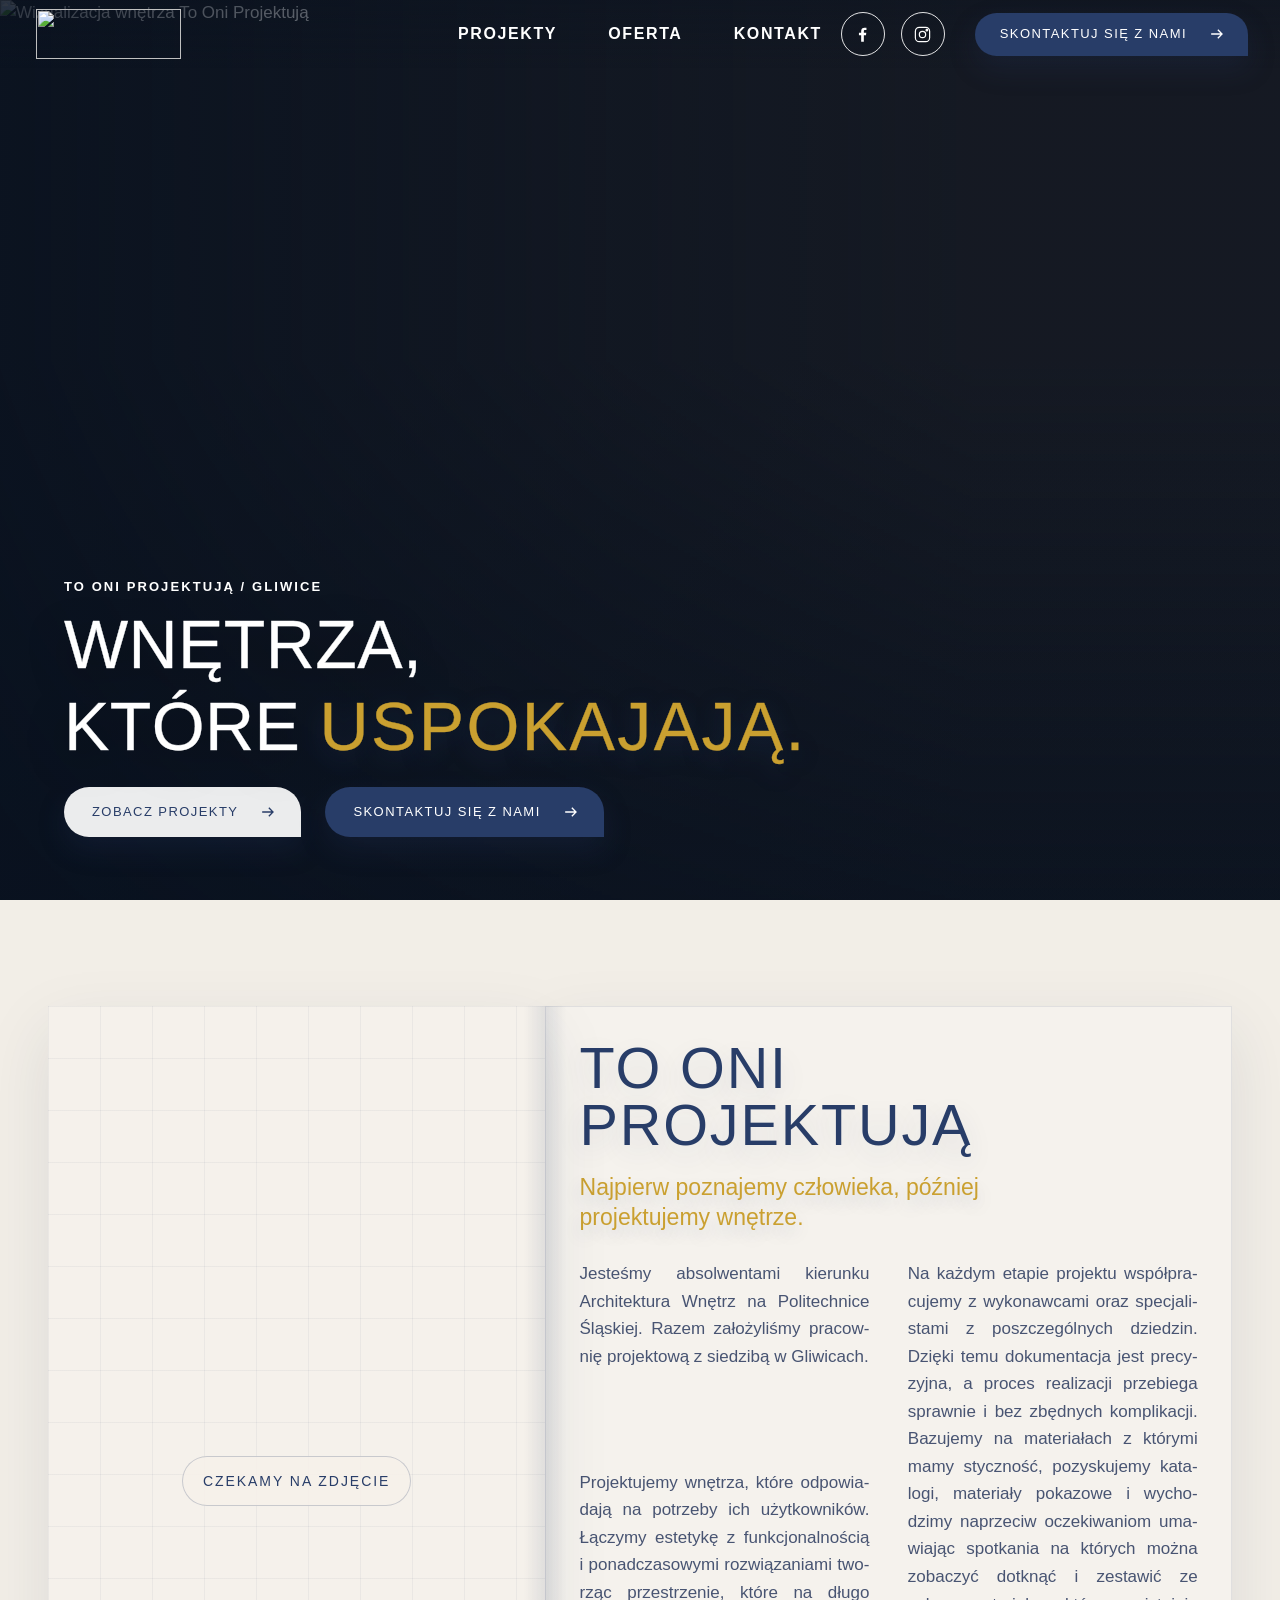
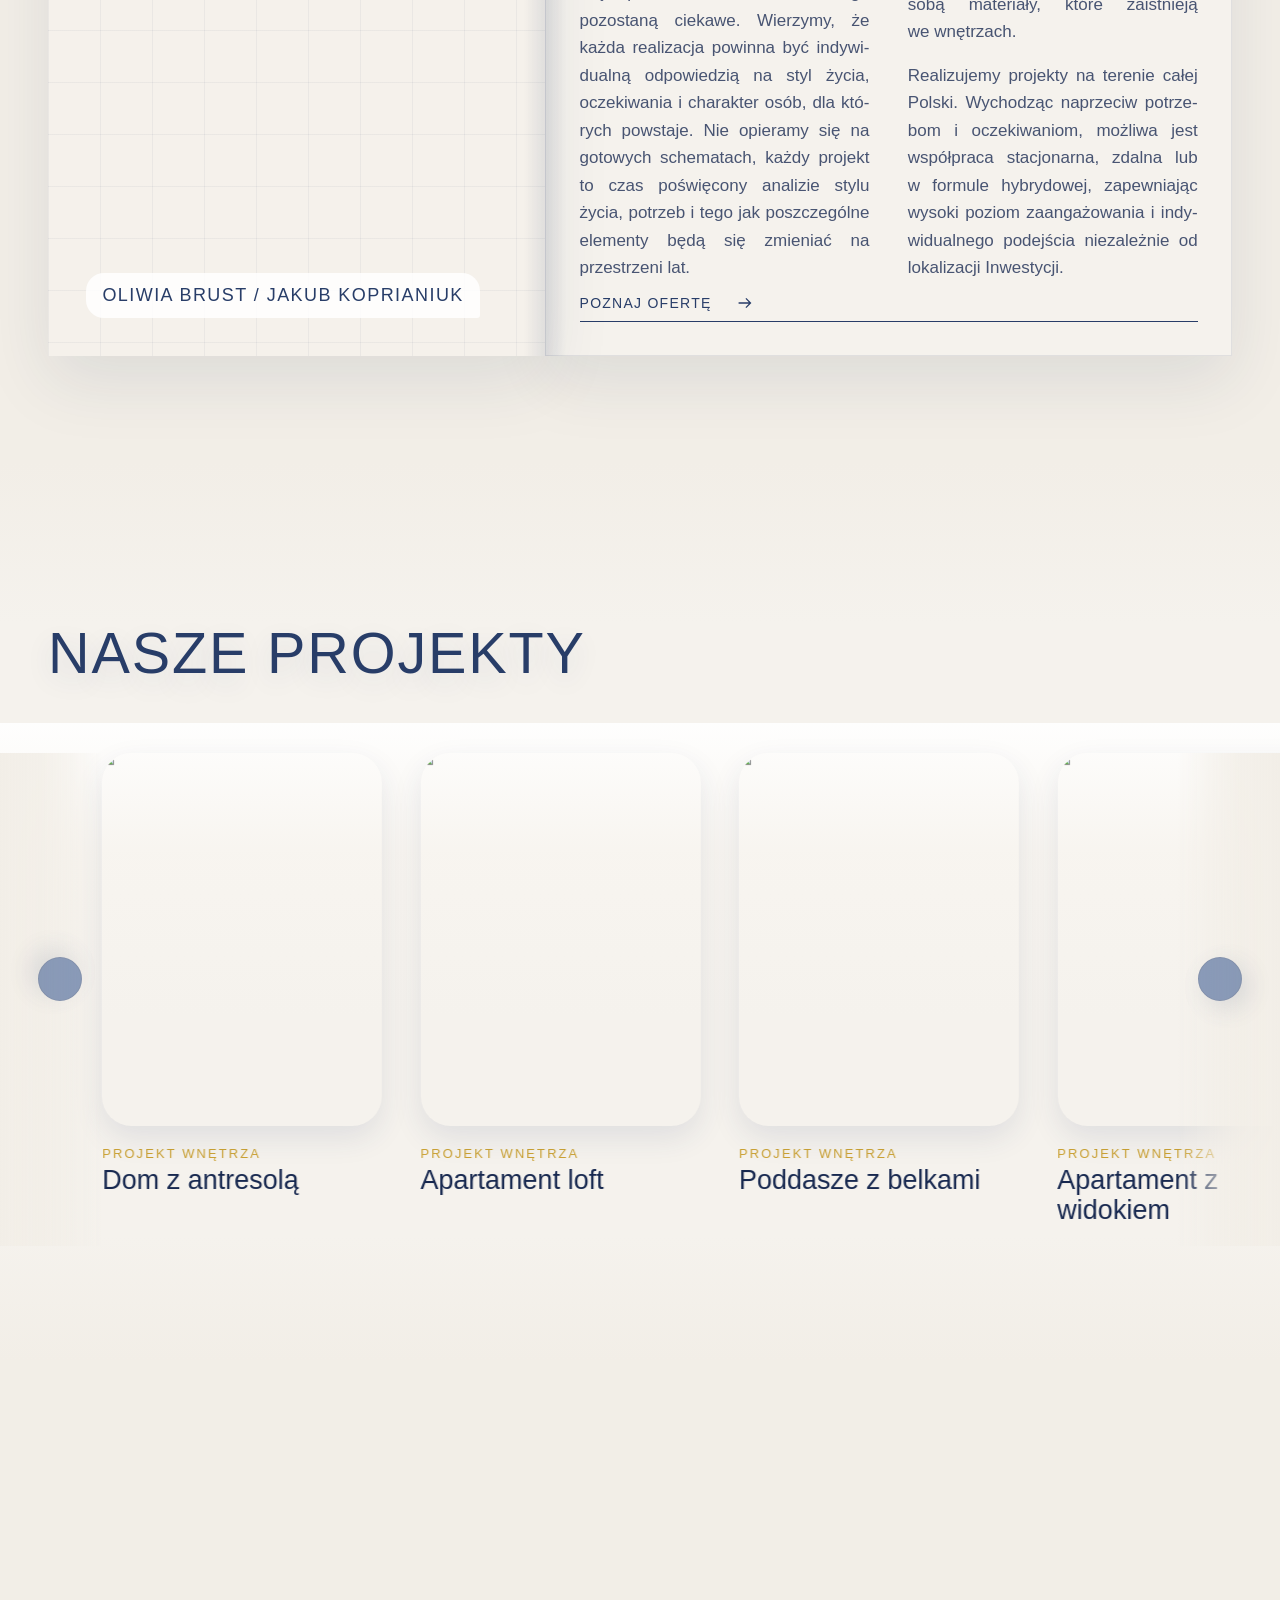
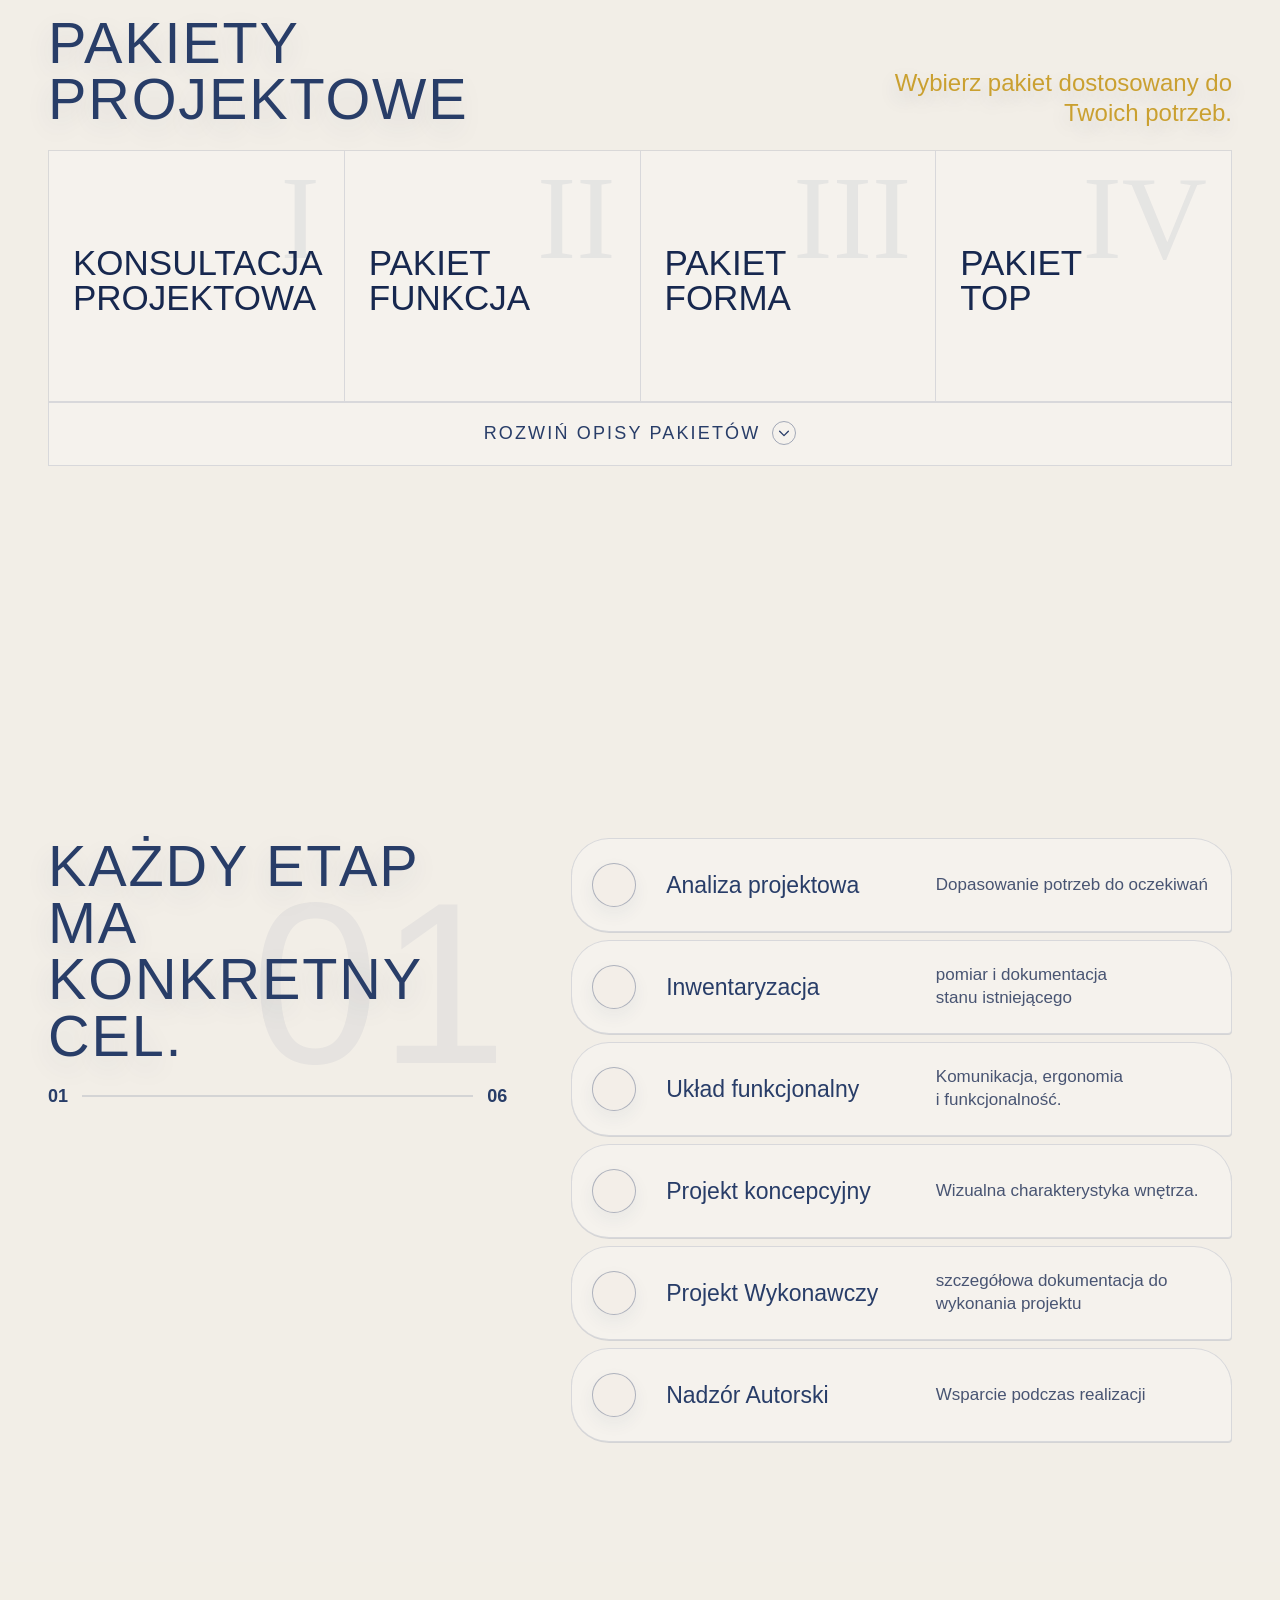
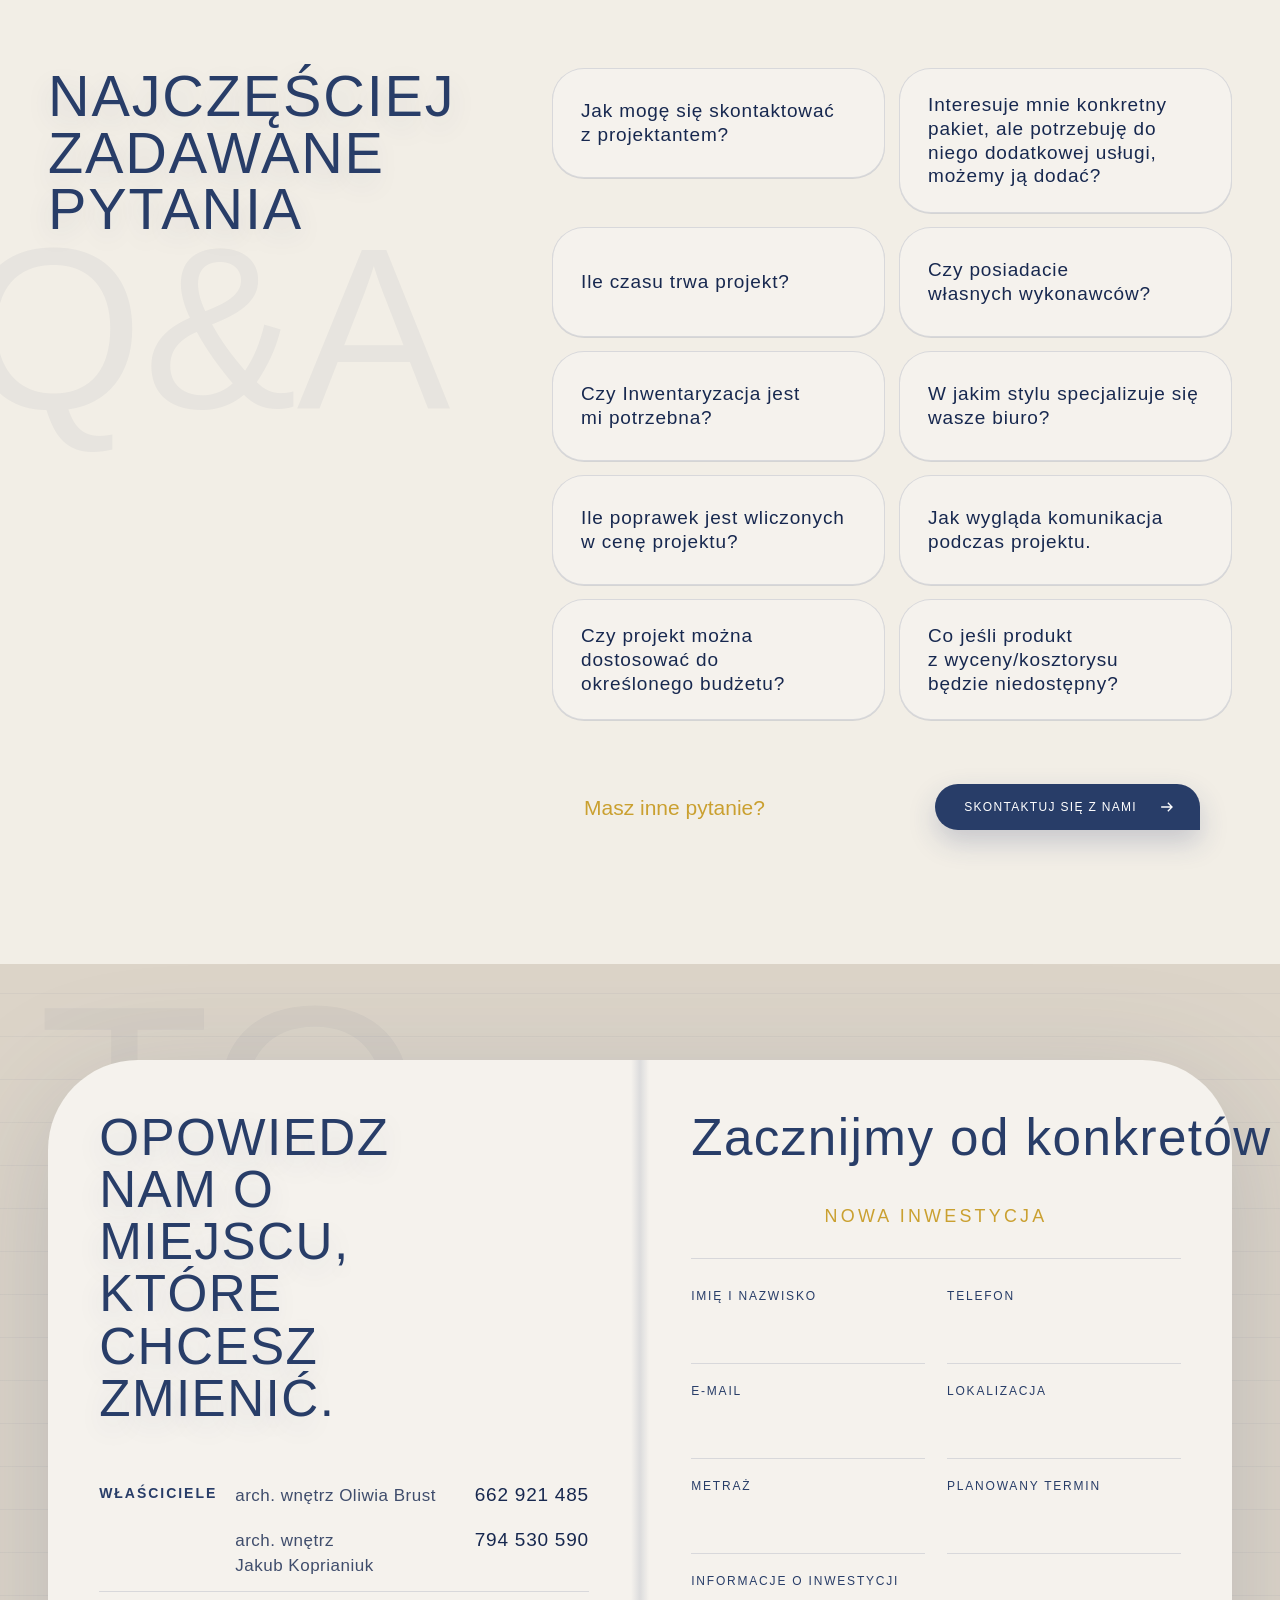
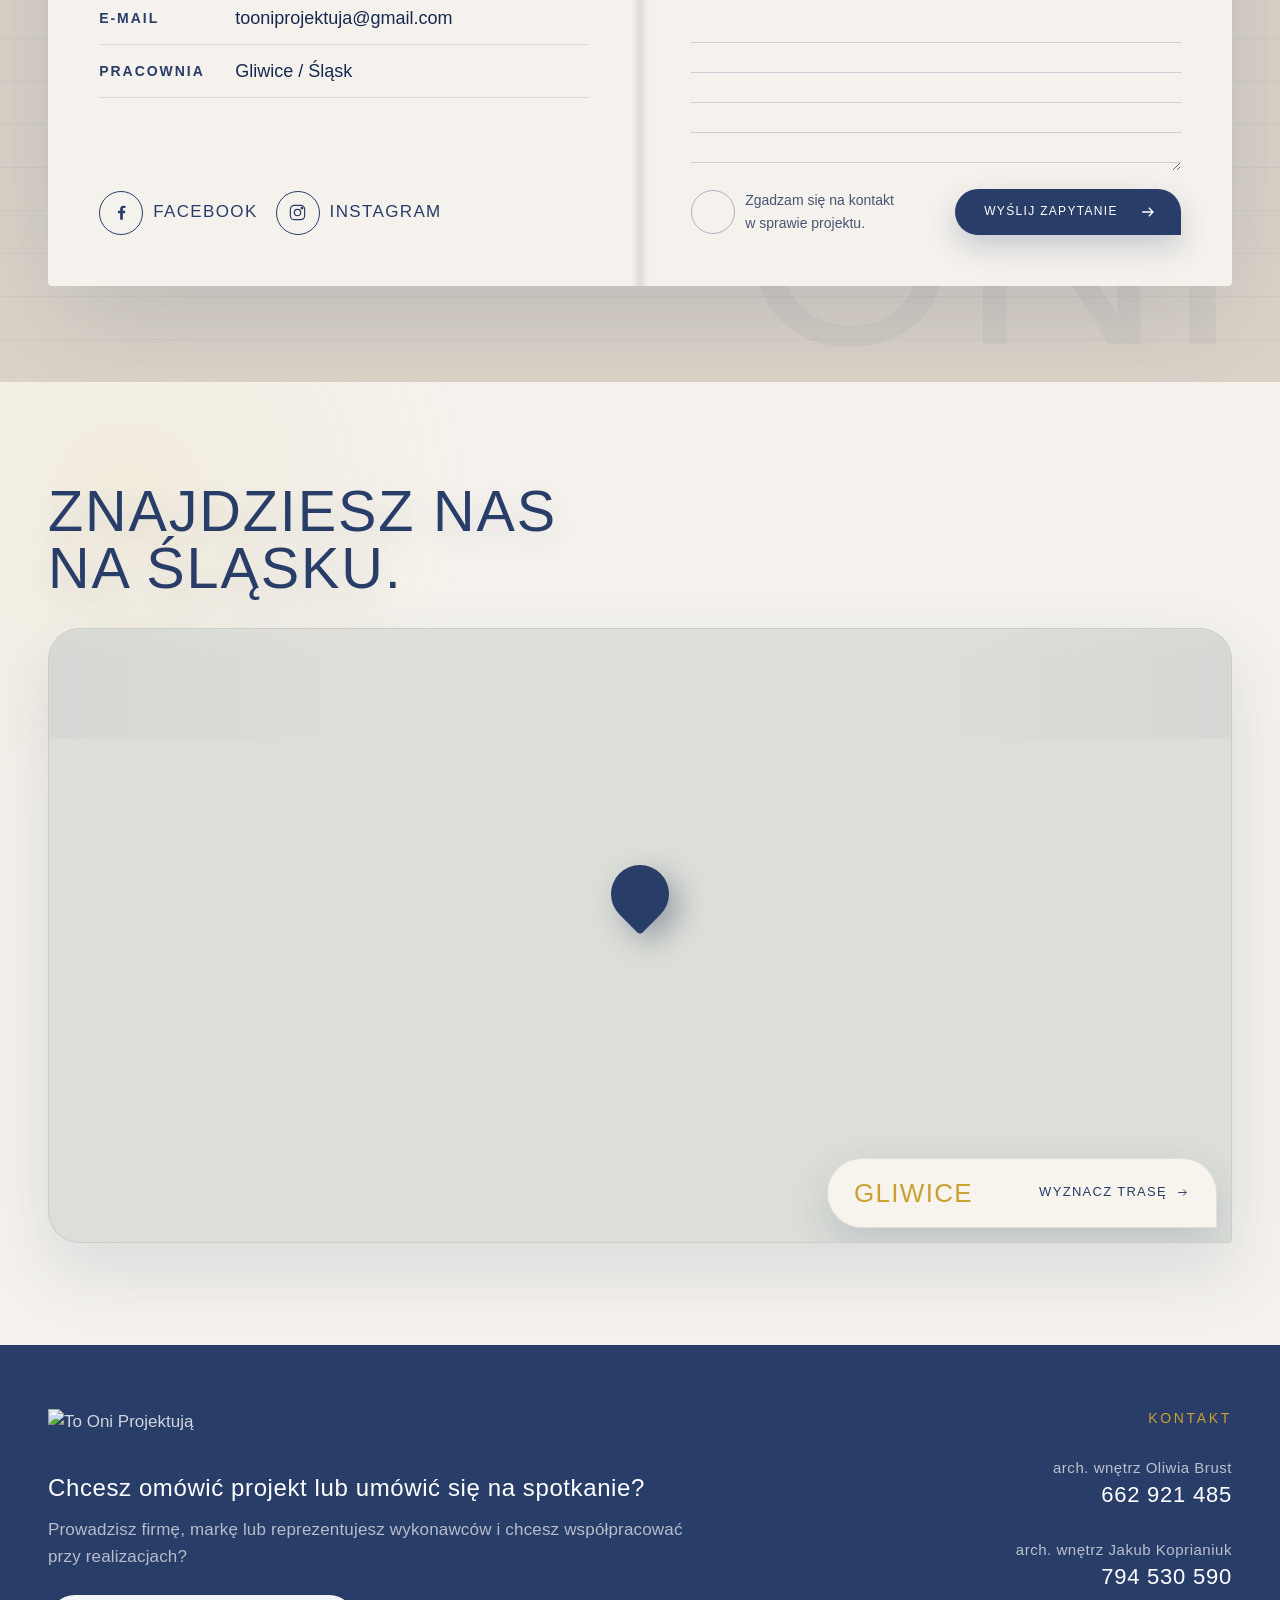
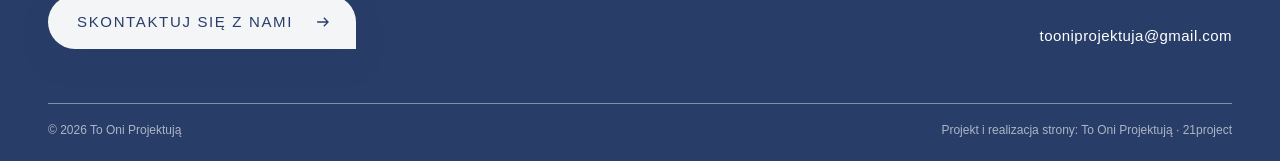
==== index.html @ 1c41fdf7 "Proces i FAQ: usunieta kompensacja scrolla - byla druga przyczyna dryfu Klient: dalej ten sam proble" ====
<!DOCTYPE html>

<html lang="pl">
<head>
<meta charset="utf-8"/>
<meta content="width=device-width, initial-scale=1.0, viewport-fit=cover" name="viewport"/>
<meta content="#F2EEE7" name="theme-color"/>
<meta content="To Oni Projektują - pracownia architektury wnętrz z Gliwic. Indywidualne projekty wnętrz na terenie całej Polski." name="description"/>
<link href="https://jakubskrzypiec.github.io/tooniprojektujaa/" rel="canonical"/>
<meta content="website" property="og:type"/>
<meta content="To Oni Projektują | Architektura wnętrz Gliwice" property="og:title"/>
<meta content="Najpierw poznajemy człowieka, później projektujemy wnętrze." property="og:description"/>
<meta content="https://jakubskrzypiec.github.io/tooniprojektujaa/hero-generated.jpg" property="og:image"/>
<meta content="pl_PL" property="og:locale"/>
<title>
   To Oni Projektują | Architektura wnętrz Gliwice
  </title>
<link href="logo-symbol.png" rel="icon" type="image/png"/>
<link as="font" crossorigin="" href="isocpeur.ttf" rel="preload" type="font/ttf"/>
<link as="font" crossorigin="" href="gill-sans-mt.ttf" rel="preload" type="font/ttf"/>
<link href="style.css?v=20260925e" rel="stylesheet"/>
<script type="application/ld+json">
   {"@context":"https://schema.org","@type":"InteriorDesigner","name":"To Oni Projektują","url":"https://jakubskrzypiec.github.io/tooniprojektujaa/","image":"https://jakubskrzypiec.github.io/tooniprojektujaa/hero-generated.jpg","telephone":"+48 794 530 590","email":"tooniprojektuja@gmail.com","address":{"@type":"PostalAddress","addressLocality":"Gliwice","addressCountry":"PL"},"areaServed":"Polska","sameAs":["https://www.instagram.com/to_oni_projektuja/","https://www.facebook.com/61583774015406/"]}
  </script>
</head>
<body class="home">
<svg aria-hidden="true" class="svg-defs">
<symbol id="icon-facebook" viewbox="0 0 24 24">
<path d="M13.7 21v-8h2.7l.4-3.1h-3.1V7.9c0-.9.3-1.5 1.6-1.5H17V3.6c-.3 0-1.3-.1-2.5-.1-2.5 0-4.2 1.5-4.2 4.3v2.1H7.5V13h2.8v8h3.4Z">
</path>
</symbol>
<symbol id="icon-instagram" viewbox="0 0 24 24">
<rect height="18" rx="5" width="18" x="3" y="3">
</rect>
<circle cx="12" cy="12" r="4">
</circle>
<circle cx="17.5" cy="6.5" r="1">
</circle>
</symbol>
<symbol id="icon-arrow" viewbox="0 0 24 24">
<path d="M5 12h13M13 7l5 5-5 5">
</path>
</symbol>
</svg>
<header class="header" data-header="">
<a aria-label="To Oni Projektują - strona główna" class="header-logo" href="index.html"><img alt="To Oni Projektują" class="header-logo__img header-logo__img--positive" src="top-logo-bandera.png"/><img alt="" aria-hidden="true" class="header-logo__img header-logo__img--negative" src="top-logo-bandera-negatyw.png"/></a>
<nav aria-label="Menu główne" class="nav">
<a href="projekty.html">
     Projekty
    </a>
<a href="oferta.html">
     Oferta
    </a>
<a href="kontakt.html">
     Kontakt
    </a>
</nav>
<div class="header-actions">
<a aria-label="Facebook To Oni Projektują" class="social social--header" href="https://www.facebook.com/61583774015406/" rel="noopener" target="_blank">
<svg>
<use href="#icon-facebook">
</use>
</svg>
</a>
<a aria-label="Instagram To Oni Projektują" class="social social--header" href="https://www.instagram.com/to_oni_projektuja/" rel="noopener" target="_blank">
<svg>
<use href="#icon-instagram">
</use>
</svg>
</a>
<a class="drop-button drop-button--small" href="kontakt.html#formularz">
     Skontaktuj się z nami
     <svg>
<use href="#icon-arrow">
</use>
</svg>
</a>
</div>
<button aria-expanded="false" aria-label="Otwórz menu" class="menu-toggle" type="button">
<span>
</span>
<span>
</span>
<span>
</span>
</button>
<div aria-hidden="true" class="mobile-menu">
<a href="projekty.html">
     Projekty
    </a>
<a href="oferta.html">
     Oferta
    </a>
<a href="kontakt.html">
     Kontakt
    </a>
<a class="drop-button" href="kontakt.html#formularz">
     Skontaktuj się z nami
     <svg>
<use href="#icon-arrow">
</use>
</svg>
</a>
<div class="mobile-socials">
<a aria-label="Facebook" class="social" href="https://www.facebook.com/61583774015406/" rel="noopener" target="_blank">
<svg>
<use href="#icon-facebook">
</use>
</svg>
</a>
<a aria-label="Instagram" class="social" href="https://www.instagram.com/to_oni_projektuja/" rel="noopener" target="_blank">
<svg>
<use href="#icon-instagram">
</use>
</svg>
</a>
</div>
</div>
</header>
<main>
<section class="hero" id="start">
<img alt="Wizualizacja wnętrza To Oni Projektują" class="hero__image" decoding="async" fetchpriority="high" src="hero-generated.jpg"/>
<div class="hero__shade">
</div>
<div class="hero__copy">
<p class="hero__brand">
      To Oni Projektują / Gliwice
     </p>
<h1><span class="hero-line">wnętrza,</span><span class="hero-line hero-line--last">które <em class="hero__gold" data-rotating-word="">działają.</em></span></h1>
<div class="hero__actions">
<a class="drop-button drop-button--light" href="projekty.html">
       Zobacz projekty
       <svg>
<use href="#icon-arrow">
</use>
</svg>
</a>
<a class="drop-button" href="kontakt.html#formularz">
       Skontaktuj się z nami
       <svg>
<use href="#icon-arrow">
</use>
</svg>
</a>
</div>
</div>
</section>
<section class="about section" id="onas">
<div class="shell about__grid">
<figure class="about__visual panel reveal">
<div aria-label="Miejsce na nowe zdjęcie pracowni" class="about__placeholder" role="img">
<span>
        Czekamy na zdjęcie
       </span>
</div>
<p class="about__names">Oliwia Brust / Jakub Koprianiuk</p>
</figure>
<div class="about__copy panel reveal">
<h2>To Oni Projektują</h2>
<p class="section-quote">Najpierw poznajemy człowieka, później projektujemy wnętrze.</p>
<div class="rich-copy"><div><p>Jesteśmy absolwentami kierunku Architektura Wnętrz na Politechnice Śląskiej. Razem założyliśmy pracownię projektową z siedzibą w Gliwicach.</p><p>Projektujemy wnętrza, które odpowiadają na potrzeby ich użytkowników. Łączymy estetykę z funkcjonalnością i ponadczasowymi rozwiązaniami tworząc przestrzenie, które na długo pozostaną ciekawe. Wierzymy, że każda realizacja powinna być indywidualną odpowiedzią na styl życia, oczekiwania i charakter osób, dla których powstaje. Nie opieramy się na gotowych schematach, każdy projekt to czas poświęcony analizie stylu życia, potrzeb i tego jak poszczególne elementy będą się zmieniać na przestrzeni lat.</p></div><div><p>Na każdym etapie projektu współpracujemy z wykonawcami oraz specjalistami z poszczególnych dziedzin. Dzięki temu dokumentacja jest precyzyjna, a proces realizacji przebiega sprawnie i bez zbędnych komplikacji. Bazujemy na materiałach z którymi mamy styczność, pozyskujemy katalogi, materiały pokazowe i wychodzimy naprzeciw oczekiwaniom umawiając spotkania na których można zobaczyć dotknąć i zestawić ze sobą materiały, które zaistnieją we wnętrzach.</p><p>Realizujemy projekty na terenie całej Polski. Wychodząc naprzeciw potrzebom i oczekiwaniom, możliwa jest współpraca stacjonarna, zdalna lub w formule hybrydowej, zapewniając wysoki poziom zaangażowania i indywidualnego podejścia niezależnie od lokalizacji Inwestycji.</p></div></div>
<a class="line-link" href="oferta.html">
       Poznaj ofertę
       <svg>
<use href="#icon-arrow">
</use>
</svg>
</a>
</div>
</div>
</section>
<section class="projects section" id="projekty">
<div class="shell projects__head reveal">
<div>
<h2>
       Nasze projekty
      </h2>
</div>
</div>
<div class="projects__stage">
<button aria-label="Poprzednie projekty" class="slider-arrow slider-arrow--prev" data-project-prev="" type="button">
<svg>
<use href="#icon-arrow">
</use>
</svg>
</button>
<div aria-label="Galeria projektów" class="projects__viewport" data-project-viewport="" tabindex="0">
<div class="projects__track" data-project-track="">
<article class="project-card" data-category="PROJEKT WNĘTRZA" data-description="Dwupoziomowa strefa dzienna łączy naturalne drewno, cegłę i czarne stalowe akcenty z jasną, spokojną bazą. Otwarta kuchnia i salon pod antresolą budują przestronne wnętrze, a widoczne belki oraz zieleń dodają mu ciepła i charakteru. Całość uzupełniają proste zabudowy i neutralne materiały w łazience oraz komunikacji." data-focus="50% 50%" data-gallery="01_Dom-z-antresola_00_GLOWNE.jpg,01_Dom-z-antresola_01.jpg,01_Dom-z-antresola_02.jpg,01_Dom-z-antresola_03.jpg,01_Dom-z-antresola_04.jpg,01_Dom-z-antresola_05.jpg,01_Dom-z-antresola_06.jpg,01_Dom-z-antresola_07.jpg,01_Dom-z-antresola_08.jpg,01_Dom-z-antresola_09.jpg" data-gallery-alts="salon i jadalnia pod antresolą|kuchnia z drewnianą zabudową|kuchnia z wyspą|strefa dzienna z antresolą|salon pod wysokim sufitem|schody na antresolę|łazienka z drewnianą zabudową|jasna łazienka z prysznicem|zabudowa gospodarcza|zabudowa w korytarzu" data-image="01_Dom-z-antresola_00_GLOWNE.jpg" data-project-card="" data-title="Dom z antresolą">
<button aria-label="Otwórz projekt Dom z antresolą" type="button">
<img alt="Dom z antresolą - salon i jadalnia pod antresolą" decoding="async" loading="lazy" src="01_Dom-z-antresola_00_GLOWNE.jpg"/>
<span aria-hidden="true" class="project-card__label-top">
          TOP
         </span>
<span class="project-card__top">
          TO ONI PROJEKTUJĄ
         </span>
</button>
<p>
         Projekt wnętrza
        </p>
<h3>
         Dom z antresolą
        </h3>
</article>
<article class="project-card" data-category="PROJEKT WNĘTRZA" data-description="Ciemny, loftowy apartament opiera się na graficie, czerni i surowych strukturach przełamanych głębokim bordo. Metalowe detale, kamienne powierzchnie i techniczne oświetlenie podkreślają industrialny charakter strefy dziennej. W prywatnych pomieszczeniach pojawiają się cieplejsze drewno i zieleń, dzięki czemu wnętrze pozostaje wyraziste, ale nie chłodne." data-focus="50% 50%" data-gallery="02_Apartament-loft-dark_00_GLOWNE.jpg,02_Apartament-loft-dark_01.jpg,02_Apartament-loft-dark_02.jpg,02_Apartament-loft-dark_03.jpg,02_Apartament-loft-dark_04.jpg,02_Apartament-loft-dark_05.jpg,02_Apartament-loft-dark_06.jpg,02_Apartament-loft-dark_07.jpg,02_Apartament-loft-dark_08.jpg,02_Apartament-loft-dark_09.jpg" data-gallery-alts="ciemna strefa dzienna z jadalnią|salon i jadalnia w loftowej stylistyce|jadalnia z bordową zabudową|widok na strefę dzienną z góry|gabinet z zieloną zabudową|sypialnia z miejscem do pracy|łazienka z kamiennym akcentem|ciemna garderoba|garderoba z lustrem|minimalistyczny przedpokój" data-image="02_Apartament-loft-dark_00_GLOWNE.jpg" data-project-card="" data-title="Apartament loft">
<button aria-label="Otwórz projekt Apartament loft" type="button">
<img alt="Apartament loft - ciemna strefa dzienna z jadalnią" decoding="async" loading="lazy" src="02_Apartament-loft-dark_00_GLOWNE.jpg"/>
<span aria-hidden="true" class="project-card__label-top">
          TOP
         </span>
<span class="project-card__top">
          TO ONI PROJEKTUJĄ
         </span>
</button>
<p>
         Projekt wnętrza
        </p>
<h3>
         Apartament loft
        </h3>
</article>
<article class="project-card" data-category="PROJEKT WNĘTRZA" data-description="Projekt wykorzystuje charakter poddasza i pozostawia drewniane belki jako najważniejszy element wnętrza. Jasne drewno, złamane biele i przygaszona zieleń są zestawione z cegłą oraz roślinnymi motywami, tworząc ciepłą i swobodną całość. Zaokrąglone zabudowy i miękkie formy mebli równoważą wyrazistą konstrukcję dachu." data-focus="50% 50%" data-gallery="03_Poddasze-z-belkami_00_GLOWNE.jpg,03_Poddasze-z-belkami_01.jpg,03_Poddasze-z-belkami_02.jpg,03_Poddasze-z-belkami_03.jpg,03_Poddasze-z-belkami_04.jpg,03_Poddasze-z-belkami_05.jpg,03_Poddasze-z-belkami_06.jpg,03_Poddasze-z-belkami_07.jpg,03_Poddasze-z-belkami_08.jpg" data-gallery-alts="salon pod drewnianymi belkami|salon z ceglaną ścianą|kuchnia i jadalnia na poddaszu|kuchnia z przeszkloną zabudową|sypialnia z roślinną tapetą|sypialnia z jasną zabudową|pokój pod skosem|przedpokój z zieloną wnęką|łazienka z zielonym akcentem" data-image="03_Poddasze-z-belkami_00_GLOWNE.jpg" data-project-card="" data-title="Poddasze z belkami">
<button aria-label="Otwórz projekt Poddasze z belkami" type="button">
<img alt="Poddasze z belkami - salon pod drewnianymi belkami" decoding="async" loading="lazy" src="03_Poddasze-z-belkami_00_GLOWNE.jpg"/>
<span aria-hidden="true" class="project-card__label-top">
          TOP
         </span>
<span class="project-card__top">
          TO ONI PROJEKTUJĄ
         </span>
</button>
<p>
         Projekt wnętrza
        </p>
<h3>
         Poddasze z belkami
        </h3>
</article>
<article class="project-card" data-category="PROJEKT WNĘTRZA" data-description="Jasny apartament został zaprojektowany tak, aby pierwszoplanową rolę odgrywały duże przeszklenia i widok na miasto. Kremowe tkaniny, delikatne drewno i spokojne beże tworzą elegancką bazę, którą przełamują ciemniejsze, kamienne akcenty. Wnętrze jest lekkie i uporządkowane, z subtelną nutą hotelowego charakteru." data-focus="50% 50%" data-gallery="04_Apartament-z-widokiem_00_GLOWNE.jpg,04_Apartament-z-widokiem_01.jpg,04_Apartament-z-widokiem_02.jpg,04_Apartament-z-widokiem_03.jpg,04_Apartament-z-widokiem_04.jpg,04_Apartament-z-widokiem_05.jpg,04_Apartament-z-widokiem_06.jpg,04_Apartament-z-widokiem_07.jpg" data-gallery-alts="jadalnia przy panoramicznym oknie|salon i jadalnia w jasnych barwach|salon z widokiem na miasto|sypialnia z przeszkloną garderobą|zabudowa przy panoramicznym oknie|jasna łazienka|korytarz apartamentu|pralnia w zabudowie" data-image="04_Apartament-z-widokiem_00_GLOWNE.jpg" data-project-card="" data-title="Apartament z widokiem">
<button aria-label="Otwórz projekt Apartament z widokiem" type="button">
<img alt="Apartament z widokiem - jadalnia przy panoramicznym oknie" decoding="async" loading="lazy" src="04_Apartament-z-widokiem_00_GLOWNE.jpg"/>
<span aria-hidden="true" class="project-card__label-top">
          TOP
         </span>
<span class="project-card__top">
          TO ONI PROJEKTUJĄ
         </span>
</button>
<p>
         Projekt wnętrza
        </p>
<h3>
         Apartament z widokiem
        </h3>
</article>
<article class="project-card" data-category="PROJEKT WNĘTRZA" data-description="Ciepłe drewno i spokojne beże zostały tutaj zestawione z bordowymi detalami oraz czarnymi, metalowymi podziałami. Otwarta strefa dzienna ma graficzny charakter, ale dzięki naturalnym materiałom i miękkim tkaninom pozostaje przytulna. Ten sam język kolorystyczny przechodzi do sypialni, komunikacji i łazienki, tworząc spójną całość." data-focus="50% 50%" data-gallery="05_Mieszkanie-bordo_00_GLOWNE.jpg,05_Mieszkanie-bordo_01.jpg,05_Mieszkanie-bordo_02.jpg,05_Mieszkanie-bordo_03.jpg,05_Mieszkanie-bordo_04.jpg,05_Mieszkanie-bordo_05.jpg,05_Mieszkanie-bordo_06.jpg,05_Mieszkanie-bordo_07.jpg,05_Mieszkanie-bordo_08.jpg,05_Mieszkanie-bordo_09.jpg" data-gallery-alts="salon i jadalnia z bordowymi akcentami|salon z metalowym przepierzeniem|jadalnia i kuchnia z drewnem|jadalnia przy oknie|kuchnia z bordową zabudową|sypialnia z bordowym zagłówkiem|drewniana zabudowa przy sypialni|przedpokój z zabudową|łazienka z bordowym grzejnikiem|łazienka z prysznicem" data-image="05_Mieszkanie-bordo_00_GLOWNE.jpg" data-project-card="" data-title="Mieszkanie bordo">
<button aria-label="Otwórz projekt Mieszkanie bordo" type="button">
<img alt="Mieszkanie bordo - salon i jadalnia z bordowymi akcentami" decoding="async" loading="lazy" src="05_Mieszkanie-bordo_00_GLOWNE.jpg"/>
<span aria-hidden="true" class="project-card__label-top">
          TOP
         </span>
<span class="project-card__top">
          TO ONI PROJEKTUJĄ
         </span>
</button>
<p>
         Projekt wnętrza
        </p>
<h3>
         Mieszkanie bordo
        </h3>
</article>
<article class="project-card" data-category="PROJEKT WNĘTRZA" data-description="Loft łączy odsłoniętą konstrukcję dachu, cegłę i surowe struktury z miękkimi, naturalnymi kolorami. Drewniane belki i podłogi ocieplają przestrzeń, a proste meble oraz rzeźbiarskie oświetlenie nadają jej współczesny charakter. Poszczególne pomieszczenia różnią się nastrojem, ale zachowują wspólną, lekko industrialną bazę." data-focus="50% 50%" data-gallery="06_Loft-ceglany_00_GLOWNE.jpg,06_Loft-ceglany_01.jpg,06_Loft-ceglany_02.jpg,06_Loft-ceglany_03.jpg,06_Loft-ceglany_04.jpg,06_Loft-ceglany_05.jpg,06_Loft-ceglany_06.jpg,06_Loft-ceglany_07.jpg,06_Loft-ceglany_08.jpg" data-gallery-alts="salon pod odsłoniętymi belkami|kuchnia otwarta na salon|jadalnia przy kamiennej ścianie|jadalnia z ceglaną ścianą|salon z miękką sofą|sypialnia z ceglaną ścianą|pokój z miejscem do pracy|jasna kuchnia z wyspą|łazienka pod skosem" data-image="06_Loft-ceglany_00_GLOWNE.jpg" data-project-card="" data-title="Loft ceglany">
<button aria-label="Otwórz projekt Loft ceglany" type="button">
<img alt="Loft ceglany - salon pod odsłoniętymi belkami" decoding="async" loading="lazy" src="06_Loft-ceglany_00_GLOWNE.jpg"/>
<span aria-hidden="true" class="project-card__label-top">
          TOP
         </span>
<span class="project-card__top">
          TO ONI PROJEKTUJĄ
         </span>
</button>
<p>
         Projekt wnętrza
        </p>
<h3>
         Loft ceglany
        </h3>
</article>
<article class="project-card" data-category="PROJEKT WNĘTRZA" data-description="Industrialna baza z betonu, grafitu i czarnych detali została ożywiona głęboką, oliwkową zielenią. Techniczne oświetlenie i metalowe podziały podkreślają zdecydowany charakter kuchni oraz salonu, a drewniana podłoga dodaje im cieplejszego tonu. W łazience ciemne powierzchnie i punktowe światło budują bardziej nastrojową, kompaktową przestrzeń." data-focus="50% 50%" data-gallery="07_Industrial-green_00_GLOWNE.jpg,07_Industrial-green_01.jpg,07_Industrial-green_02.jpg,07_Industrial-green_03.jpg,07_Industrial-green_04.jpg,07_Industrial-green_05.jpg,07_Industrial-green_06.jpg,07_Industrial-green_07.jpg" data-gallery-alts="salon z oliwkową sofą|salon z zieloną sofą|aneks kuchenny z zieloną zabudową|grafitowa kuchnia|kuchnia za czarnymi lamelami|ciemna łazienka z prysznicem|łazienka z grafitową zabudową|detal prysznica" data-image="07_Industrial-green_00_GLOWNE.jpg" data-project-card="" data-title="Industrial green">
<button aria-label="Otwórz projekt Industrial green" type="button">
<img alt="Industrial green - salon z oliwkową sofą" decoding="async" loading="lazy" src="07_Industrial-green_00_GLOWNE.jpg"/>
<span aria-hidden="true" class="project-card__label-top">
          TOP
         </span>
<span class="project-card__top">
          TO ONI PROJEKTUJĄ
         </span>
</button>
<p>
         Projekt wnętrza
        </p>
<h3>
         Industrial green
        </h3>
</article>
<article class="project-card" data-category="PROJEKT WNĘTRZA" data-description="Jasny apartament glamour bazuje na kremach, pudrowym różu i delikatnych złotych detalach. Duży roślinny motyw na ścianie staje się dekoracyjnym tłem dla miękkiej strefy wypoczynkowej, a zaokrąglone zabudowy łagodzą geometrię wnętrza. Całość jest lekka, elegancka i celowo pozbawiona ciężkich kontrastów." data-focus="50% 50%" data-gallery="08_Apartament-glamour_00_GLOWNE.jpg,08_Apartament-glamour_01.jpg,08_Apartament-glamour_02.jpg,08_Apartament-glamour_03.jpg,08_Apartament-glamour_04.jpg,08_Apartament-glamour_05.jpg,08_Apartament-glamour_06.jpg" data-gallery-alts="jasny salon z różowym fotelem|salon z roślinną tapetą|salon i kuchnia w jasnej kolorystyce|strefa dzienna od strony telewizora|zaokrąglona zabudowa|przejście przy jasnej kuchni|jasna zabudowa meblowa" data-image="08_Apartament-glamour_00_GLOWNE.jpg" data-project-card="" data-title="Apartament glamour">
<button aria-label="Otwórz projekt Apartament glamour" type="button">
<img alt="Apartament glamour - jasny salon z różowym fotelem" decoding="async" loading="lazy" src="08_Apartament-glamour_00_GLOWNE.jpg"/>
<span aria-hidden="true" class="project-card__label-top">
          TOP
         </span>
<span class="project-card__top">
          TO ONI PROJEKTUJĄ
         </span>
</button>
<p>
         Projekt wnętrza
        </p>
<h3>
         Apartament glamour
        </h3>
</article>
<article class="project-card" data-category="PROJEKT WNĘTRZA" data-description="Wnętrze opiera się na ciepłej, eleganckiej bazie z drewnianą podłogą układaną w jodełkę. Beże i złamane biele zestawiono z czarnymi liniami oświetlenia oraz pojedynczymi, głębszymi akcentami kolorystycznymi. Proste zabudowy, marmurowe powierzchnie i oszczędne detale tworzą spokojną, dopracowaną przestrzeń." data-focus="50% 50%" data-gallery="09_Mieszkanie-jodelka_00_GLOWNE.jpg,09_Mieszkanie-jodelka_01.jpg,09_Mieszkanie-jodelka_02.jpg,09_Mieszkanie-jodelka_03.jpg,09_Mieszkanie-jodelka_04.jpg" data-gallery-alts="jadalnia na podłodze w jodełkę|strefa dzienna z bordową zasłoną|sypialnia w ciepłych beżach|łazienka z marmurową okładziną|korytarz z podłogą w jodełkę" data-image="09_Mieszkanie-jodelka_00_GLOWNE.jpg" data-project-card="" data-title="Mieszkanie z jodełką">
<button aria-label="Otwórz projekt Mieszkanie z jodełką" type="button">
<img alt="Mieszkanie z jodełką - jadalnia na podłodze w jodełkę" decoding="async" loading="lazy" src="09_Mieszkanie-jodelka_00_GLOWNE.jpg"/>
<span aria-hidden="true" class="project-card__label-top">
          TOP
         </span>
<span class="project-card__top">
          TO ONI PROJEKTUJĄ
         </span>
</button>
<p>
         Projekt wnętrza
        </p>
<h3>
         Mieszkanie z jodełką
        </h3>
</article>

</div>
</div>
<button aria-label="Następne projekty" class="slider-arrow slider-arrow--next" data-project-next="" type="button">
<svg>
<use href="#icon-arrow">
</use>
</svg>
</button>
</div>
</section>
<section class="packages section" id="pakiety">
<div class="shell">
<header class="section-head reveal">
<div>
<h2>Pakiety<br/>projektowe</h2>
</div>
<p class="section-quote">Wybierz pakiet dostosowany do Twoich potrzeb.</p>
</header>
<div class="packages__grid" id="package-details">
<details class="package-card panel spotlight reveal">
<summary>
<span>I</span>
<h3>Konsultacja projektowa</h3>

</summary>
<div class="package-card__body"><p>Usługa konsultacji projektowej pomaga w wyborze lokalu bądź rozwiązań projektowych planowanych na Inwestycji. Są to spotkania, na których analizujemy wady, zalety i możliwości Inwestycji, tak aby przyszła realizacja jak najlepiej odzwierciedlała oczekiwania Inwestora.</p><h4>Otrzymujesz</h4><ul><li>Sugerowane rozwiązania projektowe</li><li>Odnośniki do omawianych materiałów i wyposażenia</li></ul><div class="package-card__foot"><a class="drop-button drop-button--small" href="oferta.html#porownanie">Zobacz szczegóły pakietu <svg aria-hidden="true"><use href="#icon-arrow"></use></svg></a></div></div>
</details>
<details class="package-card panel spotlight reveal">
<summary>
<span>II</span>
<h3>Pakiet Funkcja</h3>

</summary>
<div class="package-card__body"><p>Podstawa projektu wnętrz. Projekt skupia się bezpośrednio na prawidłowym funkcjonowaniu wnętrza i ergonomii, tak aby wnętrza były maksymalnie wygodne i praktyczne w użytkowaniu.</p><h4>Otrzymujesz</h4><ul><li>Rzut układu funkcjonalnego</li><li>Analizę funkcjonalną</li><li>Notatki ze spotkań</li></ul><div class="package-card__foot"><a class="drop-button drop-button--small" href="oferta.html#porownanie">Zobacz szczegóły pakietu <svg aria-hidden="true"><use href="#icon-arrow"></use></svg></a></div></div>
</details>
<details class="package-card panel spotlight reveal">
<summary>
<span>III</span>
<h3>Pakiet Forma</h3>

</summary>
<div class="package-card__body"><p>Rozszerzenie pakietu FUNKCJA. Zakres pakietu obejmuje przygotowanie spójnej aranżacji wnętrz, dobór konkretnych materiałów i wyposażenia. Rozwiązania projektowe omawiane są na podstawie modelu 3D, a później na wizualizacjach.</p><h4>Otrzymujesz</h4><ul><li>Zakres pakietu FUNKCJA</li><li>Realistyczne wizualizacje</li><li>Zestawienie materiałów</li><li>Notatki ze spotkań</li></ul><div class="package-card__foot"><a class="drop-button drop-button--small" href="oferta.html#porownanie">Zobacz szczegóły pakietu <svg aria-hidden="true"><use href="#icon-arrow"></use></svg></a></div></div>
</details>
<details class="package-card panel spotlight reveal">
<summary>
<span>IV</span>
<h3>Pakiet<br/>TOP</h3>

</summary>
<div class="package-card__body"><p>Rozszerzenie pakietu FUNKCJA i FORMA. Opracowanie dotyczy dokumentacji wykonawczej lokalu, gotowej do przekazania wykonawcom i rozpoczęcia prac remontowych. Wszystkie elementy koordynowane są z branżami wykończenia wnętrz.</p><h4>Otrzymujesz</h4><ul><li>Zakres pakietu FUNKCJA i FORMA</li><li>Dokumentację wykonawczą</li><li>Kosztorys projektowy z ofertami</li><li>Kontakty do Wykonawców</li></ul><div class="package-card__foot"><a class="drop-button drop-button--small" href="oferta.html#porownanie">Zobacz szczegóły pakietu <svg aria-hidden="true"><use href="#icon-arrow"></use></svg></a></div></div>
</details>
</div>
<button class="packages__toggle" data-packages-toggle aria-controls="package-details" aria-expanded="false" type="button"><span data-packages-toggle-label>Rozwiń opisy pakietów</span><span class="packages__toggle-icon" aria-hidden="true"><svg viewBox="0 0 16 16"><path d="m3 6 5 5 5-5"/></svg></span></button>
</div>
</section>
<section class="process section" id="proces">
<div class="shell process__grid">
<div class="process__intro reveal">
<h2>Każdy etap ma konkretny cel.</h2>

<div aria-hidden="true" class="process__range">
<span>
        01
       </span>
<i>
</i>
<span>
        06
       </span>
</div>
<div aria-hidden="true" class="process__ghost" data-process-ghost="">
       01
      </div>
</div>
<div class="process__list reveal">
<article class="process-item panel spotlight" data-process-item="">
<button aria-expanded="false" data-process-toggle="" type="button">
<span aria-hidden="true" class="process-drop">
</span>
<strong>Analiza projektowa</strong>
<small>Dopasowanie potrzeb do oczekiwań</small>
</button>
<div class="process-answer">
<div><p>Jest istotnym elementem sprawdzającym mocne i słabe strony rozwiązań i możliwości projektowo funkcjonalnych lokalu. Polecamy ją szczególnie osobom, które stoją przed wyborem lokalu lub projektu domu do zakupu.</p><p>W jej obrębie sprawdzamy uwarunkowania techniczne, normy budowlane jak i zasady ergonomii. Przy analizie niezwykle istotne jest poznanie docelowego użytkownika lokalu. Uwzględniamy w codziennym użytkowaniu przestrzeni cechy fizyczne użytkowników, styl życia, obecność zwierząt i przeznaczenie lokalu. Czy lokal będzie w przyszłości wynajmowany lub czy w przestrzeni może pojawić się dodatkowy użytkownik. Analiza zapewnia klarowny ogląd możliwości zastosowania poszczególnych rozwiązań projektowych.</p><b>Resultat: Pewny kierunek dalszej pracy lub wyboru Inwestycji.</b></div>
</div>
</article>
<article class="process-item panel spotlight" data-process-item="">
<button aria-expanded="false" data-process-toggle="" type="button">
<span aria-hidden="true" class="process-drop">
</span>
<strong>Inwentaryzacja</strong>
<small>pomiar i dokumentacja stanu istniejącego</small>
</button>
<div class="process-answer">
<div><p>Jest to podstawa dokumentacji projektowej. Polecamy ją szczególnie przy remontach obiektów z rynku wtórnego.</p><p>Zawiera dokładne pomiary wykonane przez Architekta wszystkich elementów istniejących w lokalu. Są to pomiary ścian, gabarytów pomieszczeń, wszelkich otworów okiennych, drzwiowych, przyłączy elektrycznych, przyłączy wodno kanalizacyjnych, wszelkich instalacji klimatyzacji oraz wentylacji.. Na podstawie przygotowanych pomiarów Inwestor otrzymuje przygotowaną dokumentację w postaci rysunków architektonicznych. Dodatkowo przygotowywana jest również dokumentacja fotograficzna lokalu, aby zapobiec wszelkim rozbieżnością w trakcie wykonywania projektu.</p><b>Rezultat: Klarowna i kompletna dokumentacja stanu istniejącego.</b></div>
</div>
</article>
<article class="process-item panel spotlight" data-process-item="">
<button aria-expanded="false" data-process-toggle="" type="button">
<span aria-hidden="true" class="process-drop">
</span>
<strong>Układ funkcjonalny</strong>
<small>Komunikacja, ergonomia i funkcjonalność.</small>
</button>
<div class="process-answer">
<div><p>Każdy projekt rozpoczyna opracowanie układu funkcjonalnego, który stanowi schematyczną reprezentację projektowanego wnętrza oraz podstawę do dalszych prac projektowych. Na tym etapie określany jest optymalny podział przestrzeni, rozmieszczenie poszczególnych stref funkcjonalnych oraz wstępna lokalizacja wyposażenia.</p><p>Proces ten koncentruje się przede wszystkim na zasadach ergonomii, funkcjonalności oraz komforcie przyszłego użytkownika. Dbamy o zachowanie odpowiedniej szerokości przejść, o komfort użytkowania wszystkich pomieszczeń i relacje pomiędzy strefami, tak, aby wnętrze było intuicyjne i wygodne.</p><b>Rezultat: Rzuty 2D, definiujące organizację przestrzeni oraz rozmieszczenie wyposażenia.</b></div>
</div>
</article>
<article class="process-item panel spotlight" data-process-item="">
<button aria-expanded="false" data-process-toggle="" type="button">
<span aria-hidden="true" class="process-drop">
</span>
<strong>Projekt koncepcyjny</strong>
<small>Wizualna charakterystyka wnętrza.</small>
</button>
<div class="process-answer">
<div><p>Etap koncepcyjny skupia się bezpośrednio na charakterze wnętrza i jego docelowym wyglądzie. Bazując na dostarczonych wytycznych, opracowujemy stronę wizualną i szczegółowe rozwiązania funkcjonalne. Projekt skupia się tu bezpośrednio na pracy nad bryłami 3D, wiernie odwzorowując efekty przyszłej realizacji.</p><p>Podczas procesu tworzenia koncepcji prowadzimy również stałe konsultacje z Inwestorami na temat doboru konkretnych materiałów, zapraszamy Inwestorów do salonów z wyposażeniem wnętrz, aby móc obejrzeć i dotknąć wybrane materiały. Pozwala to zestawić nasze oczekiwania z odczuciami i skonfrontować właściwości na miejscu przed podjęciem decyzji. W przypadku współpracy zdalnej odnajdujemy lokalne zaprzyjaźnione salony, które oferują fachowe wsparcie w zakresie doboru materiałów z Inwestorem, jeśli jest to niemożliwe, pozyskujemy próbki i przekazujemyInwestorowi, aby umożliwić porównania na miejscu Inwestycji.</p><p>Efektem finalnym etapu koncepcyjnego są wizualizacje 3D - fotorealistyczne wygenerowane obrazy wdzięcznie oddające prognozowane efekty końcowe.</p><b>Rezultat: Fotorealistyczne wizualizacje 3D przedstawiające docelowy wygląd wnętrza wraz z uzgodnioną koncepcją materiałową.</b></div>
</div>
</article>
<article class="process-item panel spotlight" data-process-item="">
<button aria-expanded="false" data-process-toggle="" type="button">
<span aria-hidden="true" class="process-drop">
</span>
<strong>Projekt Wykonawczy</strong>
<small>szczegółowa dokumentacja do wykonania projektu</small>
</button>
<div class="process-answer">
<div><p>Projekt wykonawczy stanowi ostatni etap opracowania projektu kompleksowego oraz podstawę do realizacji Inwestycji. Jest to szczegółowa dokumentacja techniczna, zawierająca wszystkie niezbędne informacje dotyczące sposobu wykonania oraz standardu wykończenia wnętrza. Jej celem jest przekazanie wykonawcom jednoznacznych wytycznych, umożliwiających sprawną i zgodną z projektem realizację prac.</p><p>W skład dokumentacji wykonawczej wchodzą m.in. rzuty lokalu, schematy instalacji elektrycznych i wodno-kanalizacyjnych, rzuty sufitów, oznaczenia materiałów wykończeniowych oraz układów powierzchni (posadzki, płytki, tapety itp.), schematy wyburzeń, domurowań, a także rysunki mebli wykonywanych na wymiar.</p><p>Wszystkie rozwiązania projektowe są na bieżąco konsultowane z wykonawcami i branżystami, co pozwala zminimalizować ryzyko błędów podczas realizacji. Kompletna dokumentacja usprawnia przebieg remontu, przyspiesza prace wykończeniowe i minimalizuje konieczność podejmowania dodatkowych decyzji na budowie.</p><p>Na etapie realizacji zapewniamy również stałe wsparcie zarówno Inwestorowi, jak i wykonawcom. Pozostajemy do dyspozycji w zakresie konsultowania rozwiązań projektowych. Dzięki czemu cały proces przebiega sprawniej, a końcowy efekt jest zgodny z założeniami projektowymi.</p><p>Projekt wykonawczy zamyka kosztorys projektowy, który jest zbiorem wycen i ofert produktów zastosowanych w projekcie. Zawiera on wszelkie niezbędne informacje takie jak model produktu, jego kolor oraz rodzaj materiału, ilość, ceny jednostkowe i całościowe, a także linki do produktów wraz z poglądową fotografią. Po zakończonym projekcie przekazujemy również plik zbiorczy zawierający wszelkie niezbędne oferty i wyceny wykonawców, salonów, sklepów, ułatwiając zakup produktów.</p><b>Rezultat: Kompletny projekt wykonawczy stanowiący podstawę do realizacji inwestycji oraz koordynacji prac wykonawczych oraz opracowane zamówienia na produkty potrzebne do wykończenia wnętrza.</b></div>
</div>
</article>
<article class="process-item panel spotlight" data-process-item="">
<button aria-expanded="false" data-process-toggle="" type="button">
<span aria-hidden="true" class="process-drop">
</span>
<strong>Nadzór Autorski</strong>
<small>Wsparcie podczas realizacji</small>
</button>
<div class="process-answer">
<div><p>Nadzór nad realizacją inwestycji stanowi rozszerzenie Projektu Wykonawczego i jest usługą dedykowaną Inwestorom, którzy oczekują większego wsparcia na etapie prac wykończeniowych. Obejmuje cykliczne wizyty Architekta na budowie, podczas których weryfikowana jest jakość wykonanych robót oraz zgodność realizowanych prac z dokumentacją projektową.</p><p>Liczba wizyt ustalana jest indywidualnie, w zależności od zakresu inwestycji, stopnia jej skomplikowania oraz zastosowanych rozwiązań projektowych. Celem nadzoru jest bieżąca kontrola poprawności wykonywanych prac, identyfikacja ewentualnych niezgodności oraz udzielanie wykonawcom niezbędnych wyjaśnień dotyczących dokumentacji.</p><p>Obecność Architekta na etapie realizacji usprawnia komunikację, ogranicza ryzyko błędów wykonawczych oraz pozwala szybciej reagować na pojawiające się pytania i sytuacje wymagające decyzji projektowych. Dzięki temu Inwestor zyskuje większy komfort, poczucie bezpieczeństwa oraz pewność, że projekt jest realizowany zgodnie z przyjętymi założeniami.</p><b>Rezultat: Prawidłowo zrealizowana inwestycja zgodnie z dokumentacją projektową</b></div>
</div>
</article>
</div>
</div>
</section>
<section class="faq section" id="faq">
<div class="shell faq__grid">
<div class="faq__title reveal">
<h2>Najczęściej<br/>zadawane pytania</h2>

<span aria-hidden="true">
       Q&amp;A
      </span>
</div>
<div class="faq__list">










<details class="panel spotlight reveal"><summary>Jak mogę się skontaktować z projektantem?</summary><div><p>Poprzez formularz na stronie, telefonicznie lub mailowo. Zawsze zachęcamy również do umówienia się z nami na przedprojektowe spotkanie online na którym możemy porozmawiać o Twoich planach dotyczących Inwestycji, a także pokazać w jaki sposób pracujemy.</p><a class="line-link" href="#kontakt">Umów się na spotkanie <svg><use href="#icon-arrow"></use></svg></a></div></details><details class="panel spotlight reveal"><summary>Interesuje mnie konkretny pakiet, ale potrzebuję do niego dodatkowej usługi, możemy ją dodać?</summary><div><p>Oczywiście, oferty przygotowujemy indywidualnie pod każdą Inwestycję.</p></div></details><details class="panel spotlight reveal"><summary>Ile czasu trwa projekt?</summary><div><p>Jest to zależne od zakresu projektowego a także od wielkości lokalu. Przyjmując lokal mieszkalny około 70 mkw jest to:</p><p>Układ funkcjonalny 7-10 dni roboczych<br/>Projekt koncepcyjny 20-30 dni roboczych<br/>Projekt wykonawczy 30-40 dni roboczych</p><p>Wszystko zależy od, skomplikowania projektu, dlatego zachęcamy do omówienia tematu na spotkaniu online.</p><a class="line-link" href="#kontakt">Umów się na spotkanie <svg><use href="#icon-arrow"></use></svg></a></div></details><details class="panel spotlight reveal"><summary>Czy posiadacie własnych wykonawców?</summary><div><p>Tak, posiadamy firmy i fachowców zajmujących się zarówno kompleksowym wykończeniem wnętrz jak i poszczególnych etapów.</p></div></details><details class="panel spotlight reveal"><summary>Czy Inwentaryzacja jest mi potrzebna?</summary><div><p>Jest konieczna jeśli obiekt nie posiada swojej dokumentacji, szczególnie jeśli jest to budynek z rynku wtórnego, gdzie nierówności ścian i posadzek powinny być sprawdzone i zasygnalizowane na wczesnych etapach.</p><p>Z naszego doświadczenia zawsze zalecamy Inwentaryzację, ponieważ daje nam ona pewność wymiarów, i tego na jakie rozwiązania możemy sobie pozwolić i jaka ilość materiałów będzie do tego potrzebna.</p></div></details><details class="panel spotlight reveal"><summary>W jakim stylu specjalizuje się wasze biuro?</summary><div><p>Nie przypisujemy się do konkretnych stylów. Projektujemy pod oczekiwania i wytyczne Inwestorów, starając się oddać ich charakter we wnętrzu. Cenimy sobie indywidualne podejście do każdego klienta, co pozwala nam na ciągłą eksplorację idei i nieograniczanie się do trendów, aby wnętrze pozostało ciekawe na długi czas.</p></div></details><details class="panel spotlight reveal"><summary>Ile poprawek jest wliczonych w cenę projektu?</summary><div><p>W cenie Układu Funkcjonalnego jak i Projektu Koncepcyjnego uwzględnione zostały po 2 poprawki na etap. Oznacza to możliwość wykorzystania dwóch korekt przy rzucie funkcjonalnym, a także modelu 3D. Przewidujemy również możliwość niewielkich zmian kolorystyki w przypadku wizualizacji 3D.</p></div></details><details class="panel spotlight reveal"><summary>Jak wygląda komunikacja podczas projektu.</summary><div><p>Przy opracowaniu każdego etapu ustalane są spotkania online w godzinach dostępności Inwestorów. W przypadku dodatkowych pytań zawsze staramy się być pod telefonem, aby rozwiać wszelkie wątpliwości.</p><p>Po spotkaniu, w ciągu 2 dni roboczych przesyłamy notatkę mailową ze wszystkimi ustaleniami, w ten sposób, mamy możliwość wyłapania nieścisłości z rozmów.</p><p>Dodatkowo w czasie trwania projektu co tydzień przesyłamy aktualizację mailową z postępów prac nad projektem.</p></div></details><details class="panel spotlight reveal"><summary>Czy projekt można dostosować do określonego budżetu?</summary><div><p>Tak. Jest to informacja niezbędna do podjęcia współpracy. Wszystkie informacje i wytyczne do projektu wnętrz mają szansę zostać zawarte w Ankiecie Inwestora, która przekazywana jest w momencie podpisania umowy z Inwestorem.</p></div></details><details class="panel spotlight reveal"><summary>Co jeśli produkt z wyceny/kosztorysu będzie niedostępny?</summary><div><p>Kosztorys mieści oferty produktów dostępnych stacjonarnie i online. Rozumiemy, że do momentu realizacji oferty mogą się zmienić, jeśli się tak stanie, zawsze staramy się znaleźć produkt zamienny lub o zbliżonych parametrach.</p><p>Dodatkowo każda wycena od wykonawcy posiada swoją datę ważności. Jeśli Inwestor podejmie decyzję o realizacji obiektów z wyceny w tym czasie, oferta pozostaje w mocy i zostaje zrealizowana zgodnie z zamówieniem w podanych cenach.</p></div></details><div class="faq__cta reveal">
<p>
        Masz inne pytanie?
       </p>
<a class="drop-button" href="#kontakt">
        Skontaktuj się z nami
        <svg>
<use href="#icon-arrow">
</use>
</svg>
</a>
</div>
</div>
</div>
</section>
<section class="contact section" id="kontakt">
<div aria-hidden="true" class="contact__word">
<span>
      TO
     </span>
<span>
      ONI
     </span>
</div>
<div class="shell contact__notebook">
<div class="contact__page contact__page--left reveal">
<h2>
       Opowiedz nam
       <br/>
       o miejscu, które
       <br/>
       chcesz zmienić.
      </h2>
<div class="contact__data">
<div class="contact__phones">
<span>
         Właściciele
        </span>
<div class="contact__people">
<a href="tel:+48662921485">
<em>
          arch. wnętrz Oliwia Brust
         </em>
<strong>
          662 921 485
         </strong>
</a>
<a href="tel:+48794530590">
<em>
          arch. wnętrz Jakub Koprianiuk
         </em>
<strong>
          794 530 590
         </strong>
</a>
</div>
</div>
<a href="mailto:tooniprojektuja@gmail.com">
<span>
         E-mail
        </span>
<strong>
         tooniprojektuja@gmail.com
        </strong>
</a>
<div>
<span>
         Pracownia
        </span>
<strong>
         Gliwice / Śląsk
        </strong>
</div>
</div>
<div class="contact__socials">
<a href="https://www.facebook.com/61583774015406/" rel="noopener" target="_blank">
<span class="social">
<svg>
<use href="#icon-facebook">
</use>
</svg>
</span>
<strong>
         Facebook
        </strong>
</a>
<a href="https://www.instagram.com/to_oni_projektuja/" rel="noopener" target="_blank">
<span class="social">
<svg>
<use href="#icon-instagram">
</use>
</svg>
</span>
<strong>
         Instagram
        </strong>
</a>
</div>
</div>
<div class="contact__page contact__page--right reveal">
<div class="contact__form-head">
<h3>
        Zacznijmy od konkretów
       </h3>
<p class="section-label">
        Nowa inwestycja
       </p>
</div>
<form action="https://formsubmit.co/tooniprojektuja@gmail.com" class="contact-form" method="POST">
<input name="_subject" type="hidden" value="Nowe zapytanie - To Oni Projektują"/>
<input name="_next" type="hidden" value="https://jakubskrzypiec.github.io/projektant-poprawki/?wyslano=1#kontakt"/>
<input name="_template" type="hidden" value="table"/>
<input name="_autoresponse" type="hidden" value="Dziękujemy za kontakt z To Oni Projektują. Otrzymaliśmy Twoją wiadomość i odezwiemy się w sprawie projektu."/>
<input name="_captcha" type="hidden" value="false"/>
<input autocomplete="off" class="honey" name="_honey" tabindex="-1" type="text"/>
<div class="form-row">
<label>
<span>
          Imię i nazwisko
         </span>
<input autocomplete="name" name="Imię i nazwisko" required="" type="text"/>
</label>
<label>
<span>
          Telefon
         </span>
<input autocomplete="tel" name="Telefon" type="tel"/>
</label>
</div>
<div class="form-row">
<label>
<span>
          E-mail
         </span>
<input autocomplete="email" name="email" required="" type="email"/>
</label>
<label>
<span>
          Lokalizacja
         </span>
<input name="Lokalizacja" type="text"/>
</label>
</div>
<div class="form-row">
<label>
<span>
          Metraż
         </span>
<input name="Metraż" type="text"/>
</label>
<label>
<span>
          Planowany termin
         </span>
<input name="Termin" type="text"/>
</label>
</div>
<label>
<span>
         Informacje o Inwestycji
        </span>
<textarea name="Wiadomość" required="" rows="5"></textarea>
</label>
<div class="contact-form__bottom">
<label class="consent">
<input required="" type="checkbox"/>
<i>
</i>
<span>
          Zgadzam się na kontakt<br/>w sprawie projektu.
         </span>
</label>
<button class="drop-button" type="submit">
         Wyślij zapytanie
         <svg>
<use href="#icon-arrow">
</use>
</svg>
</button>
</div>
<p class="success" data-success="">
        Wiadomość została wysłana. Dziękujemy.
       </p>
</form>
</div>
</div>
</section>
<section class="map-section" id="lokalizacja">
<div class="shell map-section__head">
<div>
<h2>
       Znajdziesz nas
       <br/>
       na Śląsku.
      </h2>
</div>
</div>
<div class="shell map-shell">
<div class="map">
<iframe loading="lazy" referrerpolicy="no-referrer-when-downgrade" src="https://maps.google.com/maps?ll=50.294492,18.671380&amp;z=13&amp;t=m&amp;hl=pl&amp;output=embed" title="Mapa - To Oni Projektują, Gliwice">
</iframe>
<span aria-hidden="true" class="map__pin"></span>
<div class="map__address-card">
<strong>
        Gliwice
       </strong>
<a class="map__route" href="https://www.google.com/maps/dir/?api=1&amp;destination=Gliwice%2C+Polska" rel="noopener" target="_blank">
        Wyznacz trasę
        <svg>
<use href="#icon-arrow">
</use>
</svg>
</a>
</div>
</div>
</div>
</section>
</main>
<footer class="footer">
<div class="shell footer__grid">
<div class="footer__brand">
<img alt="To Oni Projektują" class="footer__logo" src="top-logo-bandera-negatyw.png"/>
<div class="footer__cta">
<p class="footer__cta-lead">
      Chcesz omówić projekt lub umówić się na spotkanie?
     </p>
<p>
      Prowadzisz firmę, markę lub reprezentujesz wykonawców i chcesz współpracować przy realizacjach?
     </p>
<a class="drop-button drop-button--light" href="mailto:tooniprojektuja@gmail.com">
      Skontaktuj się z nami
      <svg>
<use href="#icon-arrow">
</use>
</svg>
</a>
</div>
</div>
<div class="footer__contact">
<span>
      Kontakt
     </span>
<div class="footer__person">
<em>
       arch. wnętrz Oliwia Brust
      </em>
<a href="tel:+48662921485">
       662 921 485
      </a>
</div>
<div class="footer__person">
<em>
       arch. wnętrz Jakub Koprianiuk
      </em>
<a href="tel:+48794530590">
       794 530 590
      </a>
</div>
<a class="footer__mail" href="mailto:tooniprojektuja@gmail.com">
      tooniprojektuja@gmail.com
     </a>
<div class="footer__socials">
<a aria-label="Facebook" class="social" href="https://www.facebook.com/61583774015406/" rel="noopener" target="_blank">
<svg>
<use href="#icon-facebook">
</use>
</svg>
</a>
<a aria-label="Instagram" class="social" href="https://www.instagram.com/to_oni_projektuja/" rel="noopener" target="_blank">
<svg>
<use href="#icon-instagram">
</use>
</svg>
</a>
</div>
</div>
</div>
<div class="shell footer__bottom">
<span>
     © 2026 To Oni Projektują
    </span>
<span>
     Projekt i realizacja strony: To Oni Projektują · 21project
    </span>
</div>
</footer>
<div aria-hidden="true" aria-labelledby="modal-title" aria-modal="true" class="modal" data-modal="" role="dialog">
<button aria-label="Zamknij" class="modal__close" type="button">
    ×
   </button>
<div class="modal__inner">
<div class="modal__gallery">
<div class="modal__main">
<img alt="" class="modal__image" data-modal-image="" loading="lazy"/>
<button class="modal__image-nav modal__image-nav--prev" data-image-prev type="button" aria-label="Poprzednie zdjęcie"><svg aria-hidden="true" viewBox="0 0 24 24"><use href="#icon-arrow"></use></svg></button>
<button class="modal__image-nav modal__image-nav--next" data-image-next type="button" aria-label="Następne zdjęcie"><svg aria-hidden="true" viewBox="0 0 24 24"><use href="#icon-arrow"></use></svg></button>
</div>
<div aria-label="Pozostałe zdjęcia realizacji" class="modal__thumbs" data-modal-thumbs="">
</div>
</div>
<div class="modal__copy">
<span data-modal-category="">
</span>
<h2 data-modal-title="" id="modal-title">
</h2>
<p class="modal__description" data-modal-description="">
</p>
</div>
</div>
</div>
<script src="dzielenie-pl.js?v=20260925e"></script>
<script src="script.js?v=20260925e">
</script>
</body>
</html>
---- style.css ----
@font-face {
  font-family: "ISOCPEUR";
  src: url("isocpeur.ttf") format("truetype");
  font-weight: 400;
  font-style: normal;
  font-display: block;
}

@font-face {
  font-family: "Gill Sans MT";
  src: url("gill-sans-mt.ttf") format("truetype");
  font-weight: 400;
  font-style: normal;
  font-display: swap;
}

:root {
  --text: rgba(23, 40, 79, .78);
  --line: rgba(40, 61, 104, .14);
  --shadow: 0 22px 70px rgba(33, 48, 76, .12);
  --shell: min(1280px, calc(100vw - 96px));
  --body: "Gill Sans MT", "Gill Sans", Arial, sans-serif;
}

* {
  box-sizing: border-box;
}

html {
  scroll-behavior: smooth;
  scroll-padding-top: var(--header-h);
}

body {
  margin: 0;
  min-width: 320px;
  color: var(--text);
  font-size: 17px;
  line-height: 1.58;
  overflow-x: hidden;
}

img {
  display: block;
  max-width: 100%;
}

a {
  color: inherit;
  text-decoration: none;
}

button, input, textarea {
  font: inherit;
}

button {
  color: inherit;
}

button, summary {
  -webkit-tap-highlight-color: transparent;
}

svg {
  display: block;
}

.svg-defs {
  position: absolute;
  width: 0;
  height: 0;
  overflow: hidden;
}

.shell {
  width: var(--shell);
  margin-inline: auto;
}

.section {
  padding: clamp(84px, 8vw, 132px) 0;
  position: relative;
}

h1, h2, h3, h4, p {
  margin-top: 0;
}

h1, h2, h3, .section-label, .section-quote, .nav, .drop-button, .line-link {
  font-family: var(--display);
  font-weight: 400;
}

h1, h2, h3, h4 {
  font-family: var(--display) !important;
  font-synthesis: none;
}

h2 {
  margin-bottom: 24px;
  color: var(--navy);
  font-size: clamp(58px, 6.4vw, 106px);
  line-height: .88;
  letter-spacing: .018em;
  text-shadow: 0 10px 28px rgba(40, 61, 104, .12);
  text-transform: uppercase;
}

h3 {
  color: var(--navy-dark);
}

.section-label {
  margin-bottom: 14px;
  color: var(--navy);
  font-size: 15px;
  letter-spacing: .2em;
  text-transform: uppercase;
}

.section-quote {
  color: var(--gold);
  font-size: clamp(22px, 2vw, 32px);
  line-height: 1.25;
  text-shadow: 0 8px 20px rgba(40, 61, 104, .2);
}

.rich-copy p {
  margin-bottom: 18px;
}

.reveal {
  opacity: 0;
  transform: translateY(28px);
  transition: opacity .8s ease, transform .8s cubic-bezier(.2,.75,.25,1);
}

.reveal.is-visible {
  opacity: 1;
  transform: none;
}

.panel {
  box-shadow: 0 1px 0 var(--line);
}

.spotlight::before {
  content: "";
  position: absolute;
  z-index: -1;
  inset: 0;
  opacity: 0;
  pointer-events: none;
  background: radial-gradient(circle 210px at var(--mx) var(--my), rgba(202, 160, 48, .20), transparent 68%),
    linear-gradient(180deg, rgba(40, 61, 104, .18), transparent 48%);
  transition: opacity .45s ease;
}

.drop-button {
  min-height: 54px;
  display: inline-flex;
  align-items: center;
  justify-content: center;
  gap: 20px;
  padding: 14px 22px 14px 28px;
  border: 1px solid var(--navy);
  border-radius: 999px 999px 5px 999px;
  background: var(--navy);
  color: #fff;
  font-size: 15px;
  letter-spacing: .11em;
  text-transform: uppercase;
  box-shadow: 0 12px 28px rgba(40, 61, 104, .22);
  cursor: pointer;
}

.drop-button svg {
  width: 20px;
  height: 20px;
  fill: none;
  stroke: currentColor;
  stroke-width: 1.6;
}

.drop-button:hover {
  transform: translateY(-3px);
  background: var(--gold);
  color: var(--navy-dark);
  box-shadow: 0 16px 34px rgba(40, 61, 104, .28);
}

.drop-button--small {
  min-height: 46px;
  padding-block: 10px;
  font-size: 13px;
}

.line-link {
  display: inline-flex;
  align-items: center;
  gap: 22px;
  padding-bottom: 7px;
  border-bottom: 1px solid currentColor;
  color: var(--navy);
  font-size: 17px;
  letter-spacing: .09em;
  text-transform: uppercase;
}

.line-link svg {
  width: 22px;
  height: 22px;
  fill: none;
  stroke: currentColor;
  stroke-width: 1.4;
  transition: transform .3s ease;
}

.line-link:hover svg {
  transform: translateX(6px);
}

.header {
  position: fixed;
  z-index: 100;
  top: 0;
  left: 0;
  width: 100%;
  height: var(--header-h);
  display: grid;
  grid-template-columns: 130px 1fr auto;
  align-items: center;
  padding: 0 38px;
  color: #fff;
  transition: height .35s ease, color .35s ease, background .35s ease, box-shadow .35s ease;
}

.header.is-scrolled,
body:not(.home) .header {
  height: 68px;
  color: var(--navy);
  box-shadow: 0 8px 28px rgba(40, 61, 104, .1);
  backdrop-filter: blur(16px);
}

.logo {
  display: grid;
  place-items: center;
  align-self: center;
  filter: drop-shadow(0 6px 14px rgba(0,0,0,.12));
  transition: width .35s ease, height .35s ease;
}

.logo img {
  width: 100%;
  height: 100%;
}

.nav {
  display: flex;
  align-items: center;
  justify-content: center;
  gap: clamp(34px, 4vw, 72px);
}

.nav a {
  position: relative;
  text-transform: uppercase;
}

.nav a::after {
  content: "";
  position: absolute;
  left: 0;
  right: 100%;
  bottom: -9px;
  height: 2px;
  background: var(--gold);
  transition: right .3s ease;
}

.nav a:hover::after,
.nav a.is-active::after {
  right: 0;
}

.header-actions {
  display: flex;
  align-items: center;
  gap: 10px;
}

.social {
  width: 44px;
  aspect-ratio: 1;
  display: grid;
  place-items: center;
  border: 1px solid currentColor;
  border-radius: 50%;
  color: var(--navy);
  transition: color .3s ease, background .3s ease, transform .3s ease;
}

.social svg {
  width: 19px;
  height: 19px;
  fill: none;
  stroke: currentColor;
  stroke-width: 1.5;
}

.social svg use[href="#icon-facebook"] {
  fill: currentColor;
  stroke: none;
}

.social--header {
  color: currentColor;
}

.menu-toggle, .mobile-menu {
  display: none;
}

.hero {
  position: relative;
  display: flex;
  overflow: hidden;
  background: #171b24;
  color: #fff;
}

.hero__image, .hero__shade {
  position: absolute;
  inset: 0;
  width: 100%;
  height: 100%;
}

.hero__image {
  object-fit: cover;
  animation: hero-in 1.8s ease both;
}

@keyframes hero-in {
  from {
    transform: scale(1.055);
  }
  to {
    transform: scale(1);
  }
}

.hero__copy {
  position: relative;
  z-index: 2;
  max-width: 100%;
}

.hero__brand {
  text-transform: uppercase;
}

.hero h1 {
  color: #fff;
  text-transform: uppercase;
}

.hero h1 span {
  display: inline-block;
  min-width: 0;
}

.hero h1 span.is-changing {
  animation: word-change .6s ease;
}

@keyframes word-change {
  50% {
    opacity: 0;
    transform: translateY(12px);
  }
}

.hero__actions {
  display: flex;
  flex-wrap: wrap;
}

.about__grid {
  display: grid;
}

.projects {
  overflow: hidden;
}

.projects__head {
  display: flex;
  align-items: end;
  gap: 40px;
}

.projects__head h2 {
  margin: 0;
  letter-spacing: .14em;
}

.projects__stage::before,
.projects__stage::after {
  content: "";
  position: absolute;
  pointer-events: none;
}

.projects__viewport {
  overflow: hidden;
  outline: none;
}

.projects__track {
  display: flex;
  width: max-content;
  padding: 0 9vw 20px;
  will-change: transform;
}

.project-card {
  flex: 0 0 auto;
}

.project-card > button {
  cursor: zoom-in;
}

.project-card img {
  width: 100%;
  height: 100%;
  border-radius: 49px 3px 49px 3px;
  object-fit: cover;
  transition: transform .7s cubic-bezier(.2,.75,.25,1), filter .45s ease;
}

.project-card__top,
.project-card__meta {
  position: absolute;
  z-index: 2;
  color: #fff;
  opacity: 0;
  transition: opacity .35s ease, transform .35s ease;
}

.project-card__meta {
  display: grid;
  text-align: left;
}

.project-card:hover img {
  transform: scale(1.045);
}

.project-card:hover button::after,
.project-card:hover .project-card__top,
.project-card:hover .project-card__meta {
  opacity: 1;
}

.project-card > p {
  margin: 20px 0 4px;
  color: var(--navy);
  font-size: 13px;
  letter-spacing: .16em;
  text-transform: uppercase;
}

.project-card h3 {
  margin: 0;
  line-height: 1.1;
}

.slider-arrow {
  position: absolute;
  z-index: 6;
  top: 44%;
  aspect-ratio: 1;
  display: grid;
  place-items: center;
  box-shadow: 0 12px 30px rgba(40, 61, 104, .25);
  cursor: pointer;
}

.slider-arrow svg {
  fill: none;
  stroke-width: 1.5;
}

.section-head {
  display: grid;
  grid-template-columns: 1fr .7fr;
  align-items: end;
  gap: 60px;
  margin-bottom: 56px;
}

.section-head h2 {
  margin: 0;
}

.section-head .section-quote {
  padding-bottom: 12px;
}

.packages__grid {
  display: grid;
  grid-template-columns: repeat(4, 1fr);
  border-top: 1px solid var(--line);
  border-left: 1px solid var(--line);
}

.package-card {
  border-right: 1px solid var(--line);
  border-bottom: 1px solid var(--line);
}

.package-card summary {
  min-height: 540px;
  padding: 38px 30px 30px;
  display: flex;
  flex-direction: column;
  list-style: none;
  cursor: pointer;
}

.package-card summary::-webkit-details-marker {
  display: none;
}

.package-card summary > span {
  display: block;
  height: 116px;
  line-height: .78;
}

.package-card summary small {
  margin-bottom: 14px;
  font-family: var(--display);
  letter-spacing: .16em;
  text-transform: uppercase;
}

.package-card h3 {
  margin: 0 0 18px;
  line-height: 1;
  text-transform: uppercase;
}

.package-card summary p {
  margin-bottom: 28px;
}

.package-card summary b {
  margin-top: auto;
  display: flex;
  align-items: center;
  justify-content: space-between;
  padding-top: 22px;
  border-top: 1px solid var(--line);
  color: var(--navy);
  font-family: var(--display);
  font-weight: 400;
  letter-spacing: .12em;
  text-transform: uppercase;
}

.package-card summary b i {
  font-size: 24px;
  font-style: normal;
  transition: transform .35s ease;
}

.package-card[open] summary b i {
  transform: rotate(45deg);
}

.package-card__body {
  padding: 0 30px 34px;
  animation: details-in .45s ease;
}

.package-card__body h4 {
  font-family: var(--display);
  letter-spacing: .1em;
  text-transform: uppercase;
}

.package-card__body ul {
  margin: 0;
  padding: 0;
  list-style: none;
}

.package-card__body li {
  position: relative;
  padding: 5px 0 5px 30px;
}

.package-card__body li::before {
  content: "—";
  position: absolute;
  left: 3px;
  color: var(--gold);
}

@keyframes details-in {
  from {
    opacity: 0;
    transform: translateY(-10px);
  }
}

.packages__cta {
  margin-top: 28px;
  padding: 30px 34px;
  align-items: center;
  justify-content: space-between;
  gap: 36px;
  border: 1px solid var(--line);
  border-radius: 46px 46px 4px 46px;
}

.packages__cta p {
  margin: 0;
}

.packages__cta strong {
  color: var(--navy);
}

.process__grid {
  display: grid;
  grid-template-columns: .78fr 1.22fr;
  gap: clamp(60px, 8vw, 130px);
}

.process__brand {
  display: flex;
  align-items: baseline;
  gap: 16px;
  color: var(--navy);
  font-family: var(--display);
  text-transform: uppercase;
}

.process__brand span {
  letter-spacing: .14em;
}

.process__brand small {
  color: var(--gold);
  font-size: 12px;
  letter-spacing: .18em;
}

.process__intro h2 {
  position: relative;
  z-index: 1;
  font-size: clamp(60px, 5.6vw, 95px);
}

.process__intro > p:not(.process__brand) {
  position: relative;
  z-index: 1;
  max-width: 520px;
}

.process__range {
  position: relative;
  z-index: 1;
  display: grid;
  grid-template-columns: auto 1fr auto;
  align-items: center;
  gap: 14px;
  color: var(--navy);
  font-family: var(--display);
}

.process__ghost {
  position: absolute;
  z-index: 0;
  right: 0;
  top: 85px;
  color: rgba(40,61,104,.055);
  font-family: var(--display);
  font-size: 300px;
  line-height: .8;
  transition: transform .45s ease, opacity .45s ease;
}

.process__list {
  display: grid;
  gap: 10px;
}

.process-item {
  border: 1px solid var(--line);
  border-radius: 38px 38px 4px 38px;
}

.process-item > button {
  width: 100%;
  display: grid;
  padding: 18px 26px;
  border: 0;
  background: transparent;
  text-align: left;
  cursor: pointer;
}

.process-item strong {
  color: var(--navy);
  font-family: var(--display);
  font-size: 27px;
  font-weight: 400;
}

.process-item small {
  font-size: 15px;
}

.morph-arrow {
  width: 44px;
  aspect-ratio: 1;
  display: grid;
  place-items: center;
}

.morph-arrow svg {
  width: 21px;
  height: 21px;
  fill: none;
  stroke: currentColor;
  stroke-width: 1.5;
}

.process-item:hover .morph-arrow,
.process-item.is-open .morph-arrow {
  border-radius: 999px 999px 4px 999px;
  background: var(--navy);
  color: #fff;
  transform: none;
}

.process-item:hover .morph-arrow svg,
.process-item.is-open .morph-arrow svg {
  opacity: 1;
  transform: rotate(90deg);
}

.process-answer {
  display: grid;
  grid-template-rows: 0fr;
  transition: grid-template-rows .55s cubic-bezier(.2,.75,.25,1);
}

.process-answer > div {
  overflow: hidden;
}

.process-answer p,
.process-answer b {
  margin-right: 34px;
}

.process-answer p {
  padding-top: 2px;
}

.process-answer b {
  display: block;
  padding-bottom: 28px;
  color: var(--navy);
  font-weight: 400;
}

.process-item.is-open .process-answer {
  grid-template-rows: 1fr;
}

.faq {
  background-color: rgba(235,228,218,.9);
}

.faq__grid {
  display: grid;
  align-items: start;
}

.faq__title {
  position: sticky;
  top: 130px;
}

.faq__title h2 {
  position: relative;
  z-index: 1;
}

.faq__title > span {
  position: absolute;
  font-family: var(--display);
  line-height: 1;
}

.faq__list {
  display: grid;
}

.faq__list details {
  border: 1px solid var(--line);
}

.faq__list summary {
  display: flex;
  align-items: center;
  justify-content: space-between;
  color: var(--navy-dark);
  list-style: none;
  cursor: pointer;
}

.faq__list summary::-webkit-details-marker {
  display: none;
}

.faq__list summary span {
  color: var(--navy);
  font-size: 30px;
  transition: transform .35s ease;
}

.faq__list details[open] summary span {
  transform: rotate(45deg);
}

.faq__list details > div {
  animation: details-in .4s ease;
}

.faq__list details .line-link {
  margin-top: 10px;
}

.faq__cta {
  display: flex;
  justify-content: space-between;
  align-items: center;
  gap: 30px;
}

.faq__cta p {
  margin: 0;
  color: var(--navy);
  font-family: var(--display);
  font-size: 28px;
}

.contact {
  background-color: #dcd4c8;
  background-image: repeating-linear-gradient(0deg, transparent 0 42px, rgba(40,61,104,.09) 43px);
  overflow: hidden;
}

.contact__word {
  position: absolute;
  color: rgba(40,61,104,.045);
  line-height: .8;
  text-align: center;
  white-space: nowrap;
}

.contact__notebook {
  position: relative;
  display: grid;
  filter: drop-shadow(0 30px 60px rgba(40,61,104,.18));
}

.contact__notebook::after {
  content: "";
  position: absolute;
  z-index: 3;
  width: 18px;
  transform: translateX(-50%);
  background: linear-gradient(90deg, transparent, rgba(40,61,104,.12), transparent);
  pointer-events: none;
}

.contact__page--left {
  position: relative;
  border-radius: 90px 0 0 4px;
  background-color: var(--cream);
  background-image: repeating-linear-gradient(0deg, transparent 0 42px, rgba(40,61,104,.09) 43px);
}

.contact__lead {
  color: var(--navy-dark);
}

.contact__data {
  display: grid;
}

.contact__data > * {
  min-width: 0;
  display: grid;
  align-items: center;
  gap: 18px;
  border-bottom: 1px solid var(--line);
}

.contact__data span {
  color: var(--navy);
  font-family: var(--display);
  letter-spacing: .14em;
  text-transform: uppercase;
}

.contact__data strong {
  min-width: 0;
  color: var(--navy-dark);
  font-weight: 400;
  overflow-wrap: anywhere;
}

.contact__socials {
  display: flex;
  flex-wrap: wrap;
  gap: 18px;
}

.contact__socials a {
  display: flex;
  align-items: center;
  gap: 10px;
  color: var(--navy);
}

.contact__socials strong {
  font-family: var(--display);
  font-weight: 400;
  letter-spacing: .08em;
  text-transform: uppercase;
}

.contact__page--right {
  border-radius: 0 90px 4px 0;
}

.contact__form-head {
  border-bottom: 1px solid var(--line);
}

.contact__form-head p {
  color: var(--gold);
}

.form-row {
  display: grid;
  grid-template-columns: 1fr 1fr;
  gap: 26px;
}

.contact-form > label,
.form-row label {
  display: grid;
}

.contact-form label > span {
  color: var(--navy);
  font-family: var(--display);
  letter-spacing: .15em;
  text-transform: uppercase;
}

.contact-form input:not([type="checkbox"]),
.contact-form textarea {
  width: 100%;
  border: 0;
  border-bottom: 1px solid var(--line);
  border-radius: 0;
  outline: none;
  background: transparent;
  color: var(--navy-dark);
  transition: border-color .3s ease, box-shadow .3s ease;
}

.contact-form textarea {
  resize: vertical;
}

.contact-form input:focus,
.contact-form textarea:focus {
  border-color: var(--gold);
  box-shadow: none;
}

.contact-form__bottom {
  display: flex;
  gap: 24px;
}

.consent {
  display: flex !important;
  margin: 0 !important;
  cursor: pointer;
}

.consent input {
  position: absolute;
  opacity: 0;
  pointer-events: none;
}

.consent i {
  aspect-ratio: 1;
  display: grid;
  place-items: center;
  border: 1px solid rgba(40,61,104,.35);
  transition: background .3s ease, border-color .3s ease;
}

.consent i::after {
  color: #fff;
}

.consent input:checked + i {
  border-color: var(--navy);
  background: var(--navy);
}

.consent > span {
  margin: 0 !important;
  color: var(--text) !important;
  font-family: var(--body) !important;
  font-size: 13px !important;
  letter-spacing: 0 !important;
  text-transform: none !important;
}

.honey {
  position: absolute !important;
  left: -9999px !important;
}

.success {
  display: none;
  margin: 20px 0 0;
  color: var(--navy);
}

.success.is-visible {
  display: block;
}

.footer {
  padding: 72px 0 26px;
  color: rgba(255,255,255,.72);
}

.footer__grid {
  display: grid;
  grid-template-columns: 1fr .9fr 1.2fr;
  gap: 70px;
  align-items: start;
}

.footer__brand img {
  width: 290px;
}

.footer__brand p {
  margin-top: 24px;
}

.footer__contact {
  display: grid;
  gap: 8px;
}

.footer__contact > span {
  color: var(--gold);
  font-family: var(--display);
  letter-spacing: .16em;
  text-transform: uppercase;
}

.footer__contact a {
  color: #fff;
  font-size: 19px;
  overflow-wrap: anywhere;
}

.footer__cta > p {
  color: #fff;
  font-family: var(--display);
  line-height: 1.2;
}

.footer__cta > div {
  display: flex;
  margin-top: 22px;
}

.footer__bottom {
  margin-top: 60px;
  padding-top: 22px;
  display: flex;
  justify-content: space-between;
  border-top: 1px solid rgba(255,255,255,.14);
  font-size: 13px;
}

.modal {
  position: fixed;
  z-index: 300;
  inset: 0;
  display: grid;
  place-items: center;
  background: rgba(12, 21, 40, .93);
  opacity: 0;
  visibility: hidden;
  transition: opacity .3s ease, visibility .3s ease;
}

.modal.is-open {
  opacity: 1;
  visibility: visible;
}

.modal__close {
  position: absolute;
  border: 0;
  color: #fff;
  cursor: pointer;
}

@media (min-width: 1181px) and (min-height: 760px) {
  .section {
    min-height: 100svh;
    padding: calc(var(--header-h) + 18px) 0 30px;
    display: flex;
    flex-direction: column;
    justify-content: center;
  }

  .about__grid {
    grid-template-columns: minmax(330px, .72fr) minmax(660px, 1.28fr);
    gap: clamp(32px, 3.6vw, 58px);
  }

  .about__visual {
    min-height: 0;
    height: clamp(520px, 68vh, 650px);
  }

  .about__copy {
    padding: 30px 38px;
  }

  .about__copy h2 {
    margin-bottom: 16px;
    font-size: clamp(58px, 4vw, 76px);
  }

  .about__copy .section-quote {
    margin-bottom: 18px;
    font-size: clamp(20px, 1.55vw, 25px);
  }

  .about__copy .rich-copy {
    columns: 2;
    column-gap: 30px;
    font-size: 14px;
    line-height: 1.42;
  }

  .about__copy .rich-copy p {
    margin-bottom: 12px;
    break-inside: avoid;
  }

  .about__copy .line-link {
    margin-top: 8px;
    font-size: 14px;
  }

  .projects__head {
    margin-bottom: 28px;
  }

  .projects__head h2 {
    font-size: clamp(60px, 4.4vw, 82px);
  }

  .project-card {
    width: clamp(280px, 21vw, 365px);
  }

  .project-card > button {
    height: clamp(390px, 51vh, 505px);
  }

  .project-card > p {
    margin-top: 12px;
  }

  .project-card h3 {
    font-size: 25px;
  }

  .section-head {
    grid-template-columns: 1fr .55fr;
    margin-bottom: 22px;
  }

  .section-head h2 {
    font-size: clamp(58px, 4.5vw, 82px);
  }

  .section-head .section-quote {
    max-width: 360px;
    padding-bottom: 4px;
    font-size: 24px;
  }

  .package-card summary {
    min-height: clamp(330px, 40vh, 390px);
    padding: 22px 24px 20px;
  }

  .package-card summary > span {
    height: 72px;
    font-size: 88px;
  }

  .package-card summary small {
    margin-bottom: 8px;
    font-size: 12px;
  }

  .package-card h3 {
    margin-bottom: 12px;
    font-size: 24px;
  }

  .package-card summary p {
    margin-bottom: 16px;
    font-size: 15px;
    line-height: 1.36;
  }

  .package-card summary b {
    padding-top: 14px;
    font-size: 12px;
  }

  .packages__cta {
    margin-top: 16px;
    padding: 16px 24px;
    font-size: 14px;
  }

  .packages__cta .drop-button {
    min-height: 46px;
    padding-block: 10px;
    font-size: 12px;
  }

  .process__grid {
    grid-template-columns: .82fr 1.18fr;
    gap: clamp(42px, 5vw, 76px);
    align-items: center;
  }

  .process__intro {
    position: relative;
    top: auto;
    min-height: 0;
  }

  .process__intro h2 {
    margin-bottom: 18px;
    font-size: clamp(58px, 4.4vw, 76px);
  }

  .process__intro > p:not(.process__brand) {
    margin-bottom: 18px;
    font-size: 15px;
  }

  .process__ghost {
    top: 54px;
    font-size: 230px;
  }

  .process__list {
    gap: 8px;
  }

  .process-item > button {
    min-height: 72px;
    grid-template-columns: 46px minmax(170px, .82fr) 1fr;
    gap: 18px;
    padding: 11px 20px;
  }

  .process-item strong {
    font-size: 23px;
  }

  .process-item small {
    font-size: 13px;
    line-height: 1.35;
  }

  .morph-arrow {
    width: 40px;
  }

  .faq__grid {
    grid-template-columns: .62fr 1.38fr;
    gap: clamp(48px, 5vw, 82px);
    align-items: center;
  }

  .faq__title {
    position: relative;
    top: auto;
  }

  .faq__title h2 {
    font-size: clamp(60px, 4.4vw, 76px);
  }

  .faq__title > span {
    top: 52px;
    font-size: 170px;
  }

  .faq__list {
    grid-template-columns: repeat(2, minmax(0, 1fr));
    gap: 8px;
  }

  .faq__list details {
    min-width: 0;
  }

  .faq__list summary {
    min-height: 68px;
    padding: 12px 18px;
    font-size: 17px;
    line-height: 1.18;
  }

  .faq__list summary span {
    font-size: 24px;
  }

  .faq__list details > div {
    padding: 0 20px 20px;
    font-size: 14px;
    line-height: 1.4;
  }

  .faq__cta {
    grid-column: 1 / -1;
    margin-top: 4px;
    padding: 12px 20px;
  }

  .faq__cta p {
    font-size: 21px;
  }

  .faq__cta .drop-button {
    min-height: 46px;
    padding-block: 10px;
    font-size: 12px;
  }

  .contact__notebook {
    align-items: stretch;
  }

  .contact__page {
    min-height: 0;
    height: min(720px, calc(100svh - var(--header-h) - 48px));
    padding: 28px 46px;
  }

  .contact__page--left h2 {
    margin-bottom: 16px;
    font-size: clamp(48px, 3.5vw, 64px);
  }

  .contact__lead {
    margin-bottom: 0;
    font-size: 18px;
    line-height: 1.25;
  }

  .contact__data {
    margin-top: 17px;
  }

  .contact__data > * {
    padding: 7px 0;
  }

  .contact__data span {
    font-size: 12px;
  }

  .contact__data strong {
    font-size: 16px;
  }

  .contact__socials {
    margin-top: 18px;
  }

  .contact__socials .social {
    width: 38px;
  }

  .contact__form-head {
    gap: 18px;
    padding-bottom: 15px;
  }

  .contact__form-head h3 {
    font-size: 32px;
  }

  .contact-form {
    padding-top: 16px;
  }

  .form-row {
    gap: 22px;
  }

  .contact-form > label,
  .form-row label {
    margin-bottom: 11px;
  }

  .contact-form label > span {
    margin-bottom: 2px;
    font-size: 11px;
  }

  .contact-form input:not([type="checkbox"]),
  .contact-form textarea {
    padding: 6px 2px;
  }

  .contact-form textarea {
    min-height: 82px;
  }

  .contact-form__bottom {
    margin-top: 4px;
  }

  .contact-form__bottom .drop-button {
    min-height: 46px;
    padding-block: 10px;
    font-size: 12px;
  }
}

@media (max-width: 1180px) {
  :root {
    --shell: min(100% - 56px, 980px);
  }

  .header {
    grid-template-columns: 120px 1fr auto;
    padding-inline: 28px;
  }

  .nav {
    gap: 28px;
  }

  .header-actions .drop-button {
    display: none;
  }

  .about__visual {
    min-height: 680px;
    height: 680px;
  }

  .packages__grid {
    grid-template-columns: 1fr 1fr;
  }

  .process__grid {
    grid-template-columns: .7fr 1.3fr;
    gap: 48px;
  }

  .contact__notebook::after {
    left: 47.2%;
  }
}

@media (max-width: 820px) {
  :root {
    --shell: calc(100vw - 32px);
  }

  body {
    font-size: 16px;
    background-size: 44px 44px;
  }

  .section {
    padding: 88px 0;
  }

  .header {
    height: 72px;
    grid-template-columns: 1fr auto;
    padding: 0 16px;
    color: var(--navy);
    background: rgba(235,228,218,.94);
    backdrop-filter: blur(14px);
  }

  .header.is-scrolled {
    height: 68px;
  }

  .logo, .header.is-scrolled .logo {
    margin-top: 0;
  }

  .nav, .header-actions {
    display: none;
  }

  .menu-toggle {
    width: 46px;
    height: 46px;
    display: grid;
    place-content: center;
    gap: 5px;
    border: 1px solid rgba(40,61,104,.3);
    border-radius: 50%;
    background: transparent;
  }

  .menu-toggle span {
    width: 20px;
    height: 1px;
    display: block;
    background: var(--navy);
    transition: transform .3s ease, opacity .3s ease;
  }

  .menu-toggle.is-open span:nth-child(1) {
    transform: translateY(6px) rotate(45deg);
  }

  .menu-toggle.is-open span:nth-child(2) {
    opacity: 0;
  }

  .menu-toggle.is-open span:nth-child(3) {
    transform: translateY(-6px) rotate(-45deg);
  }

  .mobile-menu {
    position: fixed;
    z-index: -1;
    top: 0;
    left: 0;
    width: 100%;
    min-height: 100svh;
    display: flex;
    flex-direction: column;
    justify-content: center;
    align-items: stretch;
    gap: 16px;
    padding: 100px 28px 40px;
    background: var(--cream);
    opacity: 0;
    visibility: hidden;
    transform: translateY(-20px);
    transition: opacity .35s ease, visibility .35s ease, transform .35s ease;
  }

  .mobile-menu.is-open {
    opacity: 1;
    visibility: visible;
    transform: none;
  }

  .mobile-menu > a:not(.drop-button) {
    padding: 12px 0;
    color: var(--navy);
    font-family: var(--display);
    font-size: 40px;
    text-transform: uppercase;
    border-bottom: 1px solid var(--line);
  }

  .mobile-menu .drop-button {
    margin-top: 18px;
  }

  .mobile-socials {
    display: flex;
    justify-content: center;
    gap: 12px;
    margin-top: 18px;
  }

  .hero {
    min-height: 100svh;
  }

  .hero__image {
    object-position: 62% center;
  }

  .hero__shade {
    background: linear-gradient(0deg, rgba(8,17,31,.8), rgba(8,17,31,.2) 80%);
  }

  .hero__copy {
    min-width: 0;
    max-width: calc(100vw - 36px);
  }

  .hero h1 {
    margin-bottom: 32px;
  }

  .hero h1 span {
    min-width: 0;
  }

  .hero__actions {
    flex-direction: column;
  }

  .about__grid,
  .section-head,
  .process__grid,
  .faq__grid,
  .contact__notebook,
  .footer__grid {
    grid-template-columns: 1fr;
  }

  .about__copy h2 {
    overflow-wrap: anywhere;
  }

  .projects__head {
    align-items: start;
    flex-direction: column;
    margin-bottom: 36px;
  }

  .projects__head h2 {
    font-size: 54px;
    letter-spacing: .07em;
  }

  .projects__viewport {
    overflow-x: auto;
    scrollbar-width: none;
    scroll-snap-type: x mandatory;
  }

  .projects__viewport::-webkit-scrollbar {
    display: none;
  }

  .projects__track {
    padding: 0 16px 16px;
    transform: none !important;
  }

  .project-card {
    scroll-snap-align: center;
  }

  .project-card > button {
    height: 560px;
    border-radius: 48px 4px 48px 4px;
  }

  .project-card img, .project-card button::after {
    border-radius: 41px 2px 41px 2px;
  }

  .project-card button::after,
  .project-card__top,
  .project-card__meta {
    opacity: 1;
  }

  .project-card__top {
    transform: translate(-50%,0);
  }

  .project-card__meta {
    transform: none;
  }

  .slider-arrow {
    display: none;
  }

  .section-head {
    gap: 22px;
  }

  .section-head > *,
  .process__grid > *,
  .faq__grid > *,
  .contact__notebook > * {
    min-width: 0;
  }

  .section-head h2 {
    font-size: 48px;
    overflow-wrap: anywhere;
  }

  .packages__grid {
    grid-template-columns: 1fr;
  }

  .package-card summary {
    min-height: 470px;
    padding: 30px 24px;
  }

  .package-card summary > span {
    font-size: 110px;
  }

  .package-card__body {
    padding-inline: 24px;
  }

  .packages__cta {
    align-items: stretch;
    flex-direction: column;
    padding: 25px;
    border-radius: 36px 36px 4px 36px;
  }

  .process__intro, .faq__title {
    position: relative;
    top: auto;
    min-height: 0;
    margin-bottom: 38px;
  }

  .process__intro h2 {
    font-size: 52px;
    overflow-wrap: anywhere;
  }

  .process__ghost {
    top: 45px;
    font-size: 190px;
  }

  .process-item > button {
    grid-template-columns: 44px 1fr;
    gap: 15px;
    padding: 18px;
  }

  .process-item > button small {
    grid-column: 2;
  }

  .process-item strong {
    font-size: 24px;
  }

  .process-answer p,
  .process-answer b {
    margin-left: 77px;
    margin-right: 20px;
  }

  .faq__title h2 {
    overflow-wrap: anywhere;
  }

  .faq__list,
  .faq__list details,
  .faq__cta,
  .process__list,
  .process-item {
    min-width: 0;
    width: 100%;
  }

  .faq__list summary {
    min-width: 0;
    overflow-wrap: anywhere;
  }

  .faq__cta {
    align-items: stretch;
    flex-direction: column;
  }

  .contact__notebook {
    filter: drop-shadow(0 20px 35px rgba(40,61,104,.15));
  }

  .contact__page--left {
    border-radius: 56px 56px 0 4px;
  }

  .contact__page--right {
    border-radius: 0 4px 56px 56px;
  }

  .contact__data > * {
    grid-template-columns: 96px 1fr;
    gap: 10px;
  }

  .contact__data span {
    font-size: 12px;
  }

  .form-row {
    grid-template-columns: 1fr;
    gap: 0;
  }

  .contact__form-head p {
    grid-column: 1 / -1;
  }

  .contact-form__bottom .drop-button {
    width: 100%;
  }

  .map {
    height: 430px;
  }

  .footer__grid {
    gap: 42px;
  }

  .footer__brand img {
    width: 250px;
  }

  .footer__bottom {
    align-items: flex-start;
    flex-direction: column;
    gap: 8px;
  }

  .modal__inner {
    overflow: auto;
  }
}

@media (max-width: 420px) {
  .drop-button {
    padding-inline: 20px;
    letter-spacing: .08em;
  }

  .about__visual {
    min-height: 500px;
  }

  .project-card > button {
    height: 500px;
  }

  .contact__data > * {
    grid-template-columns: 1fr;
    gap: 2px;
  }
}

@media (prefers-reduced-motion: reduce) {
  html {
    scroll-behavior: auto;
  }

  *, *::before, *::after {
    animation-duration: .01ms !important;
    animation-iteration-count: 1 !important;
    transition-duration: .01ms !important;
  }

  .reveal {
    opacity: 1;
    transform: none;
  }
}

body {
  font-family: var(--body);
  font-kerning: normal;
  text-rendering: optimizeLegibility;
}

h1,
h2,
h3,
h4,
.section-quote,
.process-item strong,
.faq__list summary,
.faq__cta p,
.contact__lead,
.contact__form-head h3 {
  font-family: var(--display) !important;
  font-weight: 400;
  font-synthesis: none;
}

.section-label,
.hero__brand,
.nav,
.drop-button,
.line-link,
.process__brand,
.process__range,
.project-card>p,
.package-card summary small,
.package-card summary b,
.package-card__body h4,
.contact__data span,
.contact__socials strong,
.contact-form label>span,
.footer__contact>span {
  font-family: var(--body) !important;
  font-weight: 400;
}

:focus:not(:focus-visible) {
  outline: none;
}

:focus-visible {
  outline: 2px solid var(--gold);
  outline-offset: 4px;
}

.hero :focus-visible,
.header:not(.is-scrolled) :focus-visible {
  outline-color: #fff;
}

.logo,
.header.is-scrolled .logo {
  margin: 0;
}

.header:not(.is-scrolled) .social--header {
  border-color: rgba(255, 255, 255, .88);
  color: #fff;
}

.header.is-scrolled .social--header:hover {
  border-color: var(--navy);
  background: transparent;
  color: var(--navy);
}

.hero {
  min-height: 100svh;
  align-items: flex-end;
  padding: calc(var(--header-h) + 34px) max(28px, 5vw) max(50px, 7vh);
}

.hero__shade {
  background: linear-gradient(90deg, rgba(8, 17, 31, .78) 0%, rgba(8, 17, 31, .33) 48%, rgba(8, 17, 31, .12) 76%),
    linear-gradient(0deg, rgba(8, 17, 31, .62), transparent 60%);
}

.hero__brand {
  margin-bottom: 15px;
  font-size: 12px;
  letter-spacing: .22em;
}

.hero h1 {
  margin-bottom: 26px;
}

.hero h1 span {
  line-height: inherit;
}

.hero__actions {
  gap: 14px;
}

.hero__actions .drop-button {
  min-height: 50px;
  padding: 12px 22px 12px 27px;
  font-size: 13px;
}

.about.section {
  min-height: 0;
  display: block;
}

.about__copy {
  border: 1px solid rgba(40, 61, 104, .1);
  background: rgba(235, 228, 218, .72);
}

.about__copy h2 {
  margin-bottom: 20px;
  font-size: clamp(60px, 5vw, 84px);
  line-height: .9;
}

.about__copy .section-quote {
  max-width: 720px;
  margin-bottom: 28px;
  font-size: clamp(22px, 1.8vw, 29px);
  line-height: 1.28;
}

.about__copy .rich-copy {
  columns: 2;
  column-gap: 38px;
  font-size: 15.5px;
  line-height: 1.58;
}

.about__copy .rich-copy p {
  margin-bottom: 16px;
  break-inside: avoid;
}

.about__copy .line-link {
  margin-top: 10px;
}

.process-item > button {
  transition: background .3s ease;
}

.process-item > button:focus-visible {
  outline-offset: -4px;
}

.morph-arrow {
  position: relative;
  isolation: isolate;
  overflow: visible;
  border: 0;
  border-radius: 50%;
  background: transparent !important;
  box-shadow: none;
  color: var(--navy);
  transform: none !important;
  transition: color .25s ease;
}

.morph-arrow::before {
  content: "";
  position: absolute;
  z-index: -1;
  inset: 0;
  border: 1px solid rgba(40, 61, 104, .3);
  border-radius: 50%;
  background: rgba(235, 228, 218, .7);
  box-shadow: 0 8px 18px rgba(40, 61, 104, .08);
  transition: transform .42s cubic-bezier(.2, .75, .25, 1),
    border-radius .28s ease,
    background .25s ease,
    border-color .25s ease;
}

.morph-arrow svg {
  position: relative;
  z-index: 1;
  opacity: 0;
  transform: translateX(-5px) scale(.7) rotate(-35deg);
  transition: opacity .2s ease, transform .4s cubic-bezier(.2, .75, .25, 1);
}

.process-item:hover .morph-arrow,
.process-item:focus-within .morph-arrow,
.process-item.is-open .morph-arrow {
  border-radius: 50%;
  color: #fff;
}

.process-item:hover .morph-arrow::before,
.process-item:focus-within .morph-arrow::before {
  border-color: var(--navy);
  border-radius: 50% 50% 8% 50%;
  background: var(--navy);
  transform: rotate(-45deg);
}

.process-item:hover .morph-arrow svg,
.process-item:focus-within .morph-arrow svg {
  opacity: 1;
  transform: translateX(0) scale(1) rotate(0);
}

.process-item.is-open .morph-arrow::before {
  border-color: var(--navy);
  border-radius: 50% 50% 8% 50%;
  background: var(--navy);
  transform: rotate(45deg);
}

.process-item.is-open .morph-arrow svg {
  opacity: 1;
  transform: translateX(0) scale(1) rotate(90deg);
}

.process-answer p {
  line-height: 1.64;
}

.faq.section {
  min-height: 0;
  display: block;
}

.faq__cta {
  margin-top: 22px;
  padding: 28px 32px;
}

.contact.section {
  min-height: 0;
  display: block;
}

.contact__page {
  height: auto;
}

.contact__page--left h2 {
  line-height: .91;
}

.contact__lead {
  max-width: 520px;
  line-height: 1.42;
}

.contact__data > * {
  padding: 12px 0;
}

.contact__data strong {
  font-size: 18px;
}

.contact__form-head {
  padding-bottom: 28px;
}

.contact-form label > span {
  margin-bottom: 8px;
  font-size: 12px;
}

.contact-form input:not([type="checkbox"]),
.contact-form textarea {
  padding: 11px 2px;
}

.contact-form__bottom {
  margin-top: 10px;
}

@media (max-width: 1180px) {
  .about__copy {
    padding: 38px;
  }

  .about__copy .rich-copy {
    columns: 1;
  }
}

@media (max-width: 820px) {
  .header,
  .header.is-scrolled,
  body:not(.home) .header {
    padding-inline: 16px;
  }

  .logo,
  .header.is-scrolled .logo {
    padding: 6px;
  }

  .hero {
    padding: 110px 20px 46px;
  }

  .hero__actions {
    align-items: stretch;
  }

  .about.section,
  .faq.section,
  .contact.section {
    padding: 96px 0;
  }

  .about__grid,
  .faq__grid,
  .contact__notebook {
    grid-template-columns: 1fr;
  }

  .about__visual {
    height: 460px;
  }

  .about__copy {
    padding: 34px 24px;
  }

  .about__copy h2 {
    font-size: 46px;
  }

  .about__copy .rich-copy {
    columns: 1;
  }

  .faq__title {
    margin-bottom: 46px;
  }

  .faq__list details > div {
    padding: 0 24px 28px 22px;
    font-size: 15.5px;
  }

  .contact__page {
    height: auto;
  }

  .contact__page--left h2 {
    font-size: clamp(45px, 13vw, 58px);
    line-height: .92;
  }
}

@media (max-width: 420px) {
  .hero h1 {
    font-size: 40px;
  }

  .about__visual {
    height: 420px;
  }
}

:root {
  --header-h: 68px;
}

h1,
h2,
h3,
.section-quote,
.hero h1,
.process-item strong,
.faq__list summary,
.contact__lead,
.contact__form-head h3 {
  font-family: var(--display) !important;
}

h4,
.section-label,
.hero__brand,
.nav,
.drop-button,
.line-link,
.package-card summary small,
.package-card__body h4,
.contact-form label > span {
  font-family: var(--body) !important;
}

.header,
.header.is-scrolled,
body:not(.home) .header {
  height: var(--header-h);
  grid-template-columns: 68px 1fr auto;
  padding-inline: clamp(20px, 2.5vw, 40px);
}

.header:not(.is-scrolled) {
  background: linear-gradient(180deg, rgba(10, 18, 31, .32), rgba(10, 18, 31, 0));
}

.logo,
.header.is-scrolled .logo {
  width: 50px;
  height: 50px;
  padding: 0;
  overflow: visible;
  border: 0;
  border-radius: 0;
  background: transparent;
  filter: none;
}

.logo img {
  transition: filter .3s ease;
}

.header.is-scrolled .logo img,
body:not(.home) .logo img {
  filter: drop-shadow(0 5px 12px rgba(40, 61, 104, .14));
}

.header-actions .drop-button--small {
  min-height: 43px;
  padding: 9px 20px 9px 24px;
}

.drop-button {
  border-color: transparent;
}

.drop-button--light {
  border-color: transparent;
}

.drop-button:hover {
  border-color: transparent;
}

.hero h1 {
  font-weight: 400;
  -webkit-text-stroke: .42px currentColor;
  text-shadow: 0 12px 38px rgba(0, 0, 0, .38);
}

.hero h1 span {
  -webkit-text-stroke: .42px var(--gold);
}

.about.section {
  padding: clamp(106px, 8vw, 140px) 0;
}

.about__grid {
  grid-template-columns: 1fr 1fr;
  gap: 0;
  align-items: stretch;
}

.about__visual {
  min-height: 660px;
  height: auto;
  margin: 0;
  border-radius: 72px 0 0 8px;
  background: rgba(246, 241, 234, .72);
  box-shadow: 0 24px 64px rgba(33, 48, 76, .1);
}

.about__placeholder {
  width: 100%;
  height: 100%;
  min-height: 660px;
  display: grid;
  place-items: center;
  padding: 38px;
  background: linear-gradient(rgba(40, 61, 104, .055) 1px, transparent 1px),
    linear-gradient(90deg, rgba(40, 61, 104, .055) 1px, transparent 1px),
    rgba(246, 241, 234, .72);
  background-size: 52px 52px;
}

.about__placeholder span {
  padding: 13px 20px;
  border: 1px solid rgba(40, 61, 104, .22);
  border-radius: 999px;
  color: var(--navy);
  background: rgba(246, 241, 234, .88);
  font-family: var(--body);
  font-size: 14px;
  letter-spacing: .14em;
  text-transform: uppercase;
}

.about__copy {
  display: flex;
  flex-direction: column;
  justify-content: center;
  padding: clamp(40px, 4vw, 60px);
  border-radius: 0 72px 8px 0;
  box-shadow: 0 24px 64px rgba(33, 48, 76, .1);
}

.about__copy h2 {
  letter-spacing: .055em;
}

.projects__head {
  justify-content: flex-start;
}

.project-card > button {
  transition: border-radius .38s ease, box-shadow .38s ease;
}

.project-card img,
.project-card button::after {
  inset: 0;
  border-radius: 18px;
  transition: transform .7s cubic-bezier(.2, .75, .25, 1), filter .45s ease, border-radius .38s ease;
}

.project-card:hover > button,
.project-card:hover img,
.project-card:hover button::after {
  border-radius: 28px;
}

.modal__inner {
  display: grid;
  border-radius: 22px;
  background: var(--paper);
  box-shadow: 0 30px 90px rgba(0, 0, 0, .34);
}

.modal__gallery {
  display: grid;
  background: #121c31;
}

.modal__inner .modal__image {
  min-height: 0;
}

.modal__thumbs {
  display: flex;
  overflow-x: auto;
}

.modal__thumb {
  flex: 0 0 auto;
  overflow: hidden;
  cursor: pointer;
  transition: opacity .25s ease, border-color .25s ease, transform .25s ease;
}

.modal__thumb:hover,
.modal__thumb.is-active {
  border-color: var(--gold);
  opacity: 1;
}

.modal__inner .modal__thumb img {
  background: transparent;
}

.modal__copy {
  display: flex;
  flex-direction: column;
}

.modal__copy span {
  color: var(--gold);
  font-family: var(--body);
  font-size: 13px;
  letter-spacing: .16em;
  text-transform: uppercase;
}

.modal__copy p {
  margin: 0;
  color: var(--text);
  line-height: 1.65;
}

.modal__close {
  z-index: 4;
  width: 48px;
  height: 48px;
  display: grid;
  place-items: center;
  border-radius: 50%;
  background: rgba(18, 28, 49, .88);
  font-size: 34px;
  line-height: 1;
}

.faq.section {
  padding: clamp(106px, 8vw, 138px) 0;
}

.faq__list {
  grid-template-columns: repeat(2, minmax(0, 1fr));
  align-items: start;
}

.faq__list summary {
  gap: 18px;
  font-size: 19px;
  line-height: 1.25;
}

.faq__list details > div {
  font-size: 15px;
  line-height: 1.62;
}

.faq__cta {
  grid-column: 1 / -1;
}

.contact.section {
  padding: clamp(96px, 7vw, 122px) 0;
}

.contact__page {
  min-height: 760px;
  padding: clamp(42px, 4vw, 56px);
}

.contact__page--left h2 {
  margin-bottom: 22px;
  font-size: clamp(49px, 4vw, 62px);
}

.contact__lead {
  font-size: 19px;
}

.contact__data {
  margin-top: 28px;
}

.contact__socials {
  margin-top: 28px;
}

.contact__socials .social {
  transition: color .3s ease, background .3s ease, transform .3s ease, box-shadow .3s ease;
}

.contact__socials a:hover .social {
  color: #fff;
  background: var(--navy);
  transform: translateY(-3px);
}

.contact-form {
  padding-top: 28px;
}

.contact-form > label,
.form-row label {
  margin-bottom: 18px;
}

.consent i::after {
  content: "";
  border-right: 2px solid #fff;
  border-bottom: 2px solid #fff;
  opacity: 0;
  transform: translateY(-1px) rotate(45deg) scale(.6);
  transform-origin: center;
  transition: opacity .25s ease, transform .25s ease;
}

.consent input:checked + i::after {
  opacity: 1;
  transform: translateY(-1px) rotate(45deg) scale(1);
}

@media (max-width: 1180px) {
  .about__grid {
    grid-template-columns: 1fr 1fr;
    gap: 0;
  }

  .about__visual,
  .about__placeholder {
    min-height: 700px;
  }

  .faq__list summary {
    font-size: 18px;
  }

  .contact__page {
    min-height: 740px;
    padding: 40px 34px;
  }
}

@media (max-width: 820px) {
  :root {
    --header-h: 64px;
  }

  .header,
  .header.is-scrolled,
  body:not(.home) .header {
    height: var(--header-h);
    grid-template-columns: 1fr auto;
    background: rgba(235, 228, 218, .96);
  }

  .header:not(.is-scrolled) {
    color: #fff;
    background: linear-gradient(180deg, rgba(10, 18, 31, .38), rgba(10, 18, 31, 0));
    backdrop-filter: none;
  }

  .header:not(.is-scrolled) .menu-toggle {
    border-color: rgba(255, 255, 255, .75);
    color: #fff;
  }

  .header:not(.is-scrolled) .menu-toggle span {
    background: #fff;
  }

  .header.menu-open {
    color: var(--navy);
    background: rgba(235, 228, 218, .98);
    backdrop-filter: blur(14px);
  }

  .header.menu-open .logo img {
    filter: drop-shadow(0 5px 12px rgba(40, 61, 104, .14));
  }

  .menu-toggle.is-open {
    border-color: rgba(40, 61, 104, .3) !important;
  }

  .menu-toggle.is-open span {
    background: var(--navy) !important;
  }

  .about__grid {
    grid-template-columns: 1fr;
  }

  .about__visual {
    min-height: 420px;
    border-radius: 48px 48px 0 0;
  }

  .about__placeholder {
    min-height: 420px;
  }

  .about__copy {
    border-radius: 0 0 48px 8px;
  }

  .project-card > button,
  .project-card img,
  .project-card button::after {
    border-radius: 18px;
  }

  .project-card:hover > button,
  .project-card:hover img,
  .project-card:hover button::after {
    border-radius: 24px;
  }

  .faq__grid {
    grid-template-columns: 1fr;
  }

  .faq__list {
    grid-template-columns: 1fr;
  }

  .faq__list summary {
    font-size: 20px;
  }

  .faq__cta {
    grid-column: auto;
  }

  .contact__page {
    min-height: 0;
    padding: 38px 24px;
  }

  .contact-form textarea {
    min-height: 120px;
  }

  .modal__inner {
    overflow-y: auto;
    border-radius: 16px;
  }

  .modal__copy h2 {
    margin-bottom: 16px;
  }

  .modal__close {
    top: 14px;
    right: 14px;
  }
}

@media (max-width: 420px) {
  .about__visual,
  .about__placeholder {
    min-height: 380px;
    height: 380px;
  }
}

.logo img,
.header.is-scrolled .logo img,
body:not(.home) .logo img,
.header.menu-open .logo img {
  filter: drop-shadow(0 5px 12px rgba(40, 61, 104, .2));
}

.slider-arrow,
.slider-arrow:hover,
.slider-arrow:active {
  border: 0 !important;
}

.project-card > button {
  font-size: 0;
}

.modal__inner .modal__image {
  object-position: 50% 50%;
}

.modal__thumbs {
  gap: 10px;
}

.modal__thumb {
  position: relative;
  display: grid;
  place-items: center;
  padding: 0;
  border: 0;
  border-radius: 12px;
  background: rgba(246, 241, 234, .1);
  opacity: 1;
}

.modal__thumb:hover,
.modal__thumb.is-active {
  border: 0;
  transform: translateY(-2px);
}

.modal__inner .modal__thumb img {
  position: absolute;
  inset: 0;
  width: 100%;
  height: 100%;
  border-radius: 12px;
  object-fit: cover;
  opacity: .45;
}

.modal__thumb::after {
  content: "";
  position: absolute;
  inset: 0;
  border-radius: inherit;
  background: rgba(18, 28, 49, .42);
}

.modal__thumb--empty {
  background: linear-gradient(rgba(255, 255, 255, .055) 1px, transparent 1px),
    linear-gradient(90deg, rgba(255, 255, 255, .055) 1px, transparent 1px),
    rgba(255, 255, 255, .07);
  background-size: 18px 18px;
}

.modal__thumb span {
  position: relative;
  z-index: 2;
  max-width: 92px;
  color: #fff;
  font-family: var(--body);
  font-size: 10px;
  line-height: 1.25;
  letter-spacing: .04em;
  text-align: center;
  text-transform: uppercase;
}

.modal__copy {
  position: relative;
  z-index: 2;
  border-left: 1px solid rgba(40, 61, 104, .1);
  color: var(--text);
}

.modal__copy > span {
  display: block;
  margin-bottom: 10px;
}

.modal__copy h2 {
  margin: 0 0 28px;
  color: var(--navy);
}

.modal__copy-placeholder {
  border: 1px solid rgba(40, 61, 104, .15);
  background: rgba(235, 228, 218, .62);
}

.modal__copy-placeholder strong {
  display: block;
  margin-bottom: 10px;
  color: var(--navy-dark);
  font-family: var(--body);
  font-size: 17px;
  font-weight: 400;
}

.modal__copy-placeholder p {
  margin: 0;
  color: var(--text);
  font-size: 15px;
  line-height: 1.55;
}

.faq__grid {
  grid-template-columns: minmax(440px, .72fr) minmax(0, 1.28fr);
  gap: clamp(54px, 5vw, 78px);
}

.faq__list {
  gap: 14px;
}

.faq__list details {
  border-radius: 32px;
  will-change: height;
}

.faq__list summary {
  min-height: 108px;
  padding: 24px 28px;
}

.faq__list details > div {
  padding: 0 28px 30px;
}

.contact__socials a:hover .social {
  box-shadow: 0 11px 24px rgba(40, 61, 104, .2);
}

@media (max-width: 1180px) {
  .faq__grid {
    grid-template-columns: 1fr;
    gap: 32px;
  }

  .faq__title {
    position: relative;
    top: auto;
    margin-bottom: 12px;
  }

  .faq__title h2 {
    max-width: 520px;
    font-size: 58px;
  }

  .faq__title > span {
    top: 65px;
    left: auto;
    right: 0;
  }
}

@media (max-width: 820px) {
  .modal__thumbs {
    min-height: 86px;
  }

  .modal__thumb span {
    max-width: 72px;
    font-size: 8px;
  }

  .modal__copy {
    border-top: 1px solid rgba(40, 61, 104, .1);
    border-left: 0;
  }

  .faq__title h2 {
    font-size: 48px;
  }

  .faq__list summary {
    min-height: 102px;
    padding: 22px 24px;
  }
}

.modal {
  padding: 20px;
}

.modal__inner {
  width: min(1260px, 94vw);
  height: min(760px, 86vh);
  max-height: 86vh;
  grid-template-columns: minmax(0, 1fr) minmax(300px, 340px);
  overflow: hidden;
}

.modal__gallery {
  min-width: 0;
  min-height: 0;
  height: 100%;
  grid-template-rows: minmax(0, 1fr) 104px;
  padding: 14px !important;
  overflow: hidden;
}

.modal__main {
  min-width: 0;
  min-height: 0;
  overflow: hidden;
  border-radius: 12px;
  background: #121c31;
}

.modal__inner .modal__image {
  width: 100%;
  height: 100%;
  display: block;
  border-radius: 0;
  object-fit: contain;
  background: #121c31;
}

.modal__thumbs {
  min-height: 0;
  height: 90px;
  padding-top: 12px;
}

.modal__thumb {
  width: 78px;
  height: 78px;
}

.modal__copy {
  min-width: 0;
  min-height: 0;
  justify-content: center;
  padding: 34px !important;
  overflow-y: auto;
  overflow-x: hidden;
}

.modal__copy h2 {
  width: 100%;
  max-width: 100%;
  margin-bottom: 20px;
  font-size: clamp(30px, 2.4vw, 42px);
  line-height: 1.08;
  letter-spacing: .035em;
  overflow-wrap: anywhere;
  word-break: normal;
  hyphens: auto;
}

.modal__copy-placeholder {
  width: 100%;
  max-width: 100%;
  padding: 20px;
  border-radius: 20px;
}

.modal__close {
  top: 14px;
  right: 18px;
}

@media (max-width: 820px) {
  .hero h1 {
    line-height: 1.20;
  }

  .modal {
    padding: 8px;
  }

  .modal__inner {
    width: 100%;
    height: 92vh;
    max-height: 92vh;
    grid-template-columns: 1fr;
    grid-template-rows: minmax(0, 1fr) auto;
  }

  .modal__gallery {
    min-height: 0;
    grid-template-rows: minmax(0, 1fr) 88px;
    padding: 10px !important;
  }

  .modal__thumbs {
    height: 76px;
    padding-top: 10px;
  }

  .modal__thumb {
    width: 66px;
    height: 66px;
  }

  .modal__copy {
    max-height: 34vh;
    justify-content: flex-start;
    padding: 22px !important;
  }

  .modal__copy h2 {
    font-size: clamp(28px, 8vw, 38px);
  }
}

:root {
  --cream: #F2EEE7;
  --cream-deep: #EBE4DA;
  --paper: #F5F2ED;
  --navy: #283D68;
  --navy-dark: #17284F;
  --gold: #CAA030;
  --soft-blue: #7C9BDB;
  --display: "ISOCPEUR", "Arial Narrow", sans-serif;
}

body {
  background-color: var(--cream);
  background-image: linear-gradient(rgba(40, 61, 104, .055) 1px, transparent 1px),
    linear-gradient(90deg, rgba(40, 61, 104, .055) 1px, transparent 1px);
  background-size: 72px 72px;
}

.panel {
  background: rgba(245, 242, 237, .96);
}

/* header / logo / navigation */
.logo {
  margin-left: -8px;
  width: 70px;
  height: 70px;
}

.logo img {
  object-fit: contain;
  filter: brightness(0) invert(1) drop-shadow(0 5px 12px rgba(0,0,0,.22));
}

.header.is-scrolled .logo img,
.header.menu-open .logo img {
  filter: drop-shadow(0 5px 12px rgba(40,61,104,.18));
}

.header.is-scrolled .logo {
  width: 62px;
  height: 62px;
}

.nav a {
  font-family: var(--body) !important;
  font-size: 14px;
  font-weight: 700;
  letter-spacing: .12em;
}

/* all buttons: grow instead of lifting, transparent becomes navy */
.drop-button {
  transition: transform .28s cubic-bezier(.2,.75,.25,1), background .28s ease, color .28s ease, box-shadow .28s ease;
  transform-origin: center;
}

.drop-button:hover,
.drop-button:focus-visible {
  transform: scale(1.055) !important;
  background: var(--navy) !important;
  color: #fff !important;
  box-shadow: 0 16px 34px rgba(40,61,104,.26);
}

.drop-button--light {
  background: rgba(255,255,255,.92);
  color: var(--navy);
}

.drop-button--light:hover,
.drop-button--light:focus-visible {
  background: var(--navy) !important;
  color: #fff !important;
}

.social:hover {
  transform: scale(1.08);
  background: transparent;
  color: var(--navy);
  border-color: var(--navy);
}

.header:not(.is-scrolled) .social--header:hover {
  color: #fff;
  border-color: #fff;
  background: rgba(255,255,255,.10);
}

/* hero: client visualisation + new font scale */
.hero__image {
  object-position: center 48%;
}

.hero__copy {
  width: min(820px, 76vw);
}

.hero h1 {
  font-size: clamp(58px, 4.85vw, 84px);
  line-height: 1.12;
  letter-spacing: .005em;
}

.hero h1 span {
  color: var(--gold);
  text-shadow: 0 7px 22px rgba(40,61,104,.36);
}

.hero__brand {
  font-family: var(--body) !important;
  font-weight: 700;
}

/* O NAS — keep the existing structure, only colors/legibility requested */
.about.section {
  background: transparent;
}

.about__grid {
  position: relative;
}

.about__grid::after {
  content: "";
  position: absolute;
  z-index: 2;
  top: 0;
  bottom: 0;
  left: 50%;
  width: 42px;
  transform: translateX(-50%);
  pointer-events: none;
  background: linear-gradient(90deg, transparent, rgba(40,61,104,.10), transparent);
}

.about__visual,
.about__copy {
  background-color: var(--paper) !important;
}

.about__copy {
  background-image: linear-gradient(90deg, transparent 74%, rgba(124,155,219,.17));
}

.about__copy .rich-copy p {
  text-align: justify;
  text-wrap: pretty;
  hyphens: auto;
}

.about__copy h2 {
  color: var(--navy);
}

.about__copy .section-quote {
  text-shadow: 0 8px 18px rgba(40,61,104,.18);
}

/* PROJECTS — instagram 3:4 tiles, white inner frame, hover overlay */
.projects {
  position: relative;
  background: linear-gradient(180deg, var(--cream) 0%, var(--paper) 18%, var(--paper) 86%, var(--cream) 100%);
}

.projects::before {
  content: "";
  position: absolute;
  top: 0;
  right: 0;
  width: 22%;
  height: 3px;
  background: var(--navy);
  opacity: .9;
}

.projects__head {
  margin-bottom: 42px;
}

.projects__track {
  padding-inline: 8vw;
}

.project-card:hover button::after {
  opacity: 1;
}

.project-card > p {
  margin-top: 15px;
  font-family: var(--body) !important;
}

.project-card h3 {
  font-size: 27px;
}

.slider-arrow {
  width: 44px;
  color: var(--gold);
  border: 1px solid rgba(40,61,104,.38) !important;
  border-radius: 50% !important;
  background: var(--navy);
  transition: transform .3s ease, filter .3s ease, background .3s ease;
}

.slider-arrow:hover {
  border-radius: 50% !important;
  background: var(--navy);
  color: var(--gold);
  filter: saturate(1.28);
}

.slider-arrow--prev:hover {
  transform: rotate(180deg) scale(1.12);
}

.slider-arrow--next:hover {
  transform: scale(1.12);
}

.slider-arrow:hover svg {
  transform: rotate(45deg);
}

/* PACKAGES — client requested naming, light fields, right-aligned quote */
.section-head .section-quote {
  max-width: 430px;
  justify-self: end;
  text-align: right;
}

.packages__grid {
  border-color: rgba(40,61,104,.12);
}

.package-card {
  background: var(--paper) !important;
  transition: background .32s ease, box-shadow .32s ease;
}

.package-card.spotlight::before {
  display: none;
}

.package-card:hover,
.package-card[open] {
  background: linear-gradient(180deg, rgba(124,155,219,.18), rgba(245,242,237,0) 42%),
    var(--paper) !important;
}

.package-card summary > span {
  font-family: Georgia, "Times New Roman", serif !important;
  font-size: 118px;
  text-align: right;
  color: rgba(40,61,104,.075);
}

.package-card summary small {
  color: var(--gold);
  font-size: 14px;
  font-weight: 700;
}

.package-card h3 {
  font-size: 35px;
}

.package-card summary b {
  font-size: 16px;
}

.package-card__body h4 {
  margin: 0 0 14px;
  color: var(--gold);
  font-size: 14px;
}

.package-card__body ul {
  margin-bottom: 22px;
}

.package-card__body > p:last-child {
  margin: 0;
  padding-top: 18px;
  border-top: 1px solid var(--line);
  text-align: justify;
  text-wrap: pretty;
  hyphens: auto;
}

.packages__cta {
  background: var(--paper);
}

/* PROCESS — same layout, corrected alignment/labels/boxes */
.process__brand {
  margin-bottom: 18px;
}

.process__brand span {
  font-size: 18px;
  font-weight: 700;
}

.process__range span {
  font-size: 18px;
  font-weight: 700;
}

.process-item {
  background: var(--paper) !important;
}

.process-item.spotlight::before {
  display: none;
}

.process-item:hover {
  background: linear-gradient(180deg, rgba(124,155,219,.15), var(--paper) 58%) !important;
}

.process-answer p {
  text-align: justify;
  text-wrap: pretty;
  hyphens: auto;
}

.process-answer b {
  text-wrap: pretty;
}

/* FAQ — one at a time (JS), no little pluses, new hierarchy */
.faq {
  background: rgba(242,238,231,.92);
}

.faq__title h2 {
  max-width: 520px;
  font-size: clamp(54px, 4.1vw, 74px);
  line-height: .93;
}

.faq__title .section-label {
  margin-top: 22px;
  color: var(--gold);
  font-size: 16px;
}

.faq__title > span {
  top: 145px;
  left: -84px;
  font-size: clamp(220px, 18vw, 330px);
  color: rgba(40,61,104,.05);
  z-index: 0;
}

.faq__list details {
  background: var(--paper) !important;
}

.faq__list details.spotlight::before {
  display: none;
}

.faq__list details:hover,
.faq__list details[open] {
  background: linear-gradient(180deg, rgba(124,155,219,.16), var(--paper) 62%) !important;
}

.faq__list summary {
  position: relative;
}

.faq__list summary::after {
  content: "";
  width: 8px;
  height: 8px;
  border-right: 1px solid var(--navy);
  border-bottom: 1px solid var(--navy);
  transform: rotate(45deg);
  transition: transform .25s ease;
}

.faq__list details[open] summary::after {
  transform: rotate(225deg);
}

.faq__list details > div p {
  text-align: justify;
  text-wrap: pretty;
  hyphens: auto;
}

/* CONTACT — equal notebook halves, new TO/ONI background, correct phones */
.contact__word {
  inset: 0;
  display: block;
  font-family: var(--display);
  font-size: 22vw;
  pointer-events: none;
}

.contact__word span {
  position: absolute;
}

.contact__word span:first-child {
  top: 28px;
  left: 3vw;
}

.contact__word span:last-child {
  right: 3vw;
  bottom: 22px;
}

.contact__notebook {
  grid-template-columns: 1fr 1fr !important;
}

.contact__notebook::after {
  top: 0 !important;
  bottom: 0 !important;
  left: 50% !important;
}

.contact__page {
  min-width: 0;
}

.contact__page--left {
  background: var(--paper);
}

.contact__lead {
  text-wrap: pretty;
}

.contact__data > * {
  grid-template-columns: 118px 1fr;
}

.contact__data span {
  font-size: 14px;
  font-weight: 700;
}

.contact__phones strong {
  line-height: 1.65;
}

.contact__phones strong a {
  color: inherit;
}

.contact__form-head {
  grid-template-columns: minmax(0,1fr) auto !important;
  align-items: end;
  gap: 24px;
}

.contact__form-head h3 {
  grid-column: 1;
  grid-row: 1;
}

.contact__form-head p {
  grid-column: 2 !important;
  grid-row: 1;
}

.contact-form textarea {
  min-height: 150px;
  line-height: 30px;
  background-image: repeating-linear-gradient(to bottom, transparent 0 29px, rgba(40,61,104,.20) 29px 30px);
  background-attachment: local;
}

.contact-form__bottom {
  flex-direction: row !important;
  justify-content: space-between;
}

.consent i {
  border-radius: 50%;
}

.contact__socials .social {
  width: 44px;
}

/* MAP / FOOTER — visible Gliwice marker/separation + brand navy */
.map {
  border-top: 28px solid var(--paper);
}

.map__badge {
  position: absolute;
  display: grid;
  grid-template-columns: 28px auto;
  align-items: center;
  gap: 0 12px;
  padding: 14px 18px;
  border: 1px solid rgba(40,61,104,.18);
  border-radius: 22px 22px 4px 22px;
  background: rgba(245,242,237,.95);
  color: var(--navy);
  backdrop-filter: blur(8px);
}

.map__pin {
  grid-row: 1 / 3;
  width: 22px;
  height: 22px;
  border-radius: 50% 50% 50% 4px;
  background: var(--navy);
  transform: rotate(-45deg);
}

.map__badge strong {
  font-family: var(--body);
  font-size: 16px;
}

.map__badge small {
  font-size: 12px;
  opacity: .72;
}

.footer {
  background: var(--navy);
}

.footer__brand img {
  filter: brightness(0) invert(1);
  opacity: .96;
}

.footer__contact > span {
  margin-bottom: 4px;
}

.footer__cta > p {
  max-width: 430px;
  text-wrap: pretty;
}

/* prevent isolated one-letter Polish words where supported */
.rich-copy p,
.package-card__body p,
.process-answer p,
.faq__list details > div p,
.contact__lead,
.footer p {
  text-wrap: pretty;
}

@media (max-width: 1180px) {
  .project-card {
    width: clamp(250px, 27vw, 320px);
  }

  .contact__form-head h3 {
    white-space: normal;
  }
}

@media (max-width: 820px) {
  .logo, .header.is-scrolled .logo {
    width: 50px;
    height: 50px;
    margin-left: 0;
  }

  .logo img {
    filter: drop-shadow(0 4px 10px rgba(40,61,104,.2));
  }

  .hero__copy {
    width: min(100%, 660px);
  }

  .about__grid::after {
    display: none;
  }

  .slider-arrow {
    width: 40px;
  }

  .section-head .section-quote {
    justify-self: start;
    text-align: left;
  }

  .faq__title > span {
    top: 100px;
    left: auto;
    right: -24px;
    font-size: 170px;
  }

  .contact__notebook {
    grid-template-columns: 1fr !important;
  }

  .contact__notebook::after {
    display: none;
  }

  .contact__form-head {
    grid-template-columns: 1fr !important;
  }

  .contact__form-head h3,
  .contact__form-head p {
    grid-column: 1 !important;
    grid-row: auto;
    white-space: normal;
  }

  .contact-form__bottom {
    flex-direction: column !important;
    align-items: stretch !important;
  }

  .contact__word span:first-child {
    top: 18px;
    left: 4vw;
  }

  .contact__word span:last-child {
    right: 4vw;
    bottom: 18px;
  }

  .map {
    border-top-width: 18px;
  }

  .map__badge {
    top: 34px;
    left: 18px;
  }
}

/* contact heading final placement - no overlap */
.contact__form-head {
  position: relative;
  display: block !important;
  min-height: 126px;
  padding-right: 170px;
}

.contact__form-head h3 {
  margin: 0;
  max-width: 440px;
  white-space: normal;
  font-size: clamp(38px, 3vw, 52px);
  line-height: 1.02;
}

.contact__form-head p {
  position: absolute;
  right: 0;
  bottom: 10px;
  margin: 0 !important;
  white-space: nowrap;
}

.footer__cta > p {
  font-size: 24px;
}

@media (max-width: 820px) {
  .contact__form-head {
    min-height: 0;
    padding-right: 0;
  }

  .contact__form-head p {
    position: static;
    margin-top: 14px !important;
  }
}

html {
  overflow-x: clip;
}

@media (max-width: 820px) {
  .hero h1 {
    font-size: clamp(44px, 11.2vw, 56px);
    word-break: normal;
    overflow-wrap: normal;
    hyphens: none;
  }
}

/* Keep the existing header grid perfectly aligned after removing the logo. */
.header-logo-spacer {
  width: 68px;
  height: 1px;
  display: block;
  pointer-events: none;
}

/* Stronger, visible side fade + a subtle light field that lifts the carousel. */
.projects__stage {
  position: relative;
  padding: 12px 0 10px;
}

.projects__stage::before,
.projects__stage::after {
  z-index: 5;
  opacity: 1;
}

.projects__stage::before {
  left: 0;
}

.projects__stage::after {
  right: 0;
}

/* Instagram-like top marker: three real dots + label, shown with the hover overlay. */
.project-card__top::before {
  flex: 0 0 4px;
  margin-right: 14px;
}

/* Carousel navigation — same circle -> teardrop language as the process section. No white arrow. On hover the arrow turns 45deg and saturation increases. */
.slider-arrow,
.slider-arrow:hover,
.slider-arrow:focus-visible,
.slider-arrow:active {
  overflow: visible;
  filter: none;
}

.slider-arrow svg {
  position: relative;
  z-index: 1;
  width: 18px;
  height: 18px;
  color: var(--navy);
  stroke: currentColor;
  transition: transform .42s cubic-bezier(.2,.75,.25,1), color .28s ease;
}

.slider-arrow--prev {
  left: 3vw;
  transform: none;
}

.slider-arrow--next {
  right: 3vw;
  transform: none;
}

.slider-arrow--prev svg {
  transform: rotate(180deg);
}

.slider-arrow--next svg {
  transform: rotate(0deg);
}

.slider-arrow:hover::before,
.slider-arrow:focus-visible::before {
  border-color: var(--navy);
  box-shadow: 0 12px 26px rgba(40, 61, 104, .24);
}

.slider-arrow--next:hover svg,
.slider-arrow--next:focus-visible svg {
  color: var(--gold);
  transform: rotate(45deg);
}

.slider-arrow--prev:hover svg,
.slider-arrow--prev:focus-visible svg {
  color: var(--gold);
  transform: rotate(135deg);
}

@media (max-width: 820px) {
  .header-logo-spacer {
    width: 1px;
  }
}

/* A real visual cut-off ABOVE the gallery. This is separate from the side fades. */
.projects__stage {
  padding-top: 0;
  background: transparent;
}

.projects__viewport {
  position: relative;
  padding-top: 30px;
  border-top: 1px solid rgba(40, 61, 104, .08);
  background: linear-gradient(
      180deg,
      rgba(255,255,255,.92) 0%,
      rgba(248,245,240,.88) 25%,
      rgba(245,242,237,.62) 56%,
      rgba(242,238,231,0) 100%
    );
  box-shadow: inset 0 20px 28px -30px rgba(40, 61, 104, .24);
}

/* The client asked for the side fades to be present, but clearly smaller. */
.projects__stage::before,
.projects__stage::after {
  top: 30px;
  bottom: 10px;
  width: clamp(42px, 5vw, 86px);
}

.projects__stage::before {
  background: linear-gradient(
    90deg,
    rgba(242,238,231,.96) 0%,
    rgba(242,238,231,.72) 42%,
    rgba(242,238,231,0) 100%
  );
}

.projects__stage::after {
  background: linear-gradient(
    270deg,
    rgba(242,238,231,.96) 0%,
    rgba(242,238,231,.72) 42%,
    rgba(242,238,231,0) 100%
  );
}

/* Instagram-like story line ABOVE the existing brand label: dots / TOP / dots, then "TO ONI PROJEKTUJĄ" below. */
.project-card__top {
  gap: 0;
  white-space: nowrap;
  overflow: visible;
}

.project-card__top::before {
  height: auto;
  border-radius: 0;
}

/* Navigation keeps the circle -> droplet animation, but starts with more colour and intentionally contains NO arrow/icon. */
@media (max-width: 820px) {
  .projects__viewport {
    padding-top: 18px;
  }

  .projects__stage::before,
  .projects__stage::after {
    top: 18px;
    width: 18px;
  }
}

/* Slightly larger project visuals without changing the section structure. */
/* Make every visual fully cover its frame — no light strip can show at the bottom. */
.project-card > button {
  isolation: isolate;
}

.project-card:hover > button > img {
  transform: translateZ(0) scale(1.055);
}

/* Cleaner Instagram-inspired marker: story dots / TOP above the studio label. */
.project-card__top {
  justify-content: center;
  align-items: center;
}

.project-card__top::before {
  background: transparent;
  box-shadow: none;
  line-height: 1;
}

/* Teardrops are deliberately more coloured even before hover. */
.slider-arrow::before {
  border-color: rgba(40, 61, 104, .82);
  opacity: 1;
}

.slider-arrow:hover::before,
.slider-arrow:focus-visible::before {
  opacity: 1;
}

@media (max-width: 820px) {
  .projects__track {
    gap: 16px;
  }

  .project-card {
    width: min(80vw, 320px);
  }

  .project-card__top {
    top: 43px;
    min-width: 142px;
  }
}

/* FAQ: remove symbols inside each question bubble */
.faq__list summary {
  padding-right: 24px !important;
}

.faq__list summary::after,
.faq__list details[open] summary::after {
  content: none !important;
  display: none !important;
}

/* Contact: smaller and better aligned consent circle */
.contact-form__bottom {
  align-items: center !important;
}

.consent {
  align-items: center !important;
  gap: 10px !important;
}

.consent i::after {
  border-right-width: 2px !important;
  border-bottom-width: 2px !important;
}

/* Map: stronger presentation with note card and soft top fade */
.map::before {
  height: 110px;
}

.map__badge {
  z-index: 3;
  top: 22px;
  left: 22px;
  box-shadow: 0 16px 34px rgba(40, 61, 104, .14);
}

.map__card {
  position: absolute;
  right: 28px;
  bottom: 28px;
  z-index: 3;
  width: min(360px, calc(100% - 56px));
  padding: 24px 24px 22px;
  border-radius: 28px;
  background: rgba(255,255,255,.9);
  border: 1px solid rgba(40,61,104,.08);
  box-shadow: 0 18px 42px rgba(40,61,104,.16);
  backdrop-filter: blur(8px);
}

.map__eyebrow {
  display: inline-flex;
  align-items: center;
  gap: 8px;
  margin-bottom: 12px;
  color: var(--gold);
  font-family: var(--display);
  font-size: 12px;
  letter-spacing: .18em;
  text-transform: uppercase;
}

.map__eyebrow::before {
  content: "";
  width: 10px;
  height: 10px;
  border-radius: 50%;
  background: var(--navy);
  box-shadow: 0 0 0 6px rgba(40,61,104,.12);
}

.map__card h3 {
  margin: 0 0 12px;
  color: var(--navy);
  font-family: var(--display);
  font-size: clamp(30px, 3vw, 38px);
  line-height: 1.05;
  text-transform: uppercase;
}

.map__card p {
  margin: 0;
  color: var(--text);
  font-size: 14px;
  line-height: 1.6;
}

/* Footer: same motion language as header, no color-swap hover */
.footer__cta > div {
  gap: 14px;
  align-items: center;
}

.footer__cta .drop-button {
  background: rgba(255,255,255,.95) !important;
  color: var(--navy) !important;
  border-color: transparent !important;
}

.footer__cta .drop-button:hover,
.footer__cta .drop-button:focus-visible {
  transform: scale(1.055) !important;
  background: rgba(255,255,255,.95) !important;
  color: var(--navy) !important;
  box-shadow: 0 16px 30px rgba(0,0,0,.16);
}

.footer .social {
  color: #fff !important;
  border-color: rgba(255,255,255,.72) !important;
  background: transparent !important;
}

.footer .social:hover,
.footer .social:focus-visible {
  transform: scale(1.08) !important;
  color: #fff !important;
  border-color: #fff !important;
  background: rgba(255,255,255,.08) !important;
}

@media (max-width: 900px) {
  .map__card {
    right: 16px;
    left: 16px;
    bottom: 16px;
    width: auto;
    padding: 18px 18px 17px;
    border-radius: 22px;
  }

  .map__card h3 {
    font-size: 26px;
  }
}

.map-section {
  position: relative;
  padding: clamp(74px, 7vw, 108px) 0 clamp(86px, 8vw, 124px);
  background: radial-gradient(circle at 10% 12%, rgba(202,160,48,.08), transparent 24%),
    var(--paper);
  overflow: hidden;
}

.map-section::after {
  content: "GLIWICE";
  position: absolute;
  right: -2vw;
  top: 22px;
  z-index: 0;
  color: rgba(40,61,104,.035);
  font-family: var(--display);
  font-size: clamp(120px, 16vw, 260px);
  letter-spacing: .08em;
  pointer-events: none;
}

.map-section__head {
  position: relative;
  z-index: 1;
  display: grid;
  grid-template-columns: minmax(0, 1fr) minmax(300px, 440px);
  gap: clamp(44px, 7vw, 110px);
  align-items: end;
  margin-bottom: 32px;
}

.map-section__head h2 {
  margin: 12px 0 0;
  max-width: 760px;
  color: var(--navy);
  font-size: clamp(56px, 6.2vw, 94px);
  line-height: .98;
  letter-spacing: .02em;
  text-transform: uppercase;
}

.map-section__head > p {
  margin: 0 0 8px;
  color: var(--text);
  font-size: 16px;
  line-height: 1.65;
}

.map-shell {
  position: relative;
  z-index: 1;
}

.map {
  position: relative;
  height: clamp(430px, 48vw, 620px);
  overflow: hidden;
  border: 1px solid rgba(40,61,104,.10);
  border-radius: 42px 6px 42px 6px;
  background: #dcded8;
  box-shadow: 0 28px 68px rgba(40,61,104,.13);
}

.map::before {
  content: "";
  position: absolute;
  inset: 0;
  z-index: 1;
  pointer-events: none;
  background: linear-gradient(180deg, rgba(235,228,218,.18), rgba(235,228,218,0) 28%),
    linear-gradient(90deg, rgba(40,61,104,.04), transparent 25%, transparent 75%, rgba(40,61,104,.04));
}

.map iframe {
  width: 100%;
  height: 100%;
  border: 0;
  filter: saturate(.58) contrast(.96) brightness(1.02);
  transform: scale(1.015);
}

.map__address-card {
  position: absolute;
  left: 26px;
  bottom: 26px;
  z-index: 3;
  width: min(330px, calc(100% - 52px));
  padding: 22px 24px 23px;
  display: grid;
  gap: 7px;
  border: 1px solid rgba(40,61,104,.10);
  border-radius: 24px 4px 24px 4px;
  background: rgba(247,243,237,.94);
  box-shadow: 0 16px 42px rgba(40,61,104,.16);
  backdrop-filter: blur(10px);
}

.map__address-card .map__eyebrow {
  margin: 0 0 5px;
  color: var(--gold);
  font-size: 11px;
  letter-spacing: .18em;
  text-transform: uppercase;
}

.map__address-card strong {
  color: var(--navy);
  font-family: var(--display);
  font-size: 34px;
  font-weight: 400;
  letter-spacing: .05em;
  text-transform: uppercase;
}

.map__address-placeholder {
  color: var(--navy-dark);
  font-size: 14px;
}

.map__address-card small {
  margin-top: 4px;
  color: rgba(23,40,79,.58);
  font-size: 12px;
}

.map__pin-float {
  position: absolute;
  right: clamp(10px, 2vw, 18px);
  top: clamp(-18px, -1vw, -10px);
  z-index: 5;
  width: 92px;
  height: 122px;
  pointer-events: none;
  transform: rotate(17deg);
  transform-origin: 66% 16%;
  filter: drop-shadow(0 18px 26px rgba(23,40,79,.20));
}

.map__pin-float::before {
  content: "";
  position: absolute;
  left: 36px;
  top: 56px;
  width: 6px;
  height: 76px;
  border-radius: 999px;
  background: linear-gradient(180deg, #f4f4f4 0%, #cfd5df 36%, #8d98ad 100%);
  box-shadow: inset -1px 0 1px rgba(255,255,255,.55), inset 1px 0 1px rgba(40,61,104,.18);
  transform: rotate(8deg);
  transform-origin: top center;
}

.map__pin-float::after {
  content: "";
  position: absolute;
  left: 22px;
  top: 18px;
  width: 54px;
  height: 54px;
  border-radius: 50%;
  background: radial-gradient(circle at 34% 34%, #5875b7 0%, #35538f 38%, #243f75 72%, #1a2e57 100%);
  box-shadow: inset -7px -10px 14px rgba(18,30,55,.28),
    inset 6px 6px 12px rgba(255,255,255,.12),
    0 6px 16px rgba(23,40,79,.20);
}

.map__pin-float span {
  position: absolute;
  inset: 0;
}

.map__pin-float span::before {
  content: "";
  position: absolute;
  left: 18px;
  top: 0;
  width: 58px;
  height: 24px;
  border-radius: 999px;
  background: linear-gradient(180deg, #4968a9 0%, #29467f 80%, #1d3563 100%);
  box-shadow: inset 0 1px 2px rgba(255,255,255,.18), 0 2px 6px rgba(23,40,79,.18);
}

.map__pin-float span::after {
  content: "";
  position: absolute;
  left: 39px;
  top: 35px;
  width: 18px;
  height: 18px;
  border-radius: 50%;
  background: radial-gradient(circle at 35% 35%, #f1d16a 0%, #d0a444 52%, #9e7526 100%);
  box-shadow: 0 0 0 7px rgba(247,243,237,.72), 0 4px 9px rgba(23,40,79,.12);
}

@media (max-width: 900px) {
  .map-section__head {
    grid-template-columns: 1fr;
    gap: 22px;
  }

  .map-section__head > p {
    max-width: 620px;
  }

  .map {
    height: 500px;
    border-radius: 28px 5px 28px 5px;
  }

  .map__pin-float {
    width: 74px;
    height: 98px;
    right: 4px;
    top: -12px;
  }

  .map__pin-float::before {
    left: 29px;
    top: 45px;
    width: 5px;
    height: 60px;
  }

  .map__pin-float::after {
    left: 18px;
    top: 15px;
    width: 44px;
    height: 44px;
  }

  .map__pin-float span::before {
    left: 14px;
    top: 0;
    width: 48px;
    height: 20px;
  }

  .map__pin-float span::after {
    left: 31px;
    top: 28px;
    width: 14px;
    height: 14px;
    box-shadow: 0 0 0 6px rgba(247,243,237,.72), 0 4px 9px rgba(23,40,79,.12);
  }
}

@media (max-width: 560px) {
  .map-section {
    padding: 64px 0 78px;
  }

  .map-section__head h2 {
    font-size: 52px;
  }

  .map {
    height: 460px;
  }

  .map__address-card {
    left: 14px;
    right: 14px;
    bottom: 14px;
    width: auto;
  }

  .map__pin-float {
    display: none;
  }
}

/* Display typography */
.hero h1,
.hero__brand,
.nav,
.section-label,
.drop-button,
.line-link {
  font-family: "ISOCPEUR", "Arial Narrow", sans-serif;
  font-synthesis: none;
}

/* FAQ cards used a translate animation on the whole panel. On some Windows/Chromium setups that can leave the thin custom font on a rasterized layer and make it look pixelated. Keep the fade, remove the text-rasterizing transform only inside FAQ. */
.faq__list details.reveal,
.faq__list details.reveal.is-visible {
  transform: none !important;
  will-change: auto !important;
}

.faq__list details.reveal {
  transition: opacity .55s ease, background .28s ease, border-color .28s ease !important;
}

.faq__list summary {
  backface-visibility: visible;
  transform: none !important;
}

/* 1) Cursor spotlight — restore real cursor-following glow above panel backgrounds. */
.spotlight {
  --mx: 50%;
  --my: 50%;
  position: relative !important;
  isolation: isolate !important;
  overflow: hidden !important;
}

.spotlight::before,
.package-card.spotlight::before,
.process-item.spotlight::before,
.faq__list details.spotlight::before {
  content: "" !important;
  display: block !important;
  position: absolute !important;
  inset: 0 !important;
  z-index: 0 !important;
  pointer-events: none !important;
  opacity: 0 !important;
  visibility: visible !important;
  background: radial-gradient(circle 240px at var(--mx) var(--my), rgba(202,160,48,.28) 0%, rgba(202,160,48,.15) 25%, rgba(124,155,219,.07) 48%, transparent 72%),
    linear-gradient(180deg, rgba(124,155,219,.12), transparent 54%) !important;
  transition: opacity .22s ease !important;
}

.spotlight:hover::before,
.spotlight:focus-within::before,
.spotlight[open]::before,
.spotlight.is-open::before {
  opacity: 1 !important;
}

.package-card:hover,
.package-card[open],
.process-item:hover,
.process-item.is-open,
.faq__list details:hover,
.faq__list details[open] {
  background: var(--paper) !important;
}

/* 2) Project hover — no inset frame; clean editorial overlay. */
.project-card__top {
  text-align: left;
}

.project-card__meta {
  padding-top: 12px;
}

.project-card__meta::before {
  content: "";
  position: absolute;
  top: 0;
  left: 0;
  width: 38px;
  height: 1px;
  background: rgba(255,255,255,.78);
}

.project-card:hover .project-card__top {
  transform: none !important;
}

.project-card:hover .project-card__meta {
  transform: none !important;
}

/* 3) Packages CTA was removed from markup; guard against stale cached markup too. */
.packages__cta {
  display: none !important;
}

/* 4) Process — intro starts level with first stage; no arrows. */
.process__grid {
  align-items: start !important;
}

.process__intro {
  position: relative !important;
  top: auto !important;
  align-self: start !important;
  min-height: 0 !important;
  padding-top: 0 !important;
}

.process__brand {
  margin-top: 0 !important;
}

.process__list {
  align-self: start;
}

.process-item > button {
  align-items: center !important;
  min-height: 92px;
}

.process-item strong,
.process-item small {
  align-self: center;
}

.process-answer p,
.process-answer b {
  margin-left: 28px !important;
}

/* Process 01—06 line fills according to clicked stage. */
.process__range {
  --process-progress: 0%;
}

.process__range i {
  position: relative;
  height: 2px !important;
  overflow: hidden;
  background: rgba(40,61,104,.14) !important;
}

.process__range i::after {
  content: "";
  position: absolute;
  inset: 0 auto 0 0;
  width: var(--process-progress);
  background: linear-gradient(90deg, var(--gold), var(--navy));
  transition: width .55s cubic-bezier(.2,.75,.25,1);
}

/* 5) FAQ questions use Gill Sans MT for smoother rendering. */
.faq__list summary {
  font-family: var(--body) !important;
  font-synthesis: none !important;
  font-weight: 400 !important;
  letter-spacing: .045em !important;
  -webkit-font-smoothing: antialiased;
  -moz-osx-font-smoothing: grayscale;
  text-rendering: optimizeLegibility;
}

/* 6) Contact — descriptive copy in Gill, label wording handled in HTML. */
.contact__lead {
  font-family: var(--body) !important;
  font-weight: 400 !important;
  letter-spacing: 0 !important;
}

/* Consent circle same size as social icons. */
.consent i {
  width: 44px !important;
  height: 44px !important;
  flex: 0 0 44px !important;
  border-width: 1px !important;
}

.consent i::after {
  width: 8px !important;
  height: 14px !important;
}

@media (max-width: 900px) {
  .process-answer p,
  .process-answer b {
    margin-left: 20px !important;
    margin-right: 20px !important;
  }
}

/* 1) PROJECTS — a little larger/taller, still the same carousel layout. */
.project-card > button > img {
  z-index: 0 !important;
}

/* Editorial darkening on hover. */
/* Thin Instagram-like frame, visible only when the visual is active. */
/* TOP stays at the top, studio name runs cleanly down the right edge. */
.project-card__top {
  z-index: 3 !important;
  border: 0 !important;
  border-radius: 0 !important;
  background: transparent !important;
  backdrop-filter: none !important;
  -webkit-backdrop-filter: none !important;
  font-family: var(--body) !important;
  text-transform: uppercase;
  transition: opacity .25s ease, transform .35s cubic-bezier(.2,.75,.25,1) !important;
}

.project-card__top::before {
  position: absolute !important;
  top: 0 !important;
  right: 28px !important;
  left: auto !important;
  width: max-content !important;
  margin: 0 !important;
  transform: none !important;
  writing-mode: horizontal-tb !important;
  color: rgba(255,255,255,.98) !important;
  font-family: var(--body) !important;
  font-size: 9px !important;
  font-weight: 500 !important;
  letter-spacing: .17em !important;
  text-shadow: 0 2px 10px rgba(10,20,38,.38);
}

/* Metraż — bottom-left, clean and large. */
.project-card__meta::before {
  display: none !important;
}

.project-card:hover .project-card__top,
.project-card:focus-within .project-card__top,
.project-card:hover .project-card__meta,
.project-card:focus-within .project-card__meta {
  opacity: 1 !important;
  transform: none !important;
}

/* 2) PROCESS — restore the circles/drops, but intentionally NO arrow icon. */
.process-item > button {
  grid-template-columns: 52px minmax(235px, .9fr) 1fr !important;
  gap: 22px !important;
}

.process-drop {
  position: relative;
  width: 44px;
  height: 44px;
  display: block;
  border: 1px solid rgba(40,61,104,.34);
  border-radius: 50%;
  background: rgba(242,238,231,.78);
  box-shadow: 0 7px 18px rgba(40,61,104,.06);
  transform: rotate(0deg);
  transition: border-radius .3s ease,
    transform .42s cubic-bezier(.2,.75,.25,1),
    background .25s ease,
    border-color .25s ease,
    box-shadow .25s ease;
}

.process-item:hover .process-drop,
.process-item:focus-within .process-drop {
  border-color: rgba(40,61,104,.78);
  border-radius: 50% 50% 8% 50%;
  background: rgba(40,61,104,.16);
  transform: rotate(-45deg);
}

.process-item.is-open .process-drop {
  border-color: var(--navy);
  border-radius: 50% 50% 8% 50%;
  background: var(--navy);
  box-shadow: 0 10px 22px rgba(40,61,104,.22);
  transform: rotate(45deg);
}

/* Old arrow helper remains disabled — the drop itself is the indicator. */
.process-item .morph-arrow {
  display: none !important;
}

/* 3) FAQ — dedicated glow layer so no older ::before rule can suppress it. */
.faq__list details.spotlight {
  --mx: 50%;
  --my: 50%;
  position: relative !important;
  isolation: isolate !important;
  overflow: hidden;
}

.faq__list details.spotlight::after {
  content: "" !important;
  position: absolute !important;
  inset: 0 !important;
  z-index: 0 !important;
  pointer-events: none !important;
  opacity: 0;
  visibility: visible !important;
  border-radius: inherit;
  background: radial-gradient(circle 270px at var(--mx) var(--my),
      rgba(202,160,48,.38) 0%,
      rgba(202,160,48,.22) 22%,
      rgba(124,155,219,.10) 45%,
      transparent 72%),
    linear-gradient(180deg, rgba(124,155,219,.11) 0%, transparent 55%);
  transition: opacity .16s ease;
}

.faq__list details.spotlight:hover::after,
.faq__list details.spotlight:focus-within::after,
.faq__list details.spotlight[open]::after {
  opacity: 1 !important;
}

.faq__list details.spotlight > * {
  position: relative;
  z-index: 1;
}

@media (max-width: 900px) {
  .project-card__top,
  .project-card__meta {
    opacity: 1 !important;
    transform: none !important;
  }

  .project-card > button::before,
  .project-card button::after {
    opacity: 1 !important;
  }

  .process-item > button {
    grid-template-columns: 46px 1fr !important;
    gap: 14px !important;
  }

  .process-item > button small {
    grid-column: 2 !important;
  }

  .process-drop {
    width: 40px;
    height: 40px;
  }
}

/* Large TOP sits above the frame instead of inside its top border. */
.project-card__label-top {
  position: absolute;
  display: inline-flex;
  align-items: center;
  text-transform: uppercase;
  white-space: nowrap;
  transition: opacity .25s ease, transform .35s cubic-bezier(.2,.75,.25,1);
  pointer-events: none;
}

/* Studio name: vertical, visually centred along the right side INSIDE the frame. */
.project-card__top {
  width: auto !important;
  height: auto !important;
  min-width: 0 !important;
  padding: 0 !important;
  margin: 0 !important;
  font-weight: 600 !important;
  line-height: 1 !important;
  color: rgba(255,255,255,.97) !important;
  text-shadow: 0 2px 10px rgba(10,20,38,.48) !important;
}

.project-card__top::before {
  content: none !important;
  display: none !important;
}

/* Metraż sits clearly above the frame's bottom line. */
/* Reveal all three editorial labels together. */
@media (max-width: 900px) {
  .project-card__label-top,
  .project-card__top,
  .project-card__meta {
    opacity: 1 !important;
  }
}

/* PROJECTS: return to the annotated idea: 3:4 image, darkening ~35%, white inset frame on hover. */
/* Inner white frame; TOP stays above its upper edge. */
/* Vertical TO ONI PROJEKTUJĄ — centred on the right side, inside frame. */
.project-card__top {
  top: 50% !important;
  right: 20px !important;
  left: auto !important;
  writing-mode: vertical-rl !important;
  text-orientation: mixed !important;
  transform: translateY(-50%) !important;
  font-size: 11px !important;
  letter-spacing: .16em !important;
  opacity: 0 !important;
}

/* Metraż moved clearly away from the bottom border. */
.project-card:hover .project-card__label-top,
.project-card:focus-within .project-card__label-top {
  opacity: 1 !important;
}

.project-card:hover .project-card__top,
.project-card:focus-within .project-card__top {
  opacity: 1 !important;
  transform: translateY(-50%) !important;
}

.project-card:hover .project-card__meta,
.project-card:focus-within .project-card__meta {
  opacity: 1 !important;
}

/* Disable older "open/focus = permanent glow" states. Glow is shown ONLY while the mouse pointer is physically on a panel. */
.spotlight::before,
.faq__list details.spotlight::after {
  opacity: 0 !important;
}

.package-card.spotlight::before,
.process-item.spotlight::before,
.about__visual.spotlight::before,
.about__copy.spotlight::before,
.packages__cta.spotlight::before {
  display: block !important;
  visibility: visible !important;
}

.spotlight:hover::before,
.spotlight:focus-within::before,
.spotlight[open]::before,
.spotlight.is-open::before,
.faq__list details.spotlight:hover::after,
.faq__list details.spotlight:focus-within::after,
.faq__list details.spotlight[open]::after {
  opacity: 0 !important;
}

.spotlight.is-pointer-glow::before {
  opacity: 1 !important;
}

.faq__list details.spotlight.is-pointer-glow::after {
  opacity: 1 !important;
}

/* No double animation from legacy CSS when JS is animating DETAILS. */
.package-card__body,
.faq__list details > div {
  animation: none !important;
}

/* Keep content above glow layer. */
.spotlight > * {
  position: relative;
  z-index: 1;
}

/* Touch devices: show card editorial markings without relying on hover. */
@media (max-width: 900px) {
  .project-card > button::before,
  .project-card__label-top,
  .project-card__top,
  .project-card__meta {
    opacity: 1 !important;
  }

  .project-card__top {
    transform: translateY(-50%) !important;
  }
}

.projects__track {
  gap: clamp(36px, 3vw, 48px) !important;
}

.project-card {
  width: clamp(280px, 20.5vw, 350px) !important;
}

.project-card > button {
  border-radius: 26px !important;
  box-shadow: 0 12px 30px rgba(40, 61, 104, .10) !important;
}

.project-card > button > img {
  transition: transform .62s cubic-bezier(.2,.75,.25,1), filter .28s ease !important;
}

/* The requested neutral black darkening: about 35%. */
.project-card button::after {
  content: "" !important;
  position: absolute !important;
  inset: 0 !important;
  z-index: 1 !important;
  pointer-events: none !important;
  border: 0 !important;
  border-radius: inherit !important;
  background: rgba(0, 0, 0, .35) !important;
  opacity: 0 !important;
  transition: opacity .26s ease !important;
}

/* Frame is closer to the tile edge, like the reference screenshot. */
.project-card > button::before {
  content: "" !important;
  position: absolute !important;
  inset: 28px 28px 22px !important;
  z-index: 2 !important;
  pointer-events: none !important;
  border: 1.5px solid rgba(255,255,255,.96) !important;
  border-radius: 18px !important;
  opacity: 0 !important;
  transform: scale(.992) !important;
  transition: opacity .26s ease, transform .34s cubic-bezier(.2,.75,.25,1) !important;
}

.project-card:hover button::after,
.project-card:focus-within button::after,
.project-card:hover > button::before,
.project-card:focus-within > button::before {
  opacity: 1 !important;
}

.project-card:hover > button::before,
.project-card:focus-within > button::before {
  transform: scale(1) !important;
}

/* Dots — TOP — dots, centred above the inset frame. */
.project-card__label-top {
  top: 10px !important;
  left: 50% !important;
  z-index: 4 !important;
  gap: 12px !important;
  padding: 0 !important;
  color: rgba(255,255,255,.98) !important;
  font-family: var(--body) !important;
  font-size: 13px !important;
  font-weight: 500 !important;
  line-height: 1 !important;
  letter-spacing: .18em !important;
  text-shadow: 0 1px 9px rgba(0,0,0,.34) !important;
  opacity: 0 !important;
  transform: translate(-50%, -2px) !important;
}

.project-card__label-top::before,
.project-card__label-top::after {
  content: "•••" !important;
  font-size: 8px !important;
  font-weight: 400 !important;
  letter-spacing: .62em !important;
  opacity: .92 !important;
}

/* The vertical studio name was making the card busier than the reference. */
.project-card__top {
  display: none !important;
}

.project-card__meta {
  left: 30px !important;
  bottom: 30px !important;
  z-index: 4 !important;
  padding: 0 !important;
  opacity: 0 !important;
  transform: translateY(4px) !important;
  transition: opacity .25s ease, transform .32s cubic-bezier(.2,.75,.25,1) !important;
}

.project-card__meta strong {
  display: block !important;
  color: #fff !important;
  font-family: var(--body) !important;
  font-size: 25px !important;
  font-weight: 400 !important;
  line-height: 1 !important;
  letter-spacing: .045em !important;
  text-shadow: 0 2px 10px rgba(0,0,0,.44) !important;
}

.project-card:hover .project-card__label-top,
.project-card:focus-within .project-card__label-top,
.project-card:hover .project-card__meta,
.project-card:focus-within .project-card__meta {
  opacity: 1 !important;
}

.project-card:hover .project-card__label-top,
.project-card:focus-within .project-card__label-top {
  transform: translate(-50%, 0) !important;
}

.project-card:hover .project-card__meta,
.project-card:focus-within .project-card__meta {
  transform: none !important;
}

/* Carousel controls: ~30% smaller; no white arrow/icon, just the animated circle/drop. */
.slider-arrow,
.slider-arrow:hover,
.slider-arrow:focus-visible,
.slider-arrow:active {
  aspect-ratio: 1 !important;
  border: 0 !important;
  border-radius: 50% !important;
  background: transparent !important;
  box-shadow: none !important;
  color: transparent !important;
  transition: transform .34s cubic-bezier(.2,.75,.25,1) !important;
}

.slider-arrow svg {
  display: none !important;
}

.slider-arrow::before {
  content: "" !important;
  position: absolute !important;
  inset: 0 !important;
  z-index: -1 !important;
  border: 1px solid rgba(40,61,104,.46) !important;
  border-radius: 50% !important;
  background: #3d5b91 !important;
  filter: saturate(1.02) !important;
  transition: transform .36s cubic-bezier(.2,.75,.25,1), filter .28s ease, background .28s ease, border-radius .28s ease !important;
}

.slider-arrow:hover,
.slider-arrow:focus-visible {
  transform: scale(1.18) !important;
}

.slider-arrow:hover::before,
.slider-arrow:focus-visible::before {
  border-radius: 50% 50% 10% 50% !important;
  background: #294577 !important;
  filter: saturate(1.42) !important;
}

.slider-arrow--next:hover::before,
.slider-arrow--next:focus-visible::before {
  transform: rotate(-45deg) !important;
}

.slider-arrow--prev:hover::before,
.slider-arrow--prev:focus-visible::before {
  transform: rotate(135deg) !important;
}

@media (max-width: 900px) {
  .projects__track {
    gap: 20px !important;
  }

  .project-card {
    width: min(78vw, 330px) !important;
  }

  /* Touch screens cannot hover, so keep the editorial treatment visible. */
  .project-card button::after {
    opacity: 1 !important;
    background: rgba(0,0,0,.24) !important;
  }

  .project-card > button::before,
  .project-card__label-top,
  .project-card__meta {
    opacity: 1 !important;
  }

  .project-card > button::before {
    transform: scale(1) !important;
  }

  .project-card__label-top {
    transform: translate(-50%,0) !important;
  }

  .project-card__meta {
    transform: none !important;
  }
}

/* Small UI copy / small headings = Gill Sans MT, per client typography rules. */
.hero__brand,
.nav,
.nav a,
.section-label,
.drop-button,
.line-link,
.mobile-menu > a:not(.drop-button) {
  font-family: var(--body) !important;
  font-synthesis: none !important;
}

/* Keep the scrolled header on the final page beige (#F2EEE7). */
.header.is-scrolled,
body:not(.home) .header {
  background: rgba(242, 238, 231, .95) !important;
}

/* Both notebook/contact halves use the same light beige (#F5F2ED). */
.contact__page--right {
  background: var(--paper) !important;
}

.project-card > button {
  background: transparent !important;
}

.project-card > button > img {
  vertical-align: top !important;
}

.slider-arrow,
.slider-arrow:hover,
.slider-arrow:focus-visible,
.slider-arrow:active {
  width: 46px !important;
}

.slider-arrow::before {
  box-shadow: 0 9px 22px rgba(40,61,104,.22) !important;
}

@media (max-width: 900px) {
  .slider-arrow,
  .slider-arrow:hover,
  .slider-arrow:focus-visible,
  .slider-arrow:active {
    width: 42px !important;
  }
}

.project-card > button {
  grid-template: 1fr / 1fr !important;
  align-items: stretch !important;
  justify-items: stretch !important;
}

.project-card > button > img {
  grid-area: 1 / 1 !important;
}

.project-card > button > .project-card__label-top,
.project-card > button > .project-card__top,
.project-card > button > .project-card__meta {
  grid-area: 1 / 1 !important;
}

.project-card > button {
  position: relative !important;
  display: block !important;
  width: 100% !important;
  height: auto !important;
  aspect-ratio: 3 / 4 !important;
  overflow: hidden !important;
  padding: 0 !important;
  border: 0 !important;
  line-height: 0 !important;
}

.project-card > button > img {
  position: absolute !important;
  top: -3px !important;
  right: -3px !important;
  bottom: -3px !important;
  left: -3px !important;
  inset: -3px !important;
  width: calc(100% + 6px) !important;
  height: calc(100% + 6px) !important;
  min-width: calc(100% + 6px) !important;
  min-height: calc(100% + 6px) !important;
  max-width: none !important;
  max-height: none !important;
  display: block !important;
  object-fit: cover !important;
  object-position: center center !important;
  border-radius: 0 !important;
  transform: translateZ(0) scale(1.006) !important;
  transform-origin: center center !important;
  backface-visibility: hidden !important;
  -webkit-backface-visibility: hidden !important;
}

.project-card:hover > button > img,
.project-card:focus-within > button > img {
  transform: translateZ(0) scale(1.035) !important;
}

/* Keep overlays above the absolutely positioned image. */
.project-card > button::before,
.project-card > button::after,
.project-card__label-top,
.project-card__meta {
  position: absolute !important;
}

/* =========================================================
   FINAL CLIENT APPROVAL — HERO + SUBPAGE TYPOGRAPHY
   Source: client annotations / "NOWE" direction.
   ========================================================= */

/* Header navigation: Gill Sans MT, larger and bold. */
.nav a {
  font-family: var(--body) !important;
  font-size: 16px !important;
  font-weight: 700 !important;
  letter-spacing: .10em !important;
  text-transform: uppercase !important;
}

/* Small hero label: Gill Sans MT, bold. */
.hero__brand {
  font-family: var(--body) !important;
  font-size: 13px !important;
  font-weight: 700 !important;
  letter-spacing: .16em !important;
  line-height: 1.2 !important;
  text-transform: uppercase !important;
}

/* Main hero: ISOCPEUR, tighter tracking, about +10pt vs the old version. */
.hero__copy {
  width: min(1040px, 88vw) !important;
}

.hero h1 {
  font-family: var(--display) !important;
  font-size: clamp(68px, 5.25vw, 96px) !important;
  font-weight: 400 !important;
  line-height: 1.02 !important;
  letter-spacing: .006em !important;
  text-transform: uppercase !important;
  font-synthesis: none !important;
  -webkit-text-stroke: .36px currentColor !important;
}

.hero h1 .hero__gold {
  display: inline !important;
  color: var(--gold) !important;
  font: inherit !important;
  font-style: normal !important;
  letter-spacing: .035em !important;
  -webkit-text-stroke: .36px var(--gold) !important;
  text-shadow: 0 7px 22px rgba(40,61,104,.36) !important;
}

/* Buttons: grow in place; transparent/light buttons turn navy on hover. */
.drop-button,
.drop-button:hover,
.drop-button:focus-visible {
  transform-origin: center !important;
}

.drop-button:hover,
.drop-button:focus-visible {
  transform: scale(1.055) !important;
}

.drop-button--light:hover,
.drop-button--light:focus-visible {
  background: var(--navy) !important;
  color: #fff !important;
}

/* The three requested subpages use the same approved display hierarchy. */
body.subpage .page-hero {
  position: relative;
  padding: calc(var(--header-h) + 82px) 0 82px;
  background: var(--cream);
  border-bottom: 1px solid rgba(40,61,104,.10);
  overflow: hidden;
}

body.subpage .page-hero::after {
  content: "";
  position: absolute;
  inset: 0;
  pointer-events: none;
  background: radial-gradient(circle at 78% 38%, rgba(124,155,219,.12), transparent 32%);
}

body.subpage .page-hero .shell {
  position: relative;
  z-index: 1;
}

body.subpage .page-hero .section-label {
  font-family: var(--body) !important;
  font-size: 15px !important;
  font-weight: 700 !important;
  letter-spacing: .16em !important;
  color: var(--navy) !important;
}

body.subpage .page-hero h1 {
  margin: 0 0 24px;
  color: var(--navy);
  font-family: var(--display) !important;
  font-size: clamp(76px, 6.2vw, 116px) !important;
  font-weight: 400 !important;
  line-height: .92 !important;
  letter-spacing: .006em !important;
  text-transform: uppercase !important;
  font-synthesis: none !important;
  text-shadow: 0 10px 28px rgba(40,61,104,.10);
}

body.subpage .page-hero .shell > p:last-child {
  max-width: 720px;
  margin-bottom: 0;
  color: var(--text);
  font-family: var(--body) !important;
  font-size: 19px;
  line-height: 1.5;
  letter-spacing: 0;
}

@media (max-width: 900px) {
  .nav a {
    font-size: 15px !important;
  }

  .hero h1 {
    font-size: clamp(58px, 8.2vw, 76px) !important;
  }

  body.subpage .page-hero h1 {
    font-size: clamp(64px, 10vw, 92px) !important;
  }
}

@media (max-width: 600px) {
  .hero__copy {
    width: calc(100vw - 42px) !important;
  }

  .hero h1 {
    font-size: clamp(48px, 13vw, 62px) !important;
    line-height: 1.02 !important;
  }

  .hero h1 .hero__gold {
    letter-spacing: .022em !important;
  }

  body.subpage .page-hero {
    padding: calc(var(--header-h) + 58px) 0 58px;
  }

  body.subpage .page-hero h1 {
    font-size: clamp(56px, 16vw, 76px) !important;
  }
}


/* =========================================================
   FINAL HEADER NAV CENTERING
   Keep PROJEKTY / OFERTA / KONTAKT exactly centered in the
   viewport, independent of the left logo slot and right CTAs.
   ========================================================= */
@media (min-width: 901px) {
  .header {
    position: fixed;
  }

  .header > .nav {
    position: absolute !important;
    left: 50% !important;
    top: 50% !important;
    width: max-content !important;
    transform: translate(-50%, -50%) !important;
    justify-content: center !important;
    margin: 0 !important;
  }
}


/* =========================================================
   FINAL HEADER ACTIONS POSITION
   Keep socials + CTA pinned to the right column even though
   the centered nav is absolutely positioned.
   ========================================================= */
@media (min-width: 901px) {
  .header > .header-actions {
    grid-column: 3 !important;
    justify-self: end !important;
    margin-left: auto !important;
  }
}


/* FINAL MINOR FIXES — projects divider off + rotating hero word */
.projects::before {
  content: none !important;
  display: none !important;
}

.projects__viewport {
  border-top: 0 !important;
  box-shadow: none !important;
}

.hero h1 .hero__gold {
  display: inline-block !important;
  min-width: 0 !important;
}

.hero h1 .hero__gold.is-changing {
  animation: hero-word-change .6s ease !important;
}

@keyframes hero-word-change {
  50% {
    opacity: 0;
    transform: translateY(12px);
  }
}


/* =========================================================
   FINAL CROSS-BROWSER SCALE FIX — Firefox / desktop zoom-safe
   Keeps the visual design, but removes viewport-width sizing
   traps and browser text autoscaling differences.
   ========================================================= */

html {
  width: 100%;
  max-width: 100%;
  font-size: 16px;
  -webkit-text-size-adjust: 100%;
  -moz-text-size-adjust: 100%;
  text-size-adjust: 100%;
}

body {
  width: 100%;
  max-width: 100%;
  min-width: 320px;
  overflow-x: clip;
}

/* 100vw includes the Firefox scrollbar. Use the containing block instead. */
:root {
  --shell: min(1280px, calc(100% - 96px));
}

.shell {
  width: var(--shell) !important;
  max-width: 1280px;
}

.header {
  left: 0 !important;
  right: 0 !important;
  width: auto !important;
  max-width: 100% !important;
}

/* Stable viewport-height fallback across Firefox versions. */
.hero {
  min-height: 100vh !important;
  min-height: 100svh !important;
  min-height: 100dvh !important;
}

.hero__copy {
  max-width: min(1040px, 100%) !important;
}

/* Prevent browser-specific intrinsic image sizing from enlarging sections. */
img,
video,
svg {
  max-width: 100%;
}

/* Short desktop windows (common with Firefox toolbars / Windows scaling):
   keep the hero proportional instead of looking browser-zoomed. */
@media (min-width: 901px) and (max-height: 820px) {
  .hero {
    padding-top: calc(var(--header-h) + 22px) !important;
    padding-bottom: 34px !important;
  }

  .hero h1 {
    font-size: clamp(58px, 4.65vw, 82px) !important;
    line-height: 1.01 !important;
    margin-bottom: 20px !important;
  }

  .hero__brand {
    margin-bottom: 11px !important;
  }

  .hero__actions .drop-button {
    min-height: 46px !important;
  }
}

@media (max-width: 820px) {
  :root {
    --shell: calc(100% - 32px);
  }
}

@media (max-width: 600px) {
  .hero__copy {
    width: calc(100% - 10px) !important;
  }
}

/* Firefox-specific normalization: no layout compensation / accidental scaling. */
@supports (-moz-appearance: none) {
  html,
  body {
    min-height: 100%;
  }

  .hero,
  .section,
  .page-hero,
  .header {
    zoom: 1;
  }

  .hero h1,
  body.subpage .page-hero h1,
  .nav a,
  .drop-button {
    font-size-adjust: none;
  }
}


/* =========================================================
   KOREKTA KLIENTA — sierpień 2026
   Zakres wyłącznie z listy uwag przesłanej przez pracownię.
   ========================================================= */

/* 1) KURSOR — podświetlenie tylko złote, bez niebieskiej obwiedni,
      lżejsze i mniejsze niż dotychczas. */
.spotlight::before,
.package-card.spotlight::before,
.process-item.spotlight::before,
.faq__list details.spotlight::before {
  background: radial-gradient(circle 180px at var(--mx) var(--my),
      rgba(202, 160, 48, .19) 0%,
      rgba(202, 160, 48, .10) 38%,
      rgba(202, 160, 48, 0) 72%) !important;
}

.faq__list details.spotlight::after {
  background: radial-gradient(circle 190px at var(--mx) var(--my),
      rgba(202, 160, 48, .22) 0%,
      rgba(202, 160, 48, .11) 38%,
      rgba(202, 160, 48, 0) 72%) !important;
}

/* 2) PASEK GÓRNY — więcej powietrza między ikonami i przed przyciskiem. */
.header-actions {
  gap: 16px;
}

.header-actions .drop-button--small {
  margin-left: 14px;
}

/* 3) HERO — rozsunięte przyciski pod nagłówkiem. */
.hero__actions {
  gap: 24px;
}

/* 4) O NAS — panel jak w sekcji kontakt: bez gradientu od boku
      (podświetlenie kursorem zdjęte w HTML wraz z klasą .spotlight). */
.about__copy {
  background-image: none;
}

/* 5) GALERIA — zaciemnienie wyłącznie wewnątrz obramowania,
      opisy odsunięte od krawędzi kafla. */
.project-card button::after {
  inset: 28px 28px 22px !important;
  border-radius: 18px !important;
}

.project-card__meta {
  left: 52px !important;
  bottom: 46px !important;
}

.project-card__label-top {
  top: 44px !important;
}

/* 6) STRZAŁKI KARUZELI — mniejsze i bardziej przezroczyste w spoczynku,
      bez efektu obrotu: rosną i wypuszczają dziubek w stronę przewijania. */
.slider-arrow,
.slider-arrow:hover,
.slider-arrow:focus-visible,
.slider-arrow:active {
  width: 33px !important;
}

.slider-arrow::before {
  opacity: .4 !important;
  transition: transform .34s cubic-bezier(.2, .75, .25, 1),
    opacity .28s ease,
    border-radius .28s ease,
    background .28s ease !important;
}

.slider-arrow--next::before,
.slider-arrow--next:hover::before,
.slider-arrow--next:focus-visible::before {
  transform: rotate(-45deg) !important;
}

.slider-arrow--prev::before,
.slider-arrow--prev:hover::before,
.slider-arrow--prev:focus-visible::before {
  transform: rotate(135deg) !important;
}

.slider-arrow:hover,
.slider-arrow:focus-visible {
  transform: scale(1.26) !important;
}

.slider-arrow:hover::before,
.slider-arrow:focus-visible::before {
  opacity: 1 !important;
}

/* 7) ETAPY PROJEKTOWE — większe szare podpisy, „proces inwestycyjny”
      cienką linią (bez bolda). */
.process-item small {
  font-size: 17px;
}

.process__brand span {
  font-weight: 400;
}

/* 8) ETAPY + Q&A — główny napis zostaje u góry podczas przewijania listy. */
@media (min-width: 1181px) {
  .faq__grid {
    align-items: start !important;
  }

  .faq__title,
  .process__intro {
    position: sticky !important;
    top: calc(var(--header-h) + 32px) !important;
    align-self: start !important;
  }
}

/* 9) NAGŁÓWKI SEKCJI — wstawki tytułujące na żółto. */
.section-label {
  color: var(--gold);
}

/* 10) KONTAKT — właściciele z pełnymi nazwiskami, numery rozgraniczone. */
.contact__people {
  display: grid;
  gap: 14px;
}

.contact__people a {
  display: flex;
  align-items: baseline;
  justify-content: space-between;
  gap: 24px;
  color: var(--navy-dark);
}

.contact__people em {
  color: rgba(23, 40, 79, .74);
  font-family: var(--body);
  font-size: 14px;
  font-style: normal;
  letter-spacing: .03em;
}

.contact__people strong {
  flex: none;
  font-size: 19px;
  font-weight: 400;
  letter-spacing: .04em;
  white-space: nowrap;
}

.contact__phones {
  align-items: start !important;
}

.contact__phones > span {
  padding-top: 3px;
}

/* 11) FORMULARZ — linijki pola treści zgrane z wierszami tekstu. */
.contact-form textarea {
  background-position: 0 14px;
}

/* 12) IKONY — ten sam efekt w całym serwisie (bez granatowego wypełnienia). */
.contact__socials a:hover .social,
.contact__socials a:focus-visible .social {
  color: var(--navy) !important;
  background: transparent !important;
  border-color: var(--navy) !important;
  box-shadow: none !important;
  transform: scale(1.08) !important;
}

/* 13) MAPA — bez napisu w tle, wszystkie narożniki zaoblone,
       pinezka ze strzałki serwisu, wstawka jako łezka w jednym rzędzie. */
.map-section::after {
  content: none;
}

.map {
  border-radius: 32px;
}

.map__pin {
  position: absolute;
  left: 50%;
  top: 50%;
  z-index: 4;
  width: 58px;
  height: 58px;
  margin: -70px 0 0 -29px;
  display: grid;
  place-items: center;
  border-radius: 50% 50% 50% 4px;
  background: var(--navy);
  box-shadow: 0 14px 28px rgba(23, 40, 79, .34);
  transform: rotate(-45deg);
  pointer-events: none;
}

.map__pin svg {
  width: 23px;
  height: 23px;
  fill: none;
  stroke: #fff;
  stroke-width: 1.6;
  stroke-linecap: round;
  stroke-linejoin: round;
  transform: rotate(45deg);
}

.map__address-card {
  left: 14px;
  bottom: 14px;
  width: auto;
  min-width: min(390px, calc(100% - 28px));
  min-height: 70px;
  padding: 16px 26px;
  display: flex;
  align-items: center;
  gap: 18px;
  border-radius: 999px 999px 4px 999px;
  background: rgba(247, 243, 237, .98);
}

.map__address-card .map__eyebrow {
  margin: 0;
  flex: none;
}

.map__address-card strong {
  flex: none;
  font-size: 26px;
  line-height: 1;
}

.map__route {
  margin-left: auto;
  display: inline-flex;
  align-items: center;
  gap: 8px;
  color: var(--navy);
  font-family: var(--body);
  font-size: 13px;
  letter-spacing: .1em;
  text-transform: uppercase;
  white-space: nowrap;
}

.map__route svg {
  width: 15px;
  height: 15px;
  fill: none;
  stroke: currentColor;
  stroke-width: 1.5;
  transition: transform .3s ease;
}

.map__route:hover {
  color: var(--gold);
}

.map__route:hover svg {
  transform: translateX(4px);
}

@media (max-width: 560px) {
  .map__address-card {
    flex-wrap: wrap;
    gap: 10px 14px;
    border-radius: 28px 28px 4px 28px;
  }

  .map__route {
    margin-left: 0;
  }
}

/* 14) STOPKA — nowe teksty, kontakt z nazwiskami, socialki pod kontaktem. */
.footer__brand p {
  margin: 24px 0 0;
}

.footer__brand p + p {
  margin-top: 22px;
}

.footer__person {
  display: grid;
  gap: 2px;
}

.footer__person em {
  color: rgba(255, 255, 255, .66);
  font-family: var(--body);
  font-size: 13px;
  font-style: normal;
  letter-spacing: .06em;
}

.footer__mail {
  margin-top: 6px;
}

.footer__socials {
  margin-top: 18px;
  display: flex;
  gap: 14px;
}

.footer__cta > p {
  max-width: 460px;
  font-size: 19px;
  line-height: 1.28;
  text-wrap: balance;
}

.footer__cta > p + p {
  margin-top: 16px;
  color: rgba(255, 255, 255, .78);
  font-size: 17px;
}

.footer__cta .drop-button {
  margin-top: 24px;
}

/* =========================================================
   FINALNY AUDYT PO LIŚCIE KLIENTA — 24.08.2026
   Domknięcie punktów, które po poprzedniej wersji pozostawały częściowe.
   ========================================================= */

/* Proces: tytułująca wstawka jak pozostałe section-label — cienka i żółta. */
.process__brand,
.process__brand span {
  color: var(--gold) !important;
  font-weight: 400 !important;
}

/* Etapy + Q&A: sticky działa na całym układzie dwukolumnowym, nie tylko >1180px. */
@media (min-width: 821px) {
  .faq__grid,
  .process__grid {
    align-items: start !important;
  }

  .faq__title,
  .process__intro {
    position: sticky !important;
    top: calc(var(--header-h) + 28px) !important;
    align-self: start !important;
  }

  /* Kratka nie przeskakuje optycznie przy otwieraniu etapów / zmianie scroll anchoringu. */
  body {
    background-attachment: fixed;
  }
}

/* Kotwiczenie scrolla wylaczone globalnie — historia i pelne
   wyjasnienie w drugiej notatce nizej (szukaj "KOTWICZENIE SCROLLA —
   DRUGA RUNDA, 25.09"), bo pierwsza proba (wylaczenie tylko na .process)
   NIE WYSTARCZYLA: przegladarka potrafi wybrac kotwice gdziekolwiek
   indziej na stronie, poza sekcja ktorej dotyczy zmiana. */
html {
  overflow-anchor: none;
}

/* Dłuższe teksty: ładniejsze łamanie także zanim wykona się JS typography fix. */
.rich-copy p,
.section-quote,
.package-card summary p,
.package-card__body p,
.package-card__body li,
.process-item small,
.process-answer p,
.process-answer b,
.faq__list summary,
.faq__list details > div p,
.faq__cta p,
.contact__lead,
.footer p {
  text-wrap: pretty;
}

/* Mapa: Google Maps wycentrowane współrzędnymi, bez natywnego panelu miejsca.
   Własna pinezka jest widoczna tylko do pierwszej interakcji z mapą. */
.map {
  border: 1px solid rgba(40, 61, 104, .10) !important;
  border-radius: 32px !important;
  overflow: hidden !important;
}

.map iframe {
  display: block;
  width: 100%;
  height: 100%;
  border: 0 !important;
  border-radius: inherit;
  transform: none !important;
}

.map__pin {
  opacity: 1;
  visibility: visible;
  transition: opacity .22s ease, visibility .22s ease;
}

.map.is-interacted .map__pin {
  opacity: 0;
  visibility: hidden;
}

/* Wstawka lokalizacji: stabilny jeden rząd na desktopie, łezka + trasa w tym samym panelu. */
@media (min-width: 561px) {
  .map__address-card {
    flex-wrap: nowrap !important;
  }
}

/* Stopka: prawa część ma faktycznie mniejszą typografię i dostaje więcej szerokości.
   Socialki pozostają pod kontaktem, zgodnie z sugestią klienta. */
@media (min-width: 1181px) {
  .footer__grid {
    grid-template-columns: .82fr .82fr 1.62fr;
    gap: clamp(34px, 3.7vw, 58px);
  }

  .footer__cta > p {
    max-width: none;
    font-size: 14px;
    line-height: 1.35;
    text-wrap: pretty;
  }

  .footer__cta > p + p {
    font-size: 13px;
  }
}

@media (min-width: 1320px) {
  .footer__cta > p {
    white-space: nowrap;
  }
}

/* QUICK FIX 2026-08-24 — project hover must never stay on the previously clicked card. */
@media (hover: hover) and (pointer: fine) {
  .project-card:focus-within:not(:hover) > button::before,
  .project-card:focus-within:not(:hover) > button::after,
  .project-card:focus-within:not(:hover) .project-card__label-top,
  .project-card:focus-within:not(:hover) .project-card__meta {
    opacity: 0 !important;
  }

  .project-card:focus-within:not(:hover) > button::before {
    transform: scale(.992) !important;
  }

  .project-card:focus-within:not(:hover) .project-card__label-top {
    transform: translate(-50%, -2px) !important;
  }

  .project-card:focus-within:not(:hover) .project-card__meta {
    transform: translateY(4px) !important;
  }

  .project-card:focus-within:not(:hover) > button > img {
    transform: translateZ(0) scale(1.006) !important;
  }
}

/* =========================================================
   KOREKTA KLIENTA — 25.08.2026
   Wyłącznie: hero / etykiety sekcji / karuzela / oferta /
   Q&A / formularz / stopka / ujednolicenie nagłówków.
   ========================================================= */

/* HERO — pierwszy i drugi wiersz lekko wyżej, większy oddech tylko
   między „wnętrza,” i „które”, żeby znaki ę / ó nie zderzały się optycznie. */
.hero h1 .hero-line {
  display: block !important;
}

.hero h1 .hero-line:nth-child(1),
.hero h1 .hero-line:nth-child(2) {
  position: relative;
  top: -9px;
}

.hero h1 .hero-line--last {
  margin-top: .105em;
}

/* Nagłówki głównych sekcji na stronie głównej — jedna skala,
   jeden line-height i jeden tracking. Hero pozostaje niezależne. */
.home .about__copy h2,
.home .projects__head h2,
.home .packages .section-head h2,
.home .process__intro h2,
.home .faq__title h2,
.home .contact__page--left h2,
.home .map-section__head h2 {
  font-size: clamp(54px, 4.5vw, 76px) !important;
  line-height: .98 !important;
  letter-spacing: .032em !important;
}

/* Po usunięciu żółtych etykiet nie zostawiamy sztucznego pustego miejsca. */
.home .about__copy h2,
.home .projects__head h2,
.home .packages .section-head h2 {
  margin-top: 0 !important;
}

/* KARUZELA — większy, bardziej czytelny fade po bokach + większe kontrolki. */
.projects__stage::before,
.projects__stage::after {
  width: clamp(78px, 8vw, 144px) !important;
}

.projects__stage::before {
  background: linear-gradient(
    90deg,
    rgba(242,238,231,.99) 0%,
    rgba(242,238,231,.88) 40%,
    rgba(242,238,231,.50) 68%,
    rgba(242,238,231,0) 100%
  ) !important;
}

.projects__stage::after {
  background: linear-gradient(
    270deg,
    rgba(242,238,231,.99) 0%,
    rgba(242,238,231,.88) 40%,
    rgba(242,238,231,.50) 68%,
    rgba(242,238,231,0) 100%
  ) !important;
}

.slider-arrow,
.slider-arrow:hover,
.slider-arrow:focus-visible,
.slider-arrow:active {
  width: 44px !important;
}

.slider-arrow::before {
  opacity: .58 !important;
  border-width: 1.25px !important;
  box-shadow: 0 10px 26px rgba(40,61,104,.24) !important;
}

.slider-arrow:hover::before,
.slider-arrow:focus-visible::before {
  opacity: 1 !important;
}

/* OFERTA — tekst po prawej kończy się dokładnie na wysokości dolnej
   krawędzi nagłówka „Pakiety projektowe”. */
.home .packages .section-head {
  align-items: end !important;
}

.home .packages .section-head .section-quote {
  align-self: end !important;
  margin: 0 !important;
  padding: 0 !important;
}

/* Q&A — końcowe pytanie w kolorze firmowego złota. */
.faq__cta p {
  color: var(--gold) !important;
}

/* KONTAKT — lewa strona: po usunięciu leadu socialki schodzą na dół,
   na tę samą optyczną wysokość co zgoda w formularzu po prawej. */
.contact__page--left {
  display: flex !important;
  flex-direction: column !important;
}

.contact__page--left .contact__data {
  margin-top: 20px !important;
}

.contact__page--left .contact__socials {
  margin-top: auto !important;
  padding-top: 28px;
}

/* KONTAKT — nagłówek prawej strony i „Nowa inwestycja” centralnie,
   jeden pod drugim. */
.contact__form-head {
  display: flex !important;
  flex-direction: column !important;
  align-items: center !important;
  justify-content: flex-start !important;
  min-height: 126px !important;
  padding-right: 0 !important;
  text-align: center !important;
}

.contact__form-head h3 {
  width: 100%;
  max-width: none !important;
  margin: 0 !important;
  text-align: center !important;
}

.contact__form-head p {
  position: static !important;
  width: 100%;
  margin: 14px 0 0 !important;
  text-align: center !important;
  white-space: normal !important;
}

/* STOPKA — logo + kontakt po lewej, CTA po prawej. */
.footer__grid {
  grid-template-columns: minmax(0, .92fr) minmax(0, 1.08fr) !important;
  gap: clamp(72px, 8vw, 150px) !important;
  align-items: start !important;
}

.footer__brand {
  min-width: 0;
}

.footer__brand img {
  width: min(290px, 100%) !important;
}

.footer__brand .footer__contact {
  margin-top: 32px;
}

/* Socialki w stopce są zbędne na desktopie — zostają na mobile,
   gdzie nie ma górnego paska z ikonami. */
.footer__socials {
  display: none !important;
}

.footer__cta {
  justify-self: stretch;
  min-width: 0;
}

.footer__cta > p {
  max-width: 620px !important;
  font-size: 19px !important;
  line-height: 1.42 !important;
  white-space: normal !important;
}

.footer__cta > p + p {
  margin-top: 18px !important;
  font-size: 17px !important;
  line-height: 1.48 !important;
}

.footer__cta .drop-button {
  margin-top: 28px !important;
}

@media (max-width: 900px) {
  .hero h1 .hero-line:nth-child(1),
  .hero h1 .hero-line:nth-child(2) {
    top: -5px;
  }

  .hero h1 .hero-line--last {
    margin-top: .115em;
  }

  .projects__stage::before,
  .projects__stage::after {
    width: 34px !important;
  }

  .slider-arrow,
  .slider-arrow:hover,
  .slider-arrow:focus-visible,
  .slider-arrow:active {
    width: 40px !important;
  }
}

@media (max-width: 820px) {
  .home .about__copy h2,
  .home .projects__head h2,
  .home .packages .section-head h2,
  .home .process__intro h2,
  .home .faq__title h2,
  .home .contact__page--left h2,
  .home .map-section__head h2 {
    font-size: clamp(42px, 11vw, 56px) !important;
    line-height: 1 !important;
    letter-spacing: .028em !important;
  }

  .contact__page--left .contact__socials {
    margin-top: 26px !important;
    padding-top: 0;
  }

  .contact__form-head {
    min-height: 0 !important;
  }

  .footer__grid {
    grid-template-columns: 1fr !important;
    gap: 46px !important;
  }

  .footer__brand .footer__contact {
    margin-top: 28px;
  }

  .footer__socials {
    display: flex !important;
  }

  .footer__cta > p {
    font-size: 18px !important;
  }

  .footer__cta > p + p {
    font-size: 16px !important;
  }
}

/* =========================================================
   KOREKTA KLIENTA — 25.08.2026 / R2
   Logo w headerze, kolor hero, ramka galerii od klienta,
   nowe teksty z pliku „Strona TOP - teksty.docx”.
   ========================================================= */

/* Logo klienta w lewym górnym rogu. Nawigacja pozostaje niezależnie
   wycentrowana w viewportcie. */
.header,
.header.is-scrolled,
body:not(.home) .header {
  grid-template-columns: 154px 1fr auto !important;
}

.header-logo {
  grid-column: 1;
  justify-self: start;
  align-self: center;
  width: 142px;
  height: 50px;
  display: flex;
  align-items: center;
  justify-content: flex-start;
  padding: 5px 9px;
  border-radius: 8px 20px 8px 20px;
  background: rgba(245, 242, 237, .90);
  box-shadow: 0 8px 26px rgba(10, 18, 31, .10);
  backdrop-filter: blur(8px);
  -webkit-backdrop-filter: blur(8px);
  transition: width .28s ease, background .28s ease, box-shadow .28s ease, transform .28s ease;
}

.header-logo:hover,
.header-logo:focus-visible {
  transform: scale(1.035);
}

.header-logo img {
  width: 100%;
  height: 100%;
  max-width: none;
  object-fit: contain;
  object-position: left center;
}

.header.is-scrolled .header-logo,
body:not(.home) .header-logo {
  width: 136px;
  height: 48px;
  padding: 3px 6px;
  background: transparent;
  box-shadow: none;
  backdrop-filter: none;
  -webkit-backdrop-filter: none;
}

/* HERO — białe są tylko zwykłe słowa, kolor firmowy zostaje wyłącznie
   na rotowanym ostatnim słowie. */
.hero h1 .hero-line {
  color: #fff !important;
  -webkit-text-stroke: .36px #fff !important;
  text-shadow: 0 12px 38px rgba(0, 0, 0, .38) !important;
}

.hero h1 .hero__gold,
.hero h1 .hero-line .hero__gold {
  color: var(--gold) !important;
  -webkit-text-stroke: .36px var(--gold) !important;
  text-shadow: 0 7px 22px rgba(40,61,104,.36) !important;
}

/* O nas — podpis właścicieli pochodzi z nowej wersji tekstów. */
.about__names {
  margin: -4px 0 26px;
  color: var(--gold);
  font-family: var(--body);
  font-size: 13px;
  font-weight: 700;
  letter-spacing: .14em;
  line-height: 1.4;
  text-transform: uppercase;
}

/* GALERIA — zachowujemy dotychczasowy hover/zoom i zaciemnienie,
   ale animowana ramka jest teraz dokładnie na bazie pliku klienta. */
.project-card > button {
  border-radius: 30px !important;
}

.project-card > button::before {
  content: "" !important;
  position: absolute !important;
  inset: 0 !important;
  z-index: 3 !important;
  pointer-events: none !important;
  border: 0 !important;
  border-radius: inherit !important;
  background: url("gallery-frame-overlay.png") center / 100% 100% no-repeat !important;
  opacity: 0 !important;
  transform: scale(.985) !important;
  transform-origin: center !important;
  transition: opacity .26s ease, transform .42s cubic-bezier(.2,.75,.25,1) !important;
}

.project-card button::after {
  inset: 18px !important;
  z-index: 2 !important;
  border-radius: 24px !important;
  background: rgba(0, 0, 0, .35) !important;
}

.project-card:hover > button::before,
.project-card:focus-within > button::before {
  opacity: 1 !important;
  transform: scale(1) !important;
}

/* TOP i kropki są już częścią dostarczonej ramki, więc usuwamy
   poprzedni generowany napis, żeby nic się nie dublowało. */
.project-card__label-top {
  display: none !important;
}

.project-card__meta {
  left: 38px !important;
  bottom: 40px !important;
  z-index: 4 !important;
}

/* Dłuższa, nowa zawartość pakietów — czytelny odstęp przed drugim zestawem. */
.package-card__body h4:not(:first-child) {
  margin-top: 28px;
}

.package-card__body > p + h4 {
  margin-top: 24px;
}

@media (max-width: 900px) {
  .project-card > button::before {
    opacity: 1 !important;
    transform: scale(1) !important;
  }

  .project-card button::after {
    inset: 15px !important;
    border-radius: 20px !important;
  }

  .project-card__meta {
    left: 32px !important;
    bottom: 34px !important;
  }
}

@media (max-width: 820px) {
  .header,
  .header.is-scrolled,
  body:not(.home) .header {
    grid-template-columns: 1fr auto !important;
  }

  .header-logo,
  .header.is-scrolled .header-logo,
  body:not(.home) .header-logo {
    width: 124px;
    height: 44px;
    padding: 3px 5px;
    background: rgba(245, 242, 237, .92);
    box-shadow: 0 7px 20px rgba(10, 18, 31, .09);
    backdrop-filter: blur(7px);
    -webkit-backdrop-filter: blur(7px);
  }

  .header.menu-open .header-logo {
    background: transparent;
    box-shadow: none;
  }

  .about__names {
    margin-bottom: 20px;
    font-size: 12px;
  }
}


/* =========================================================
   OSTATNIE FIXY — 25.08.2026 / R3
   Tylko: logo na topie, responsywna ramka realizacji, układ stopki.
   ========================================================= */

/* Logo na stronie głównej przy pełnym scrollu do góry ma być bez kafla/tła.
   Zachowujemy dotychczasowe zachowanie całego nagłówka i subpage'y. */
.home .header:not(.is-scrolled):not(.menu-open) .header-logo {
  background: transparent !important;
  box-shadow: none !important;
  backdrop-filter: none !important;
  -webkit-backdrop-filter: none !important;
}

/* REALIZACJE — usunięta czerwona rasterowa obwódka.
   Ramka jest teraz rysowana wektorowo przez CSS, więc pozostaje ostra
   przy zmianie szerokości ekranu i przy skalowaniu przeglądarki. */
.project-card > button::before {
  content: "" !important;
  position: absolute !important;
  inset: 18px !important;
  z-index: 3 !important;
  box-sizing: border-box !important;
  pointer-events: none !important;
  border: 2px solid rgba(240, 236, 234, .96) !important;
  border-radius: 24px !important;
  background: none !important;
  opacity: 0 !important;
  transform: scale(.985) !important;
  transform-origin: center !important;
  transition: opacity .26s ease, transform .42s cubic-bezier(.2,.75,.25,1) !important;
}

.project-card button::after {
  inset: 18px !important;
  border-radius: 24px !important;
}

.project-card__label-top {
  display: flex !important;
  align-items: center !important;
  justify-content: center !important;
  top: 27px !important;
  left: 50% !important;
  z-index: 4 !important;
  gap: 10px !important;
  width: max-content !important;
  padding: 0 !important;
  color: rgba(240, 236, 234, .98) !important;
  font-family: var(--body) !important;
  font-size: 13px !important;
  font-weight: 500 !important;
  line-height: 1 !important;
  letter-spacing: .18em !important;
  text-shadow: 0 1px 9px rgba(0,0,0,.34) !important;
  opacity: 0 !important;
  transform: translate(-50%, -2px) !important;
  transition: opacity .25s ease, transform .32s cubic-bezier(.2,.75,.25,1) !important;
}

.project-card__label-top::before,
.project-card__label-top::after {
  content: "•  ●  •" !important;
  display: inline-block !important;
  color: currentColor !important;
  font-family: Arial, sans-serif !important;
  font-size: 9px !important;
  font-weight: 400 !important;
  line-height: 1 !important;
  letter-spacing: .12em !important;
  opacity: .94 !important;
}

.project-card:hover > button::before,
.project-card:focus-within > button::before,
.project-card:hover .project-card__label-top,
.project-card:focus-within .project-card__label-top {
  opacity: 1 !important;
}

.project-card:hover > button::before,
.project-card:focus-within > button::before {
  transform: scale(1) !important;
}

.project-card:hover .project-card__label-top,
.project-card:focus-within .project-card__label-top {
  transform: translate(-50%, 0) !important;
}

/* Wewnętrzny opis pozostaje w tej samej relacji do nowej ramki. */
.project-card__meta {
  left: 38px !important;
  bottom: 40px !important;
}

@media (max-width: 900px) {
  .project-card > button::before {
    inset: 15px !important;
    border-radius: 21px !important;
    opacity: 1 !important;
    transform: scale(1) !important;
  }

  .project-card button::after {
    inset: 15px !important;
    border-radius: 21px !important;
  }

  .project-card__label-top {
    top: 24px !important;
    opacity: 1 !important;
    transform: translate(-50%, 0) !important;
  }

  .project-card__meta {
    left: 32px !important;
    bottom: 34px !important;
  }
}

/* STOPKA — lewa kolumna: logo + obecne CTA, prawa kolumna: kontakt. */
.footer__grid {
  grid-template-columns: minmax(0, 1.08fr) minmax(0, .92fr) !important;
  gap: clamp(72px, 8vw, 150px) !important;
  align-items: start !important;
}

.footer__brand .footer__cta {
  margin-top: 34px;
}

.footer__grid > .footer__contact {
  justify-self: end;
  width: min(420px, 100%);
  min-width: 0;
}

@media (max-width: 900px) {
  .footer__grid {
    grid-template-columns: 1fr !important;
    gap: 46px !important;
  }

  .footer__brand .footer__cta {
    margin-top: 30px;
  }

  .footer__grid > .footer__contact {
    justify-self: stretch;
    width: 100%;
  }
}

/* =========================================================
   FINALNE FIXY — 25.08.2026 / R4
   Wyłącznie: górny niebieski hover pakietów + estetyka stopki.
   ========================================================= */

/* OFERTA — przy najechaniu zachowujemy interaktywny spotlight,
   ale ograniczamy go wyłącznie do górnej części kafla i robimy
   go w chłodnym, firmowym niebieskim zamiast wcześniejszego złota. */
.package-card.spotlight::before {
  inset: 0 0 auto 0 !important;
  width: 100% !important;
  height: 44% !important;
  background:
    radial-gradient(
      ellipse 330px 190px at var(--mx) 18%,
      rgba(94, 128, 198, .28) 0%,
      rgba(104, 139, 210, .19) 34%,
      rgba(124, 155, 219, .10) 56%,
      rgba(124, 155, 219, 0) 78%
    ),
    linear-gradient(
      180deg,
      rgba(88, 121, 190, .10) 0%,
      rgba(112, 145, 210, .055) 54%,
      rgba(245, 242, 237, 0) 100%
    ) !important;
  -webkit-mask-image: linear-gradient(180deg, #000 0%, #000 58%, rgba(0,0,0,.72) 76%, transparent 100%);
  mask-image: linear-gradient(180deg, #000 0%, #000 58%, rgba(0,0,0,.72) 76%, transparent 100%);
  border-radius: inherit inherit 0 0 !important;
}

/* Otwarty pakiet sam z siebie nie dostaje stałego podświetlenia —
   efekt pojawia się tylko pod kursorem, tak jak w starej wersji. */
.package-card:hover,
.package-card[open] {
  background: var(--paper) !important;
}

/* STOPKA — ten sam układ treści, tylko lepsza hierarchia i proporcje. */
.footer {
  padding-top: 62px !important;
}

.footer__grid {
  grid-template-columns: minmax(0, 1.14fr) minmax(330px, .86fr) !important;
  gap: clamp(82px, 9vw, 158px) !important;
  align-items: start !important;
}

.footer__brand img {
  width: min(252px, 100%) !important;
}

.footer__brand .footer__cta {
  position: relative;
  margin-top: 38px !important;
  padding-top: 22px;
  max-width: 650px;
}

.footer__brand .footer__cta::before {
  content: "";
  position: absolute;
  top: 0;
  left: 0;
  width: 54px;
  height: 1px;
  background: rgba(202, 160, 48, .92);
}

.footer__cta > p {
  max-width: 610px !important;
  margin: 0 !important;
  color: #fff !important;
  font-size: 21px !important;
  line-height: 1.38 !important;
  letter-spacing: .012em;
}

.footer__cta > p + p {
  max-width: 560px !important;
  margin-top: 14px !important;
  color: rgba(255, 255, 255, .70) !important;
  font-size: 14px !important;
  line-height: 1.65 !important;
}

.footer__cta .drop-button {
  margin-top: 24px !important;
}

.footer__grid > .footer__contact {
  justify-self: stretch !important;
  width: 100% !important;
  margin-top: 92px;
  padding: 2px 0 2px clamp(34px, 3vw, 52px);
  border-left: 1px solid rgba(255,255,255,.16);
}

.footer__contact > span {
  display: block;
  margin-bottom: 16px !important;
  font-size: 15px;
}

.footer__person {
  gap: 4px !important;
  padding: 11px 0 13px;
  border-bottom: 1px solid rgba(255,255,255,.10);
}

.footer__person em {
  color: rgba(255,255,255,.58) !important;
  font-size: 12px !important;
}

.footer__contact .footer__person a {
  font-size: 20px !important;
  line-height: 1.2;
}

.footer__mail {
  display: inline-block;
  margin-top: 16px !important;
  font-size: 16px !important;
}

.footer__bottom {
  margin-top: 48px !important;
  padding-top: 20px !important;
}

@media (max-width: 900px) {
  .footer {
    padding-top: 50px !important;
  }

  .footer__grid {
    grid-template-columns: 1fr !important;
    gap: 42px !important;
  }

  .footer__brand img {
    width: min(230px, 82vw) !important;
  }

  .footer__brand .footer__cta {
    margin-top: 30px !important;
    padding-top: 18px;
  }

  .footer__cta > p {
    font-size: 18px !important;
  }

  .footer__cta > p + p {
    font-size: 14px !important;
  }

  .footer__grid > .footer__contact {
    margin-top: 0;
    padding: 26px 0 0;
    border-left: 0;
    border-top: 1px solid rgba(255,255,255,.16);
  }

  .footer__bottom {
    margin-top: 40px !important;
  }
}

/* =========================================================
   FINALNE FIXY — 25.08.2026 / R5
   1. Żółty glow nadal śledzi kursor.
   2. Delikatny niebieski gradient pojawia się statycznie tylko
      w górnej części kafla po najechaniu.
   3. Stopka: bardziej architektoniczny, uporządkowany układ.
   ========================================================= */

/* PAKIETY — przywrócenie żółtego glow pod kursorem. */
.package-card.spotlight::before {
  inset: 0 !important;
  width: auto !important;
  height: auto !important;
  border-radius: inherit !important;
  -webkit-mask-image: none !important;
  mask-image: none !important;
  background: radial-gradient(
    circle 245px at var(--mx) var(--my),
    rgba(202,160,48,.30) 0%,
    rgba(202,160,48,.19) 24%,
    rgba(202,160,48,.08) 46%,
    transparent 72%
  ) !important;
}

/* Niebieski akcent nie podąża za kursorem — jest stały na górze kafla. */
.package-card,
.package-card[open] {
  background: var(--paper) !important;
}

.package-card:hover {
  background:
    linear-gradient(
      180deg,
      rgba(112,145,210,.17) 0%,
      rgba(124,155,219,.11) 18%,
      rgba(124,155,219,.045) 31%,
      rgba(245,242,237,0) 44%
    ),
    var(--paper) !important;
}

/* STOPKA — spokojniejsza kompozycja: duże CTA po lewej,
   kontakt jako lekki "panel" po prawej. */
.footer {
  position: relative;
  overflow: hidden;
  padding: 70px 0 26px !important;
}

.footer::before {
  content: "TO ONI";
  position: absolute;
  right: -22px;
  top: -38px;
  color: rgba(255,255,255,.025);
  font-family: var(--display);
  font-size: clamp(150px, 15vw, 270px);
  line-height: 1;
  letter-spacing: .06em;
  white-space: nowrap;
  pointer-events: none;
}

.footer__grid,
.footer__bottom {
  position: relative;
  z-index: 1;
}

.footer__grid {
  grid-template-columns: minmax(0, 1.18fr) minmax(360px, .82fr) !important;
  gap: clamp(70px, 8vw, 142px) !important;
  align-items: stretch !important;
}

.footer__brand {
  display: flex;
  flex-direction: column;
  min-width: 0;
}

.footer__brand img {
  width: min(255px, 100%) !important;
  margin-bottom: 0 !important;
}

.footer__brand .footer__cta {
  margin-top: 42px !important;
  padding-top: 0 !important;
  max-width: 690px;
}

.footer__brand .footer__cta::before {
  display: none !important;
}

.footer__cta > p.footer__cta-lead,
.footer__cta > p:first-child {
  max-width: 660px !important;
  margin: 0 !important;
  color: #fff !important;
  font-family: var(--display) !important;
  font-size: clamp(28px, 2.35vw, 40px) !important;
  line-height: 1.06 !important;
  letter-spacing: .025em !important;
  text-wrap: balance;
}

.footer__cta > p + p {
  max-width: 590px !important;
  margin: 19px 0 0 !important;
  color: rgba(255,255,255,.64) !important;
  font-family: var(--body) !important;
  font-size: 14px !important;
  line-height: 1.65 !important;
  letter-spacing: .01em !important;
}

.footer__cta .drop-button {
  margin-top: 28px !important;
}

.footer__grid > .footer__contact {
  align-self: end;
  justify-self: stretch !important;
  width: 100% !important;
  margin: 0 !important;
  padding: 30px 32px 29px !important;
  border: 1px solid rgba(255,255,255,.14) !important;
  border-radius: 30px 30px 7px 30px;
  background: rgba(255,255,255,.035);
  box-shadow: 0 20px 55px rgba(10,20,38,.10);
  backdrop-filter: blur(4px);
  -webkit-backdrop-filter: blur(4px);
}

.footer__contact > span {
  display: block;
  margin: 0 0 19px !important;
  color: var(--gold) !important;
  font-size: 13px !important;
  letter-spacing: .18em !important;
}

.footer__person {
  display: grid;
  grid-template-columns: minmax(0, 1fr) auto;
  align-items: end;
  gap: 8px 20px !important;
  padding: 15px 0 !important;
  border-bottom: 1px solid rgba(255,255,255,.10) !important;
}

.footer__person:first-of-type {
  border-top: 1px solid rgba(255,255,255,.10);
}

.footer__person em {
  color: rgba(255,255,255,.58) !important;
  font-size: 12px !important;
  line-height: 1.35;
}

.footer__contact .footer__person a {
  color: #fff !important;
  font-size: 18px !important;
  line-height: 1 !important;
  white-space: nowrap;
}

.footer__mail {
  display: inline-block;
  margin-top: 20px !important;
  padding-bottom: 4px;
  border-bottom: 1px solid rgba(202,160,48,.55);
  color: #fff !important;
  font-size: 15px !important;
  line-height: 1.35;
}

.footer__bottom {
  margin-top: 58px !important;
  padding-top: 20px !important;
  border-top-color: rgba(255,255,255,.12) !important;
  color: rgba(255,255,255,.52);
}

@media (max-width: 900px) {
  .package-card:hover {
    background: var(--paper) !important;
  }

  .footer {
    padding-top: 52px !important;
  }

  .footer::before {
    top: 10px;
    right: -12px;
    font-size: 34vw;
  }

  .footer__grid {
    grid-template-columns: 1fr !important;
    gap: 42px !important;
  }

  .footer__brand img {
    width: min(230px, 78vw) !important;
  }

  .footer__brand .footer__cta {
    margin-top: 32px !important;
  }

  .footer__cta > p.footer__cta-lead,
  .footer__cta > p:first-child {
    font-size: clamp(27px, 8vw, 38px) !important;
  }

  .footer__grid > .footer__contact {
    padding: 26px 24px !important;
    border-radius: 24px 24px 6px 24px;
  }

  .footer__person {
    grid-template-columns: 1fr !important;
    align-items: start;
    gap: 7px !important;
  }

  .footer__contact .footer__person a {
    font-size: 19px !important;
  }

  .footer__bottom {
    margin-top: 42px !important;
  }
}

/* =========================================================
   KOREKTA R6 — stopka + animacje bez odczuwalnego opóźnienia
   Tylko te elementy. Pozostałe sekcje bez zmian.
   ========================================================= */

/* Reveal startuje od razu po wejściu sekcji w viewport i trwa krócej. */
.reveal {
  transition-delay: 0s !important;
  transition-duration: .48s !important;
}

/* Interakcje mają reagować natychmiast — bez "dojeżdżania" po wejściu kursorem. */
.spotlight::before,
.package-card.spotlight::before,
.process-item.spotlight::before,
.faq__list details.spotlight::before {
  transition-delay: 0s !important;
  transition-duration: .08s !important;
}

.package-card,
.package-card::after,
.project-card,
.project-card::before,
.project-card::after,
.slider-arrow,
.drop-button,
.social,
.line-link,
.faq__list details,
.process-item {
  transition-delay: 0s !important;
}

/* STOPKA R6 — czysta, architektoniczna, bez karty i bez napisu w tle. */
.footer {
  padding: 72px 0 24px !important;
  background:
    linear-gradient(180deg, rgba(255,255,255,.018), rgba(255,255,255,0) 38%),
    var(--navy) !important;
}

.footer::before {
  display: none !important;
}

.footer__grid {
  grid-template-columns: minmax(0, 1.08fr) minmax(330px, .92fr) !important;
  gap: clamp(70px, 8vw, 132px) !important;
  align-items: start !important;
}

.footer__brand {
  position: relative;
  min-width: 0;
  padding-right: clamp(20px, 3vw, 48px);
}

.footer__brand img {
  width: min(255px, 100%) !important;
  margin: 0 !important;
}

.footer__brand .footer__cta {
  margin-top: 38px !important;
  max-width: 680px;
}

.footer__cta > p.footer__cta-lead,
.footer__cta > p:first-child {
  max-width: 620px !important;
  margin: 0 !important;
  color: #fff !important;
  font-family: var(--display) !important;
  font-size: clamp(29px, 2.25vw, 39px) !important;
  line-height: 1.08 !important;
  letter-spacing: .025em !important;
  text-wrap: balance;
}

.footer__cta > p + p {
  max-width: 560px !important;
  margin: 18px 0 0 !important;
  color: rgba(255,255,255,.62) !important;
  font-family: var(--body) !important;
  font-size: 14px !important;
  line-height: 1.65 !important;
  letter-spacing: .01em !important;
}

.footer__cta .drop-button {
  margin-top: 27px !important;
}

.footer__grid > .footer__contact {
  position: relative;
  align-self: stretch;
  justify-self: stretch !important;
  width: 100% !important;
  margin: 0 !important;
  padding: 6px 0 4px clamp(34px, 4vw, 62px) !important;
  border: 0 !important;
  border-left: 1px solid rgba(255,255,255,.16) !important;
  border-radius: 0 !important;
  background: transparent !important;
  box-shadow: none !important;
  backdrop-filter: none !important;
  -webkit-backdrop-filter: none !important;
}

.footer__contact > span {
  display: block;
  margin: 0 0 22px !important;
  color: var(--gold) !important;
  font-family: var(--display) !important;
  font-size: 14px !important;
  line-height: 1 !important;
  letter-spacing: .19em !important;
  text-transform: uppercase;
}

.footer__person {
  display: block !important;
  padding: 0 0 20px !important;
  margin: 0 0 20px !important;
  border: 0 !important;
  border-bottom: 1px solid rgba(255,255,255,.10) !important;
}

.footer__person:first-of-type {
  border-top: 0 !important;
}

.footer__person em {
  display: block;
  margin-bottom: 7px;
  color: rgba(255,255,255,.53) !important;
  font-family: var(--body) !important;
  font-size: 12px !important;
  line-height: 1.35 !important;
  font-style: normal;
}

.footer__contact .footer__person a {
  display: inline-block;
  color: #fff !important;
  font-family: var(--display) !important;
  font-size: 22px !important;
  line-height: 1.05 !important;
  letter-spacing: .035em;
  white-space: nowrap;
}

.footer__mail {
  display: inline-block;
  margin-top: 2px !important;
  padding: 0 0 5px !important;
  border-bottom: 1px solid rgba(202,160,48,.55) !important;
  color: rgba(255,255,255,.92) !important;
  font-size: 15px !important;
  line-height: 1.35 !important;
}

.footer__bottom {
  margin-top: 56px !important;
  padding-top: 19px !important;
  border-top: 1px solid rgba(255,255,255,.12) !important;
  color: rgba(255,255,255,.48) !important;
  font-size: 12px !important;
}

@media (max-width: 900px) {
  .footer {
    padding: 52px 0 22px !important;
  }

  .footer__grid {
    grid-template-columns: 1fr !important;
    gap: 42px !important;
  }

  .footer__brand {
    padding-right: 0 !important;
  }

  .footer__brand img {
    width: min(230px, 78vw) !important;
  }

  .footer__brand .footer__cta {
    margin-top: 30px !important;
  }

  .footer__cta > p.footer__cta-lead,
  .footer__cta > p:first-child {
    font-size: clamp(27px, 8vw, 37px) !important;
  }

  .footer__grid > .footer__contact {
    padding: 30px 0 0 !important;
    border-left: 0 !important;
    border-top: 1px solid rgba(255,255,255,.14) !important;
  }

  .footer__contact .footer__person a {
    font-size: 21px !important;
  }

  .footer__bottom {
    margin-top: 40px !important;
  }
}

/* =========================================================
   KOREKTA R7 — stopka inspirowana układem referencyjnym
   Desktop: po lewej logo + CTA, po prawej kontakt.
   Mobile: układ pionowy, socialki zachowane.
   Tylko stopka — reszta strony bez zmian.
   ========================================================= */

.footer {
  padding: 64px 0 22px !important;
  background: var(--navy) !important;
  color: rgba(255,255,255,.78) !important;
}

.footer::before {
  display: none !important;
}

.footer__grid {
  display: grid !important;
  grid-template-columns: minmax(0, 1.35fr) minmax(320px, .65fr) !important;
  gap: clamp(70px, 9vw, 150px) !important;
  align-items: start !important;
}

/* LEWA STRONA — logo + pozostała treść */
.footer__brand {
  min-width: 0;
  padding: 0 !important;
}

.footer__brand img {
  display: block;
  width: min(285px, 100%) !important;
  margin: 0 !important;
}

.footer__brand .footer__cta {
  max-width: 660px;
  margin-top: 38px !important;
  padding: 0 !important;
}

.footer__cta > p.footer__cta-lead,
.footer__cta > p:first-child {
  max-width: 620px !important;
  margin: 0 !important;
  color: #fff !important;
  font-family: var(--display) !important;
  font-size: clamp(24px, 1.85vw, 32px) !important;
  line-height: 1.14 !important;
  letter-spacing: .025em !important;
  text-wrap: balance;
}

.footer__cta > p + p {
  max-width: 585px !important;
  margin: 16px 0 0 !important;
  color: rgba(255,255,255,.66) !important;
  font-family: var(--body) !important;
  font-size: 14px !important;
  line-height: 1.58 !important;
  letter-spacing: .01em !important;
}

.footer__cta .drop-button {
  margin-top: 25px !important;
}

/* PRAWA STRONA — sam kontakt, czytelnie i bez ozdobnej karty */
.footer__grid > .footer__contact {
  justify-self: end !important;
  align-self: start !important;
  width: min(100%, 390px) !important;
  margin: 2px 0 0 !important;
  padding: 0 !important;
  border: 0 !important;
  background: transparent !important;
  box-shadow: none !important;
  text-align: right !important;
}

.footer__contact > span {
  display: block;
  margin: 0 0 24px !important;
  color: var(--gold) !important;
  font-family: var(--display) !important;
  font-size: 14px !important;
  line-height: 1 !important;
  letter-spacing: .19em !important;
  text-transform: uppercase;
}

.footer__person {
  display: block !important;
  margin: 0 0 20px !important;
  padding: 0 !important;
  border: 0 !important;
}

.footer__person:first-of-type {
  border: 0 !important;
}

.footer__person em {
  display: block;
  margin: 0 0 5px !important;
  color: rgba(255,255,255,.58) !important;
  font-family: var(--body) !important;
  font-size: 12px !important;
  line-height: 1.35 !important;
  font-style: normal !important;
  letter-spacing: .035em !important;
}

.footer__contact .footer__person a {
  display: inline-block;
  color: #fff !important;
  font-family: var(--display) !important;
  font-size: 22px !important;
  line-height: 1.08 !important;
  letter-spacing: .035em !important;
  white-space: nowrap;
}

.footer__mail {
  display: inline-block;
  margin-top: 4px !important;
  padding: 0 !important;
  border: 0 !important;
  color: #fff !important;
  font-family: var(--body) !important;
  font-size: 15px !important;
  line-height: 1.4 !important;
  text-decoration: none !important;
}

.footer__mail:hover,
.footer__contact .footer__person a:hover {
  color: var(--gold) !important;
}

/* Na desktopie socialki nadal są zbędne — są w górnym pasku. */
.footer__socials {
  display: none !important;
}

/* Dolna kreska i podpisy jak w referencji — prosto i czysto. */
.footer__bottom {
  margin-top: 54px !important;
  padding-top: 18px !important;
  border-top: 1px solid rgba(255,255,255,.42) !important;
  color: rgba(255,255,255,.62) !important;
  font-size: 12px !important;
  line-height: 1.4 !important;
}

@media (max-width: 900px) {
  .footer {
    padding: 48px 0 20px !important;
  }

  .footer__grid {
    grid-template-columns: 1fr !important;
    gap: 40px !important;
  }

  .footer__brand img {
    width: min(235px, 76vw) !important;
  }

  .footer__brand .footer__cta {
    margin-top: 28px !important;
  }

  .footer__cta > p.footer__cta-lead,
  .footer__cta > p:first-child {
    font-size: clamp(24px, 7.3vw, 33px) !important;
  }

  .footer__grid > .footer__contact {
    justify-self: start !important;
    width: 100% !important;
    margin: 0 !important;
    padding-top: 28px !important;
    border-top: 1px solid rgba(255,255,255,.20) !important;
    text-align: left !important;
  }

  .footer__contact > span {
    margin-bottom: 21px !important;
  }

  .footer__contact .footer__person a {
    font-size: 21px !important;
  }

  .footer__socials {
    display: flex !important;
    justify-content: flex-start;
    margin-top: 22px !important;
  }

  .footer__bottom {
    margin-top: 38px !important;
    gap: 9px;
  }
}

/* =========================================================
   KOREKTA R8 — ostatnie dwa fixy
   Tylko: delikatnie większe logo w lewym górnym rogu
   oraz większy tekst pomocniczy w stopce.
   ========================================================= */

@media (min-width: 901px) {
  .header,
  .header.is-scrolled,
  body:not(.home) .header {
    grid-template-columns: 168px 1fr auto !important;
  }

  .header-logo,
  .header.is-scrolled .header-logo,
  body:not(.home) .header-logo {
    width: 154px !important;
    height: 54px !important;
    padding: 2px 4px !important;
  }

  .header-logo img,
  .header.is-scrolled .header-logo img,
  body:not(.home) .header-logo img {
    width: 100% !important;
    height: 100% !important;
    object-fit: contain !important;
    object-position: left center !important;
  }
}

.footer__cta > p + p {
  font-size: 17px !important;
  line-height: 1.55 !important;
  max-width: 640px !important;
}

@media (max-width: 900px) {
  .footer__cta > p + p {
    font-size: 16px !important;
    line-height: 1.55 !important;
  }
}

/* R9 — selection: dekoracyjne/nagłówkowe elementy bez zaznaczania,
   zaznaczalne pozostają tylko dłuższe treści użytkowe. */
body {
  -webkit-user-select: none;
  user-select: none;
}

.rich-copy p,
.package-card__body p,
.package-card__body li,
.process-answer p,
.process-answer b,
.faq__list details > div p,
.contact-form input,
.contact-form textarea {
  -webkit-user-select: text;
  user-select: text;
}


/* =========================================================
   FIXY 27.08.2026 — tylko wg listy klienta
   ========================================================= */

/* HERO — bez słowa „Projektujemy”. */
.hero h1 .hero-line:nth-child(1),
.hero h1 .hero-line:nth-child(2) {
  top: 0 !important;
}

.hero h1 .hero-line--last {
  margin-top: .08em !important;
}

/* PROCES — usunięcie żółtej etykiety. */
.process__brand {
  display: none !important;
}

.home .process__intro h2,
body.subpage .process__intro h2 {
  margin-top: 0 !important;
}

/* KONTAKT — bez żółtego napisu „Kontakt” oraz nieco mniejszy nagłówek po lewej. */
.page-hero--contact .section-label,
.contact__page--left > .section-label {
  display: none !important;
}

.home .contact__page--left h2,
.contact__page--left h2 {
  font-size: clamp(44px, 4.2vw, 64px) !important;
  line-height: 1.02 !important;
  letter-spacing: .028em !important;
  max-width: 10.5ch;
}

/* „Zacznijmy od konkretów” — jedna linia i granatowy kolor. */
.contact__form-head h3 {
  color: var(--navy) !important;
  white-space: nowrap !important;
  font-size: clamp(32px, 3.8vw, 54px) !important;
  line-height: 1.05 !important;
}

/* Dane kontaktowe — większe nazwy właścicieli. */
.contact__people em {
  font-size: 17px !important;
  line-height: 1.45 !important;
  color: rgba(23, 40, 79, .82) !important;
}

/* Mapa — karta w prawym dolnym rogu, bez napisu „Lokalizacja”, Gliwice na złoto. */
.map__address-card {
  left: auto !important;
  right: 14px !important;
  bottom: 14px !important;
}

.map__address-card .map__eyebrow {
  display: none !important;
}

.map__address-card strong {
  color: var(--gold) !important;
}

/* Pinezka — bez strzałki, zostaje sama łezka. */
.map__pin svg {
  display: none !important;
}

/* Stopka — większe „arch. wnętrz ...”. */
.footer__person em {
  font-size: 15px !important;
  line-height: 1.4 !important;
  color: rgba(255,255,255,.68) !important;
}

@media (max-width: 820px) {
  .contact__form-head h3 {
    font-size: clamp(28px, 7vw, 40px) !important;
  }

  .home .contact__page--left h2,
  .contact__page--left h2 {
    font-size: clamp(38px, 10vw, 52px) !important;
    max-width: 11ch;
  }

  .contact__people em {
    font-size: 16px !important;
  }

  .footer__person em {
    font-size: 14px !important;
  }
}


/* =========================================================
   FIXY 27.08.2026 / R2 — tylko 2 dodatkowe poprawki
   ========================================================= */

/* HERO — większy odstęp między „wnętrza,” a „które ...”. */
.hero h1 .hero-line--last {
  margin-top: .18em !important;
}

/* HOME / KONTAKT — nagłówek bardziej poziomo, bez ruszania układu danych niżej. */
.home .contact__page--left h2 {
  max-width: 14.2ch !important;
  min-height: 5.2em;
}

.home .contact__page--left h2 br {
  display: none;
}

@media (max-width: 820px) {
  .home .contact__page--left h2 {
    max-width: 13.5ch !important;
    min-height: 4.7em;
  }
}


/* =========================================================
   FIXY 27.08.2026 / R3 — wszystkie nagłówki w jednej skali
   ========================================================= */

/* Ujednolicenie głównych nagłówków sekcji i podstron.
   Hero zostaje osobno. */
.home .about__copy h2,
.home .projects__head h2,
.home .packages .section-head h2,
.home .process__intro h2,
.home .faq__title h2,
.home .contact__page--left h2,
.home .map-section__head h2,
body.subpage .page-hero h1,
body.subpage .contact__page--left h2,
.business-cta h2 {
  font-size: clamp(54px, 4.5vw, 76px) !important;
  line-height: .98 !important;
  letter-spacing: .032em !important;
}

@media (max-width: 820px) {
  .home .about__copy h2,
  .home .projects__head h2,
  .home .packages .section-head h2,
  .home .process__intro h2,
  .home .faq__title h2,
  .home .contact__page--left h2,
  .home .map-section__head h2,
  body.subpage .page-hero h1,
  body.subpage .contact__page--left h2,
  .business-cta h2 {
    font-size: clamp(42px, 11vw, 56px) !important;
    line-height: 1 !important;
    letter-spacing: .028em !important;
  }
}


/* =========================================================
   MOBILE AUDIT — 27.08.2026
   Wyłącznie responsywność: brak wychodzenia tekstu poza ramki.
   ========================================================= */
@media (max-width: 820px) {
  html,
  body {
    width: 100%;
    max-width: 100%;
    overflow-x: clip;
  }

  .shell {
    width: calc(100% - 32px) !important;
    max-width: calc(100% - 32px) !important;
  }

  .hero__copy,
  .section-head,
  .process__grid,
  .faq__grid,
  .contact__notebook,
  .footer__grid,
  .contact__page,
  .contact__page > *,
  .package-card,
  .process-item,
  .faq__list,
  .faq__list details {
    min-width: 0 !important;
    max-width: 100%;
  }

  /* Hero: tekst mieści się także na węższych telefonach. */
  .hero__copy {
    width: calc(100% - 32px) !important;
    max-width: calc(100% - 32px) !important;
  }

  .hero h1 {
    max-width: 100% !important;
    font-size: clamp(36px, 11.5vw, 52px) !important;
    line-height: 1.02 !important;
    letter-spacing: 0 !important;
  }

  .hero h1 .hero-line {
    max-width: 100%;
  }

  .hero h1 .hero-line--last {
    margin-top: .24em !important;
  }

  /* Wszystkie główne nagłówki nadal mają jedną skalę, ale bezpieczną dla mobile. */
  .home .about__copy h2,
  .home .projects__head h2,
  .home .packages .section-head h2,
  .home .process__intro h2,
  .home .faq__title h2,
  .home .contact__page--left h2,
  .home .map-section__head h2,
  body.subpage .page-hero h1,
  body.subpage .contact__page--left h2,
  .business-cta h2 {
    max-width: 100% !important;
    font-size: clamp(36px, 10.2vw, 48px) !important;
    line-height: 1.02 !important;
    letter-spacing: .02em !important;
    overflow-wrap: break-word;
    word-break: normal;
  }

  .mobile-menu > a:not(.drop-button) {
    max-width: 100%;
    font-size: clamp(30px, 9vw, 40px) !important;
    overflow-wrap: break-word;
  }

  .drop-button,
  .line-link {
    max-width: 100%;
  }

  /* Kontakt: na telefonie dane układają się pionowo zamiast wychodzić poza kartę. */
  .contact__page {
    min-height: 0 !important;
    height: auto !important;
    padding: 36px 22px !important;
  }

  .contact__notebook::after {
    display: none !important;
  }

  .contact__data > * {
    grid-template-columns: 1fr !important;
    gap: 5px !important;
  }

  .contact__people {
    width: 100%;
    min-width: 0 !important;
  }

  .contact__people a {
    width: 100%;
    min-width: 0 !important;
    display: grid !important;
    grid-template-columns: minmax(0, 1fr) auto;
    align-items: baseline;
    gap: 10px;
  }

  .contact__people em {
    min-width: 0;
    overflow-wrap: break-word;
  }

  .contact__people strong {
    min-width: 0;
    white-space: nowrap !important;
  }

  .contact__data strong,
  .footer__mail {
    max-width: 100%;
    overflow-wrap: anywhere;
  }

  .contact__form-head h3 {
    width: 100%;
    max-width: 100% !important;
    font-size: clamp(21px, 6.2vw, 30px) !important;
    letter-spacing: .01em !important;
    white-space: nowrap !important;
  }

  .form-row,
  .contact-form label,
  .contact-form input,
  .contact-form textarea {
    min-width: 0 !important;
    max-width: 100%;
  }

  /* Stopka i mapa: długie teksty nie rozszerzają viewportu. */
  .footer__brand,
  .footer__contact,
  .footer__person,
  .footer__person em,
  .footer__person a {
    min-width: 0 !important;
    max-width: 100%;
  }

  .map__address-card {
    max-width: calc(100% - 28px) !important;
  }
}

@media (max-width: 560px) {
  .contact__people a {
    grid-template-columns: 1fr !important;
    gap: 2px;
  }

  .contact__people strong {
    justify-self: start;
  }

  .contact__socials {
    gap: 12px;
  }

  .map__address-card {
    left: 14px !important;
    right: 14px !important;
    width: auto !important;
    min-width: 0 !important;
    padding: 14px 16px !important;
  }

  .map__address-card strong {
    font-size: 22px !important;
  }

  .map__route {
    font-size: 11px !important;
    letter-spacing: .07em !important;
  }
}

@media (max-width: 360px) {
  :root {
    --shell: calc(100% - 24px);
  }

  .shell,
  .hero__copy {
    width: calc(100% - 24px) !important;
    max-width: calc(100% - 24px) !important;
  }

  .section {
    padding-block: 70px;
  }

  .hero h1 {
    font-size: clamp(34px, 10.8vw, 40px) !important;
  }

  .home .about__copy h2,
  .home .projects__head h2,
  .home .packages .section-head h2,
  .home .process__intro h2,
  .home .faq__title h2,
  .home .contact__page--left h2,
  .home .map-section__head h2,
  body.subpage .page-hero h1,
  body.subpage .contact__page--left h2,
  .business-cta h2 {
    font-size: 34px !important;
  }

  .contact__page {
    padding-inline: 18px !important;
  }

  .contact__form-head h3 {
    font-size: 20px !important;
  }

  .footer__contact .footer__person a {
    white-space: normal !important;
  }
}


@media (max-width: 820px) {
  .home .contact__page--left h2 {
    min-height: 0 !important;
  }
}

/* =========================================================
   FIX 27.08.2026 / R4 — kontakt: oba nagłówki identyczny rozmiar
   ========================================================= */
.home .contact__page--left h2,
.home .contact__form-head h3,
body.subpage .contact__page--left h2,
body.subpage .contact__form-head h3 {
  font-size: clamp(50px, 4vw, 56px) !important;
  line-height: 1.02 !important;
  letter-spacing: .028em !important;
}

.home .contact__form-head h3,
body.subpage .contact__form-head h3 {
  white-space: nowrap !important;
}

@media (max-width: 820px) {
  .home .contact__page--left h2,
  .home .contact__form-head h3,
  body.subpage .contact__page--left h2,
  body.subpage .contact__form-head h3 {
    font-size: clamp(30px, 8.5vw, 40px) !important;
    line-height: 1.02 !important;
    letter-spacing: .02em !important;
  }
}

@media (max-width: 360px) {
  .home .contact__page--left h2,
  .home .contact__form-head h3,
  body.subpage .contact__page--left h2,
  body.subpage .contact__form-head h3 {
    font-size: 27px !important;
  }
}


/* =========================================================
   FIX 27.08.2026 / R5 — kontakt: wyśrodkowanie „Zacznijmy od konkretów”
   ========================================================= */
.home .contact__form-head,
body.subpage .contact__form-head {
  align-items: center !important;
  justify-content: flex-start !important;
  text-align: center !important;
}

.home .contact__form-head h3,
body.subpage .contact__form-head h3 {
  width: fit-content !important;
  max-width: 100% !important;
  margin: 0 auto !important;
  text-align: center !important;
}

.home .contact__form-head p,
body.subpage .contact__form-head p {
  width: fit-content !important;
  max-width: 100% !important;
  margin: 14px auto 0 !important;
  text-align: center !important;
}


/* === REALIZACJE 2026-08-28: modal only === */
.modal {
  padding: 24px !important;
  background: rgba(12, 21, 40, .82) !important;
}

.modal__inner {
  width: min(92vw, 1400px) !important;
  height: min(86vh, 860px) !important;
  max-height: 90vh !important;
  display: grid !important;
  grid-template-columns: minmax(0, 1.7fr) minmax(330px, 1fr) !important;
  grid-template-rows: minmax(0, 1fr) auto !important;
  overflow: hidden !important;
  border-radius: 24px !important;
  background: #FFFFFF !important;
  box-shadow: 0 34px 90px rgba(6, 15, 31, .32) !important;
}

.modal__gallery {
  display: contents !important;
  background: transparent !important;
}

.modal__main {
  grid-column: 1 !important;
  grid-row: 1 !important;
  min-width: 0 !important;
  min-height: 0 !important;
  margin: 24px 16px 12px 24px !important;
  overflow: hidden !important;
  border-radius: 16px !important;
  background: #FFFFFF !important;
}

.modal__inner .modal__image {
  width: 100% !important;
  height: 100% !important;
  min-height: 0 !important;
  display: block !important;
  border-radius: 16px !important;
  object-fit: contain !important;
  object-position: 50% 50%;
  background: #FFFFFF !important;
}

.modal__thumbs {
  grid-column: 1 !important;
  grid-row: 2 !important;
  min-width: 0 !important;
  min-height: 0 !important;
  height: auto !important;
  display: flex !important;
  gap: 10px !important;
  margin: 0 16px 24px 24px !important;
  padding: 0 0 2px !important;
  overflow-x: auto !important;
  overflow-y: hidden !important;
  scrollbar-width: thin;
}

.modal__thumb {
  position: relative !important;
  flex: 0 0 92px !important;
  width: 92px !important;
  height: 72px !important;
  display: block !important;
  padding: 0 !important;
  overflow: hidden !important;
  border: 2px solid transparent !important;
  border-radius: 14px !important;
  background: #F5F2ED !important;
  opacity: .58 !important;
  transform: none !important;
  cursor: pointer !important;
  transition: opacity .22s ease, border-color .22s ease, transform .22s ease !important;
}

.modal__thumb::after,
.modal__thumb span,
.modal__thumb--empty {
  display: none !important;
}

.modal__thumb:hover {
  opacity: .82 !important;
  transform: translateY(-1px) !important;
}

.modal__thumb.is-active {
  border-color: var(--navy) !important;
  opacity: 1 !important;
  transform: none !important;
}

.modal__inner .modal__thumb img {
  position: static !important;
  width: 100% !important;
  height: 100% !important;
  display: block !important;
  border-radius: 11px !important;
  object-fit: cover !important;
  opacity: 1 !important;
  background: transparent !important;
}

.modal__copy {
  grid-column: 2 !important;
  grid-row: 1 / 3 !important;
  min-width: 0 !important;
  min-height: 0 !important;
  display: flex !important;
  flex-direction: column !important;
  justify-content: center !important;
  padding: 64px 54px 54px 38px !important;
  overflow: hidden !important;
  border: 0 !important;
  border-left: 1px solid rgba(40, 61, 104, .10) !important;
  background: #FFFFFF !important;
  color: var(--navy-dark) !important;
}

.modal__copy > span {
  display: block !important;
  margin: 0 0 14px !important;
  color: var(--navy) !important;
  font-family: var(--body) !important;
  font-size: 12px !important;
  letter-spacing: .16em !important;
  text-transform: uppercase !important;
}

.modal__copy h2 {
  width: 100% !important;
  max-width: 100% !important;
  margin: 0 0 24px !important;
  color: var(--navy-dark) !important;
  font-size: clamp(34px, 3vw, 56px) !important;
  line-height: 1.02 !important;
  letter-spacing: .025em !important;
  overflow-wrap: normal !important;
  hyphens: none !important;
}

.modal__description,
.modal__copy .modal__description {
  margin: 0 !important;
  max-width: 42ch !important;
  color: var(--text) !important;
  font-family: var(--body) !important;
  font-size: clamp(15px, 1.15vw, 18px) !important;
  line-height: 1.65 !important;
}

.modal__copy-placeholder {
  border: 0 !important;
  background: transparent !important;
  padding: 0 !important;
}

.modal__close {
  top: max(30px, calc((100vh - min(86vh, 860px)) / 2 + 12px)) !important;
  right: max(30px, calc((100vw - min(92vw, 1400px)) / 2 + 12px)) !important;
  z-index: 6 !important;
  width: 46px !important;
  height: 46px !important;
  display: grid !important;
  place-items: center !important;
  border: 1px solid rgba(40,61,104,.16) !important;
  border-radius: 50% !important;
  background: rgba(255,255,255,.94) !important;
  box-shadow: 0 8px 20px rgba(12,21,40,.12) !important;
  color: var(--navy-dark) !important;
  font-size: 31px !important;
  line-height: 1 !important;
}

@media (max-width: 900px) {
  .modal {
    padding: 3vh 3vw !important;
    align-items: center !important;
  }

  .modal__inner {
    width: 94vw !important;
    height: auto !important;
    max-height: 92vh !important;
    display: grid !important;
    grid-template-columns: 1fr !important;
    grid-template-rows: auto auto auto !important;
    overflow-x: hidden !important;
    overflow-y: auto !important;
    border-radius: 20px !important;
  }

  .modal__gallery {
    display: contents !important;
  }

  .modal__main {
    grid-column: 1 !important;
    grid-row: 1 !important;
    width: auto !important;
    min-height: 0 !important;
    height: min(52vh, 520px) !important;
    margin: 16px 16px 0 !important;
    border-radius: 14px !important;
  }

  .modal__inner .modal__image {
    border-radius: 14px !important;
  }

  .modal__copy {
    grid-column: 1 !important;
    grid-row: 2 !important;
    max-height: none !important;
    justify-content: flex-start !important;
    padding: 28px 20px 22px !important;
    overflow: visible !important;
    border: 0 !important;
    background: #FFFFFF !important;
  }

  .modal__copy h2 {
    margin-bottom: 18px !important;
    font-size: clamp(29px, 9vw, 42px) !important;
  }

  .modal__description,
  .modal__copy .modal__description {
    max-width: none !important;
    font-size: 15px !important;
  }

  .modal__thumbs {
    grid-column: 1 !important;
    grid-row: 3 !important;
    margin: 0 16px 18px !important;
    padding: 0 0 4px !important;
  }

  .modal__thumb {
    flex-basis: 82px !important;
    width: 82px !important;
    height: 64px !important;
    border-radius: 12px !important;
  }

  .modal__inner .modal__thumb img {
    border-radius: 9px !important;
  }

  .modal__close {
    top: calc(4vh + 8px) !important;
    right: calc(3vw + 8px) !important;
    width: 42px !important;
    height: 42px !important;
    font-size: 28px !important;
  }
}

/* ===== ZAZNACZANIE TEKSTU — TO ONI PROJEKTUJĄ ===== */

/* Zaznaczenie tekstu w zlocie marki (--gold) z granatowym tekstem —
   kolor wskazany przez pracownie na zrzucie z 24.09. */
::selection {
  background: #CAA030;
  color: #17284F;
  text-shadow: none;
}

::-moz-selection {
  background: #CAA030;
  color: #17284F;
  text-shadow: none;
}

/* Elementy nagłówkowe, dekoracyjne i interaktywne nie tworzą „ścian zaznaczenia” */
h1,
h2,
h3,
h4,
.section-label,
.section-quote,
.hero__brand,
.process__ghost,
.contact__word,
.project-card > p,
.project-card__top,
.project-card__meta,
.projects-page-card__eyebrow,
.projects-page-card__title,
.projects-page-card__number,
.projects-page-card__hint,
.nav a,
.mobile-menu a,
.drop-button,
.line-link,
.social,
.back-top,
.brand-band__word,
button,
summary {
  -webkit-user-select: none;
  user-select: none;
}

/* Obrazy i ikony również nie łapią przypadkowego zaznaczenia */
img,
svg {
  -webkit-user-select: none;
  user-select: none;
  -webkit-user-drag: none;
}

/* =========================================================
   FEEDBACK 31.08.2026 — subtelniejsze złote podświetlenie
   Powrót do spokojniejszego efektu z wcześniejszej wersji.
   ========================================================= */
.home .spotlight::before,
.home .package-card.spotlight::before,
.home .process-item.spotlight::before,
.home .faq__list details.spotlight::before {
  background: radial-gradient(circle 150px at var(--mx) var(--my),
    rgba(202,160,48,.075) 0%,
    rgba(202,160,48,.035) 42%,
    rgba(202,160,48,0) 74%) !important;
  transition-duration: .12s !important;
}

.home .faq__list details.spotlight::after {
  background: radial-gradient(circle 160px at var(--mx) var(--my),
    rgba(202,160,48,.085) 0%,
    rgba(202,160,48,.038) 42%,
    rgba(202,160,48,0) 74%) !important;
  transition-duration: .12s !important;
}


/* =========================================================
   KONSULTACJA PROJEKTOWA — wspólny segment (oferta + kontakt)
   ========================================================= */
.offer-consult {
  padding-top: clamp(78px, 7vw, 112px);
  padding-bottom: clamp(78px, 7vw, 112px);
  border-bottom: 1px solid var(--line);
  background: var(--paper);
}

.offer-consult__head {
  display: grid;
  grid-template-columns: minmax(0, .9fr) minmax(420px, 1.1fr);
  column-gap: clamp(50px, 8vw, 130px);
  row-gap: 20px;
  align-items: start;
  margin-bottom: clamp(42px, 5vw, 64px);
}

.offer-consult__head .section-label {
  margin: 0 0 14px;
}

.offer-consult__head h2 {
  margin: 0;
  font-size: clamp(48px, 4.7vw, 76px) !important;
  line-height: .98 !important;
}

.offer-consult__intro {
  max-width: 600px;
  padding-top: 31px;
}

.offer-consult__intro p {
  margin: 0 0 28px;
  color: rgba(23, 40, 79, .72);
  font-size: 17px;
  line-height: 1.72;
}

.offer-consult__intro .line-link {
  font-size: 14px;
  letter-spacing: .12em;
}

.offer-consult__intro .line-link svg {
  width: 18px;
  height: 18px;
}

.offer-consult__journey {
  position: relative;
  border-top: 1px solid var(--navy);
}

.offer-consult__journey-row {
  position: relative;
  display: grid;
  grid-template-columns: 54px minmax(260px, .72fr) minmax(0, 1.28fr);
  gap: clamp(20px, 3vw, 46px);
  align-items: center;
  min-height: 132px;
  padding: 30px 0;
  border-bottom: 1px solid var(--line);
  transition: padding-left .32s ease;
}

.offer-consult__journey-row::after {
  content: "";
  position: absolute;
  right: 0;
  top: 50%;
  width: 8px;
  height: 8px;
  border: 1px solid rgba(202,160,48,.75);
  border-radius: 50%;
  transform: translateY(-50%);
  transition: background-color .28s ease, transform .28s ease, border-radius .28s ease;
}

.offer-consult__journey-row:hover {
  padding-left: 10px;
}

.offer-consult__journey-row:hover::after {
  background: var(--gold);
  border-radius: 50% 50% 4% 50%;
  transform: translateY(-50%) rotate(-45deg) scale(1.12);
}

.offer-consult__journey-num {
  align-self: start;
  justify-self: start;
  padding-top: 7px;
  color: var(--gold);
  font-family: var(--display);
  font-size: 15px;
  letter-spacing: .18em;
}

.offer-consult__journey-row h3 {
  margin: 0;
  color: var(--navy-dark);
  font-family: var(--display);
  font-size: clamp(28px, 2.3vw, 38px);
  font-weight: 400;
  line-height: 1.05;
  letter-spacing: .03em;
  text-transform: uppercase;
}

.offer-consult__journey-row p {
  max-width: 680px;
  margin: 0;
  padding-right: 36px;
  color: rgba(23, 40, 79, .68);
  font-size: 15px;
  line-height: 1.7;
}

/* ---------- 03. Tabela porównawcza pakietów ---------- */

@media (max-width: 1000px) {
.offer-consult__grid {
    grid-template-columns: 1fr;
    gap: 40px;
  }
}

@media (max-width: 700px) {
.offer-consult__cols {
    grid-template-columns: 1fr;
    gap: 30px;
  }
}

@media (max-width: 560px) {
.offer-overview__head > p:last-child,
  .offer-overview__row p,
  .offer-consult__intro p,
  .offer-pack__lead,
  .offer-pack__body p,
  .offer-flow__head p,
  .offer-flow__answer-inner p,
  .offer-matrix__note,
  .offer-cta__copy p {
    font-size: 15px;
  }
}

@media (max-width: 900px) {
.offer-consult__journey-row {
    grid-template-columns: 46px minmax(0, 1fr);
    gap: 8px 22px;
    align-items: start;
  }
.offer-consult__journey-row h3,
  .offer-consult__journey-row p {
    grid-column: 2;
  }
.offer-consult__journey-row p {
    padding-right: 28px;
  }
}

@media (max-width: 620px) {
.offer-consult__journey-row {
    grid-template-columns: 34px minmax(0, 1fr);
    gap: 8px 14px;
    min-height: 0;
    padding: 24px 0;
  }
.offer-consult__journey-row:hover {
    padding-left: 0;
  }
.offer-consult__journey-num {
    font-size: 12px;
  }
.offer-consult__journey-row h3 {
    font-size: clamp(24px, 8vw, 31px);
  }
.offer-consult__journey-row p {
    padding-right: 20px;
    font-size: 14px;
  }
.offer-consult__journey-row::after {
    width: 6px;
    height: 6px;
  }
}


/* =========================================================
   KOREKTA KLIENTA — 04.09.2026
   Nowe logotypy (NEGATYW na ciemnym tle), pakiety na LP,
   ujednolicone podpisy realizacji, mapa, stopka, galeria.
   ========================================================= */

/* ---------- 1. LOGO: pozytyw / negatyw ---------- */
.header-logo {
  display: grid !important;
}

.header-logo__img {
  grid-area: 1 / 1;
  width: 100%;
  height: 100%;
  max-width: none;
  object-fit: contain;
  object-position: left center;
  transition: opacity .28s ease;
}

.header-logo__img--negative {
  opacity: 0;
}

/* Strona główna, zanim pojawi się jasny pasek nagłówka — logo w NEGATYWIE
   leży bezpośrednio na zdjęciu, więc znika też jasna plakietka pod nim. */
body.home .header:not(.is-scrolled):not(.menu-open) .header-logo {
  background: transparent;
  box-shadow: none;
  backdrop-filter: none;
  -webkit-backdrop-filter: none;
}

body.home .header:not(.is-scrolled):not(.menu-open) .header-logo__img--positive {
  opacity: 0;
}

body.home .header:not(.is-scrolled):not(.menu-open) .header-logo__img--negative {
  opacity: 1;
}

@media (max-width: 820px) {
  /* Na telefonie plakietka pod logo zostaje jasna, więc wraca pozytyw. */
  body.home .header:not(.is-scrolled):not(.menu-open) .header-logo {
    background: rgba(245, 242, 237, .92);
    box-shadow: 0 7px 20px rgba(10, 18, 31, .09);
    backdrop-filter: blur(7px);
    -webkit-backdrop-filter: blur(7px);
  }

  body.home .header:not(.is-scrolled):not(.menu-open) .header-logo__img--positive {
    opacity: 1;
  }

  body.home .header:not(.is-scrolled):not(.menu-open) .header-logo__img--negative {
    opacity: 0;
  }
}

/* Stopka jest granatowa — logo w NEGATYWIE, bez przebarwiania filtrem. */
.footer__brand .footer__logo {
  width: 268px;
  filter: none;
  opacity: 1;
}

/* ---------- 2. PODPISY REALIZACJI — jeden zapis w karuzeli i na podstronie ---------- */
.project-card > p,
.projects-page-card__eyebrow {
  margin: 20px 0 4px;
  color: var(--gold);
  font-family: var(--display) !important;
  font-size: 13px;
  font-weight: 400;
  letter-spacing: .16em;
  line-height: 1.2;
  text-transform: uppercase;
}

.projects-page-card__eyebrow {
  margin: 0 0 5px;
}

/* ---------- 3. PAKIETY NA STRONIE GŁÓWNEJ ---------- */
/* Opisy startują na tej samej wysokości niezależnie od długości nazwy. */
.packages .package-card h3 {
  display: flex;
  align-items: flex-end;
  min-height: 2.2em;
  margin-bottom: 4px;
}

/* „Rozwiń opis" na żółto, plusik zostaje granatowy. */
.package-card summary b {
  color: var(--gold);
}

.package-card summary b i {
  color: var(--navy);
}

/* Stopka rozwiniętego kafla. */
.package-card__foot {
  margin-top: 26px;
  padding-top: 20px;
  border-top: 1px solid var(--line);
  display: flex;
}

.package-card__foot .drop-button {
  min-height: 42px;
  padding: 9px 18px 9px 22px;
  font-size: 12px;
}

/* ---------- 4. KONTAKT — „Nowa inwestycja" w ISOCPEUR ---------- */
.contact__form-head p.section-label {
  font-family: var(--display) !important;
  font-weight: 400;
  letter-spacing: .18em;
}

/* ---------- 5. MAPA — dziubek jak w przycisku „Wyznacz trasę" ---------- */
.map {
  border-radius: 32px 32px 4px 32px !important;
}

@media (max-width: 900px) {
  .map {
    border-radius: 26px 26px 4px 26px !important;
  }
}

/* ---------- 6. STOPKA — opisy po prawej w ISOCPEUR ---------- */
.footer__person em,
.footer__mail,
.footer__contact > span {
  font-family: var(--display) !important;
}

.footer__person em {
  font-size: 14px;
  letter-spacing: .1em;
}

.footer__mail {
  letter-spacing: .03em;
}

/* ---------- 7. GALERIA (modal) ---------- */
/* Strona pod galerią stoi w miejscu. */
html.is-modal-open {
  overflow: hidden;
}

body.is-modal-open {
  position: fixed;
  left: 0;
  right: 0;
  width: 100%;
  overflow: hidden;
}

/* Opisy wyrównane do góry, bez etykiety kategorii, opis granatowy bez bolda. */
.modal__copy {
  justify-content: flex-start !important;
}

.modal__copy > span[data-modal-category] {
  display: none !important;
}

.modal__description {
  color: var(--navy-dark) !important;
  font-weight: 400 !important;
}

/* Pasek miniatur przewijany kółkiem myszy. */
.modal__thumbs {
  overflow-x: auto;
  overflow-y: hidden;
  overscroll-behavior-x: contain;
  scrollbar-width: thin;
}

/* ---------- 8. DROBIAZGI ---------- */
.visually-hidden {
  position: absolute !important;
  width: 1px;
  height: 1px;
  margin: -1px;
  padding: 0;
  overflow: hidden;
  clip-path: inset(50%);
  white-space: nowrap;
  border: 0;
}


/* =========================================================
   KOREKTA KLIENTA — 04.09.2026 / typografia akapitów
   Jedna wielkość i jeden kolor „małego" Gilla w akapitach,
   kolory wyłącznie z palety marki (granat / złoto / kremy).
   ========================================================= */

/* Akapity treściowe — jedna skala 17px/1.62 na wszystkich stronach. */
.about__copy .rich-copy p,
.faq__list details > div p,
.projects-page-cta__inner p:not(.section-label),
.contact-socials-card__intro p:not(.section-label),
.offer-consult__journey-row p,
.map-section__head > p {
  font-size: 17px !important;
  line-height: 1.62 !important;
}

/* Kopia w kaflach pozostaje o stopień mniejsza, ale w jednym rozmiarze. */
.package-card summary p,
.offer-matrix__note,
.modal__copy-placeholder p {
  font-size: 16px !important;
  line-height: 1.6 !important;
}

/* Drugorzędne akapity trzymają ten sam ton granatu, bez obcych szarości. */
.offer-matrix__note,
.offer-consult__journey-row p,
.contact-socials-card__intro p:not(.section-label) {
  color: rgba(23, 40, 79, .7) !important;
}

/* Podpisy pod ikonami zgody — czytelniejsze i w palecie. */
.consent > span {
  font-size: 14px !important;
}


/* =========================================================
   KOREKTA KLIENTA — 06.09.2026 / pakiety na landing page
   ========================================================= */

/* Wszystkie opisy w kaflach zaczynają się na tej samej wysokości. */
.home .packages .package-card h3 {
  min-height: 2.2em !important;
  margin-bottom: 8px !important;
}

.home .packages .package-card summary p {
  margin-top: 0 !important;
}

/* Mniejsza interlinia przy ewentualnych listach z myślnikami oraz
   ciaśniejsze odstępy między podnagłówkami w rozwinięciu. */
.home .packages .package-card__body li {
  padding-top: 2px !important;
  padding-bottom: 2px !important;
  line-height: 1.42 !important;
}

.home .packages .package-card__body h4:not(:first-child),
.home .packages .package-card__body > p + h4 {
  margin-top: 18px !important;
}

.home .packages .package-card__body h4 {
  margin-bottom: 8px !important;
}


/* =========================================================
   KOREKTA KLIENTA — 06.09.2026 / finalne wyrównanie pakietów
   ========================================================= */

/* Wszystkie nazwy pakietów zaczynają się dokładnie na tej samej wysokości.
   Dwuwierszowa „Konsultacja projektowa” nie jest już podciągnięta do góry. */
.home .packages .package-card h3 {
  align-items: flex-start !important;
}

/* Desktop: przyciski „Zobacz szczegóły pakietu” są przypięte do jednej osi
   niezależnie od długości opisu w poszczególnych pakietach. */
@media (min-width: 901px) {
  .home .packages .packages__grid {
    align-items: stretch !important;
  }

}

/* =========================================================
   FIX 06.09.2026 — pakiety: równe nagłówki i CTA bez nakładania
   ========================================================= */
@media (min-width: 901px) {
  /* Cofnięcie wcześniejszego absolutnego pozycjonowania przycisków. */
  .home .packages .package-card[open] {
    position: relative !important;
    display: grid !important;
    grid-template-rows: auto 1fr !important;
    height: auto !important;
    min-height: 0 !important;
    padding-bottom: 0 !important;
    box-sizing: border-box !important;
  }

  /* Summary nie może się kurczyć po otwarciu karty. */
  .home .packages .package-card > summary {
    min-height: 540px !important;
    height: auto !important;
    flex-shrink: 0 !important;
  }

  /* Treść rozwinięcia wypełnia pozostałą wysokość całego rzędu.
     `height: 100%` jest tu konieczne — samo rozciąganie grida nie działa,
     bo rozwinięcie <details> nie dostaje wysokości wiersza 1fr. */
  .home .packages .package-card[open] > .package-card__body {
    position: static !important;
    display: flex !important;
    flex-direction: column !important;
    height: 100% !important;
    min-height: 0 !important;
    padding: 0 30px 34px !important;
    box-sizing: border-box !important;
  }

  /* CTA ląduje na dole najdłuższej karty, ale pozostaje w normalnym flow. */
  .home .packages .package-card[open] .package-card__foot {
    position: static !important;
    left: auto !important;
    right: auto !important;
    bottom: auto !important;
    width: auto !important;
    margin-top: auto !important;
    padding-top: 20px !important;
  }

  /* Jedna linia startowa nazw pakietów. */
  .home .packages .package-card h3 {
    min-height: 2.2em !important;
    display: flex !important;
    align-items: flex-start !important;
    margin-top: 0 !important;
    margin-bottom: 8px !important;
  }
}

/* Poprawki klienta: czytelność „O nas”, pakiety, formularz i galeria. */
.contact-form[hidden] { display: none !important; }
.consultation-date {
  min-width: 0;
  margin: 10px 0 24px;
  padding: 18px 20px;
  border: 1px solid var(--line);
  border-radius: 24px 24px 4px 24px;
}
.consultation-date legend { color: var(--navy); font: 20px var(--display); }
.consultation-date p { margin: 0 0 16px; font-size: 15px; line-height: 1.5; }
.consultation-date .form-row { margin: 0; }
#termin-konsultacji { scroll-margin-top: calc(var(--header-h) + 22px); }
@media (min-width: 821px) {
  .about__grid { grid-template-columns: minmax(0, 42%) minmax(0, 58%); }
  .about__copy { padding: clamp(28px, 2.6vw, 42px); }
  .about__copy .rich-copy {
    display: grid !important;
    grid-template-columns: repeat(2, minmax(0, 1fr)) !important;
    gap: clamp(18px, 2.2vw, 36px) !important;
  }
}
.about__copy .rich-copy p {
  text-align: left !important;
  hyphens: none !important;
  overflow-wrap: normal !important;
}
.about__names {
  font-family: var(--display) !important;
  font-weight: 400 !important;
  font-size: 18px !important;
  letter-spacing: .08em !important;
}
.about__visual { position: relative; }
.about__visual .about__names {
  position: absolute;
  z-index: 2;
  left: clamp(20px, 3vw, 44px);
  bottom: clamp(20px, 3vw, 44px);
  margin: 0;
  padding: 10px 16px;
  max-width: calc(100% - 40px);
  border-radius: 18px 18px 3px 18px;
  background: rgba(255,255,255,.84);
  color: var(--navy);
}
.home .packages .package-card h3 { max-width: 11ch; }
.home .packages .package-card__body ul {
  margin: 0 0 12px;
  padding-left: 20px;
}
.home .packages .package-card__body li {
  margin: 0 0 2px;
}
.contact__form-head p.section-label {
  font-size: clamp(17px, 1.4vw, 22px) !important;
}
.contact__form-head.is-sent h3 { font-size: clamp(34px, 3vw, 48px) !important; }
.modal { padding: max(18px, 4vh) max(18px, 4vw) !important; }
.modal__inner {
  width: min(88vw, 1240px) !important;
  height: min(80vh, 760px) !important;
  max-width: calc(100vw - 36px) !important;
  max-height: calc(100dvh - 48px) !important;
  grid-template-columns: minmax(0, 2.25fr) minmax(245px, .75fr) !important;
}
.modal__main { position: relative !important; }
.modal__copy { padding: 56px 26px 32px !important; overflow-y: auto !important; }
.modal__copy h2 { font-size: clamp(26px, 2.15vw, 40px) !important; }
.modal__close {
  top: max(20px, calc((100dvh - min(80vh, 760px)) / 2 + 8px)) !important;
  right: max(20px, calc((100vw - min(88vw, 1240px)) / 2 + 8px)) !important;
}
.modal__image-nav {
  position: absolute;
  z-index: 2;
  top: 50%;
  width: 40px;
  height: 40px;
  border: 1px solid rgba(40,61,104,.2);
  border-radius: 50%;
  background: rgba(255,255,255,.92);
  color: var(--navy);
  font: 28px/1 var(--body);
  transform: translateY(-50%);
  cursor: pointer;
}
.modal__image-nav--prev { left: 10px; }
.modal__image-nav--next { right: 10px; }
@media (max-width: 900px) {
  .modal__inner {
    width: min(94vw, 720px) !important;
    height: auto !important;
    max-height: calc(100dvh - 32px) !important;
    grid-template-columns: 1fr !important;
  }
  .modal__copy { padding: 22px 20px !important; }
  .modal__main { height: min(42vh, 460px) !important; }
  .modal__close { top: calc(4vh + 8px) !important; right: calc(3vw + 8px) !important; }
}

/* Korekty rozmieszczenia w zeszycie i galerii. */
@media (min-width: 821px) {
  .about__grid::after { left: 42%; }
}
.home .packages .package-card summary { min-height: 250px !important; }
.home .packages .package-card > summary { min-height: 250px !important; }
.home .packages .package-card summary b { display: none; }
.packages__toggle {
  display: flex;
  align-items: center;
  justify-content: center;
  gap: 12px;
  width: 100%;
  min-height: 64px;
  border: 1px solid var(--line);
  border-top: 0;
  background: var(--paper);
  color: var(--navy);
  font: 18px var(--display);
  letter-spacing: .12em;
  text-transform: uppercase;
  cursor: pointer;
}
.packages__toggle span { font-size: 28px; line-height: 1; transition: transform .25s ease; }
.packages__toggle[aria-expanded="true"] span { transform: rotate(180deg); }
.packages__toggle:hover, .packages__toggle:focus-visible { background: var(--cream); }
.modal__inner { grid-template-columns: minmax(0, 4fr) minmax(205px, 1fr) !important; }
.modal__copy { padding: 56px 20px 28px !important; }
.modal__copy h2 { font-size: clamp(22px, 1.85vw, 34px) !important; overflow-wrap: anywhere !important; }
.modal__image { cursor: ew-resize; }
@media (max-width: 900px) {
  .modal__inner { grid-template-columns: 1fr !important; }
  .modal__copy { padding: 22px 20px !important; }
}

/* Kalendarz kontaktu jest osobnym segmentem pod formularzem. */
.consultation-section {
  min-height: 0;
  padding: clamp(56px, 7vw, 96px) 0;
  background: var(--cream);
}
.consultation-section .consultation-date {
  max-width: 760px;
  margin: 0 auto;
  padding: clamp(24px, 4vw, 48px);
  border: 1px solid var(--line);
  border-radius: 28px;
  background: var(--paper);
}
.consultation-section .consultation-date legend { padding: 0 12px; font-size: clamp(24px, 3vw, 36px); }
.consultation-section .consultation-date label > span {
  margin-bottom: 8px;
  color: var(--navy);
  font: 12px var(--display);
  letter-spacing: .15em;
  text-transform: uppercase;
}
.consultation-section .consultation-date input {
  width: 100%;
  padding: 11px 2px;
  border: 0;
  border-bottom: 1px solid var(--line);
  background: transparent;
  color: var(--navy-dark);
  font: inherit;
}
.consultation-section .consultation-date input:focus { outline: none; border-color: var(--gold); }
.consultation-section__link { display: inline-block; margin-top: 24px; }

/* Wspólne rozwinięcie kart bez skoku układu; strzałka w stabilnym okręgu. */
.packages__toggle { gap: 12px; }
.packages__toggle [data-packages-toggle-label] { font-size: inherit; line-height: inherit; transform: none !important; }
.packages__toggle-icon {
  width: 24px;
  height: 24px;
  flex: 0 0 24px;
  border: 1px solid rgba(40,61,104,.4);
  border-radius: 50%;
  display: grid;
  place-items: center;
  transition: background .25s ease, color .25s ease;
}
.packages__toggle-icon::after {
  content: "";
  width: 6px;
  height: 6px;
  border-right: 1.5px solid currentColor;
  border-bottom: 1.5px solid currentColor;
  transform: translateY(-2px) rotate(45deg);
  transition: transform .25s ease;
}
.packages__toggle[aria-expanded="true"] .packages__toggle-icon { background: var(--navy); color: #fff; }
.packages__toggle[aria-expanded="true"] .packages__toggle-icon::after { transform: translateY(2px) rotate(225deg); }
.home .packages .package-card > summary { cursor: pointer; }

/* Galeria: zdjęcie zajmuje poprzednią proporcję; białe strzałki jak w karuzeli. */
.modal__inner { grid-template-columns: minmax(0, 2.25fr) minmax(245px, .75fr) !important; }
.modal__copy { padding: 56px 26px 32px !important; }
.modal__copy h2 { font-size: clamp(26px, 2.15vw, 40px) !important; overflow-wrap: normal !important; }
.modal__image-nav {
  display: grid;
  place-items: center;
  width: 44px;
  height: 44px;
  border: 1px solid rgba(40,61,104,.25);
  border-radius: 50% 50% 4px 50%;
  background: #fff;
  color: var(--navy);
  box-shadow: 0 8px 24px rgba(20,35,60,.15);
  font-size: 0;
  transition: background .2s ease, transform .2s ease;
}
.modal__image-nav:hover { background: var(--cream); transform: translateY(-50%) scale(1.06); }
.modal__image-nav svg { width: 20px; height: 20px; fill: none; stroke: currentColor; stroke-width: 1.5; }
.modal__image-nav--prev svg { transform: rotate(180deg); }
@media (max-width: 900px) {
  .modal__inner { grid-template-columns: 1fr !important; }
  .modal__copy { padding: 22px 20px !important; }
}

/* Miejsce na terminarz Calendly w osobnym segmencie kontaktu. */
.consultation-section__calendar { max-width: 860px; margin: 0 auto; }
.consultation-section__calendar h2 { margin: 0 0 20px; font: clamp(28px, 3vw, 42px) var(--display); color: var(--navy); }
.consultation-section__calendar .consultation-section__widget { min-width: 320px; height: 720px; }
.consultation-section__pending { padding: 28px; border: 1px solid var(--line); border-radius: 28px 28px 4px 28px; background: var(--paper); }
.consultation-section__pending p { margin: 0 0 20px; }

/* W czasie rozwijania nagłówek karty zachowuje tę samą wysokość. */
.packages__grid { scroll-margin-top: calc(var(--header-h) + 20px); }
@media (min-width: 901px) {
  .home .packages .package-card[open] > summary { min-height: 250px !important; }
  .home .packages .package-card[open] { grid-template-rows: 250px minmax(0, 1fr) !important; }
}
.packages__toggle:disabled { opacity: 1; cursor: wait; }
.packages__toggle-icon { transform: none !important; }
.packages__toggle-icon::after { content: none !important; }
.packages__toggle-icon svg {
  display: block;
  width: 14px;
  height: 14px;
  fill: none;
  stroke: currentColor;
  stroke-width: 1.5;
  stroke-linecap: round;
  stroke-linejoin: round;
  transition: transform .25s ease;
}
.packages__toggle[aria-expanded="true"] .packages__toggle-icon svg { transform: rotate(180deg); }

/* Pole wiadomości ma własne linie; nie dokładaj obramowania pod ostatnią. */
.contact-form textarea { border-bottom: 0 !important; }

/* =========================================================
   STABILNOSC UKLADU — strona ma nie skakac
   ========================================================= */

/* Skrypt ustawia ten atrybut tylko na czas wlasnej korekty pozycji.
   Plynne przewijanie kotwic z menu dziala dalej normalnie. */
html[data-scroll-natychmiast],
html[data-scroll-natychmiast] body {
  scroll-behavior: auto !important;
}

/* Hero: zlote slowo podmienia sie co 3 s na dluzsze lub krotsze
   ("dzialaja." / "uspokajaja." / "zostaja." / "pasuja."). Bez
   zarezerwowanej szerokosci linia potrafila sie przelamac i cala
   sekcja podskakiwala przy kazdej podmianie. Rezerwujemy miejsce
   na najdluzszy wariant. */
.hero h1 .hero__gold {
  min-width: 6.4em !important;
  text-align: left;
}

@media (max-width: 640px) {
  .hero h1 .hero__gold {
    min-width: 0 !important;
  }
}

/* =========================================================
   UWAGI KLIENTA 22.09
   ========================================================= */

/* 1. O NAS — justowanie, rowne kolumny, bez zaokraglenia narozy.
   Klient: "Justowanie tekstu. Kolumny maja byc rowne. Mialo nie byc
   zaokraglenia naroznika." */

/* Duze zaokraglenie 72 px na zewnetrznych narozach kartki znika. */
.about__visual,
.about__copy {
  border-radius: 0 !important;
}

/* Justowanie z dzieleniem wyrazow — bez dzielenia justowanie robi
   w waskich kolumnach biale dziury miedzy slowami. */
.about__copy .rich-copy p {
  text-align: justify !important;
  text-align-last: left;
  hyphens: auto !important;
  -webkit-hyphens: auto !important;
  overflow-wrap: break-word !important;
}

/* Rowne kolumny — dolne krawedzie na jednej linii.

   Probowalem wczesniej ukladu wielokolumnowego z dzieleniem akapitow
   miedzy kolumny. Dawal rowna wysokosc bloku, ale zostawial na dole
   lewej kolumny pojedyncza, wiszaca linie nowego akapitu — wygladalo to
   gorzej niz sam problem. Teraz zostawiamy akapity w calosci: kazdy
   z dwoch <div> jest osobna kolumna, grid rozciaga obie do wysokosci
   wyzszej (align-items: stretch), a justify-content: space-between
   rozklada nadmiar miejsca w odstep miedzy akapitami. Dzieki temu obie
   kolumny koncza sie dokladnie na tej samej wysokosci, bez dzielenia
   akapitow i bez sierot. Dziala tak samo po podmianie tekstow. */
@media (min-width: 821px) {
  .about__copy .rich-copy {
    display: grid !important;
    grid-template-columns: repeat(2, minmax(0, 1fr)) !important;
    column-gap: clamp(28px, 3vw, 46px) !important;
    align-items: stretch !important;
  }

  .about__copy .rich-copy > div {
    display: flex;
    flex-direction: column;
    justify-content: space-between;
    row-gap: 16px;
  }

  .about__copy .rich-copy p {
    margin: 0 !important;
    break-inside: avoid;
  }
}

/* Na waskich ekranach justowanie w jednej kolumnie wyglada zle — wracamy do lewej. */
@media (max-width: 820px) {
  .about__copy .rich-copy p {
    text-align: left !important;
  }
}

/* 14. KONTAKT — kafle konsultacji 01/02/03 to nie sa linki.
   Klient: "to sa pola nieklikalne takze niech sie nie rusza i bez tych
   strzalek/kropek". Wiersz mial zlota kropke po prawej, ktora na hover
   zamieniala sie w krople, i przesuwal sie o 10 px w prawo — czyli
   zachowywal sie jak element klikalny, ktorym nie jest. */
.offer-consult__journey-row::after {
  content: none !important;
}

.offer-consult__journey-row,
.offer-consult__journey-row:hover {
  padding-left: 0 !important;
  transition: none !important;
}

/* Kursor tez nie ma sugerowac klikalnosci. */
.offer-consult__journey-row {
  cursor: default;
}

/* Komunikat bledu wysylki formularza (gdy wysylka w tle sie nie powiedzie). */
.form-error {
  margin: 16px 0 0;
  padding: 14px 18px;
  border: 1px solid rgba(202, 160, 48, .55);
  border-radius: 18px 18px 4px 18px;
  background: rgba(202, 160, 48, .1);
  color: var(--navy-dark);
  font-size: 15px;
  line-height: 1.5;
}

/* =========================================================
   TERMINARZ KONSULTACJI — oprawa w stylu strony
   =========================================================
   Sam kalendarz to iframe z calendly.com, wiec jego wnetrza nie da sie
   stylowac naszym CSS-em (kolory w srodku wymagaja platnego planu
   Calendly). Robimy wszystko po naszej stronie: ramka, zaokraglenie,
   tlo i wysrodkowanie, zeby widget przestal wygladac jak wklejony
   prostokat.
   ========================================================= */

.consultation-section__calendar {
  /* Naglowek byl wyrownany do lewej, a Calendly centruje swoja tresc
     w srodku ramki — przez to napis i kalendarz wygladaly na przesuniete
     wzgledem siebie. Teraz oba sa na jednej osi. */
  text-align: center;
}

.consultation-section__calendar h2 {
  text-align: center;
}

.consultation-section__widget {
  /* Ramka w tej samej konwencji co kafel "Dodatkowe uslugi" i placeholder
     terminarza: kremowy papier, linia marki, ksztalt kropli.

     Tlo celowo NIE jest biale. Calendly rysuje wewnatrz wlasna biala karte
     na przezroczystym tle, wiec biala ramka dawala "pudelko w pudelku".
     Na kremowym karta Calendly czyta sie jak element strony.

     overflow przycina kwadratowe rogi iframe'a do ksztaltu ramki. */
  border-radius: 32px 32px 4px 32px;
  overflow: hidden;
  border: 1px solid var(--line);
  background: var(--paper);
  box-shadow: 0 22px 60px rgba(33, 48, 76, .1);
}

.consultation-section__widget iframe {
  display: block;
  border: 0;
}

/* Placeholder (gdy terminarz sie nie wczyta) tez na srodku. */
.consultation-section__pending {
  text-align: center;
}

.consultation-section__pending .line-link {
  justify-content: center;
}

/* Wysokosc ramki terminarza. Widok "Select a Date & Time" jest wyzszy niz
   720 px, przez co w srodku pojawial sie wlasny pasek przewijania.
   Wartosci dobrane do realnej wysokosci widoku Calendly — do potwierdzenia
   na zywej stronie, bo lokalnie ich zasoby sa blokowane. */
.consultation-section__calendar .consultation-section__widget {
  min-width: 320px;
  height: 1040px;
}

@media (min-width: 821px) {
  .consultation-section__calendar .consultation-section__widget {
    height: 920px;
  }
}

/* =========================================================
   KOTWICZENIE SCROLLA — DRUGA RUNDA, 25.09
   =========================================================

   Historia w skrocie:
   1. Pierwotnie .process mialo overflow-anchor: auto (natywne
      kotwiczenie), bo bez niego klikniety etap uciekal spod kursora
      nawet o 344 px, gdy nad nim zwijal sie poprzedni.
   2. Gdy w JS pojawil sie wlasny mechanizm trzymajWMiejscu (robiacy
      to samo recznie), oba dzialaly NARAZ i SUMOWALY korekty. Pierwsza
      naprawa: .process { overflow-anchor: none } — zmierzone wtedy:
      seria 8 klikniec w rozne kafle co 180 ms, dryf spadl z -1450 px
      do 0 px. Wygladalo na naprawione.
   3. Klient zglosil ze DALEJ tak jest, tym razem precyzujac scenariusz:
      klikanie PO KOLEI z gory na dol (nie losowo), az "scrolluje strone
      do gory a nie pokazuje tego kafla". To ujawnilo DWA osobne bledy,
      ktorych poprzedni pomiar (losowa kolejnosc) nie zlapal:

      a) overflow-anchor: none na .process nie wystarczylo — natywne
         kotwiczenie przegladarki (wciaz wlaczone na html/body) potrafilo
         wybrac kotwice GDZIEKOLWIEK NA STRONIE, poza sama sekcja .process,
         i mimo to reagowac na zmiany wysokosci wewnatrz niej. Zmierzone:
         z overflow-anchor: none TYLKO na .process, scroll dalej dryfowal
         przy sekwencyjnym klikaniu. Dopiero wylaczenie na <html> (powyzej
         w tym pliku) dalo dryf 0 px w kazdym tescie.

      b) Fundamentalna wada koncepcyjna trzymajWMiejscu w tym ukladzie:
         funkcja "podaza" za KLIKNIETYM elementem, przesuwajac scroll tak,
         zeby zostal w tym samym miejscu na ekranie. Ale scroll to zmiana
         GLOBALNA — przesuwa WSZYSTKO, wlacznie z INNYMI, niekliknietymi
         kaflami/pytaniami, ktore same w sobie nigdzie sie nie ruszyly.
         Gdy wszystkie sa widoczne na raz (proces: 6 kafli, FAQ: 10 pytan
         na ekranie), i user klika PO KOLEI, kazde domkniecie sasiada NAD
         kliknietym elementem przesuwa kompensacje w TA SAMA strone —
         kumuluje sie zamiast sie znosic (w przeciwienstwie do losowej
         kolejnosci, gdzie czesciowo znosilo sie przez przypadek).

   Rozwiazanie: trzymajWMiejscu usuniete z handlerow procesu i FAQ
   (zostaje tylko tam, gdzie steruje JEDNYM przyciskiem widocznym na raz —
   "Rozwin opisy pakietow"). Bez kompensacji scroll sie NIE rusza wcale;
   klikniety element moze przesunac sie na ekranie o wysokosc sasiada,
   ktory sie domyka (zwykle 100-350 px) — to normalne, przewidywalne
   zachowanie kazdego akordeonu, i duzo mniejszy ruch niz kilkuset-
   -pikselowy dryf calej strony.
   ========================================================= */
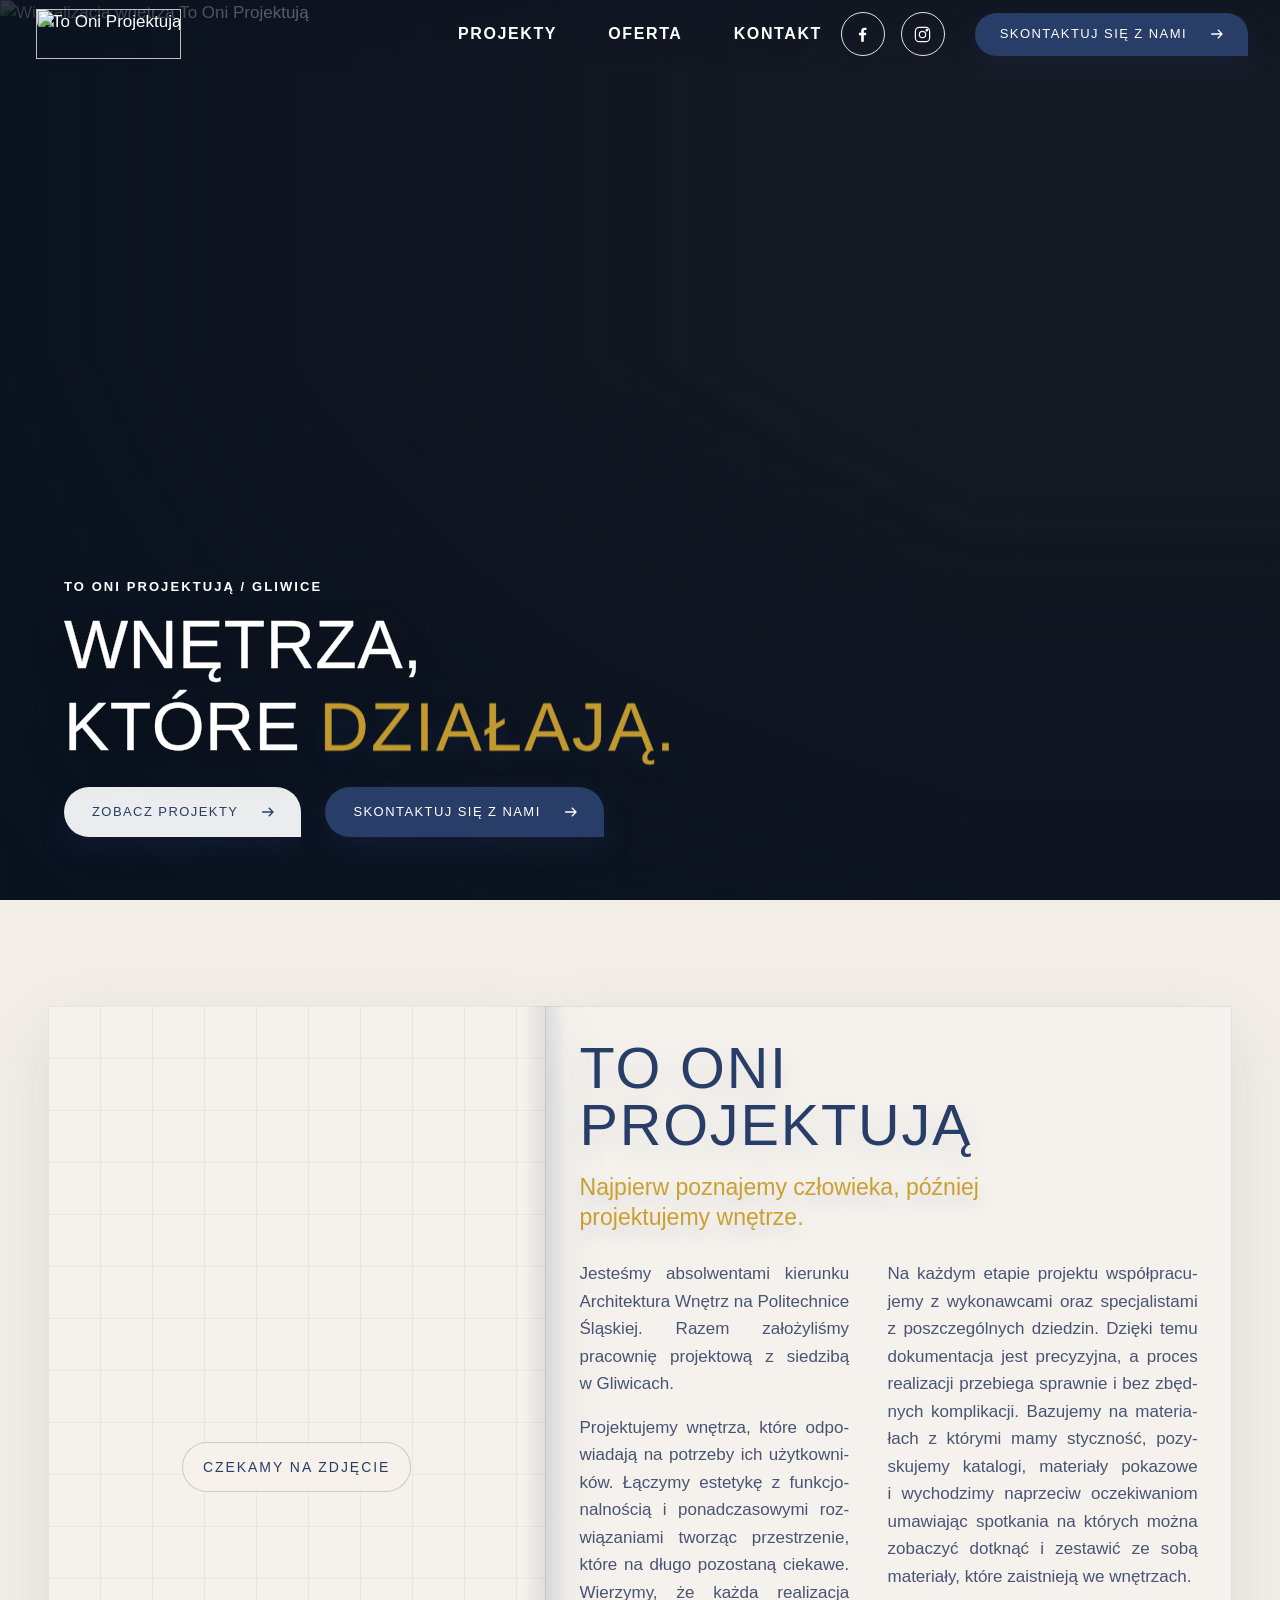
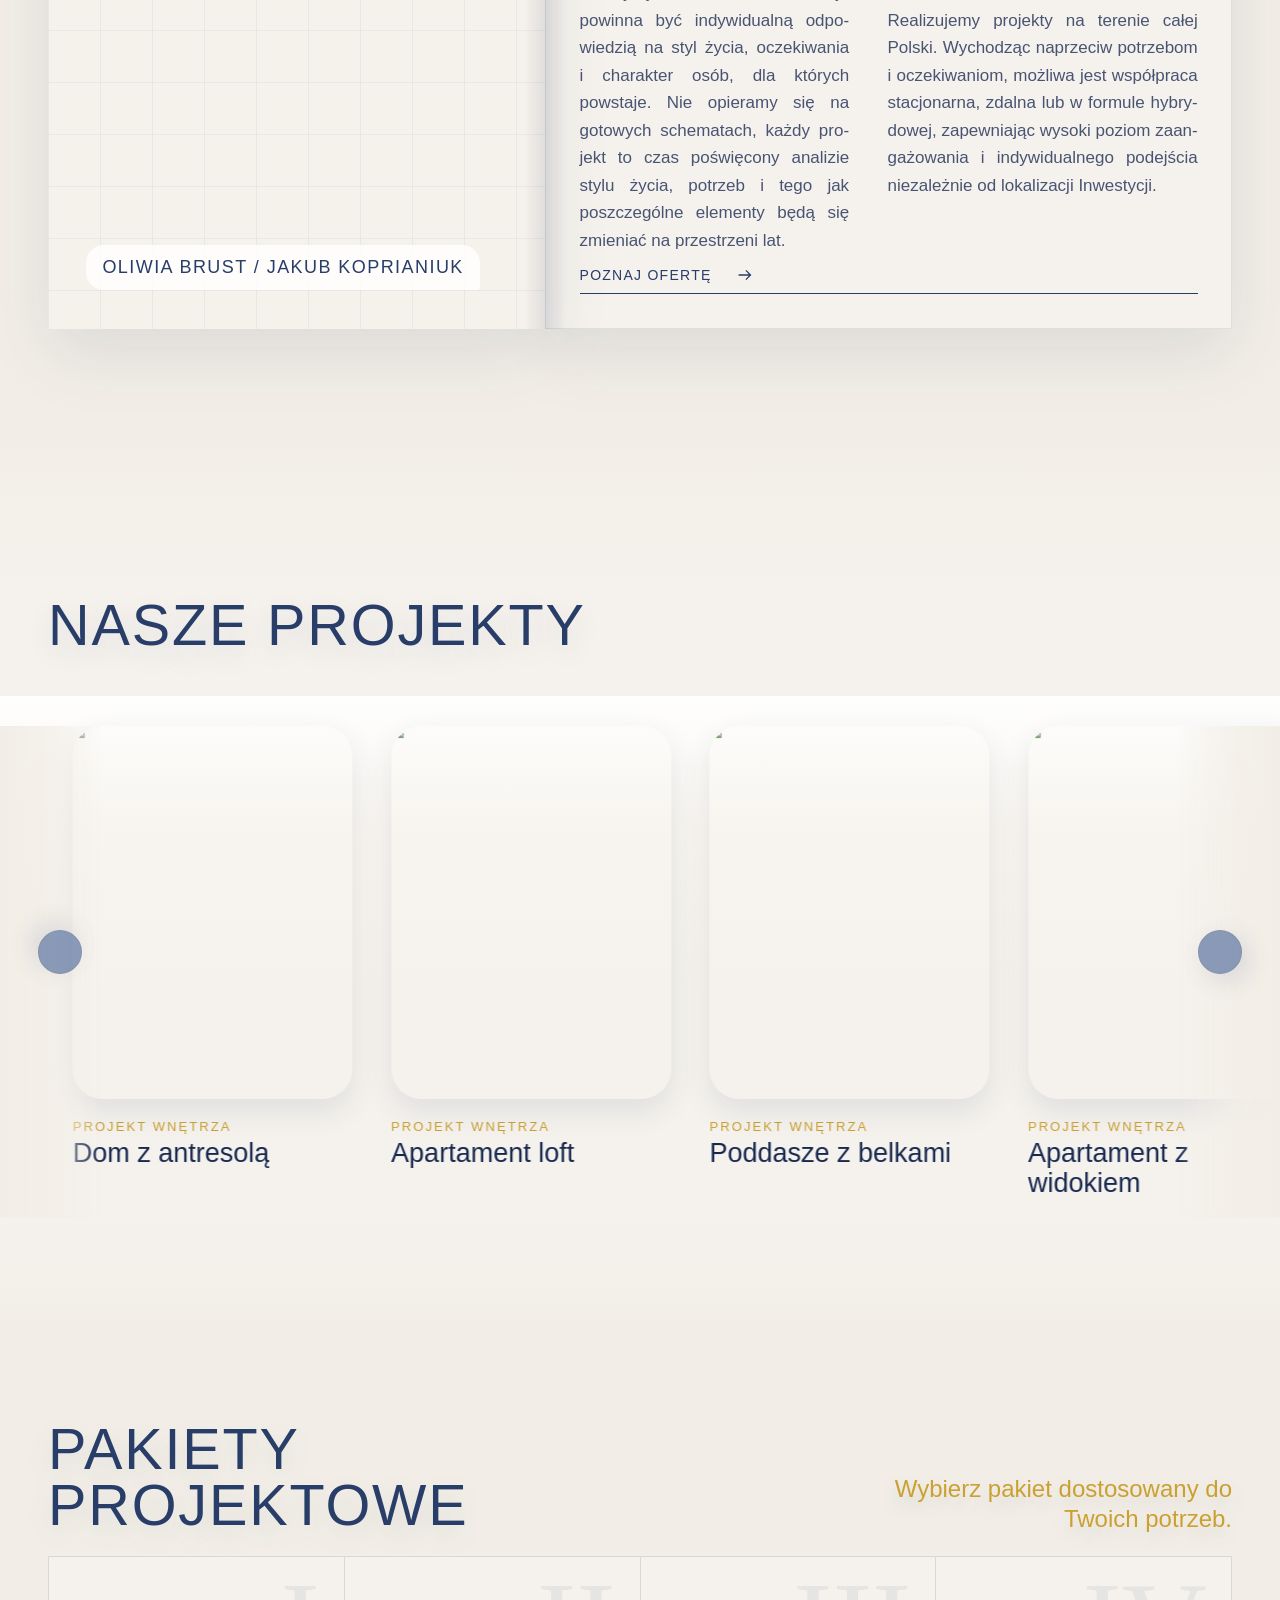
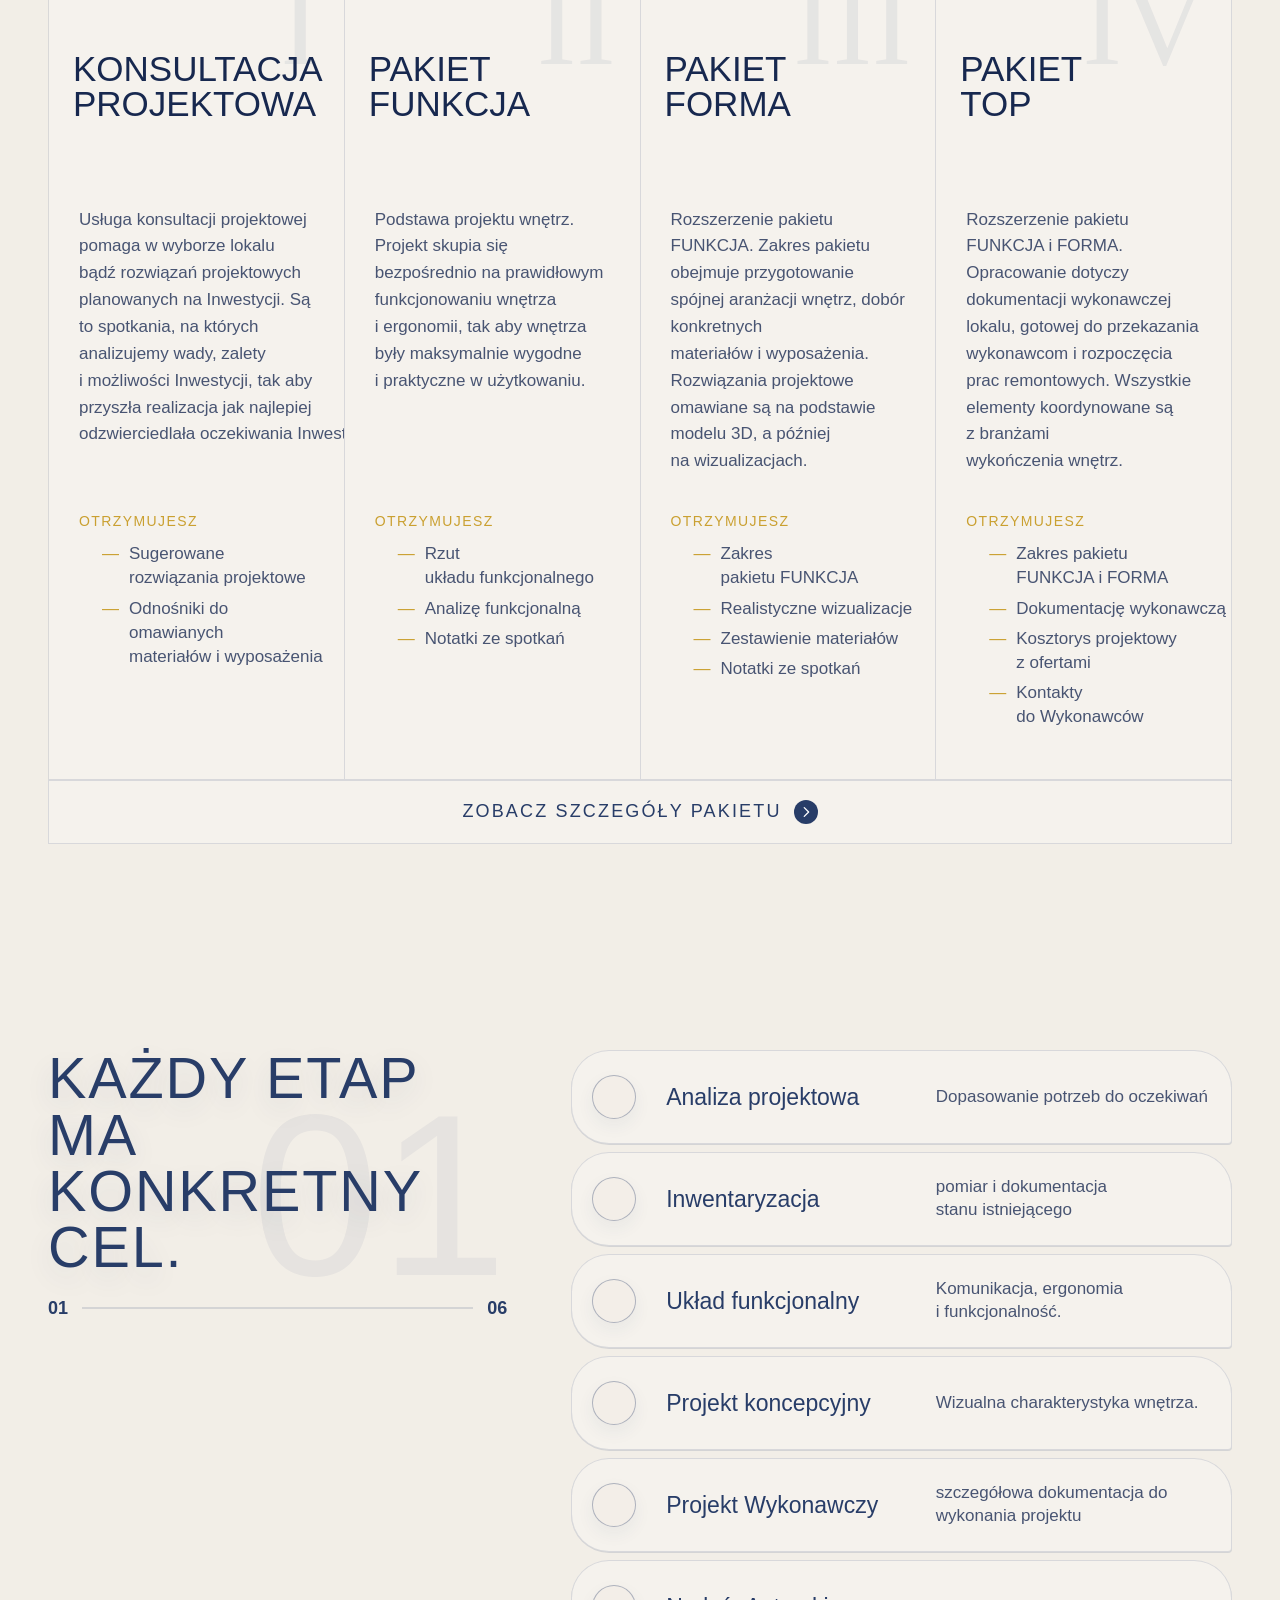
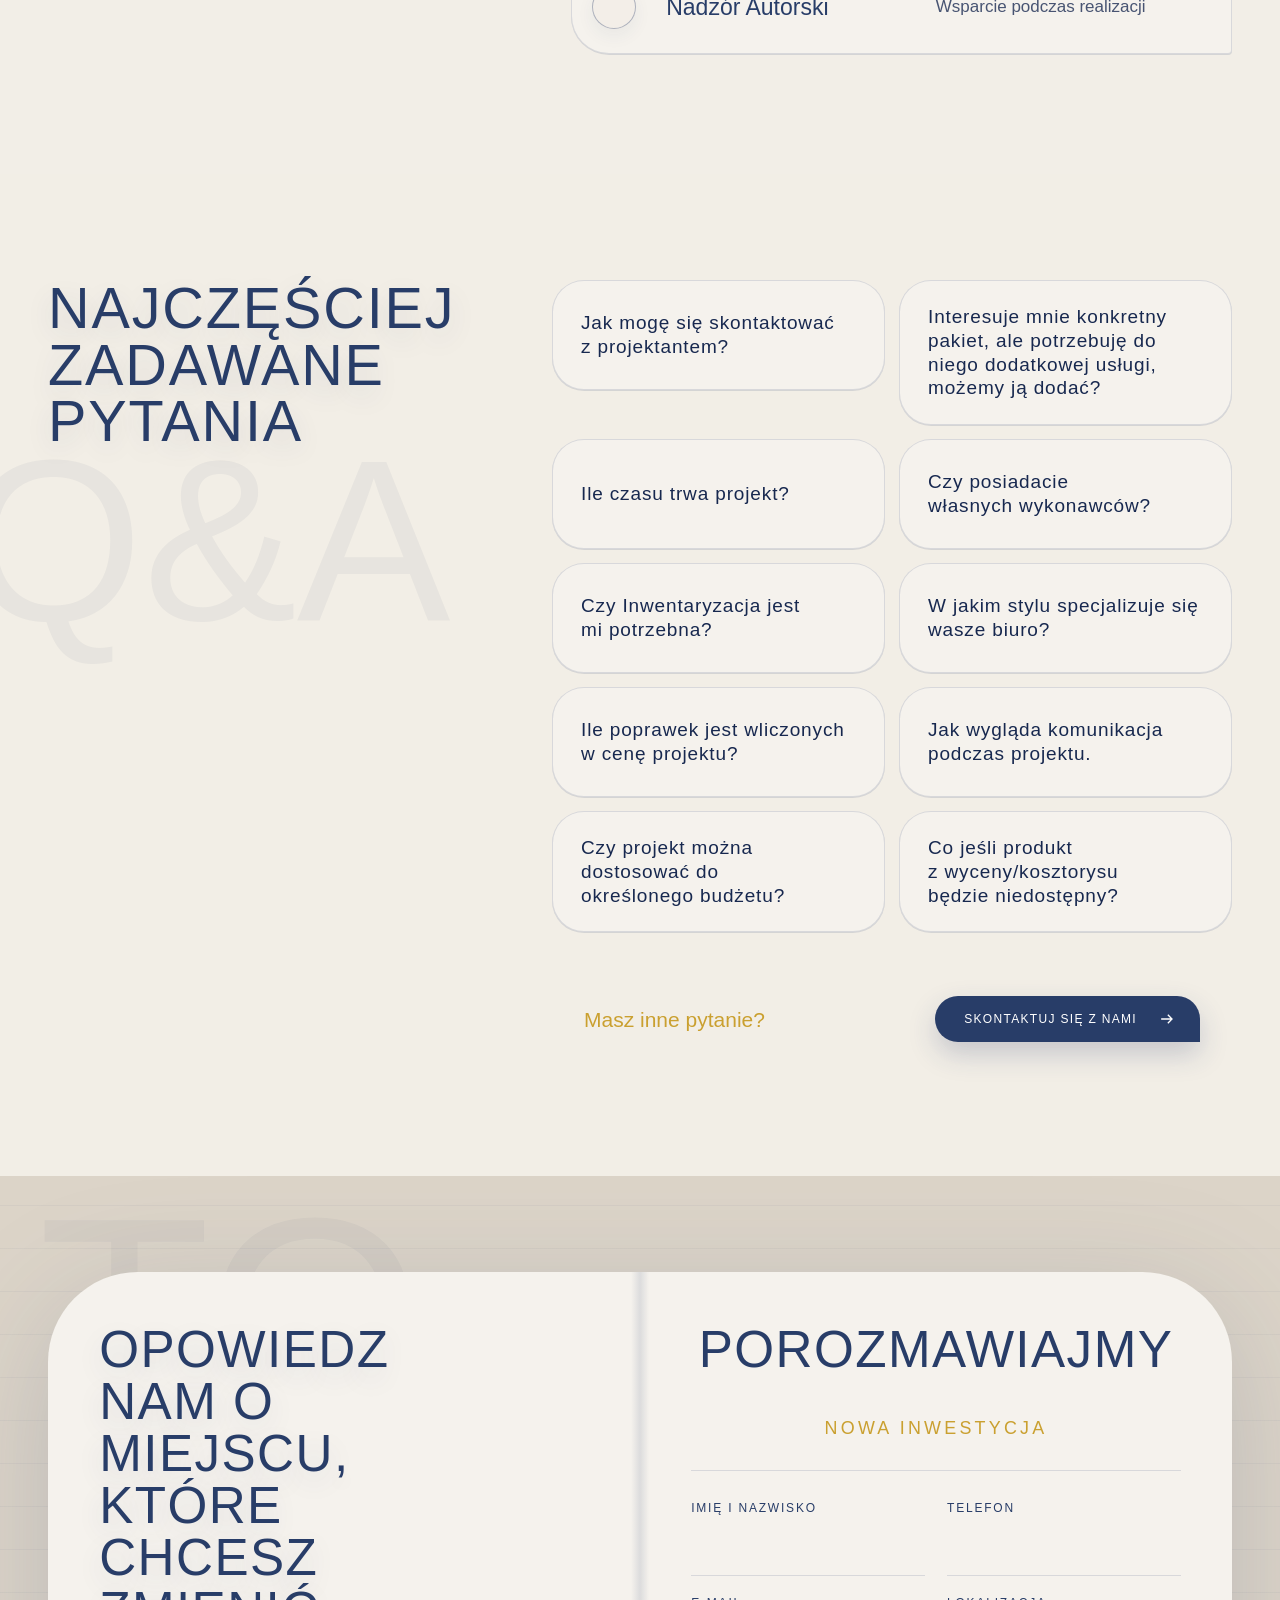
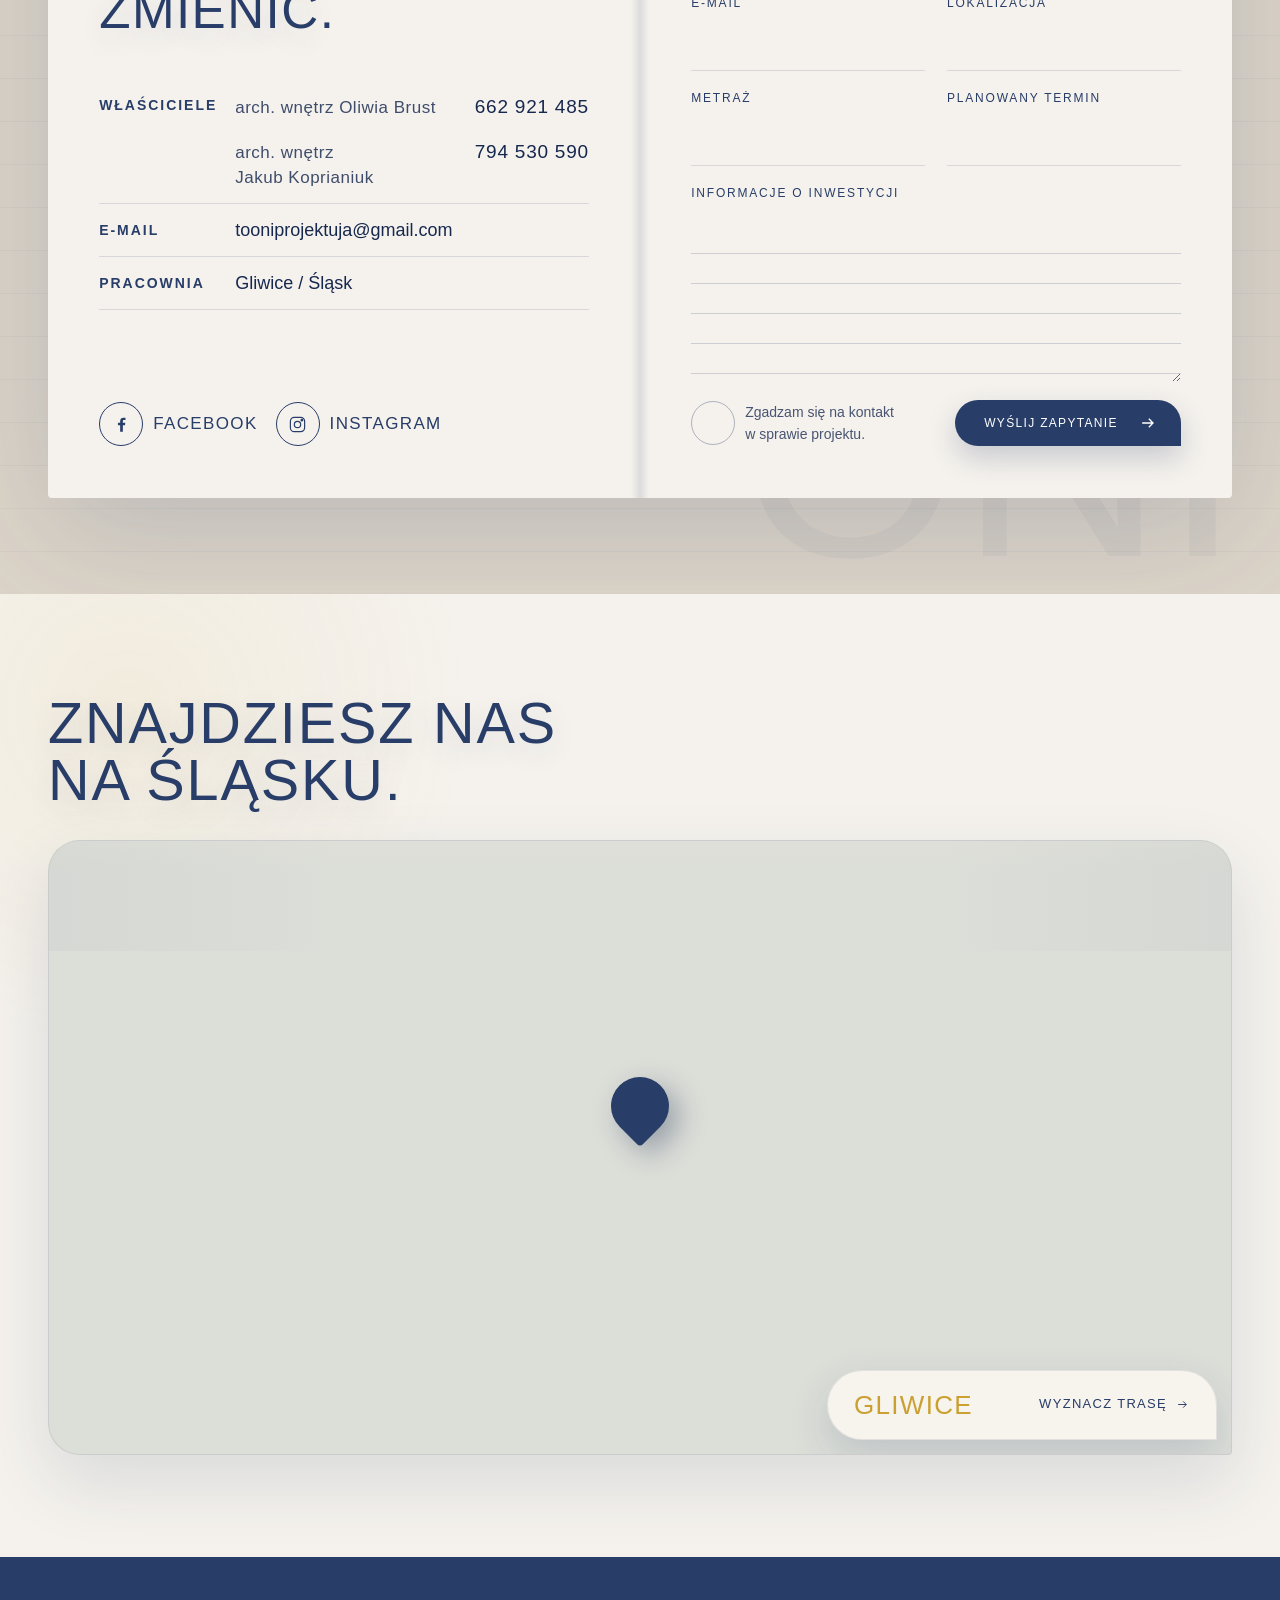
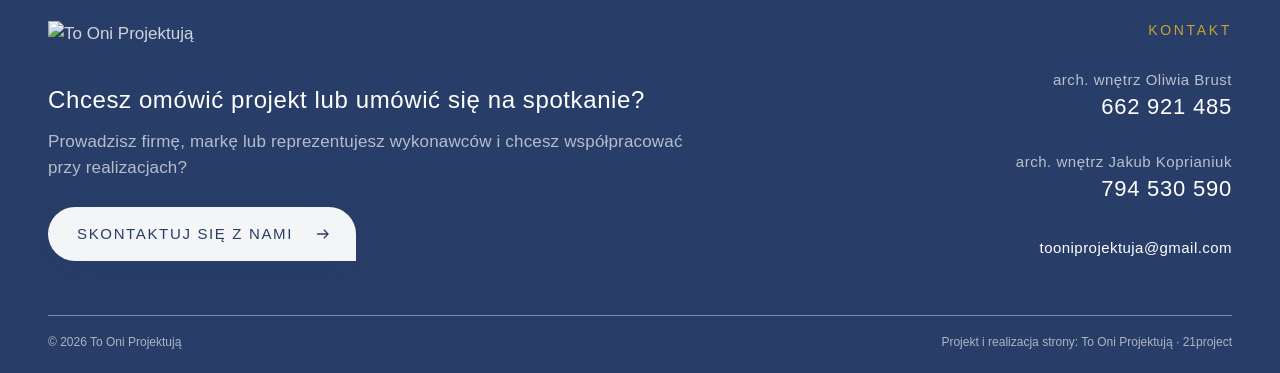
==== commit bd42be09: "Wprowadz ostatnie poprawki klienta" ====
--- a/index.html
+++ b/index.html
@@ -359,40 +359,40 @@
 <p class="section-quote">Wybierz pakiet dostosowany do Twoich potrzeb.</p>
 </header>
 <div class="packages__grid" id="package-details">
-<details class="package-card panel spotlight reveal">
+<details class="package-card panel spotlight reveal" open>
 <summary>
 <span>I</span>
 <h3>Konsultacja projektowa</h3>
 
 </summary>
-<div class="package-card__body"><p>Usługa konsultacji projektowej pomaga w wyborze lokalu bądź rozwiązań projektowych planowanych na Inwestycji. Są to spotkania, na których analizujemy wady, zalety i możliwości Inwestycji, tak aby przyszła realizacja jak najlepiej odzwierciedlała oczekiwania Inwestora.</p><h4>Otrzymujesz</h4><ul><li>Sugerowane rozwiązania projektowe</li><li>Odnośniki do omawianych materiałów i wyposażenia</li></ul><div class="package-card__foot"><a class="drop-button drop-button--small" href="oferta.html#porownanie">Zobacz szczegóły pakietu <svg aria-hidden="true"><use href="#icon-arrow"></use></svg></a></div></div>
+<div class="package-card__body"><p>Usługa konsultacji projektowej pomaga w wyborze lokalu bądź rozwiązań projektowych planowanych na Inwestycji. Są to spotkania, na których analizujemy wady, zalety i możliwości Inwestycji, tak aby przyszła realizacja jak najlepiej odzwierciedlała oczekiwania Inwestora.</p><h4>Otrzymujesz</h4><ul><li>Sugerowane rozwiązania projektowe</li><li>Odnośniki do omawianych materiałów i wyposażenia</li></ul></div>
 </details>
-<details class="package-card panel spotlight reveal">
+<details class="package-card panel spotlight reveal" open>
 <summary>
 <span>II</span>
 <h3>Pakiet Funkcja</h3>
 
 </summary>
-<div class="package-card__body"><p>Podstawa projektu wnętrz. Projekt skupia się bezpośrednio na prawidłowym funkcjonowaniu wnętrza i ergonomii, tak aby wnętrza były maksymalnie wygodne i praktyczne w użytkowaniu.</p><h4>Otrzymujesz</h4><ul><li>Rzut układu funkcjonalnego</li><li>Analizę funkcjonalną</li><li>Notatki ze spotkań</li></ul><div class="package-card__foot"><a class="drop-button drop-button--small" href="oferta.html#porownanie">Zobacz szczegóły pakietu <svg aria-hidden="true"><use href="#icon-arrow"></use></svg></a></div></div>
+<div class="package-card__body"><p>Podstawa projektu wnętrz. Projekt skupia się bezpośrednio na prawidłowym funkcjonowaniu wnętrza i ergonomii, tak aby wnętrza były maksymalnie wygodne i praktyczne w użytkowaniu.</p><h4>Otrzymujesz</h4><ul><li>Rzut układu funkcjonalnego</li><li>Analizę funkcjonalną</li><li>Notatki ze spotkań</li></ul></div>
 </details>
-<details class="package-card panel spotlight reveal">
+<details class="package-card panel spotlight reveal" open>
 <summary>
 <span>III</span>
 <h3>Pakiet Forma</h3>
 
 </summary>
-<div class="package-card__body"><p>Rozszerzenie pakietu FUNKCJA. Zakres pakietu obejmuje przygotowanie spójnej aranżacji wnętrz, dobór konkretnych materiałów i wyposażenia. Rozwiązania projektowe omawiane są na podstawie modelu 3D, a później na wizualizacjach.</p><h4>Otrzymujesz</h4><ul><li>Zakres pakietu FUNKCJA</li><li>Realistyczne wizualizacje</li><li>Zestawienie materiałów</li><li>Notatki ze spotkań</li></ul><div class="package-card__foot"><a class="drop-button drop-button--small" href="oferta.html#porownanie">Zobacz szczegóły pakietu <svg aria-hidden="true"><use href="#icon-arrow"></use></svg></a></div></div>
+<div class="package-card__body"><p>Rozszerzenie pakietu FUNKCJA. Zakres pakietu obejmuje przygotowanie spójnej aranżacji wnętrz, dobór konkretnych materiałów i wyposażenia. Rozwiązania projektowe omawiane są na podstawie modelu 3D, a później na wizualizacjach.</p><h4>Otrzymujesz</h4><ul><li>Zakres pakietu FUNKCJA</li><li>Realistyczne wizualizacje</li><li>Zestawienie materiałów</li><li>Notatki ze spotkań</li></ul></div>
 </details>
-<details class="package-card panel spotlight reveal">
+<details class="package-card panel spotlight reveal" open>
 <summary>
 <span>IV</span>
 <h3>Pakiet<br/>TOP</h3>
 
 </summary>
-<div class="package-card__body"><p>Rozszerzenie pakietu FUNKCJA i FORMA. Opracowanie dotyczy dokumentacji wykonawczej lokalu, gotowej do przekazania wykonawcom i rozpoczęcia prac remontowych. Wszystkie elementy koordynowane są z branżami wykończenia wnętrz.</p><h4>Otrzymujesz</h4><ul><li>Zakres pakietu FUNKCJA i FORMA</li><li>Dokumentację wykonawczą</li><li>Kosztorys projektowy z ofertami</li><li>Kontakty do Wykonawców</li></ul><div class="package-card__foot"><a class="drop-button drop-button--small" href="oferta.html#porownanie">Zobacz szczegóły pakietu <svg aria-hidden="true"><use href="#icon-arrow"></use></svg></a></div></div>
+<div class="package-card__body"><p>Rozszerzenie pakietu FUNKCJA i FORMA. Opracowanie dotyczy dokumentacji wykonawczej lokalu, gotowej do przekazania wykonawcom i rozpoczęcia prac remontowych. Wszystkie elementy koordynowane są z branżami wykończenia wnętrz.</p><h4>Otrzymujesz</h4><ul><li>Zakres pakietu FUNKCJA i FORMA</li><li>Dokumentację wykonawczą</li><li>Kosztorys projektowy z ofertami</li><li>Kontakty do Wykonawców</li></ul></div>
 </details>
 </div>
-<button class="packages__toggle" data-packages-toggle aria-controls="package-details" aria-expanded="false" type="button"><span data-packages-toggle-label>Rozwiń opisy pakietów</span><span class="packages__toggle-icon" aria-hidden="true"><svg viewBox="0 0 16 16"><path d="m3 6 5 5 5-5"/></svg></span></button>
+<a class="packages__toggle packages__details-link" href="oferta.html#porownanie"><span>Zobacz szczegóły pakietu</span><span class="packages__toggle-icon" aria-hidden="true"><svg viewBox="0 0 16 16"><path d="m6 3 5 5-5 5"/></svg></span></a>
 </div>
 </section>
 <section class="process section" id="proces">
@@ -606,7 +606,7 @@
 <div class="contact__page contact__page--right reveal">
 <div class="contact__form-head">
 <h3>
-        Zacznijmy od konkretów
+        POROZMAWIAJMY
        </h3>
 <p class="section-label">
         Nowa inwestycja
@@ -797,9 +797,7 @@
 <div class="modal__inner">
 <div class="modal__gallery">
 <div class="modal__main">
-<img alt="" class="modal__image" data-modal-image="" loading="lazy"/>
-<button class="modal__image-nav modal__image-nav--prev" data-image-prev type="button" aria-label="Poprzednie zdjęcie"><svg aria-hidden="true" viewBox="0 0 24 24"><use href="#icon-arrow"></use></svg></button>
-<button class="modal__image-nav modal__image-nav--next" data-image-next type="button" aria-label="Następne zdjęcie"><svg aria-hidden="true" viewBox="0 0 24 24"><use href="#icon-arrow"></use></svg></button>
+<img alt="" class="modal__image" data-modal-image="" draggable="false" loading="lazy"/>
 </div>
 <div aria-label="Pozostałe zdjęcia realizacji" class="modal__thumbs" data-modal-thumbs="">
 </div>
--- a/style.css
+++ b/style.css
@@ -9368,3 +9368,89 @@
    zachowanie kazdego akordeonu, i duzo mniejszy ruch niz kilkuset-
    -pikselowy dryf calej strony.
    ========================================================= */
+
+/* =========================================================
+   OSTATNIE POPRAWKI KLIENTA — 28.09.2026
+   ========================================================= */
+
+/* Social media w naglowku podstron pozostaja granatowe rowniez przed
+   przewinieciem strony. Strona glowna zachowuje dotychczasowy kontrast
+   ikon na hero. */
+body:not(.home) .header .social--header,
+body:not(.home) .header:not(.is-scrolled) .social--header,
+body:not(.home) .header .social--header:hover,
+body:not(.home) .header .social--header:focus-visible {
+  border-color: var(--navy) !important;
+  color: var(--navy) !important;
+  background: transparent !important;
+}
+
+/* Obie kolumny "O nas" maja jednakowy odstep miedzy akapitami. Delikatnie
+   szersza prawa kolumna rownowazy liczbe wierszy, dzieki czemu tekst nadal
+   konczy sie na jednej wysokosci. */
+@media (min-width: 821px) {
+  .about__copy .rich-copy {
+    grid-template-columns: minmax(0, 46.5fr) minmax(0, 53.5fr) !important;
+  }
+
+  .about__copy .rich-copy > div {
+    min-width: 0;
+    justify-content: flex-start !important;
+    row-gap: 16px !important;
+  }
+}
+
+/* Pakiety sa stale rozwiniete. Naglowek karty nie jest juz kontrolka,
+   a cztery osobne CTA zastapil jeden link pod cala siatka. */
+.home .packages .package-card > summary {
+  cursor: default !important;
+}
+
+.packages__details-link {
+  text-decoration: none;
+}
+
+.packages__details-link > span:first-child {
+  font-size: inherit;
+  line-height: inherit;
+}
+
+.packages__details-link .packages__toggle-icon {
+  background: var(--navy);
+  color: #fff;
+  transition: transform .25s ease, background .25s ease, color .25s ease;
+}
+
+.packages__details-link .packages__toggle-icon svg {
+  transform: none !important;
+  transition: transform .25s ease;
+}
+
+.packages__details-link:hover .packages__toggle-icon,
+.packages__details-link:focus-visible .packages__toggle-icon {
+  transform: translateX(4px) !important;
+}
+
+.packages__details-link:hover .packages__toggle-icon svg,
+.packages__details-link:focus-visible .packages__toggle-icon svg {
+  transform: translateX(2px) !important;
+}
+
+/* Klikniecie lewej lub prawej polowy zdjecia w otwartym modalu zmienia
+   fotografie. Widocznych strzalek na zdjeciu juz nie ma. */
+.modal__image {
+  cursor: pointer;
+  -webkit-user-drag: none;
+  user-select: none;
+}
+
+/* Kolor zaznaczenia wskazany przez klienta. */
+::selection {
+  background: #F0E4C7;
+  color: #17284F;
+}
+
+::-moz-selection {
+  background: #F0E4C7;
+  color: #17284F;
+}
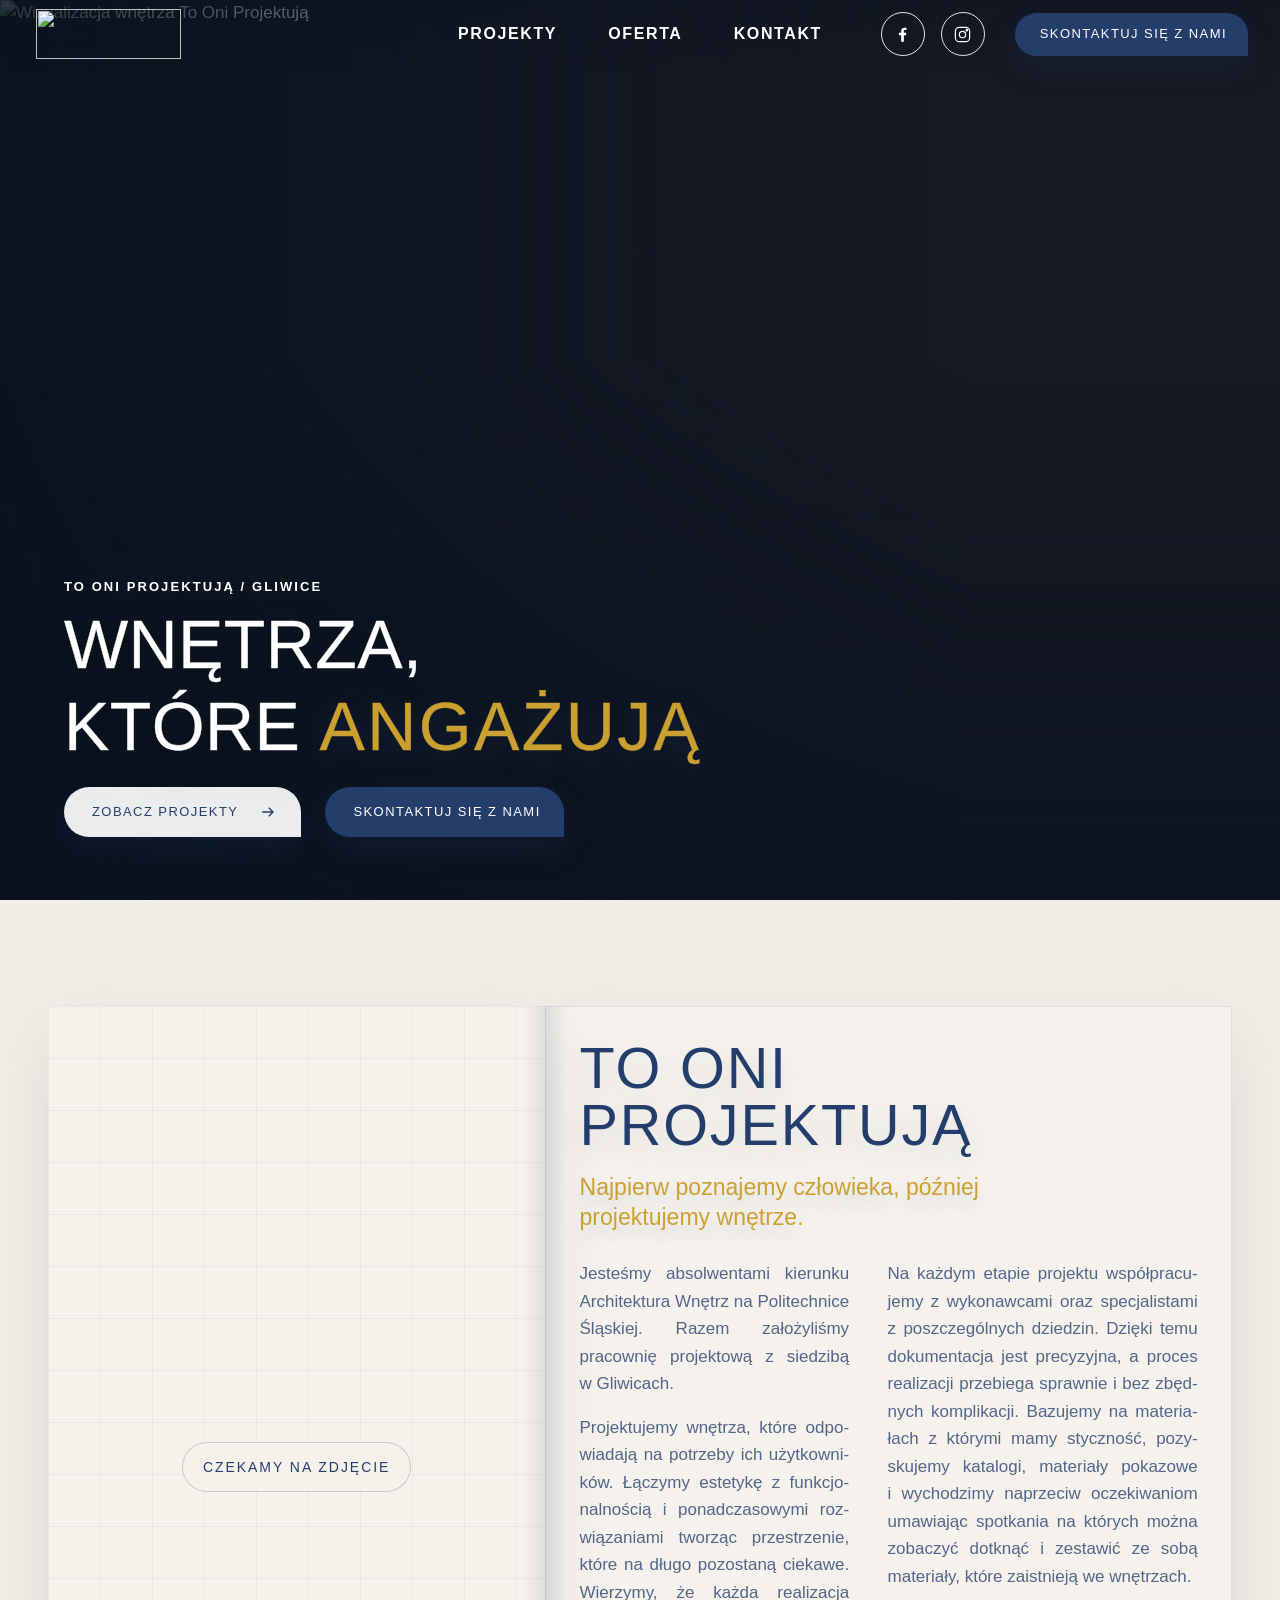
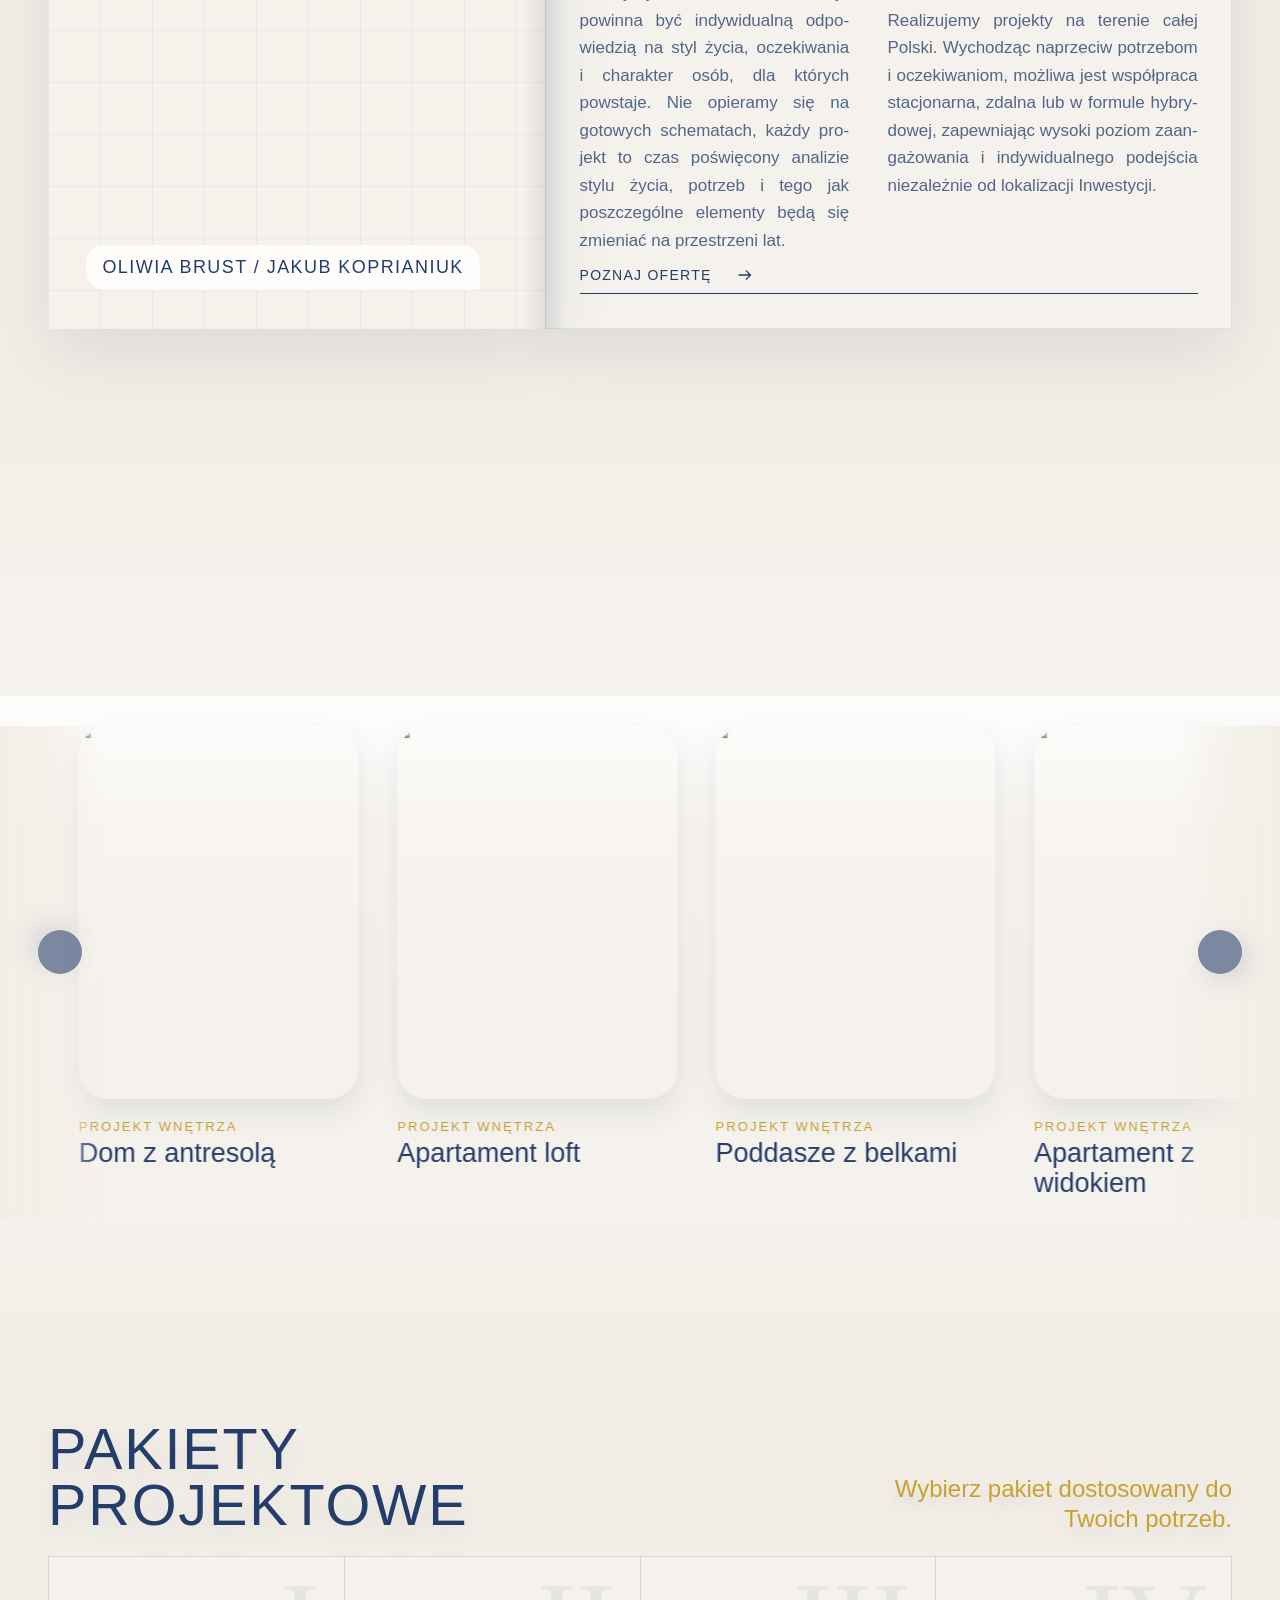
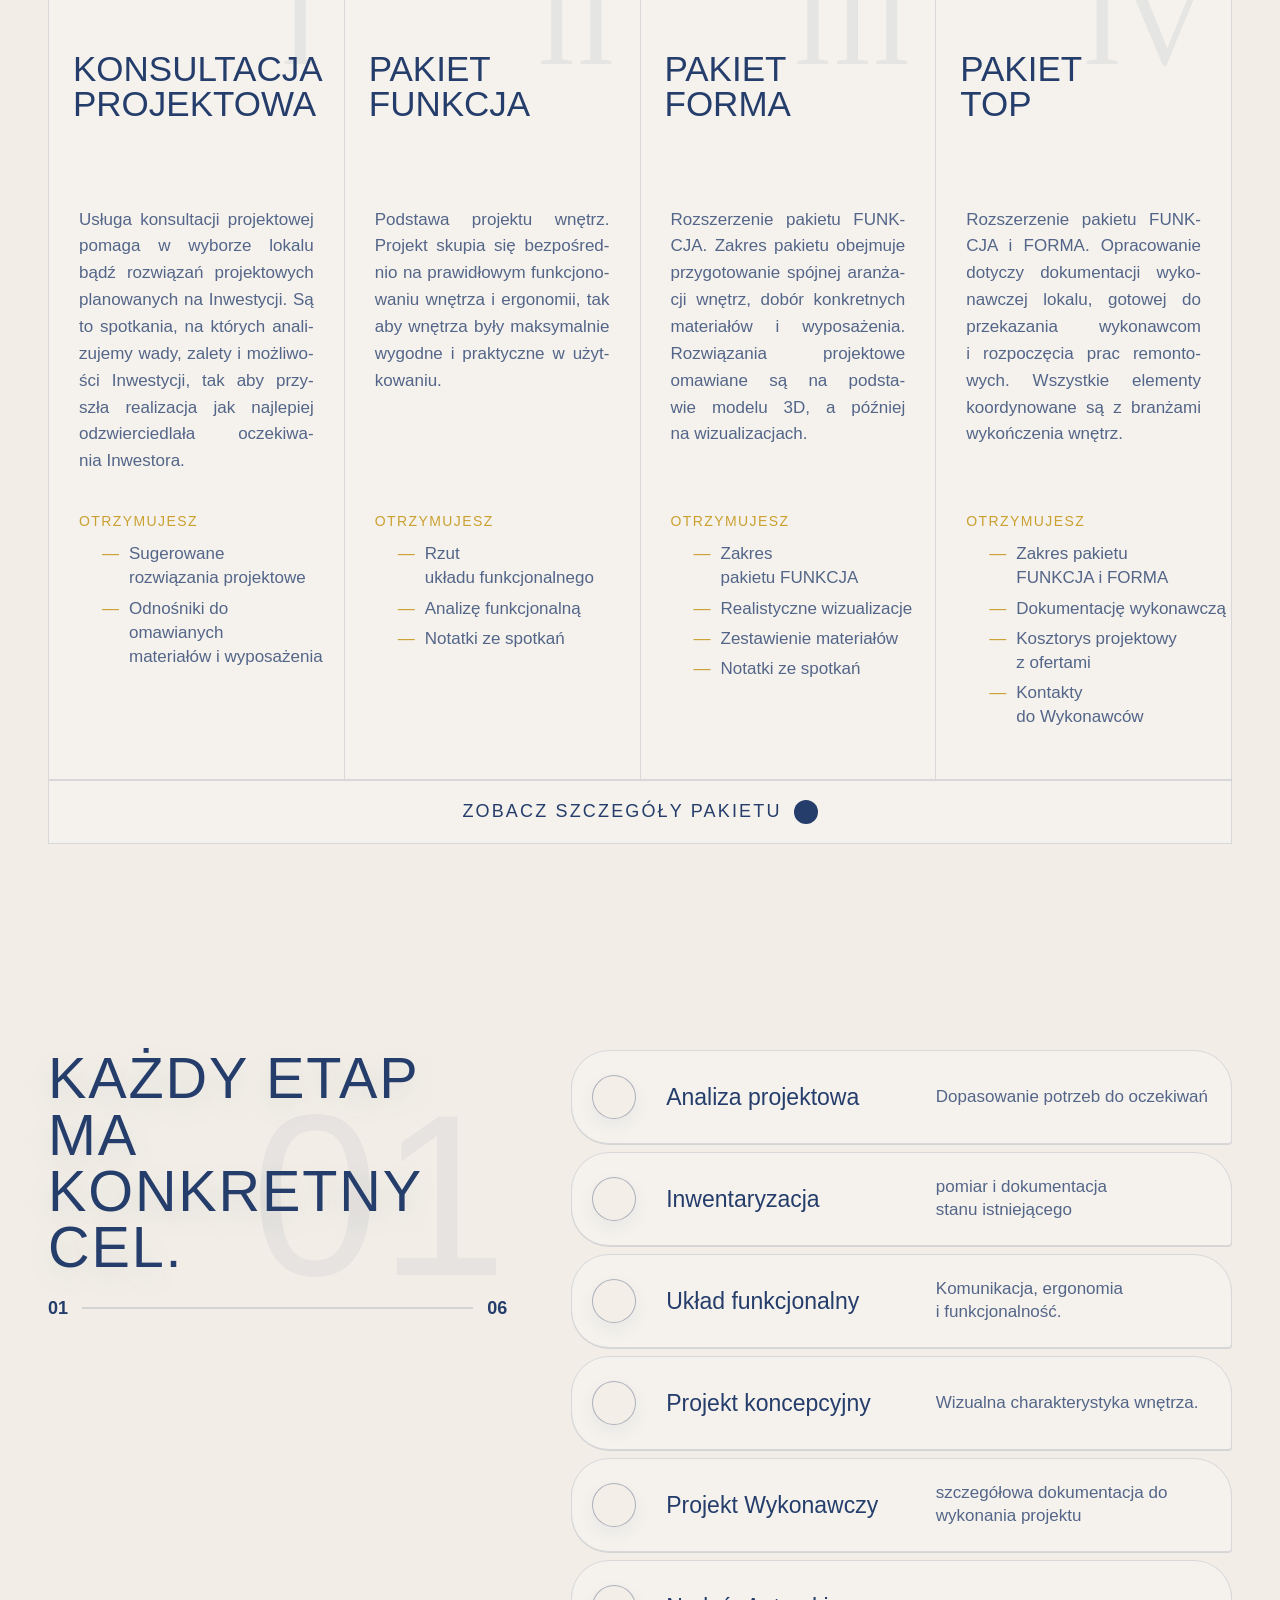
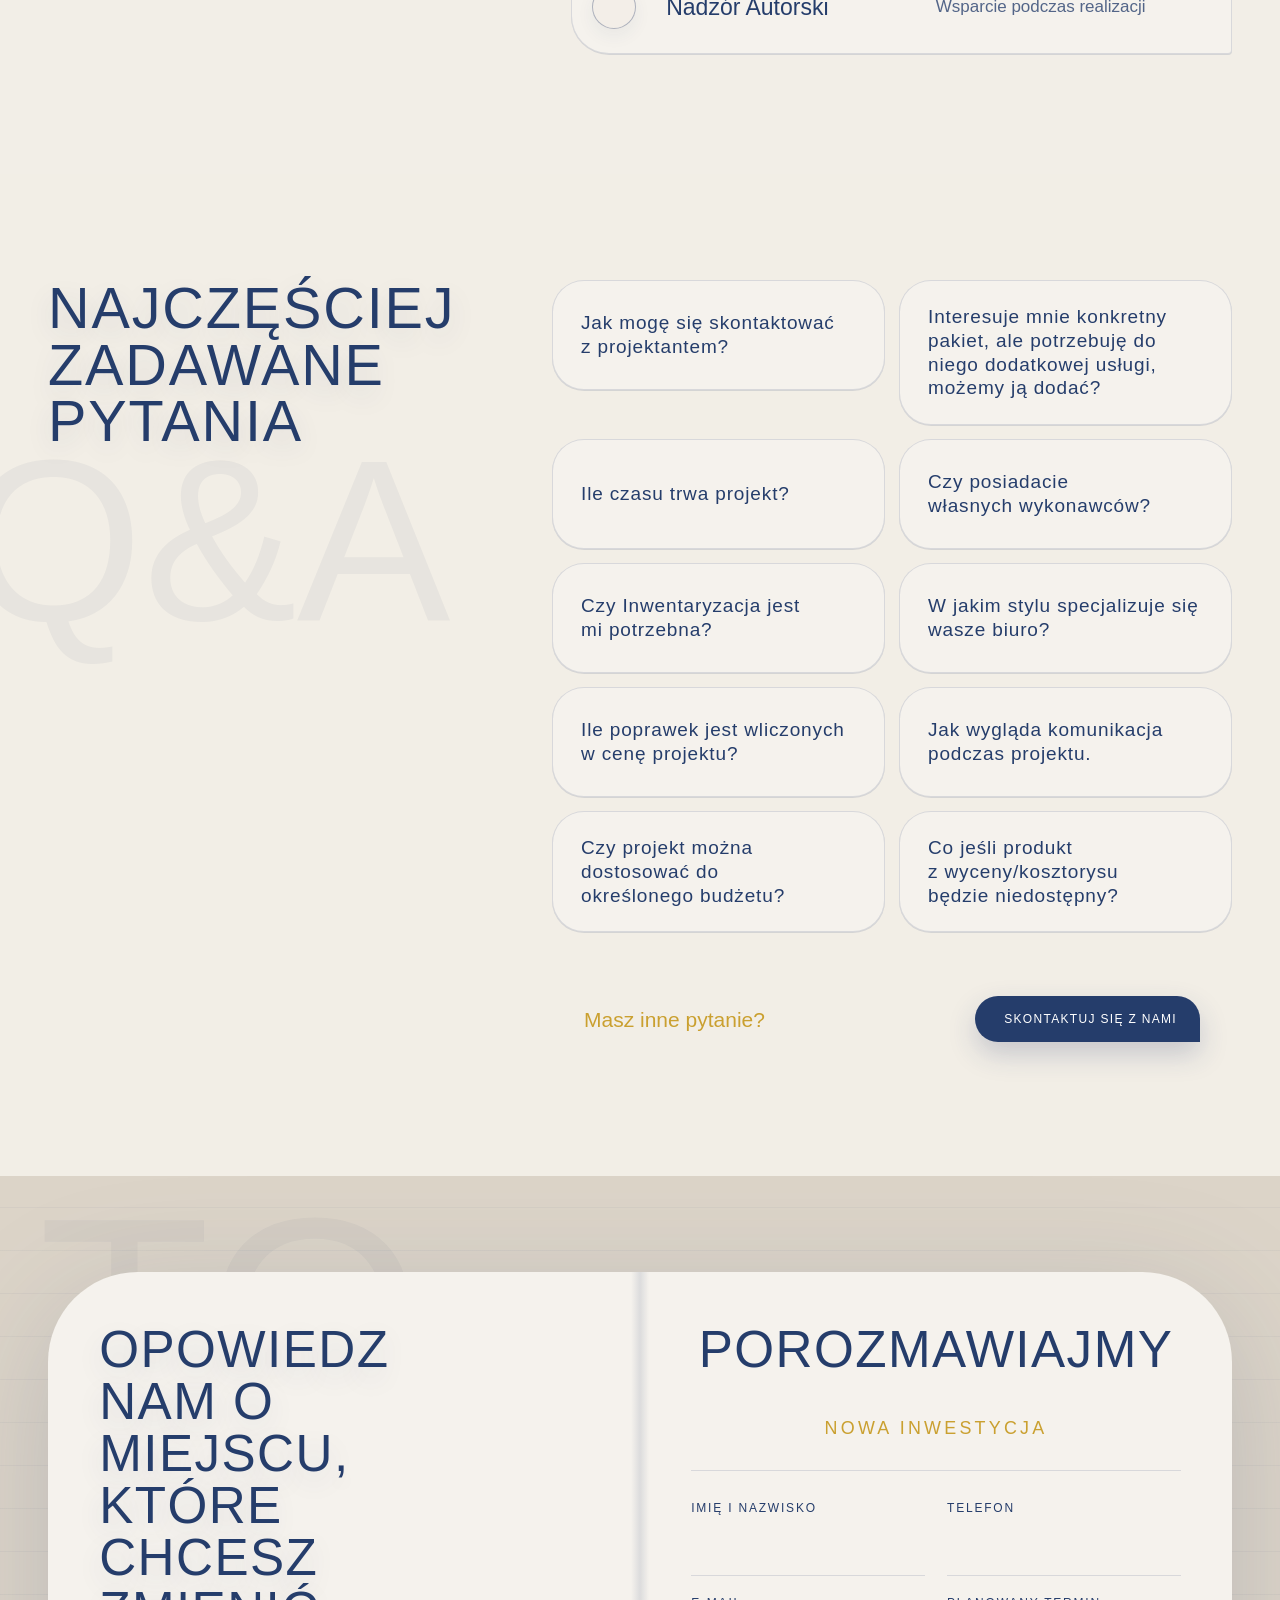
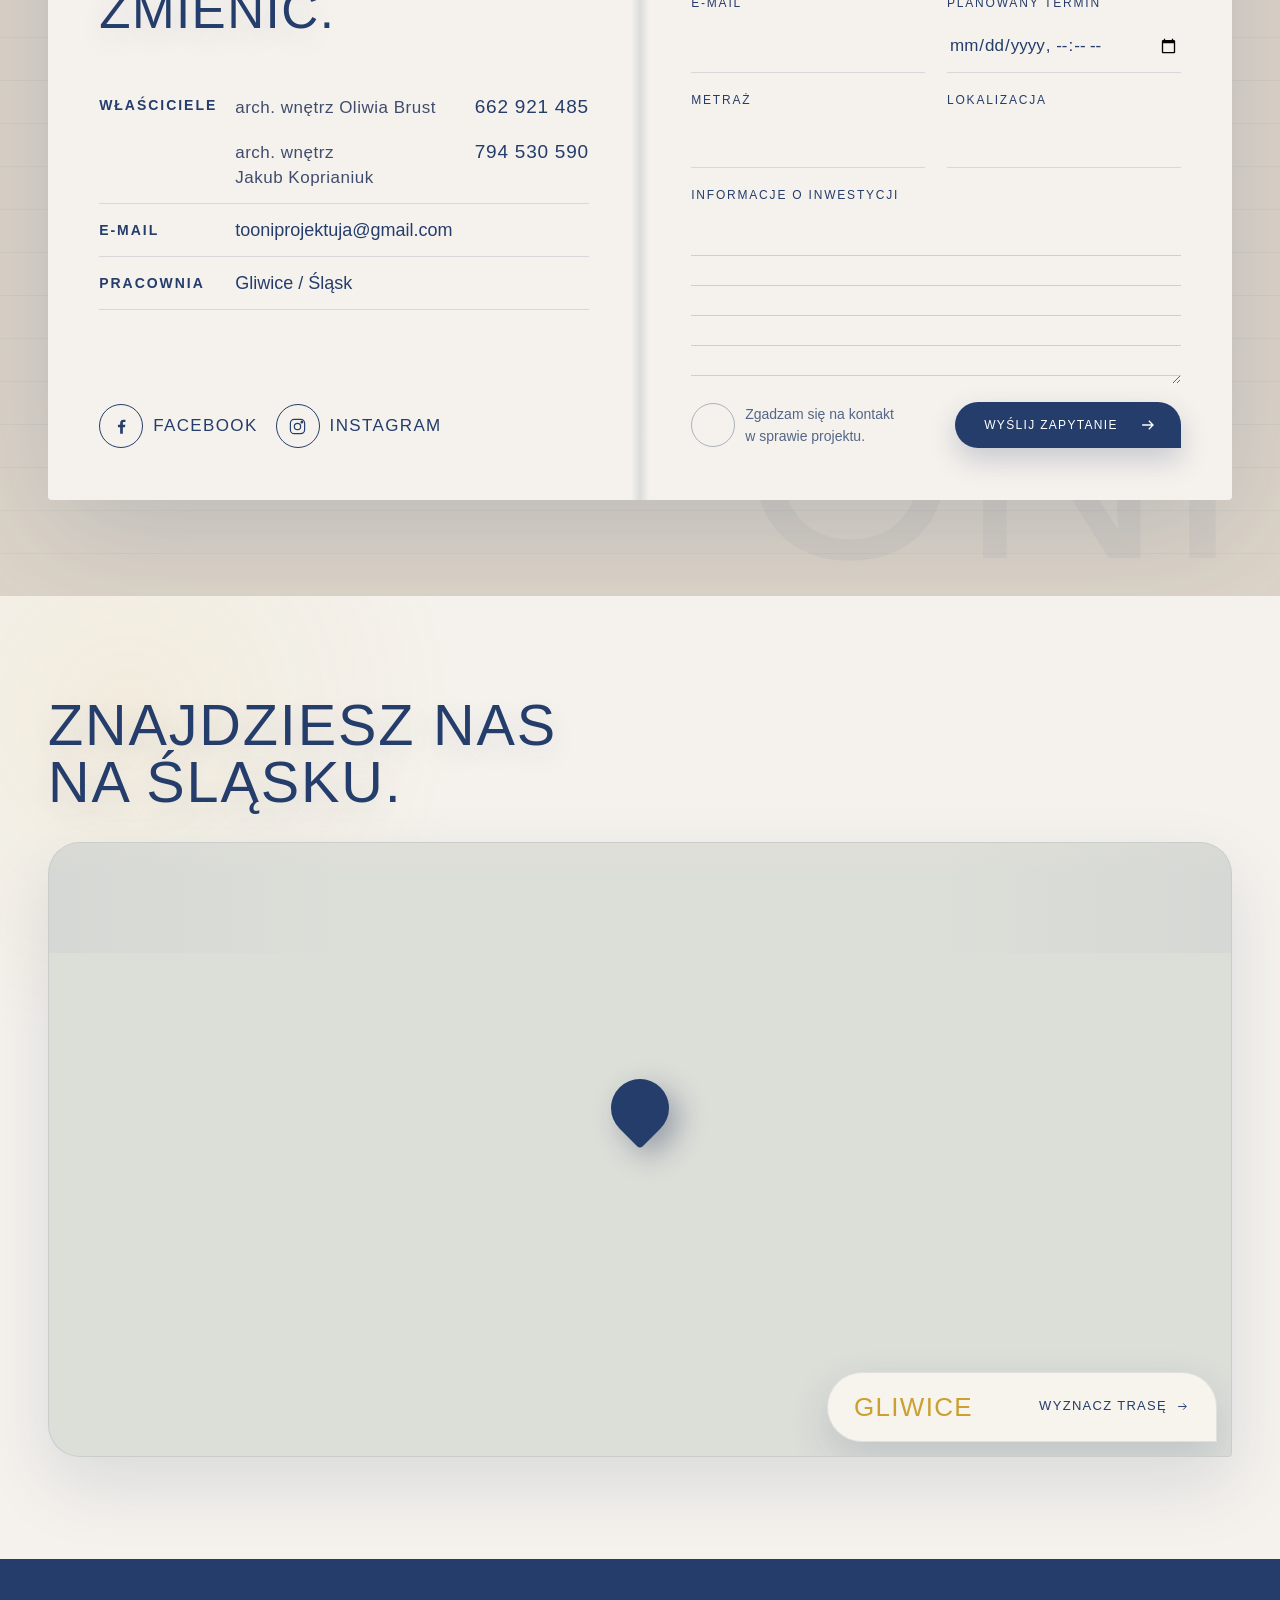
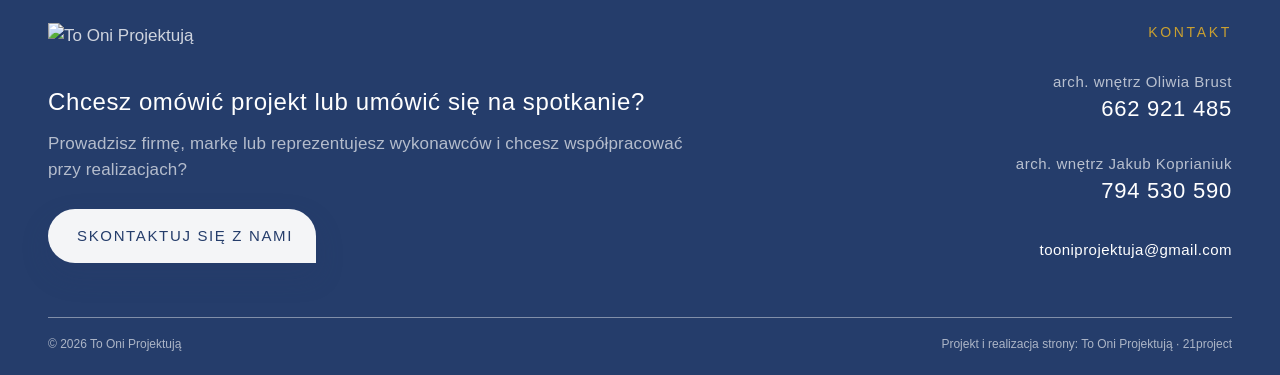
==== commit fa744541: "Wprowadz kolejna pule poprawek klienta" ====
--- a/index.html
+++ b/index.html
@@ -15,10 +15,10 @@
 <title>
    To Oni Projektują | Architektura wnętrz Gliwice
   </title>
-<link href="logo-symbol.png" rel="icon" type="image/png"/>
+<link href="top-logo-znak.png?v=20260929a" rel="icon" type="image/png"/>
 <link as="font" crossorigin="" href="isocpeur.ttf" rel="preload" type="font/ttf"/>
 <link as="font" crossorigin="" href="gill-sans-mt.ttf" rel="preload" type="font/ttf"/>
-<link href="style.css?v=20260925e" rel="stylesheet"/>
+<link href="style.css?v=20260929a" rel="stylesheet"/>
 <script type="application/ld+json">
    {"@context":"https://schema.org","@type":"InteriorDesigner","name":"To Oni Projektują","url":"https://jakubskrzypiec.github.io/tooniprojektujaa/","image":"https://jakubskrzypiec.github.io/tooniprojektujaa/hero-generated.jpg","telephone":"+48 794 530 590","email":"tooniprojektuja@gmail.com","address":{"@type":"PostalAddress","addressLocality":"Gliwice","addressCountry":"PL"},"areaServed":"Polska","sameAs":["https://www.instagram.com/to_oni_projektuja/","https://www.facebook.com/61583774015406/"]}
   </script>
@@ -70,10 +70,6 @@
 </a>
 <a class="drop-button drop-button--small" href="kontakt.html#formularz">
      Skontaktuj się z nami
-     <svg>
-<use href="#icon-arrow">
-</use>
-</svg>
 </a>
 </div>
 <button aria-expanded="false" aria-label="Otwórz menu" class="menu-toggle" type="button">
@@ -96,10 +92,6 @@
     </a>
 <a class="drop-button" href="kontakt.html#formularz">
      Skontaktuj się z nami
-     <svg>
-<use href="#icon-arrow">
-</use>
-</svg>
 </a>
 <div class="mobile-socials">
 <a aria-label="Facebook" class="social" href="https://www.facebook.com/61583774015406/" rel="noopener" target="_blank">
@@ -126,7 +118,7 @@
 <p class="hero__brand">
       To Oni Projektują / Gliwice
      </p>
-<h1><span class="hero-line">wnętrza,</span><span class="hero-line hero-line--last">które <em class="hero__gold" data-rotating-word="">działają.</em></span></h1>
+<h1><span class="hero-line">wnętrza,</span><span class="hero-line hero-line--last">które <em class="hero__gold" data-rotating-word="">inspirują</em></span></h1>
 <div class="hero__actions">
 <a class="drop-button drop-button--light" href="projekty.html">
        Zobacz projekty
@@ -137,10 +129,6 @@
 </a>
 <a class="drop-button" href="kontakt.html#formularz">
        Skontaktuj się z nami
-       <svg>
-<use href="#icon-arrow">
-</use>
-</svg>
 </a>
 </div>
 </div>
@@ -392,7 +380,7 @@
 <div class="package-card__body"><p>Rozszerzenie pakietu FUNKCJA i FORMA. Opracowanie dotyczy dokumentacji wykonawczej lokalu, gotowej do przekazania wykonawcom i rozpoczęcia prac remontowych. Wszystkie elementy koordynowane są z branżami wykończenia wnętrz.</p><h4>Otrzymujesz</h4><ul><li>Zakres pakietu FUNKCJA i FORMA</li><li>Dokumentację wykonawczą</li><li>Kosztorys projektowy z ofertami</li><li>Kontakty do Wykonawców</li></ul></div>
 </details>
 </div>
-<a class="packages__toggle packages__details-link" href="oferta.html#porownanie"><span>Zobacz szczegóły pakietu</span><span class="packages__toggle-icon" aria-hidden="true"><svg viewBox="0 0 16 16"><path d="m6 3 5 5-5 5"/></svg></span></a>
+<a class="packages__toggle packages__details-link" href="oferta.html#porownanie"><span>Zobacz szczegóły pakietu</span><span class="packages__toggle-icon" aria-hidden="true"></span></a>
 </div>
 </section>
 <section class="process section" id="proces">
@@ -510,10 +498,6 @@
        </p>
 <a class="drop-button" href="#kontakt">
         Skontaktuj się z nami
-        <svg>
-<use href="#icon-arrow">
-</use>
-</svg>
 </a>
 </div>
 </div>
@@ -642,9 +626,9 @@
 </label>
 <label>
 <span>
-          Lokalizacja
-         </span>
-<input name="Lokalizacja" type="text"/>
+          Planowany termin
+         </span>
+<input name="Planowany termin" type="datetime-local"/>
 </label>
 </div>
 <div class="form-row">
@@ -656,9 +640,9 @@
 </label>
 <label>
 <span>
-          Planowany termin
-         </span>
-<input name="Termin" type="text"/>
+          Lokalizacja
+         </span>
+<input name="Lokalizacja" type="text"/>
 </label>
 </div>
 <label>
@@ -735,10 +719,6 @@
      </p>
 <a class="drop-button drop-button--light" href="mailto:tooniprojektuja@gmail.com">
       Skontaktuj się z nami
-      <svg>
-<use href="#icon-arrow">
-</use>
-</svg>
 </a>
 </div>
 </div>
@@ -812,8 +792,8 @@
 </div>
 </div>
 </div>
-<script src="dzielenie-pl.js?v=20260925e"></script>
-<script src="script.js?v=20260925e">
+<script src="dzielenie-pl.js?v=20260929a"></script>
+<script src="script.js?v=20260929a">
 </script>
 </body>
 </html>
--- a/style.css
+++ b/style.css
@@ -15,9 +15,9 @@
 }
 
 :root {
-  --text: rgba(23, 40, 79, .78);
-  --line: rgba(40, 61, 104, .14);
-  --shadow: 0 22px 70px rgba(33, 48, 76, .12);
+  --text: rgba(37, 61, 107, .78);
+  --line: rgba(37, 61, 107, .14);
+  --shadow: 0 22px 70px rgba(37, 61, 107, .12);
   --shell: min(1280px, calc(100vw - 96px));
   --body: "Gill Sans MT", "Gill Sans", Arial, sans-serif;
 }
@@ -3076,8 +3076,8 @@
   --cream: #F2EEE7;
   --cream-deep: #EBE4DA;
   --paper: #F5F2ED;
-  --navy: #283D68;
-  --navy-dark: #17284F;
+  --navy: #253D6B;
+  --navy-dark: #253D6B;
   --gold: #CAA030;
   --soft-blue: #7C9BDB;
   --display: "ISOCPEUR", "Arial Narrow", sans-serif;
@@ -8884,17 +8884,6 @@
 
 /* Poprawki klienta: czytelność „O nas”, pakiety, formularz i galeria. */
 .contact-form[hidden] { display: none !important; }
-.consultation-date {
-  min-width: 0;
-  margin: 10px 0 24px;
-  padding: 18px 20px;
-  border: 1px solid var(--line);
-  border-radius: 24px 24px 4px 24px;
-}
-.consultation-date legend { color: var(--navy); font: 20px var(--display); }
-.consultation-date p { margin: 0 0 16px; font-size: 15px; line-height: 1.5; }
-.consultation-date .form-row { margin: 0; }
-#termin-konsultacji { scroll-margin-top: calc(var(--header-h) + 22px); }
 @media (min-width: 821px) {
   .about__grid { grid-template-columns: minmax(0, 42%) minmax(0, 58%); }
   .about__copy { padding: clamp(28px, 2.6vw, 42px); }
@@ -9018,40 +9007,6 @@
   .modal__copy { padding: 22px 20px !important; }
 }
 
-/* Kalendarz kontaktu jest osobnym segmentem pod formularzem. */
-.consultation-section {
-  min-height: 0;
-  padding: clamp(56px, 7vw, 96px) 0;
-  background: var(--cream);
-}
-.consultation-section .consultation-date {
-  max-width: 760px;
-  margin: 0 auto;
-  padding: clamp(24px, 4vw, 48px);
-  border: 1px solid var(--line);
-  border-radius: 28px;
-  background: var(--paper);
-}
-.consultation-section .consultation-date legend { padding: 0 12px; font-size: clamp(24px, 3vw, 36px); }
-.consultation-section .consultation-date label > span {
-  margin-bottom: 8px;
-  color: var(--navy);
-  font: 12px var(--display);
-  letter-spacing: .15em;
-  text-transform: uppercase;
-}
-.consultation-section .consultation-date input {
-  width: 100%;
-  padding: 11px 2px;
-  border: 0;
-  border-bottom: 1px solid var(--line);
-  background: transparent;
-  color: var(--navy-dark);
-  font: inherit;
-}
-.consultation-section .consultation-date input:focus { outline: none; border-color: var(--gold); }
-.consultation-section__link { display: inline-block; margin-top: 24px; }
-
 /* Wspólne rozwinięcie kart bez skoku układu; strzałka w stabilnym okręgu. */
 .packages__toggle { gap: 12px; }
 .packages__toggle [data-packages-toggle-label] { font-size: inherit; line-height: inherit; transform: none !important; }
@@ -9103,13 +9058,6 @@
   .modal__copy { padding: 22px 20px !important; }
 }
 
-/* Miejsce na terminarz Calendly w osobnym segmencie kontaktu. */
-.consultation-section__calendar { max-width: 860px; margin: 0 auto; }
-.consultation-section__calendar h2 { margin: 0 0 20px; font: clamp(28px, 3vw, 42px) var(--display); color: var(--navy); }
-.consultation-section__calendar .consultation-section__widget { min-width: 320px; height: 720px; }
-.consultation-section__pending { padding: 28px; border: 1px solid var(--line); border-radius: 28px 28px 4px 28px; background: var(--paper); }
-.consultation-section__pending p { margin: 0 0 20px; }
-
 /* W czasie rozwijania nagłówek karty zachowuje tę samą wysokość. */
 .packages__grid { scroll-margin-top: calc(var(--header-h) + 20px); }
 @media (min-width: 901px) {
@@ -9258,72 +9206,6 @@
 }
 
 /* =========================================================
-   TERMINARZ KONSULTACJI — oprawa w stylu strony
-   =========================================================
-   Sam kalendarz to iframe z calendly.com, wiec jego wnetrza nie da sie
-   stylowac naszym CSS-em (kolory w srodku wymagaja platnego planu
-   Calendly). Robimy wszystko po naszej stronie: ramka, zaokraglenie,
-   tlo i wysrodkowanie, zeby widget przestal wygladac jak wklejony
-   prostokat.
-   ========================================================= */
-
-.consultation-section__calendar {
-  /* Naglowek byl wyrownany do lewej, a Calendly centruje swoja tresc
-     w srodku ramki — przez to napis i kalendarz wygladaly na przesuniete
-     wzgledem siebie. Teraz oba sa na jednej osi. */
-  text-align: center;
-}
-
-.consultation-section__calendar h2 {
-  text-align: center;
-}
-
-.consultation-section__widget {
-  /* Ramka w tej samej konwencji co kafel "Dodatkowe uslugi" i placeholder
-     terminarza: kremowy papier, linia marki, ksztalt kropli.
-
-     Tlo celowo NIE jest biale. Calendly rysuje wewnatrz wlasna biala karte
-     na przezroczystym tle, wiec biala ramka dawala "pudelko w pudelku".
-     Na kremowym karta Calendly czyta sie jak element strony.
-
-     overflow przycina kwadratowe rogi iframe'a do ksztaltu ramki. */
-  border-radius: 32px 32px 4px 32px;
-  overflow: hidden;
-  border: 1px solid var(--line);
-  background: var(--paper);
-  box-shadow: 0 22px 60px rgba(33, 48, 76, .1);
-}
-
-.consultation-section__widget iframe {
-  display: block;
-  border: 0;
-}
-
-/* Placeholder (gdy terminarz sie nie wczyta) tez na srodku. */
-.consultation-section__pending {
-  text-align: center;
-}
-
-.consultation-section__pending .line-link {
-  justify-content: center;
-}
-
-/* Wysokosc ramki terminarza. Widok "Select a Date & Time" jest wyzszy niz
-   720 px, przez co w srodku pojawial sie wlasny pasek przewijania.
-   Wartosci dobrane do realnej wysokosci widoku Calendly — do potwierdzenia
-   na zywej stronie, bo lokalnie ich zasoby sa blokowane. */
-.consultation-section__calendar .consultation-section__widget {
-  min-width: 320px;
-  height: 1040px;
-}
-
-@media (min-width: 821px) {
-  .consultation-section__calendar .consultation-section__widget {
-    height: 920px;
-  }
-}
-
-/* =========================================================
    KOTWICZENIE SCROLLA — DRUGA RUNDA, 25.09
    =========================================================
 
@@ -9447,10 +9329,81 @@
 /* Kolor zaznaczenia wskazany przez klienta. */
 ::selection {
   background: #F0E4C7;
-  color: #17284F;
+  color: #253D6B;
 }
 
 ::-moz-selection {
   background: #F0E4C7;
-  color: #17284F;
-}
+  color: #253D6B;
+}
+
+/* =========================================================
+   POPRAWKI KLIENTA — 29.09.2026
+   ========================================================= */
+
+/* Opisy pakietów mają równą prawą krawędź. */
+.home .packages .package-card__body p {
+  text-align: justify;
+  text-align-last: left;
+}
+
+/* Wspólne CTA pakietów używa tej samej figury co nawigacja karuzeli:
+   bez ikony strzałki, z obrotem łezki w prawo na hover/focus. */
+.packages__details-link .packages__toggle-icon {
+  width: 24px;
+  height: 24px;
+  flex: 0 0 24px;
+  border: 1px solid rgba(37, 61, 107, .46);
+  border-radius: 50%;
+  background: var(--navy);
+  color: transparent;
+  transform: none !important;
+  transition: transform .34s cubic-bezier(.2,.75,.25,1), border-radius .28s ease, opacity .28s ease;
+}
+
+.packages__details-link .packages__toggle-icon::after {
+  content: none !important;
+}
+
+.packages__details-link:hover .packages__toggle-icon,
+.packages__details-link:focus-visible .packages__toggle-icon {
+  border-radius: 50% 50% 10% 50%;
+  transform: rotate(-45deg) scale(1.12) !important;
+}
+
+/* Natywny wybór daty i godziny pozostaje wizualnie częścią formularza. */
+.contact-form input[type="datetime-local"] {
+  color-scheme: light;
+  cursor: pointer;
+}
+
+/* Proces: bez dzielenia słów; podsumowanie "Rezultat" w złocie. */
+.process-item small,
+.process-answer p,
+.process-answer b {
+  hyphens: none !important;
+  -webkit-hyphens: none !important;
+  overflow-wrap: normal !important;
+  word-break: normal !important;
+}
+
+.process-answer b {
+  color: var(--gold) !important;
+}
+
+/* Opis w oknie projektu: pełne justowanie i spokojna ostatnia linia. */
+.modal__description,
+.modal__copy .modal__description {
+  text-align: justify !important;
+  text-align-last: left;
+  hyphens: auto;
+  -webkit-hyphens: auto;
+}
+
+/* Kolor łezek karuzeli również pochodzi dokładnie z logo. */
+.slider-arrow::before,
+.slider-arrow:hover::before,
+.slider-arrow:focus-visible::before {
+  border-color: rgba(37, 61, 107, .46) !important;
+  background: var(--navy) !important;
+}
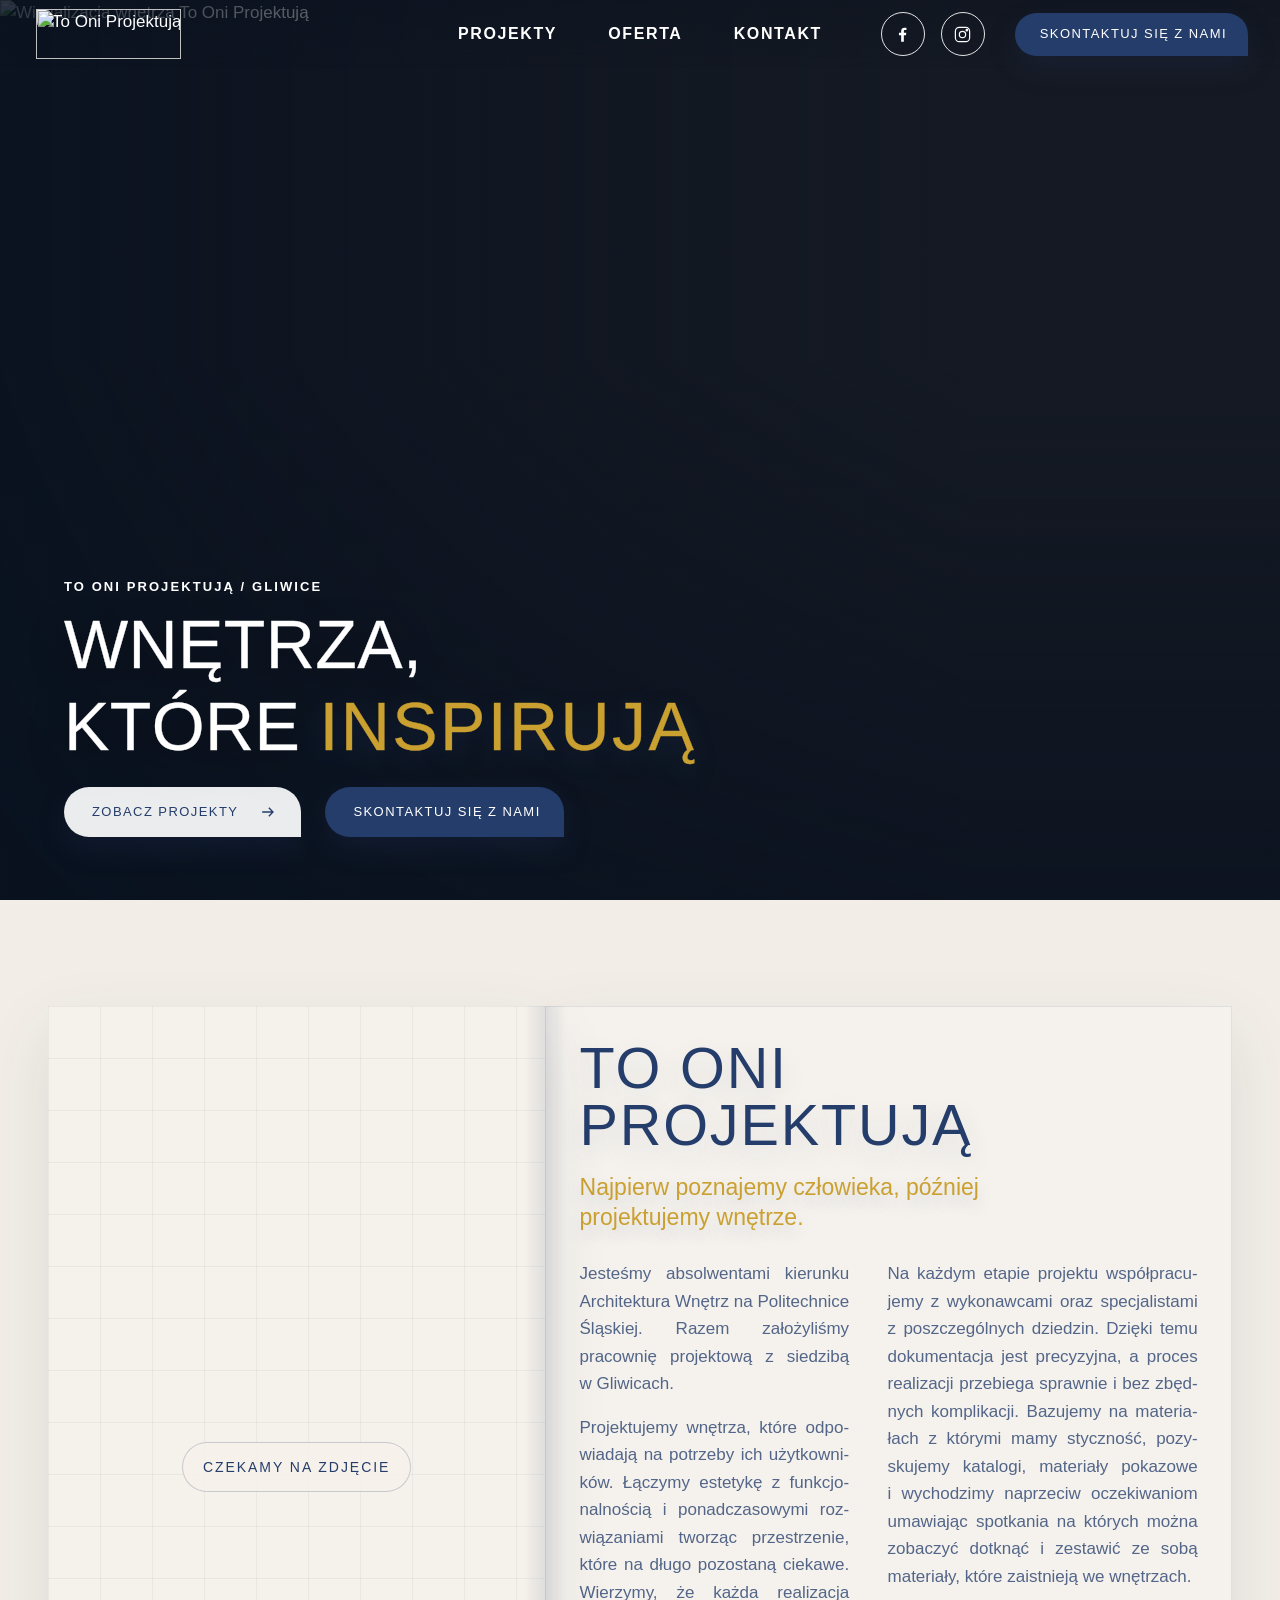
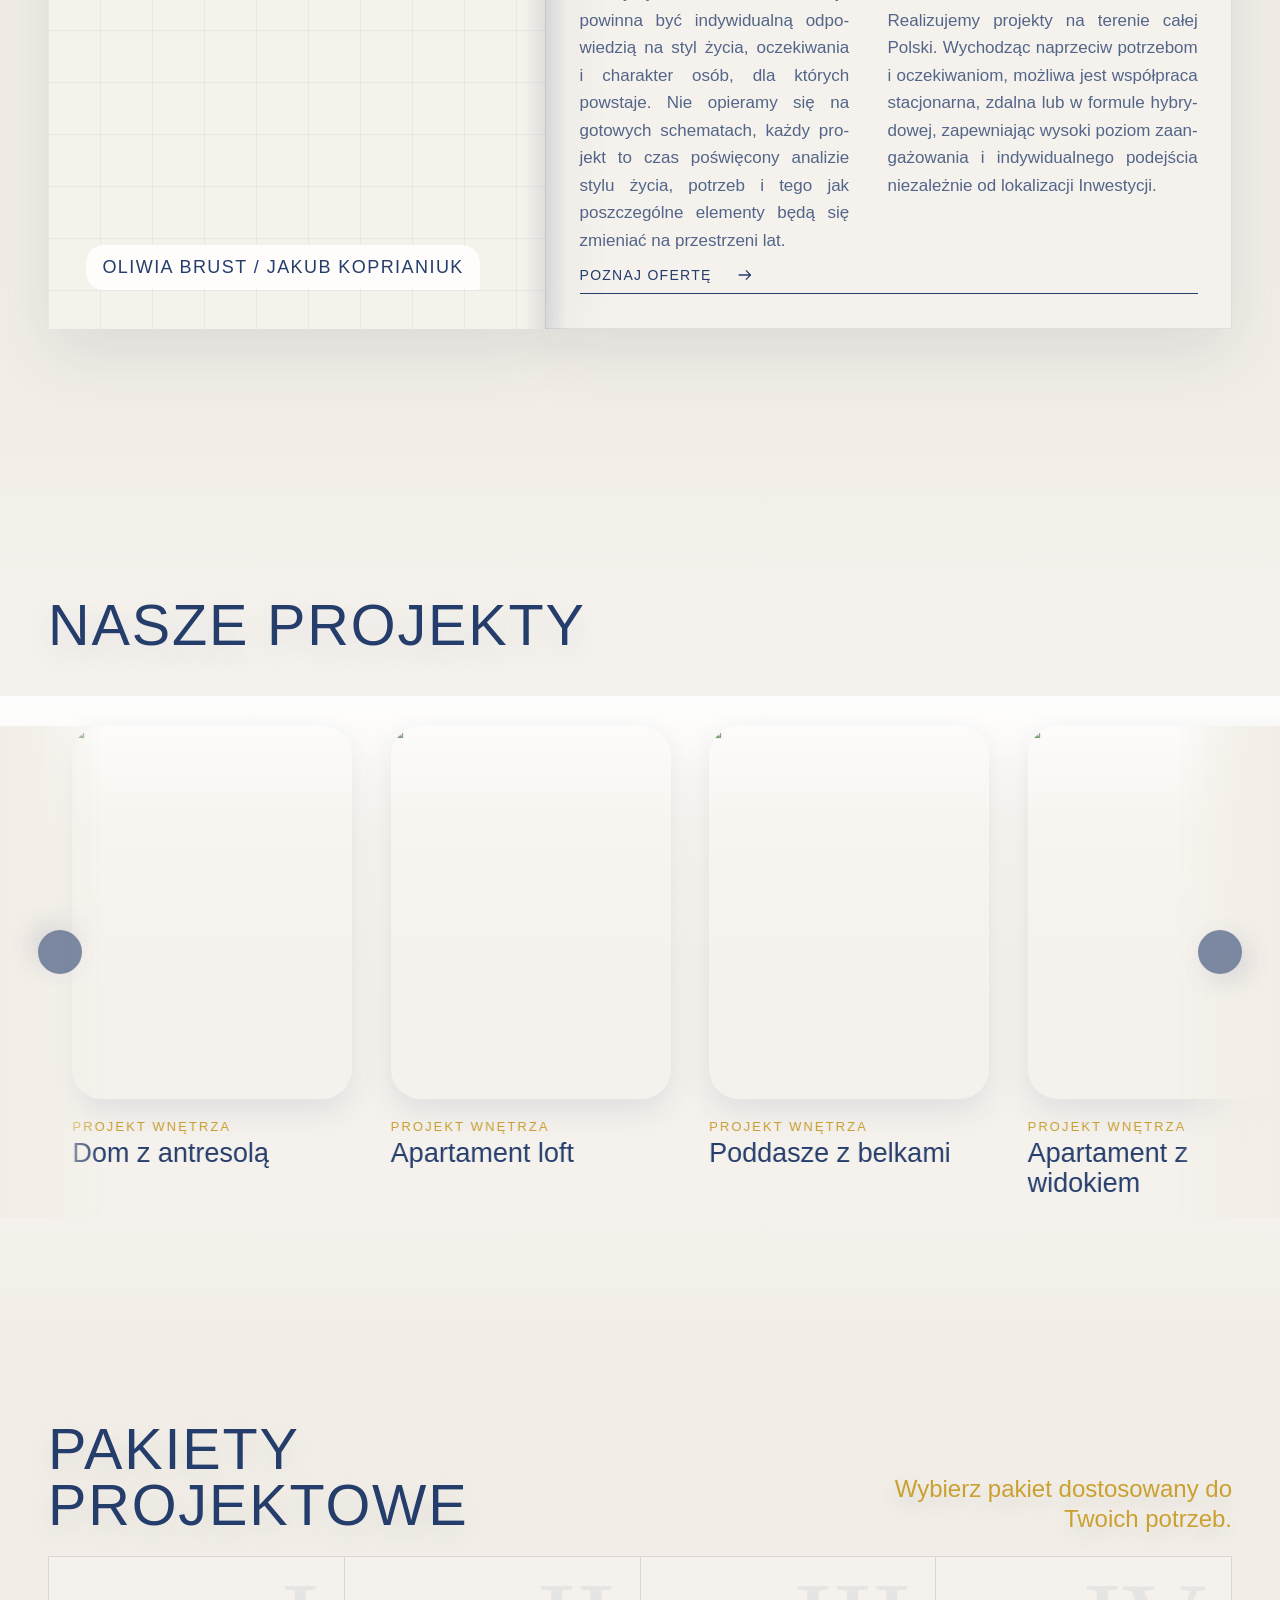
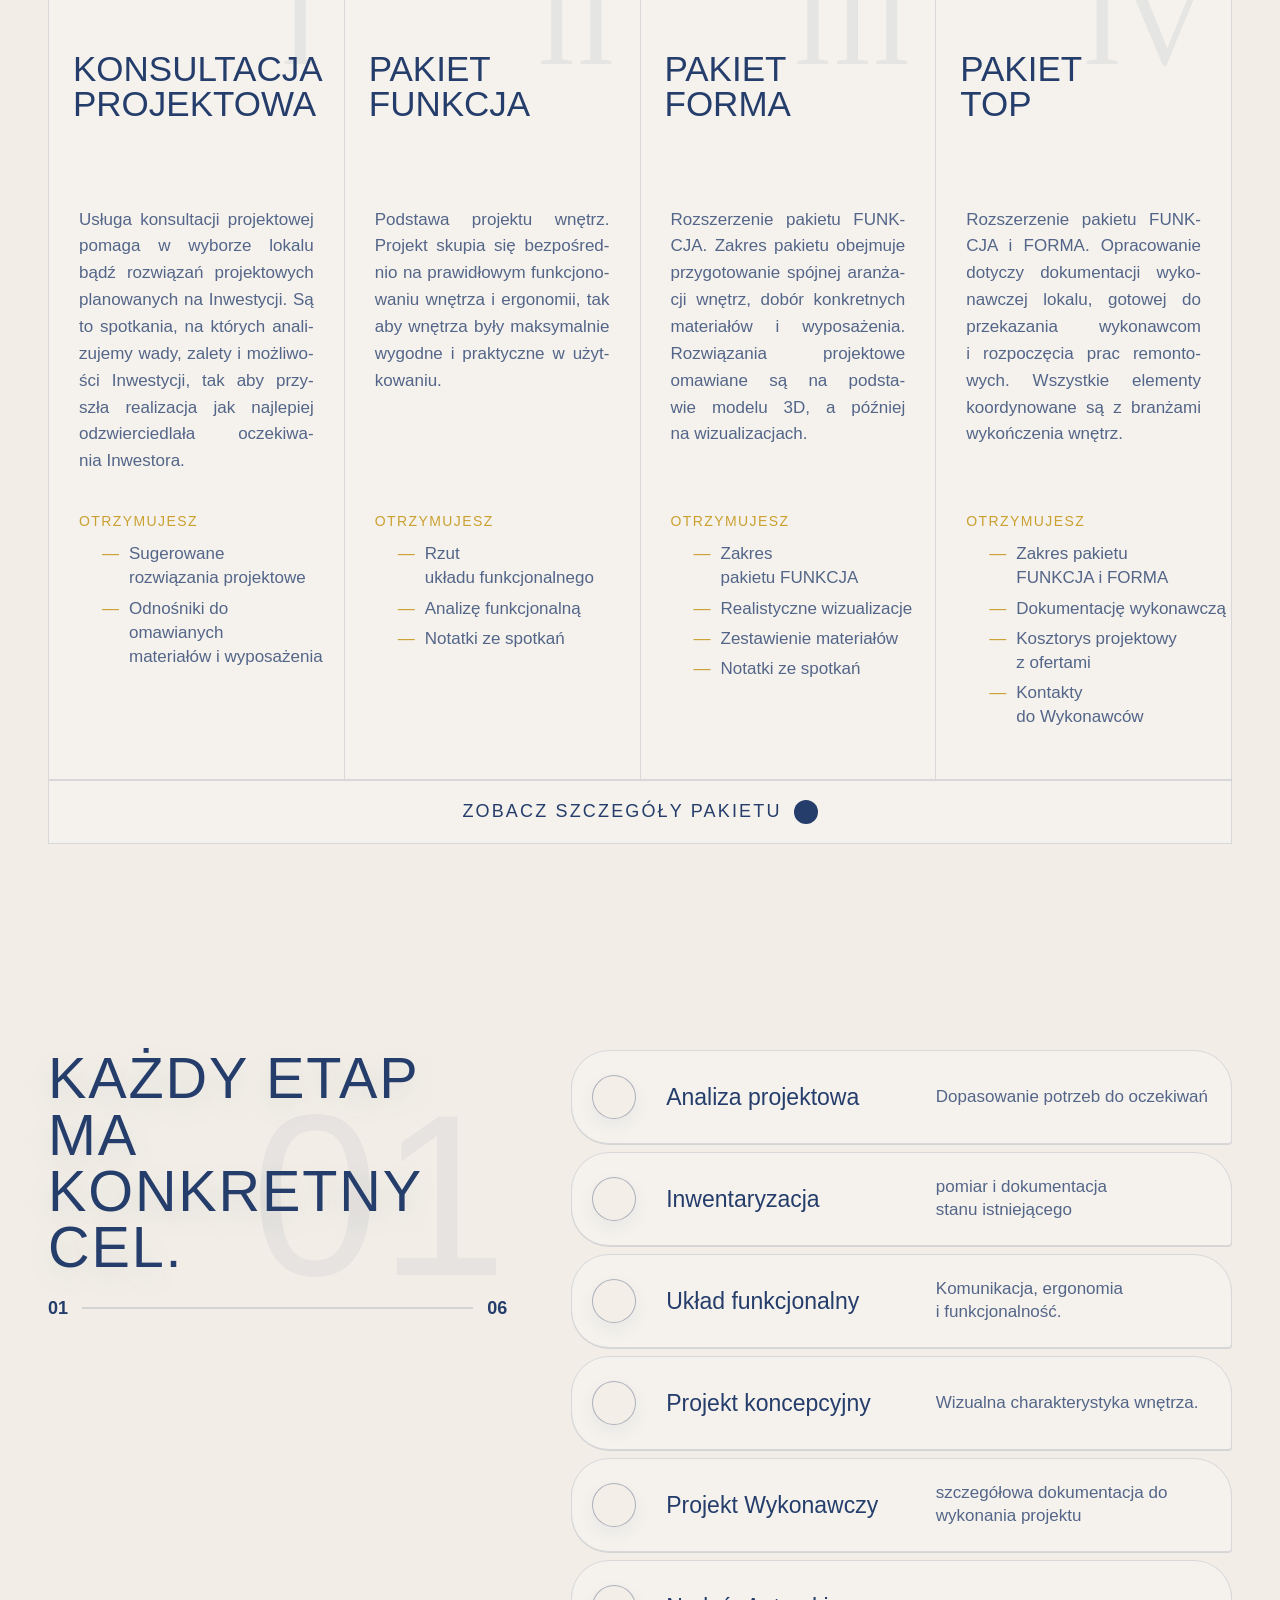
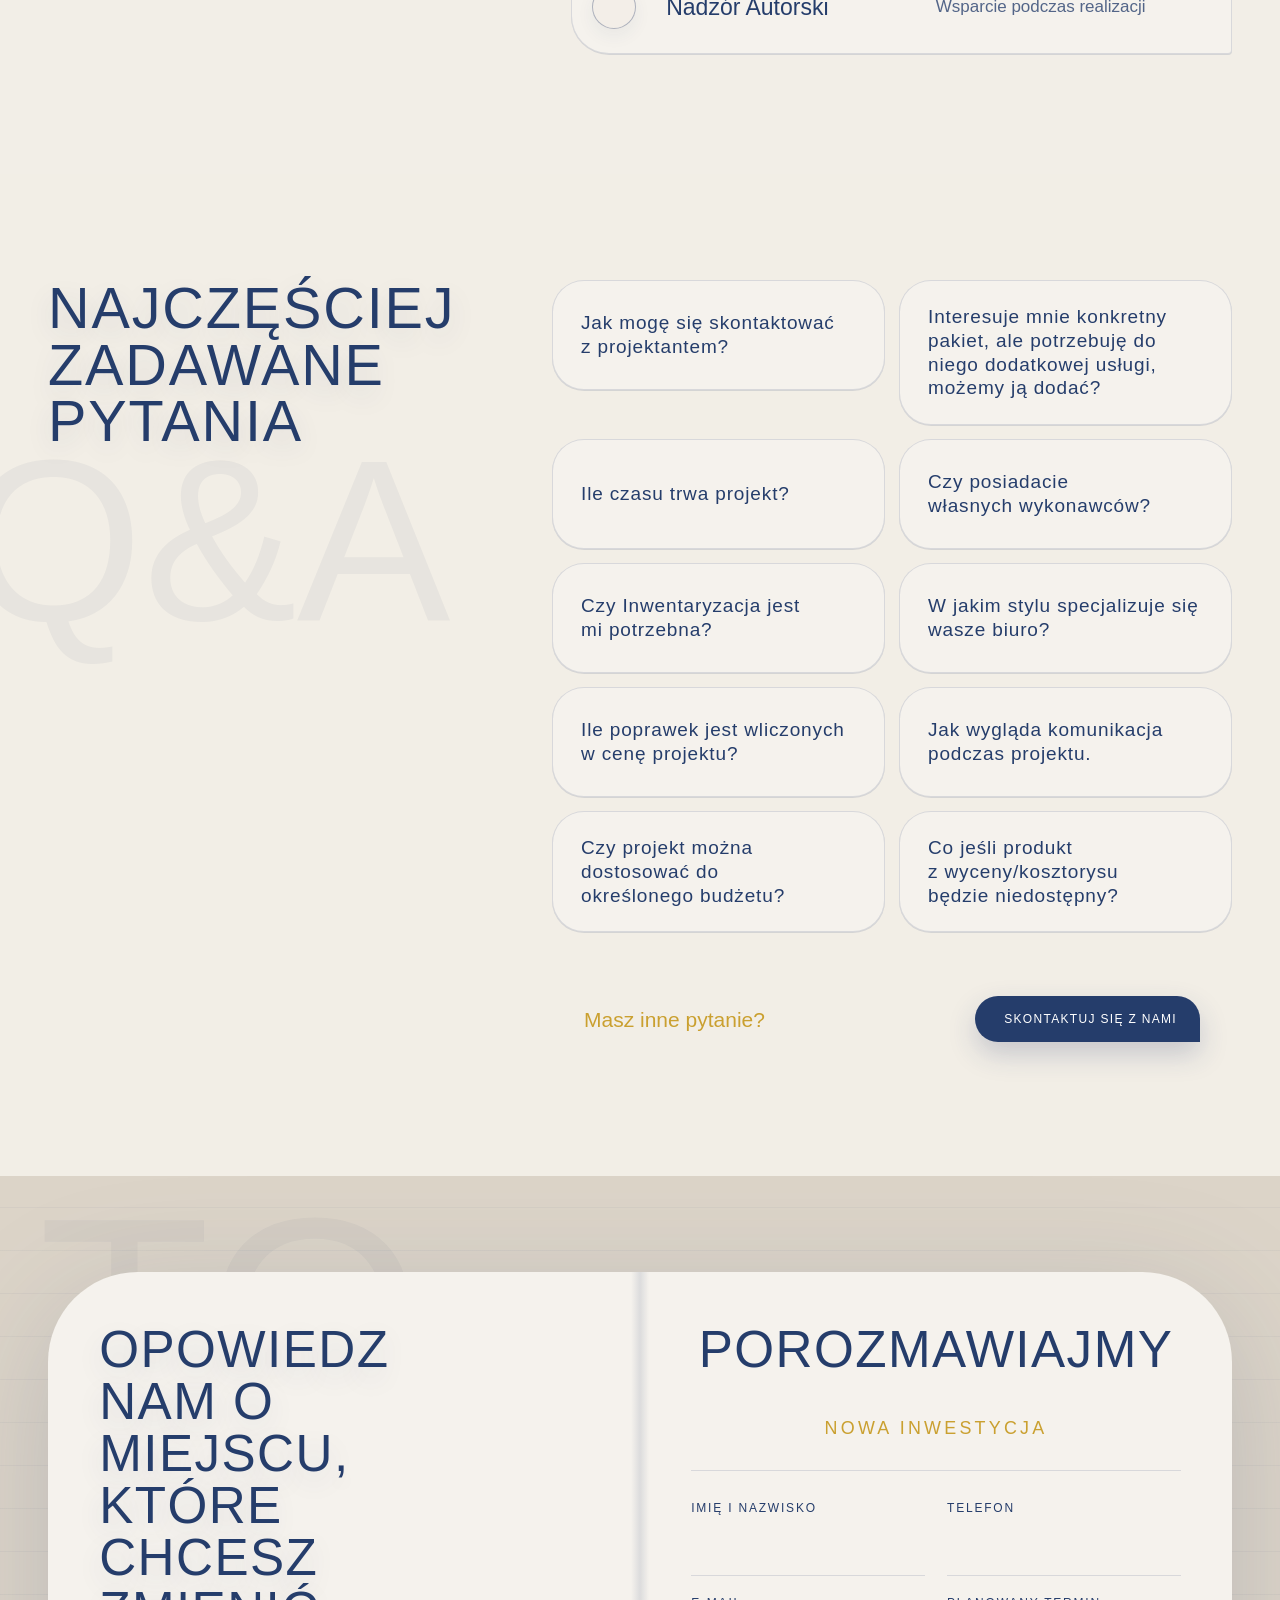
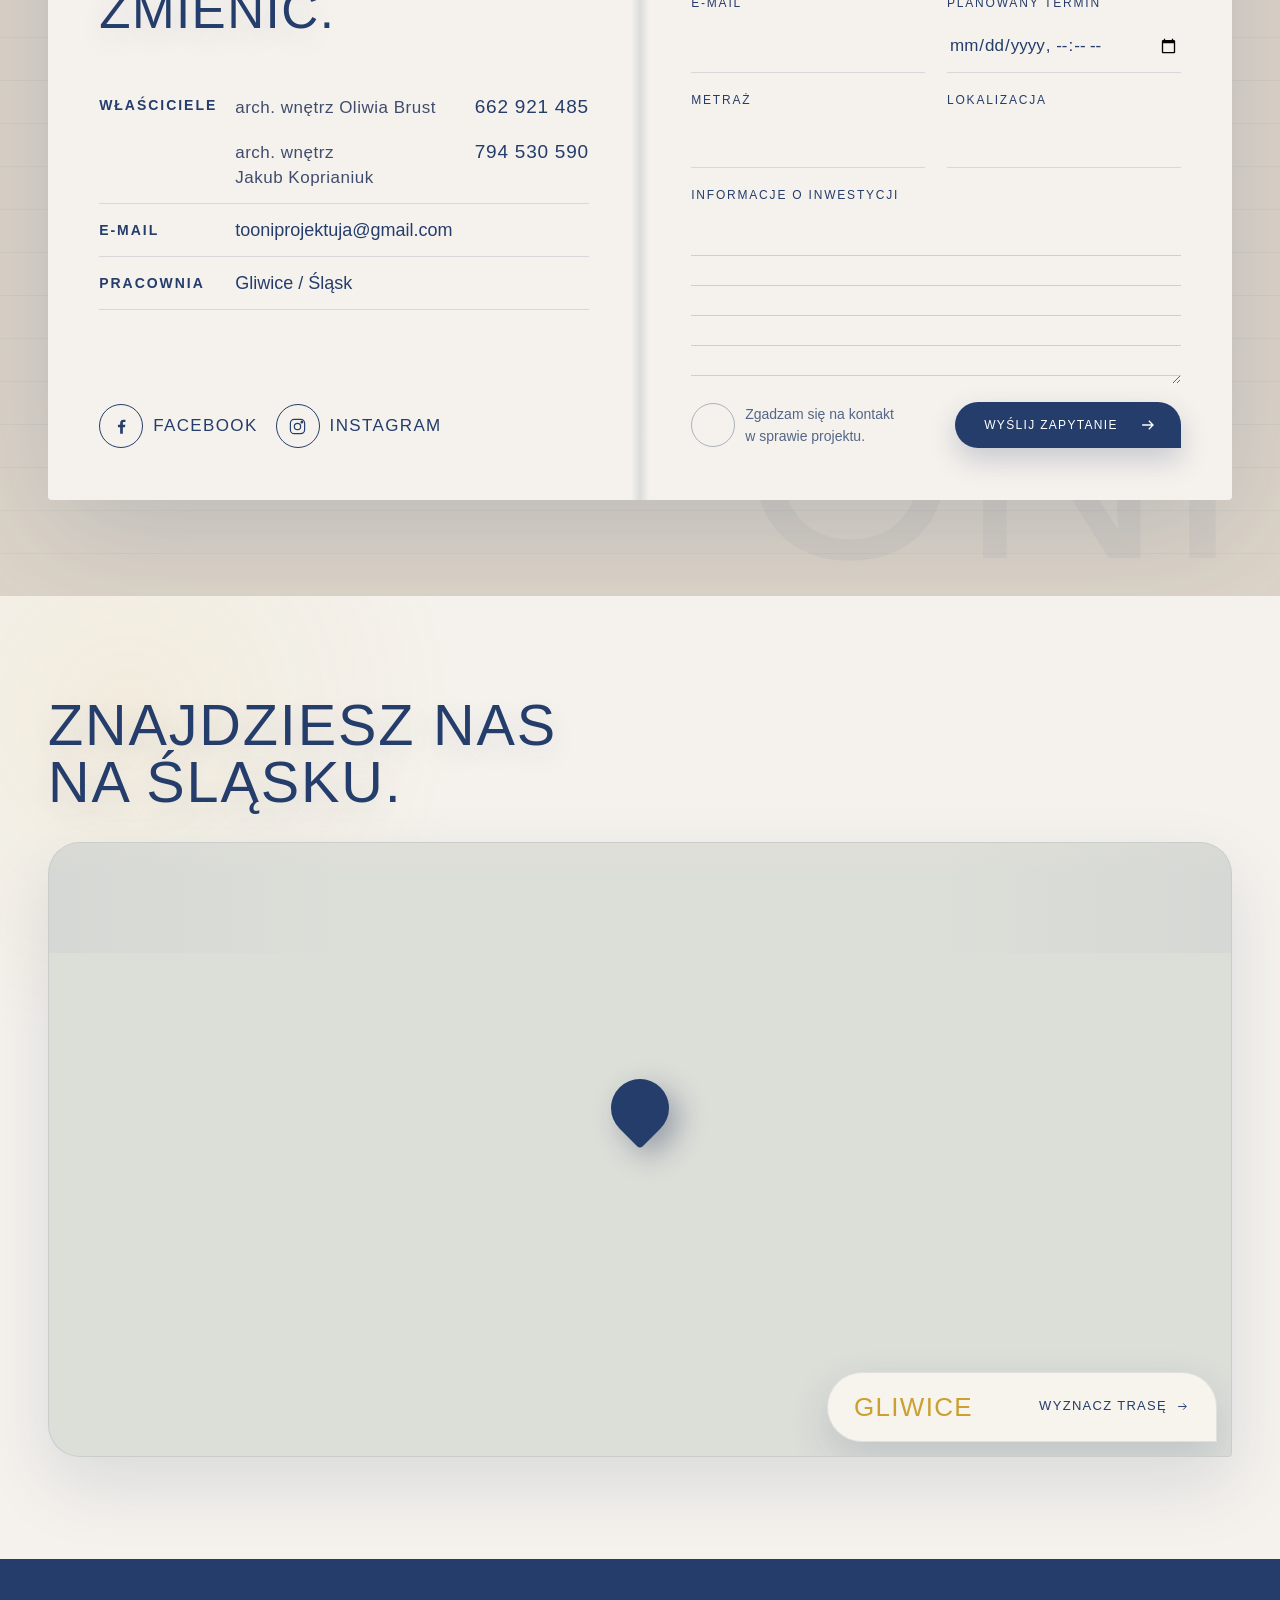
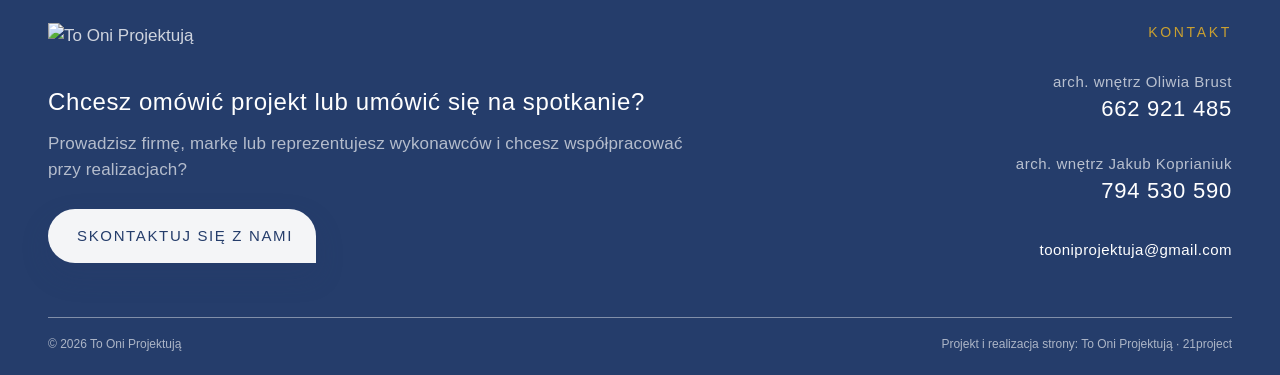
==== commit 52bbe754: "Napraw nieskonczone przewijanie karuzeli" ====
--- a/index.html
+++ b/index.html
@@ -793,7 +793,7 @@
 </div>
 </div>
 <script src="dzielenie-pl.js?v=20260929a"></script>
-<script src="script.js?v=20260929a">
+<script src="script.js?v=20260929b">
 </script>
 </body>
 </html>
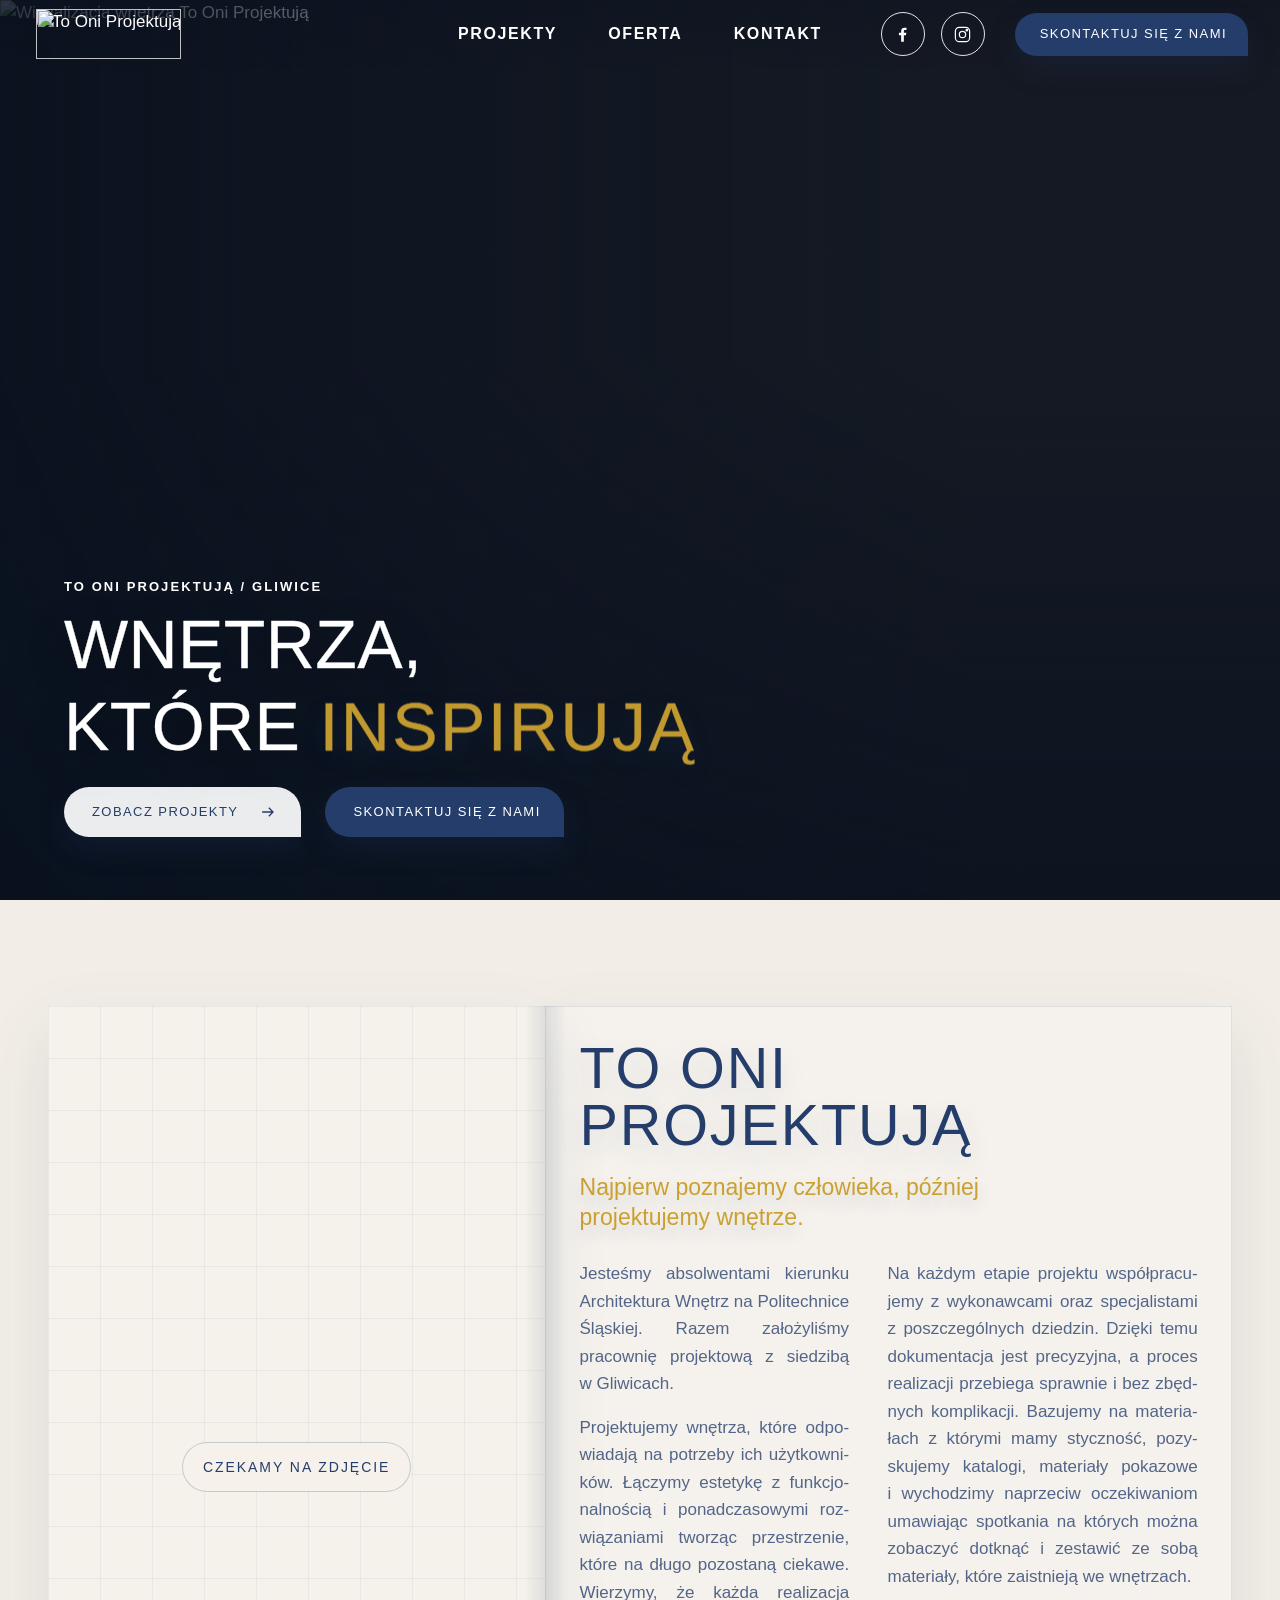
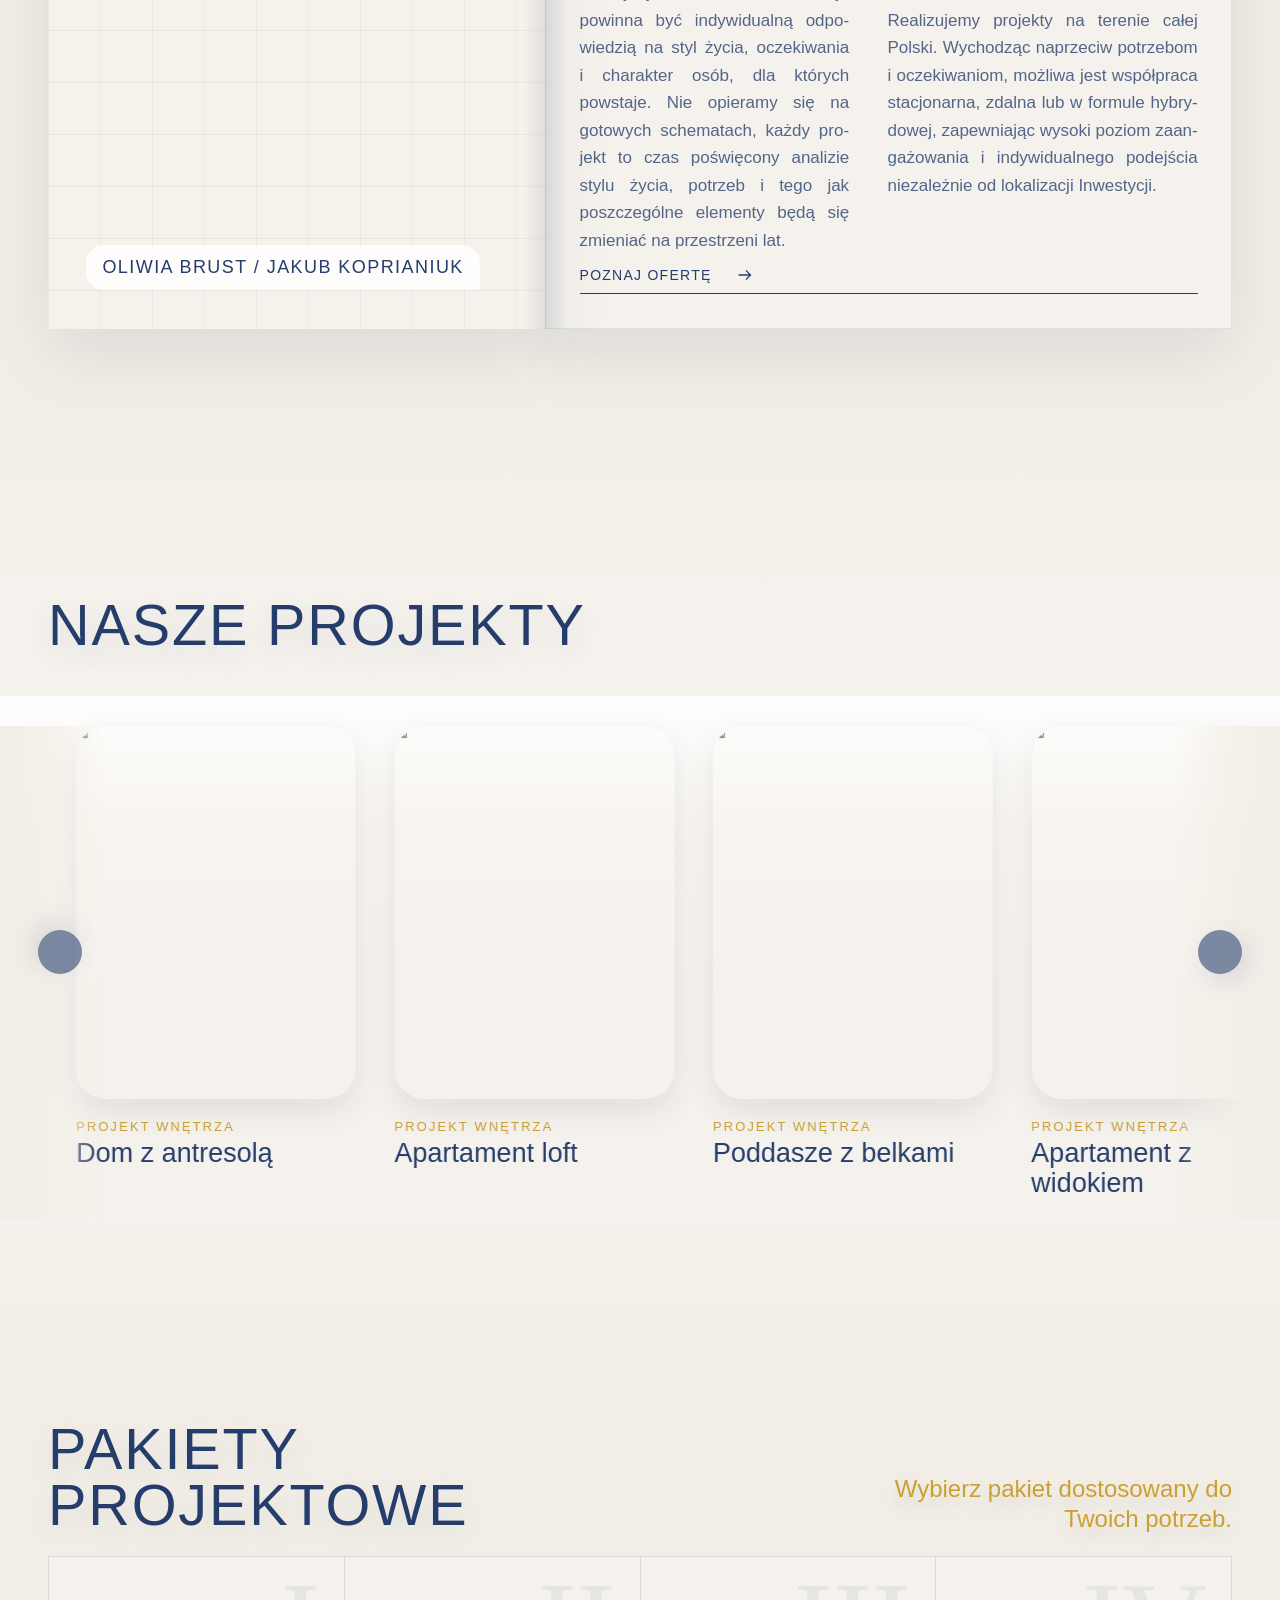
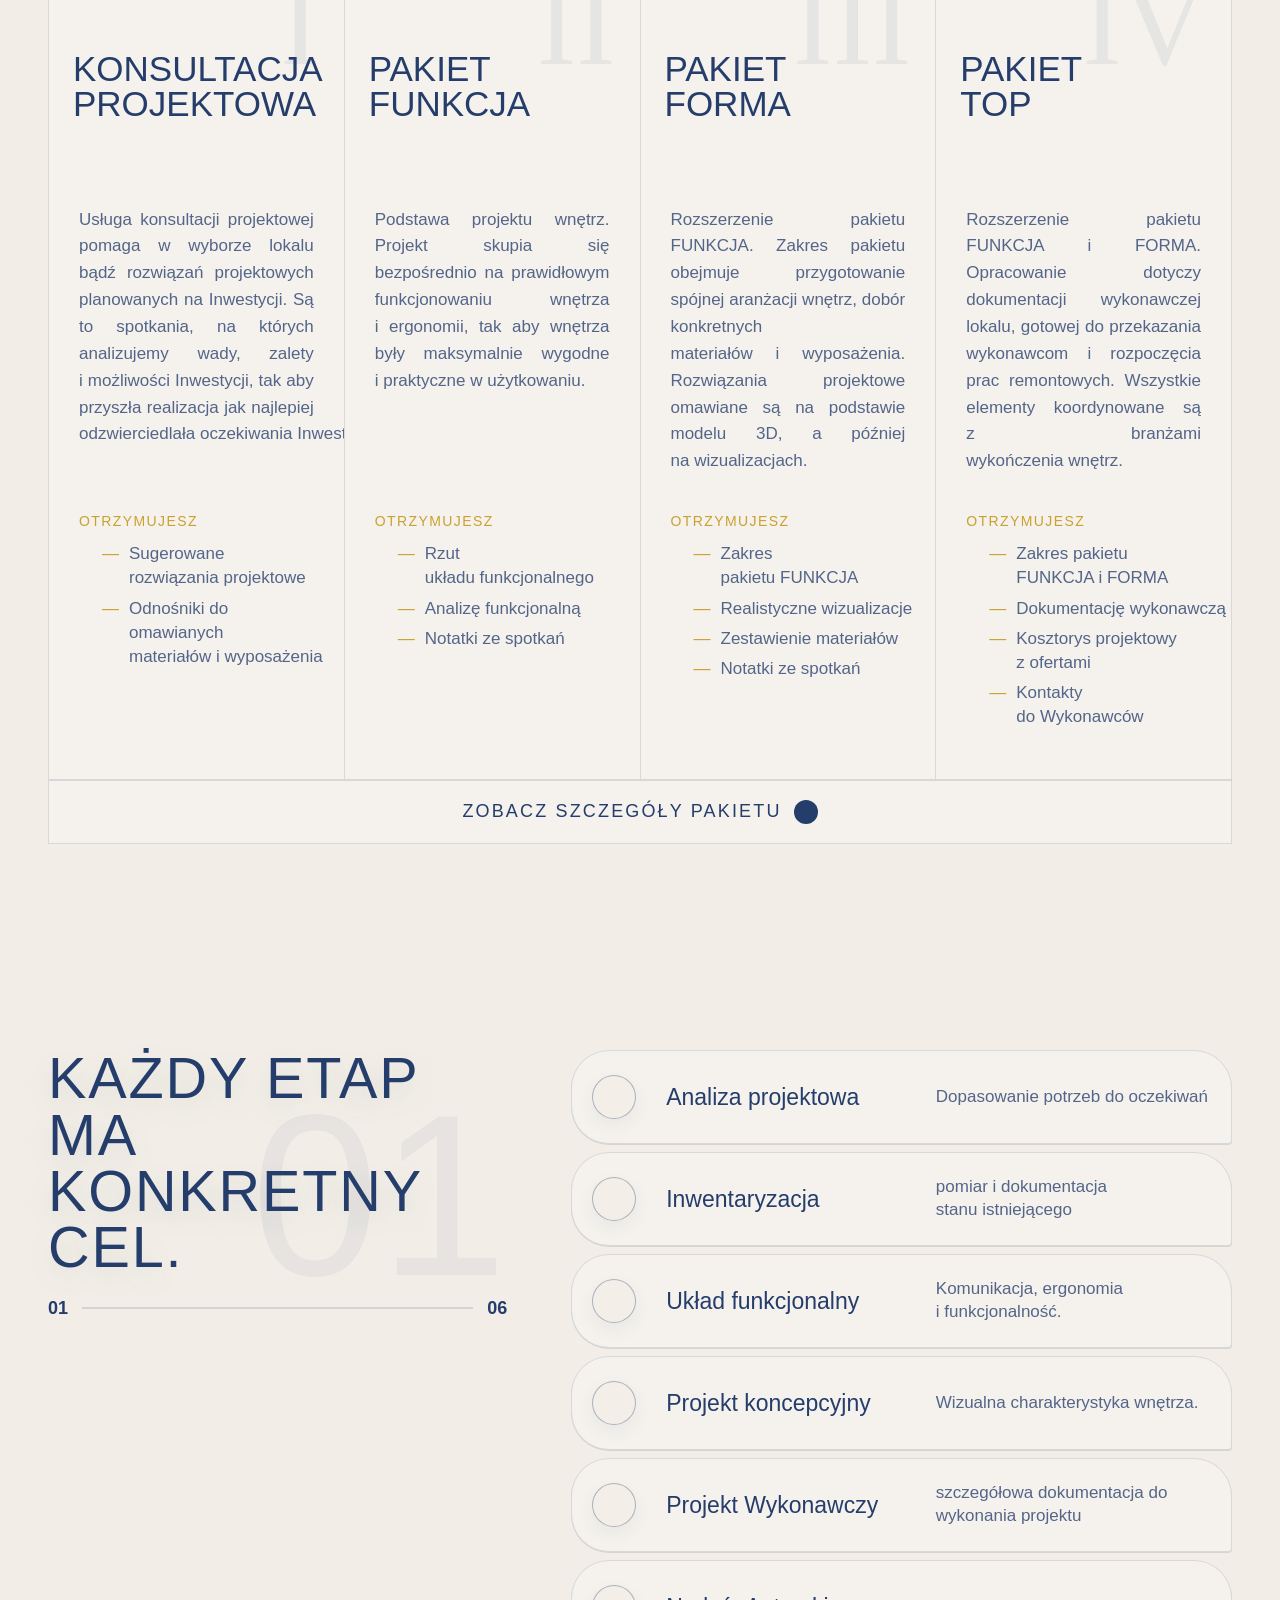
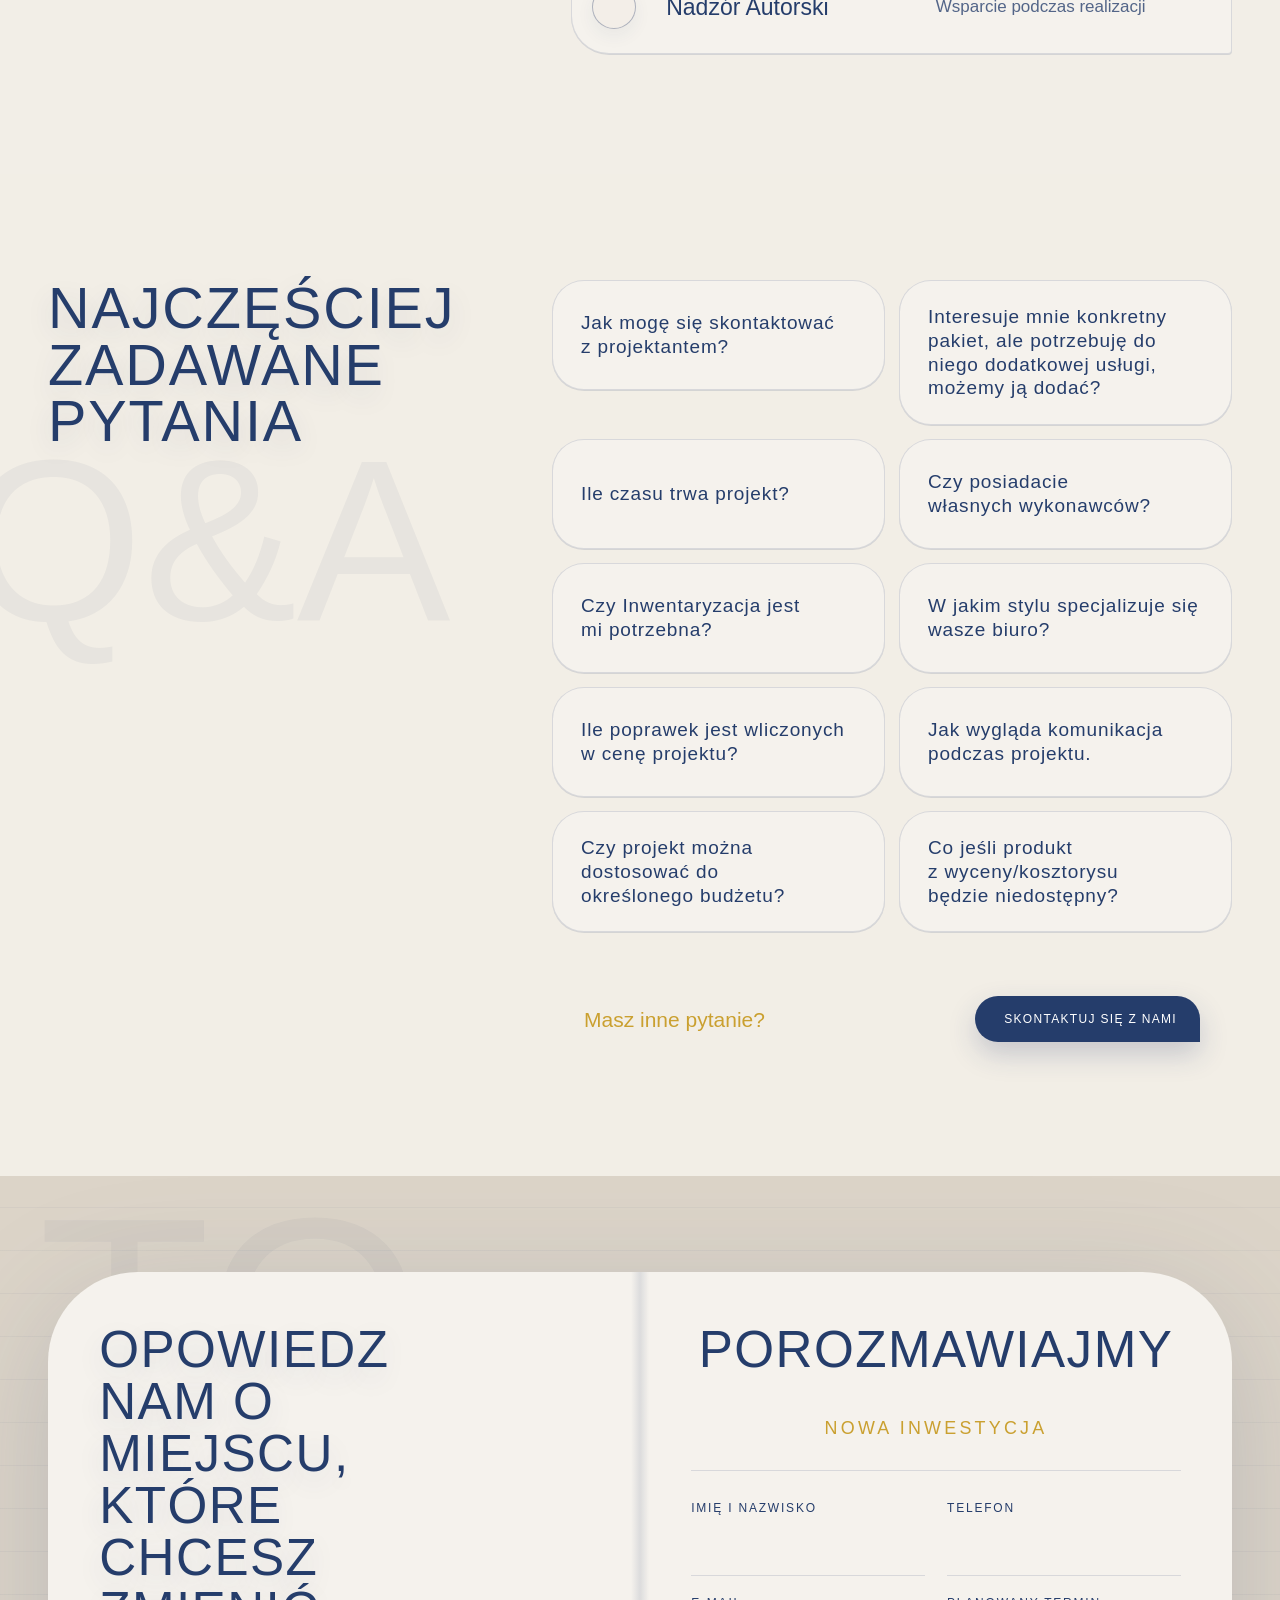
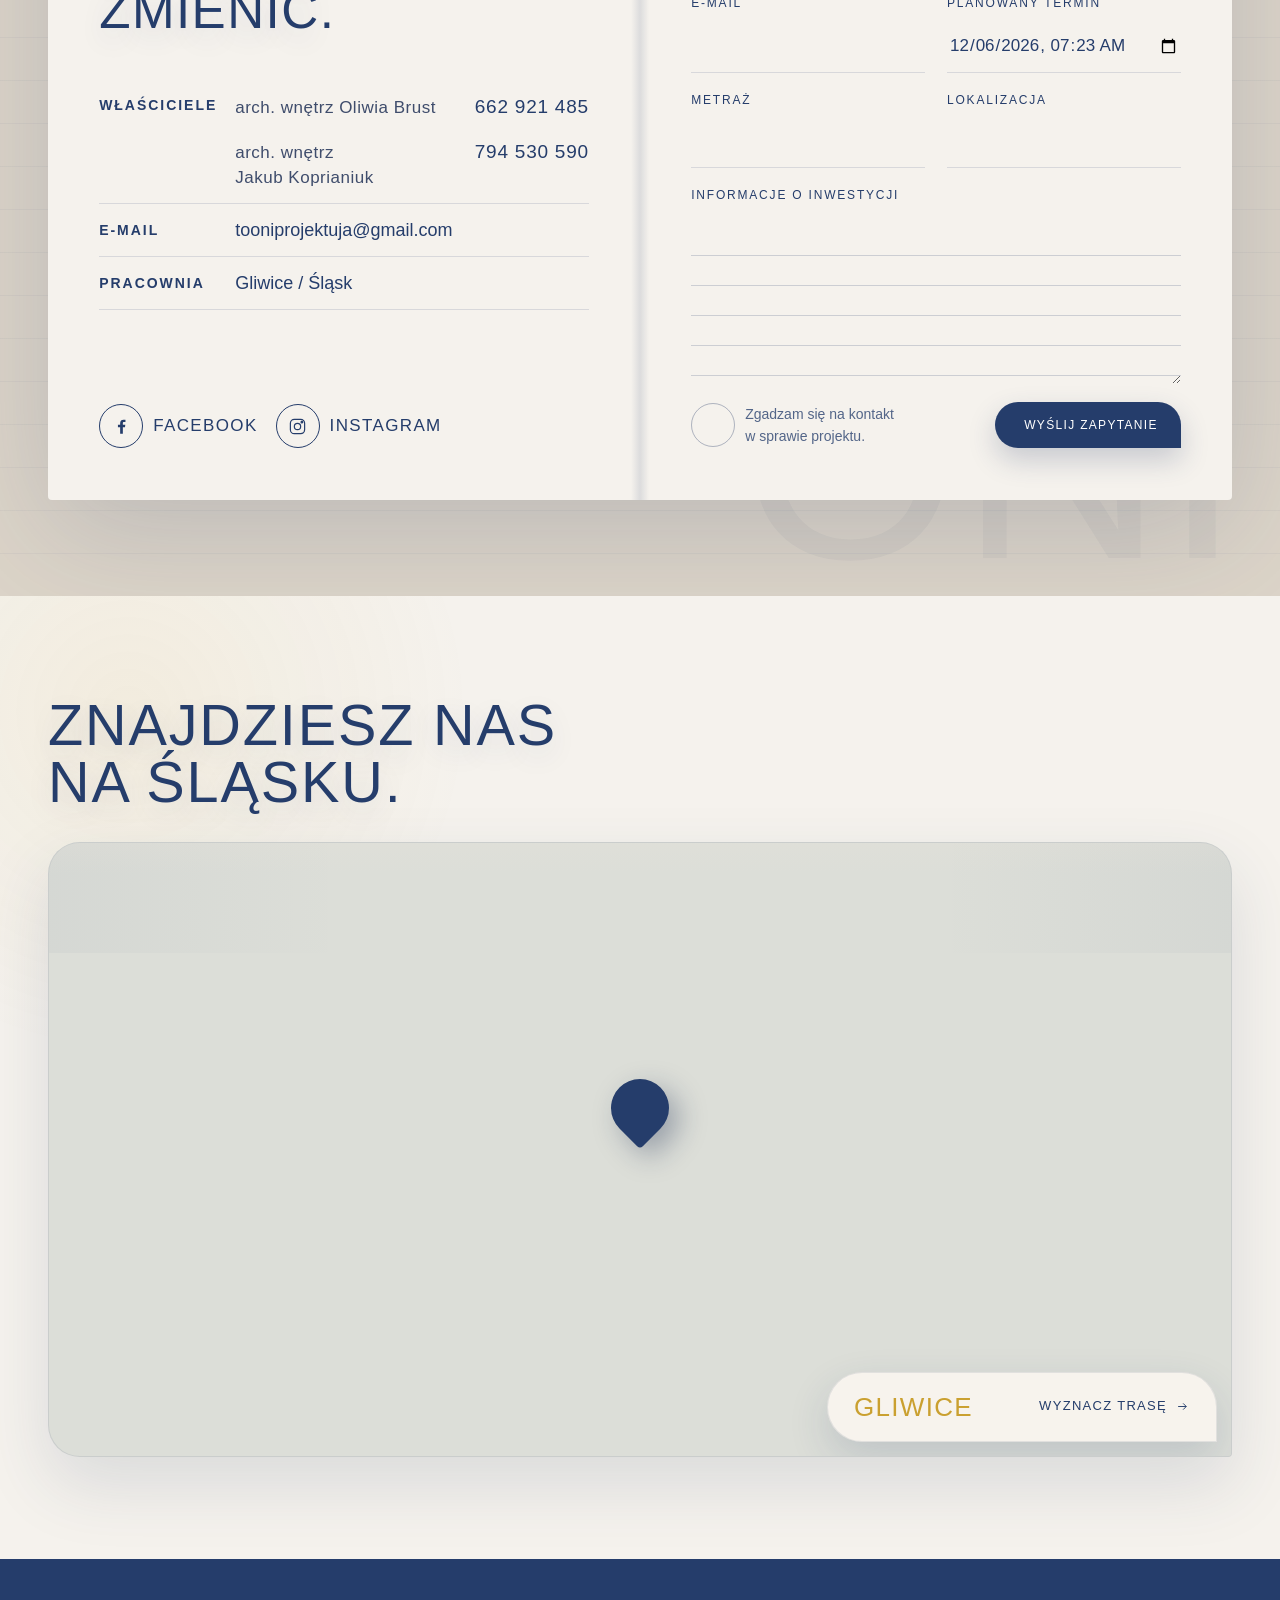
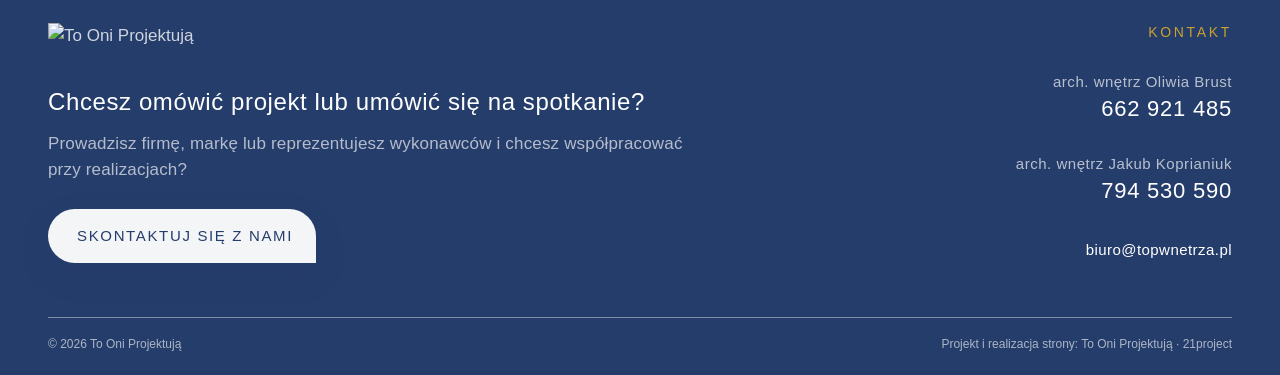
==== commit 8875f17a: "Popraw formularze, typografie i przewijanie miniatur" ====
--- a/index.html
+++ b/index.html
@@ -18,7 +18,7 @@
 <link href="top-logo-znak.png?v=20260929a" rel="icon" type="image/png"/>
 <link as="font" crossorigin="" href="isocpeur.ttf" rel="preload" type="font/ttf"/>
 <link as="font" crossorigin="" href="gill-sans-mt.ttf" rel="preload" type="font/ttf"/>
-<link href="style.css?v=20260929a" rel="stylesheet"/>
+<link href="style.css?v=20260930a" rel="stylesheet"/>
 <script type="application/ld+json">
    {"@context":"https://schema.org","@type":"InteriorDesigner","name":"To Oni Projektują","url":"https://jakubskrzypiec.github.io/tooniprojektujaa/","image":"https://jakubskrzypiec.github.io/tooniprojektujaa/hero-generated.jpg","telephone":"+48 794 530 590","email":"tooniprojektuja@gmail.com","address":{"@type":"PostalAddress","addressLocality":"Gliwice","addressCountry":"PL"},"areaServed":"Polska","sameAs":["https://www.instagram.com/to_oni_projektuja/","https://www.facebook.com/61583774015406/"]}
   </script>
@@ -662,10 +662,6 @@
 </label>
 <button class="drop-button" type="submit">
          Wyślij zapytanie
-         <svg>
-<use href="#icon-arrow">
-</use>
-</svg>
 </button>
 </div>
 <p class="success" data-success="">
@@ -717,7 +713,7 @@
 <p>
       Prowadzisz firmę, markę lub reprezentujesz wykonawców i chcesz współpracować przy realizacjach?
      </p>
-<a class="drop-button drop-button--light" href="mailto:tooniprojektuja@gmail.com">
+<a class="drop-button drop-button--light" href="mailto:biuro@topwnetrza.pl">
       Skontaktuj się z nami
 </a>
 </div>
@@ -742,8 +738,8 @@
        794 530 590
       </a>
 </div>
-<a class="footer__mail" href="mailto:tooniprojektuja@gmail.com">
-      tooniprojektuja@gmail.com
+<a class="footer__mail" href="mailto:biuro@topwnetrza.pl">
+      biuro@topwnetrza.pl
      </a>
 <div class="footer__socials">
 <a aria-label="Facebook" class="social" href="https://www.facebook.com/61583774015406/" rel="noopener" target="_blank">
@@ -793,7 +789,7 @@
 </div>
 </div>
 <script src="dzielenie-pl.js?v=20260929a"></script>
-<script src="script.js?v=20260929b">
+<script src="script.js?v=20260930a">
 </script>
 </body>
 </html>
--- a/style.css
+++ b/style.css
@@ -8375,11 +8375,13 @@
 
 .offer-consult__intro {
   max-width: 600px;
-  padding-top: 31px;
+  padding-top: 36px;
 }
 
 .offer-consult__intro p {
-  margin: 0 0 28px;
+  margin: 0 0 14px;
+  text-align: justify;
+  text-align-last: left;
   color: rgba(23, 40, 79, .72);
   font-size: 17px;
   line-height: 1.72;
@@ -8393,6 +8395,16 @@
 .offer-consult__intro .line-link svg {
   width: 18px;
   height: 18px;
+}
+
+@media (max-width: 900px) {
+  .offer-consult__head {
+    grid-template-columns: minmax(0, 1fr);
+  }
+
+  .offer-consult__intro {
+    padding-top: 0;
+  }
 }
 
 .offer-consult__journey {
@@ -9407,3 +9419,11 @@
   border-color: rgba(37, 61, 107, .46) !important;
   background: var(--navy) !important;
 }
+
+/* Bez dzielenia wyrazów poza tekstem sekcji O nas. */
+body *:not(.about__copy .rich-copy, .about__copy .rich-copy *) {
+  hyphens: none !important;
+  -webkit-hyphens: none !important;
+  overflow-wrap: normal !important;
+  word-break: normal !important;
+}
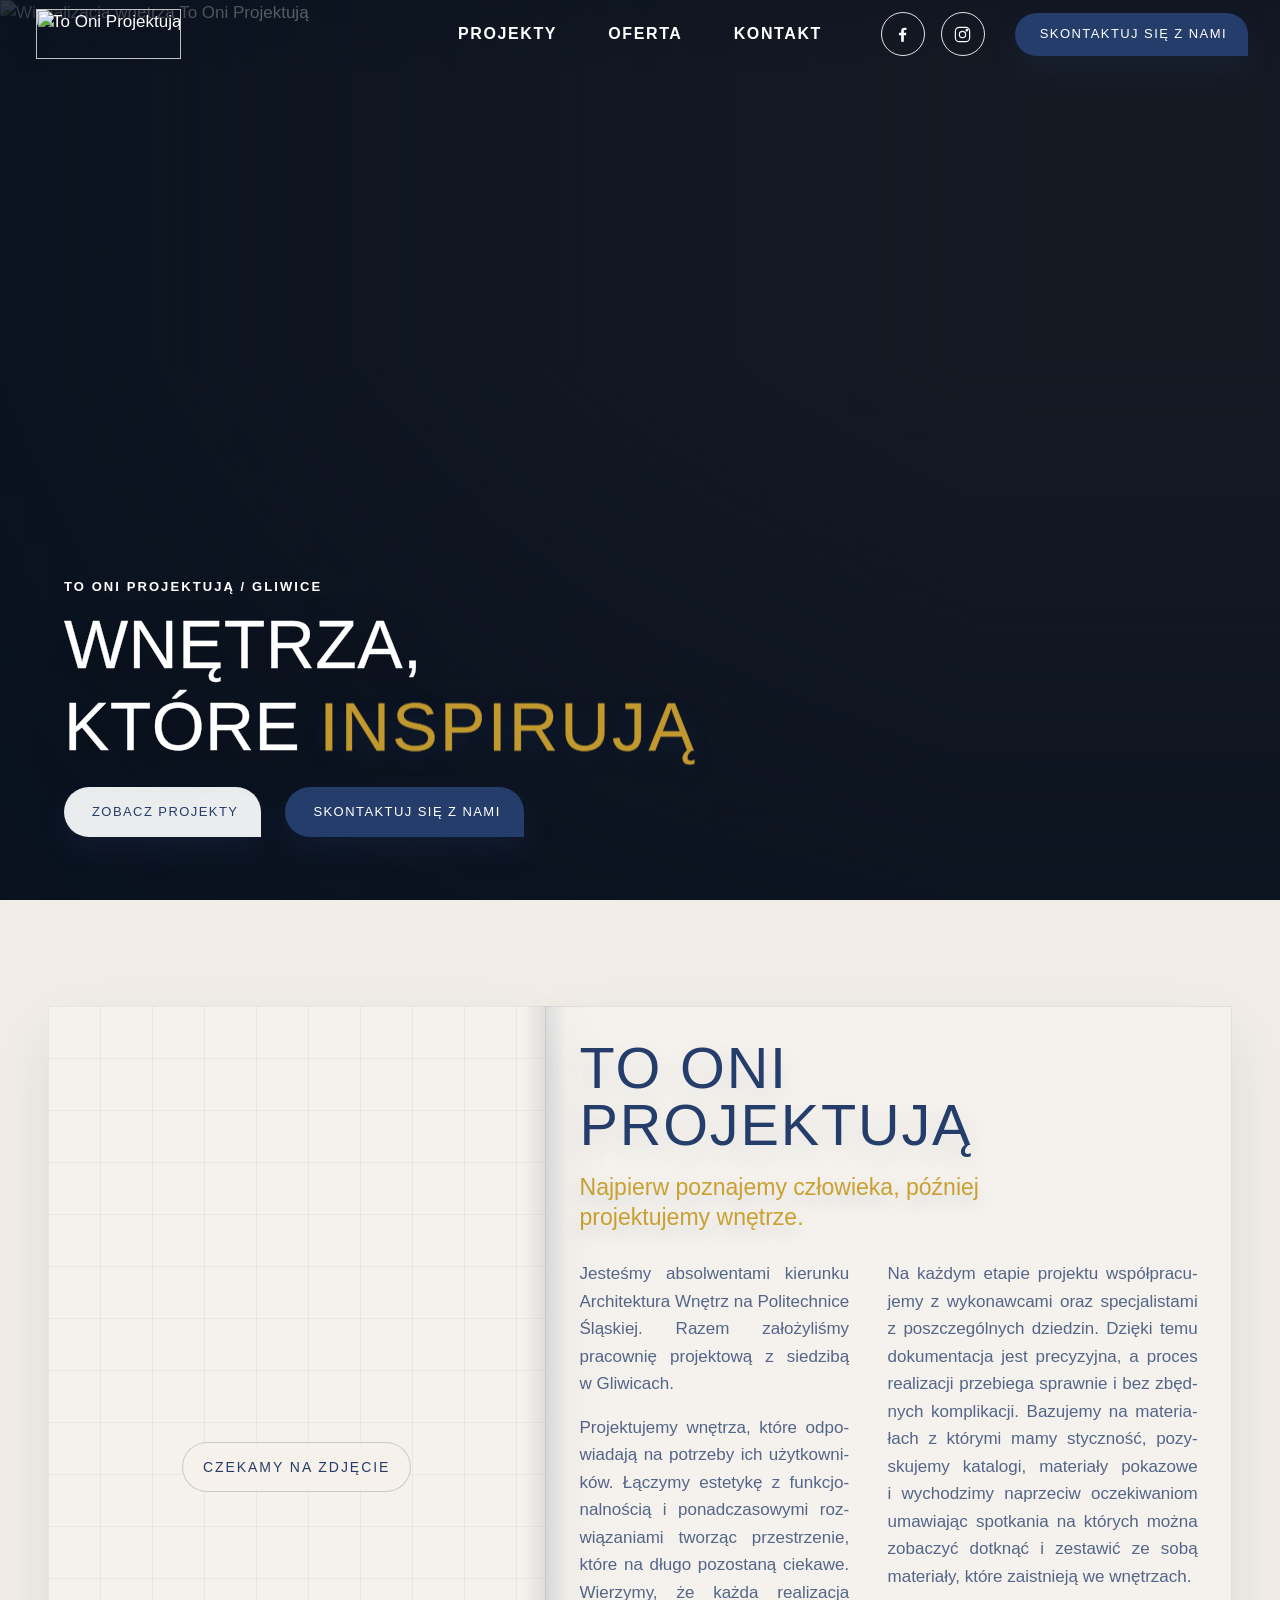
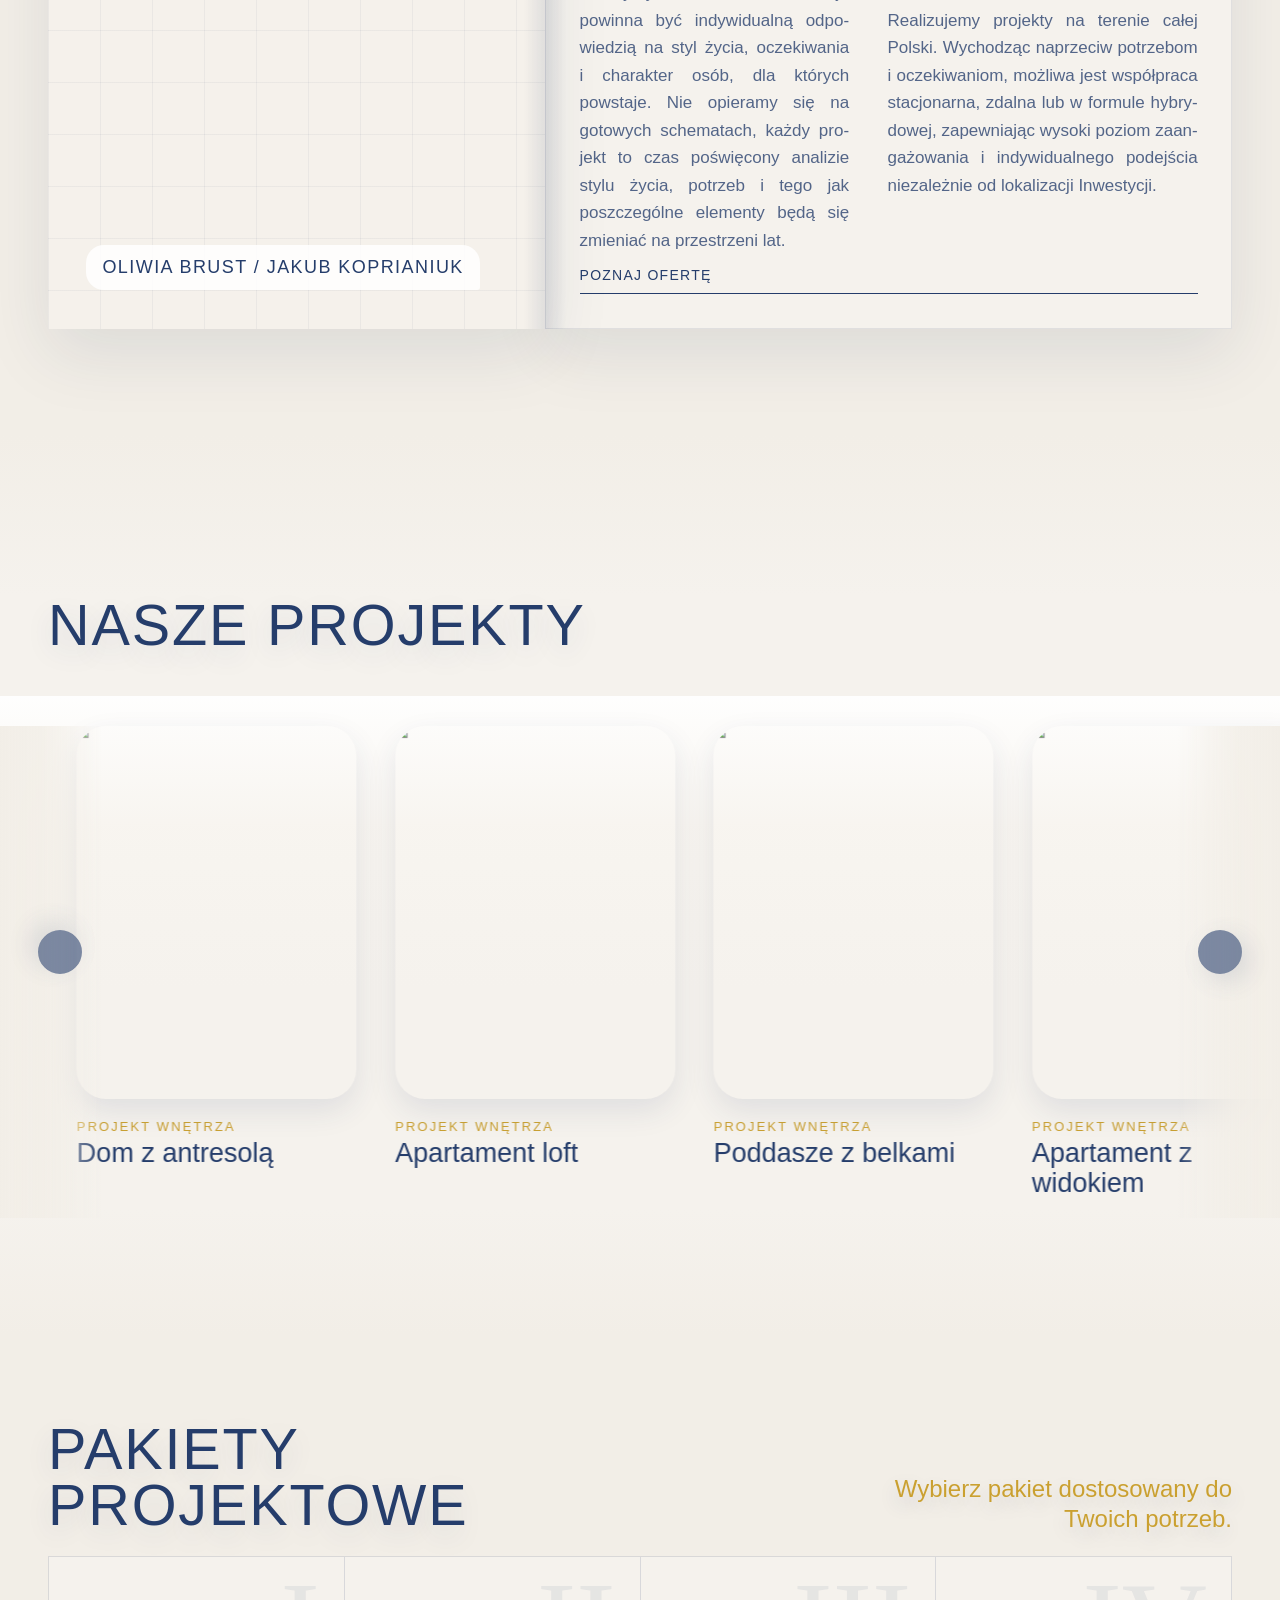
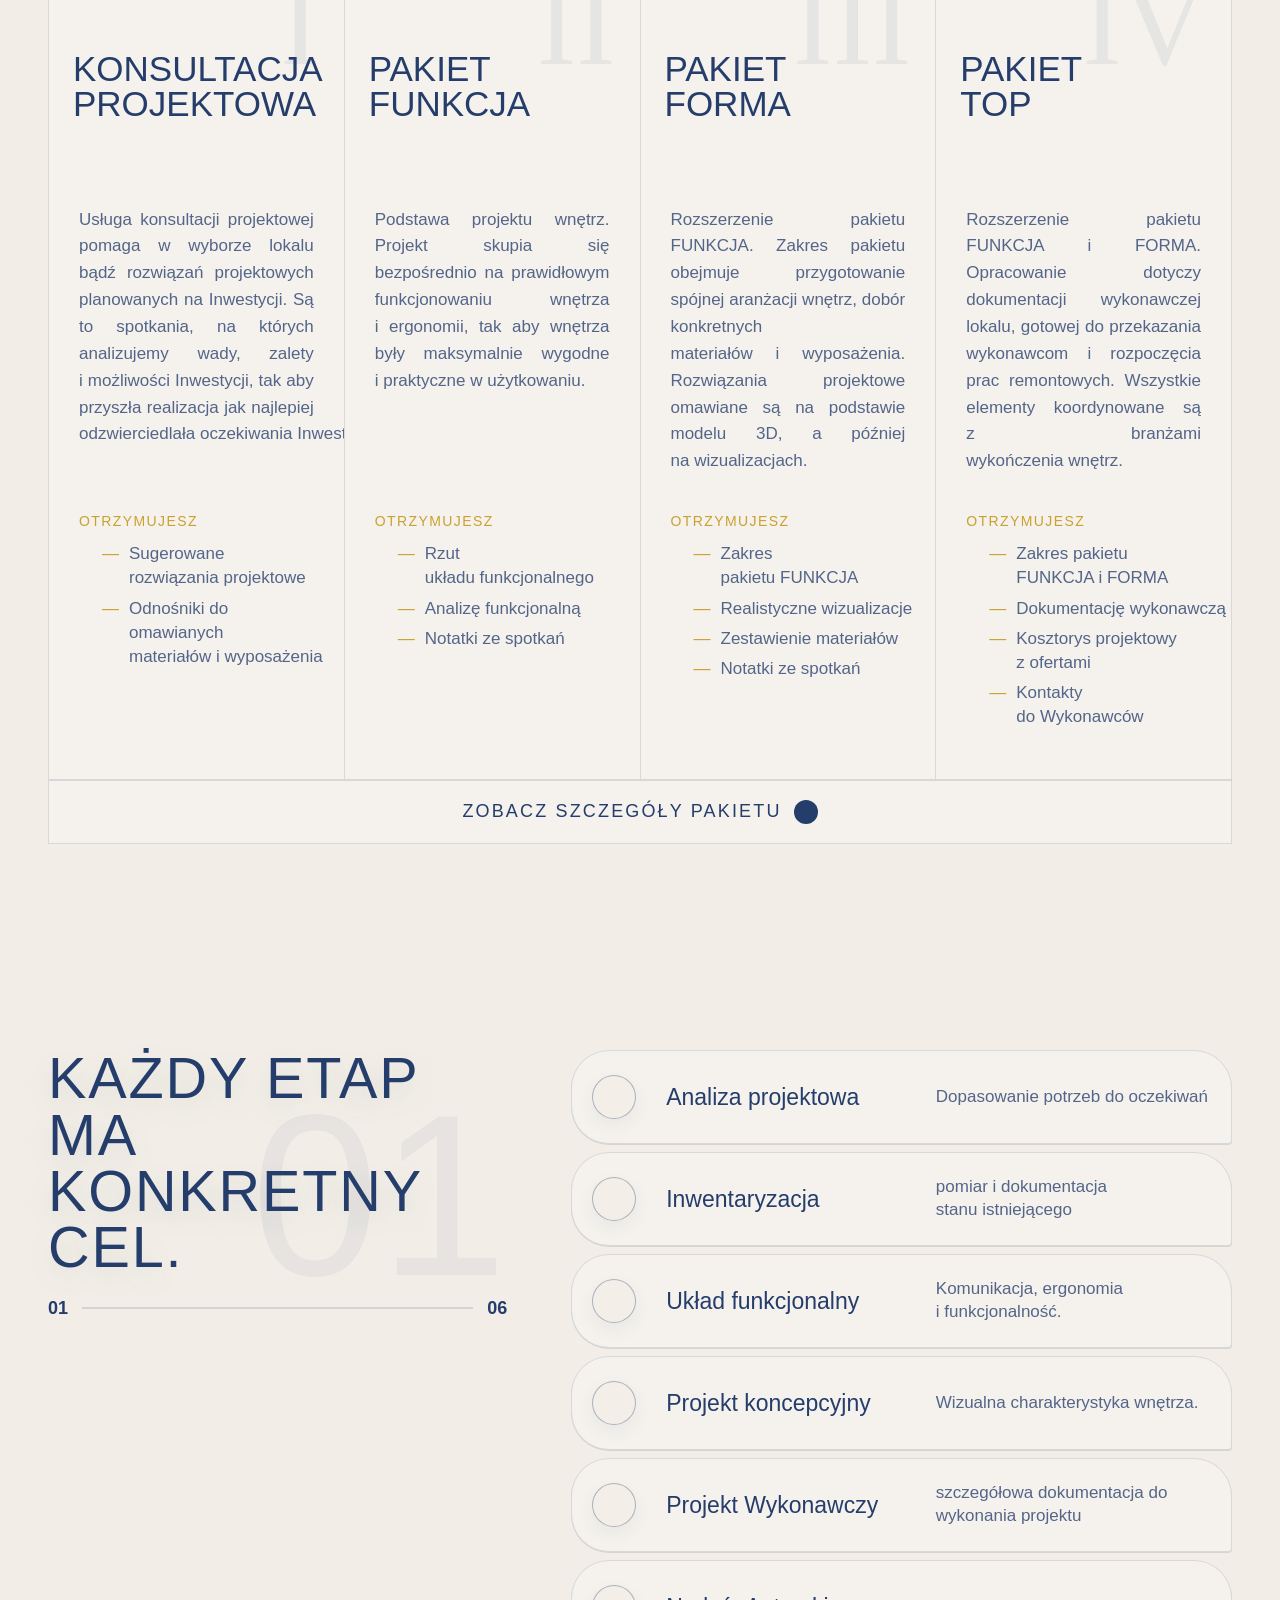
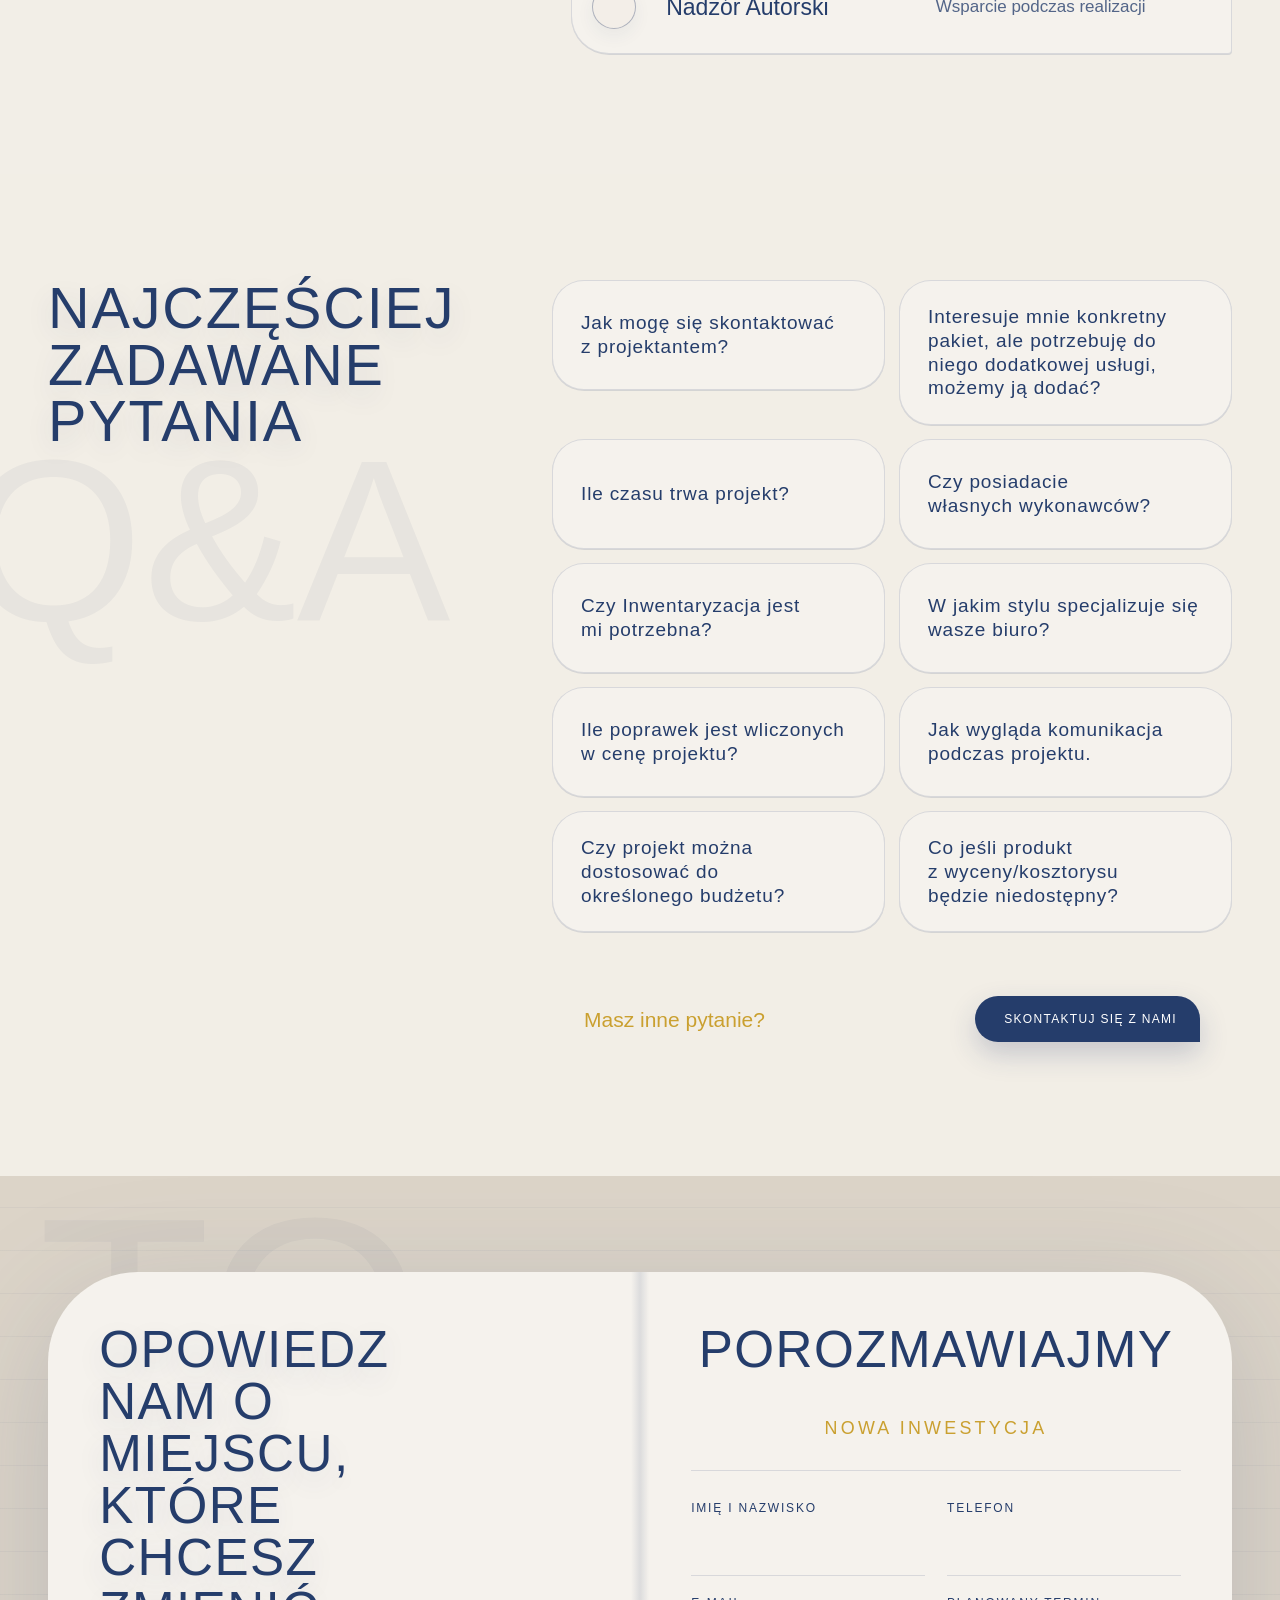
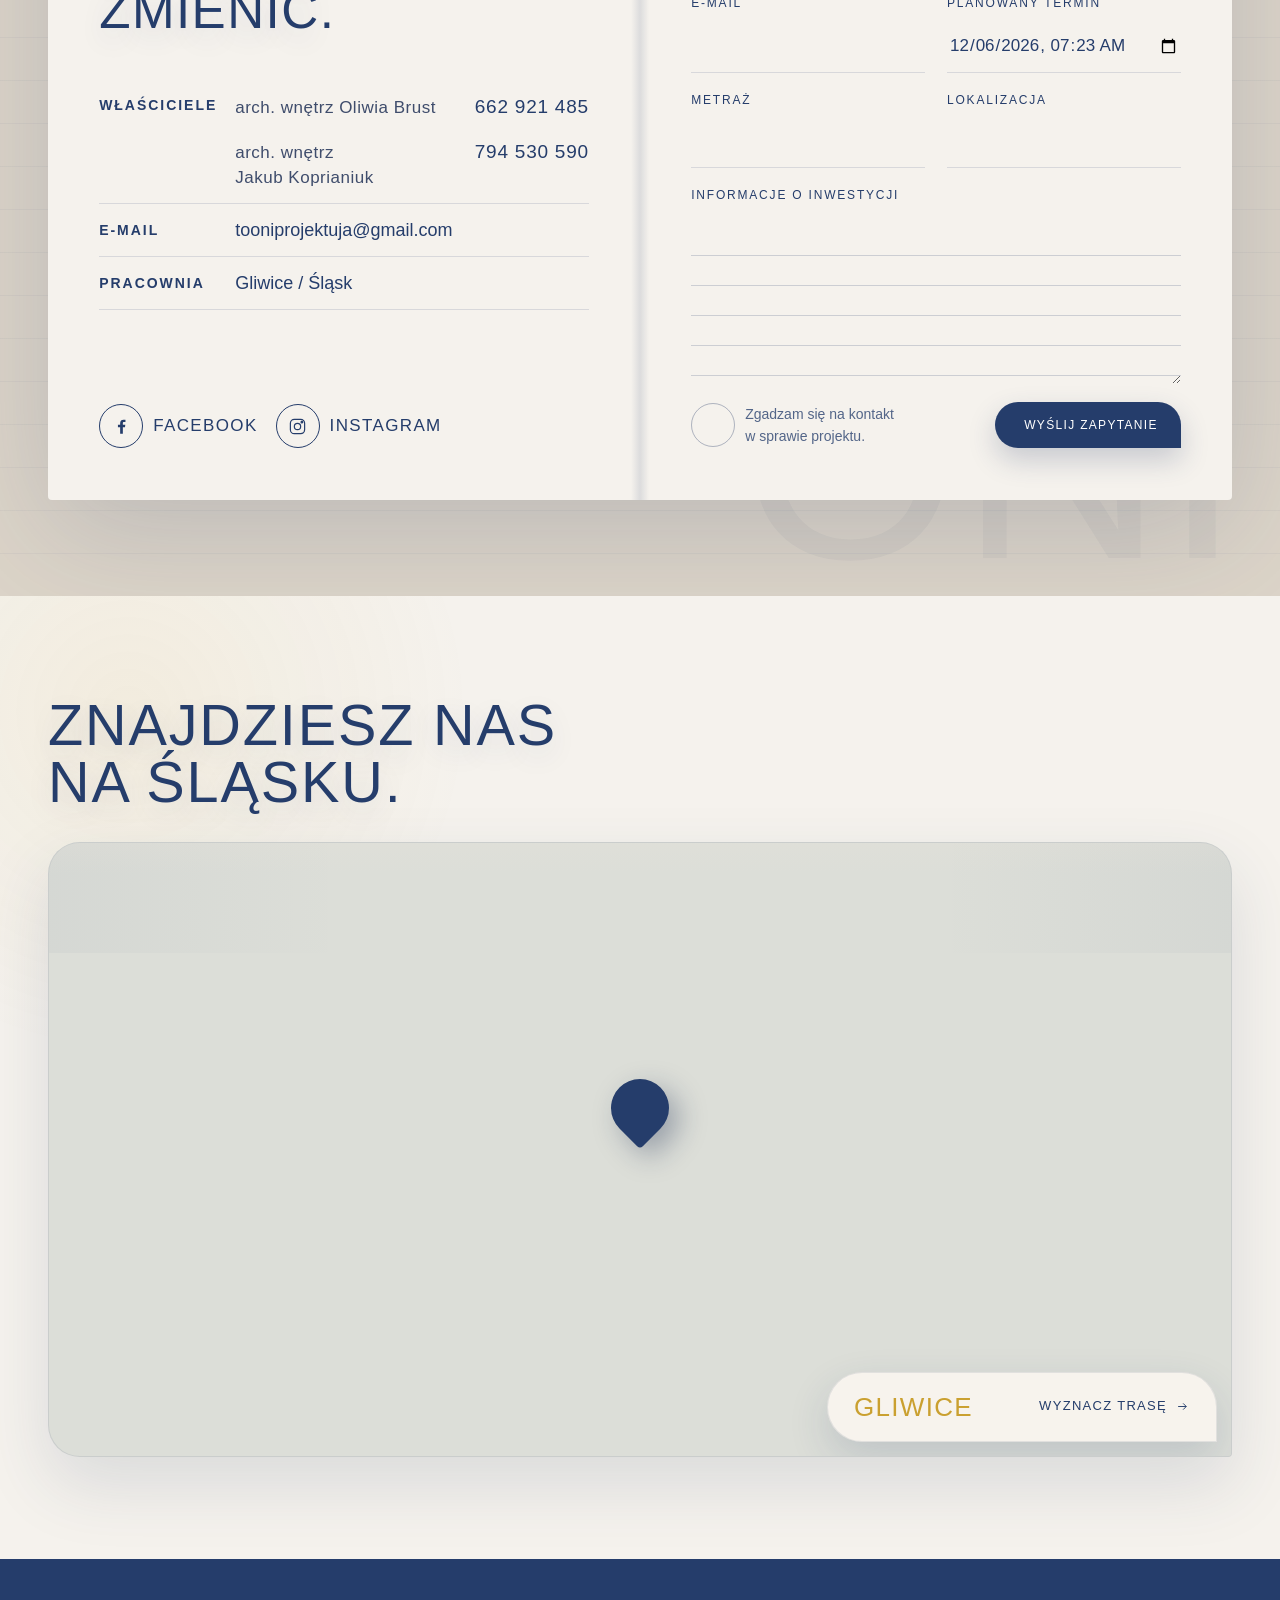
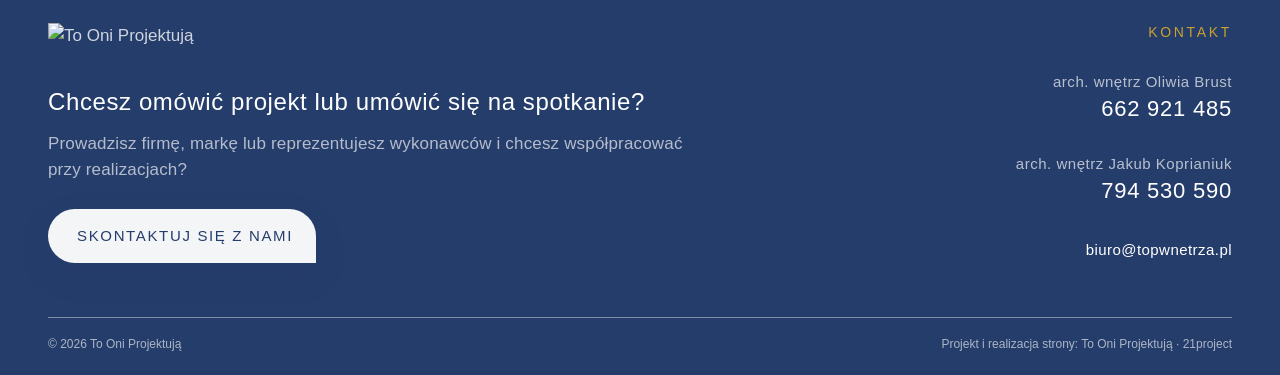
==== commit f4ba1b7c: "Usun strzalki z przyciskow Zobacz projekty i Poznaj oferte" ====
--- a/index.html
+++ b/index.html
@@ -122,10 +122,6 @@
 <div class="hero__actions">
 <a class="drop-button drop-button--light" href="projekty.html">
        Zobacz projekty
-       <svg>
-<use href="#icon-arrow">
-</use>
-</svg>
 </a>
 <a class="drop-button" href="kontakt.html#formularz">
        Skontaktuj się z nami
@@ -149,10 +145,6 @@
 <div class="rich-copy"><div><p>Jesteśmy absolwentami kierunku Architektura Wnętrz na Politechnice Śląskiej. Razem założyliśmy pracownię projektową z siedzibą w Gliwicach.</p><p>Projektujemy wnętrza, które odpowiadają na potrzeby ich użytkowników. Łączymy estetykę z funkcjonalnością i ponadczasowymi rozwiązaniami tworząc przestrzenie, które na długo pozostaną ciekawe. Wierzymy, że każda realizacja powinna być indywidualną odpowiedzią na styl życia, oczekiwania i charakter osób, dla których powstaje. Nie opieramy się na gotowych schematach, każdy projekt to czas poświęcony analizie stylu życia, potrzeb i tego jak poszczególne elementy będą się zmieniać na przestrzeni lat.</p></div><div><p>Na każdym etapie projektu współpracujemy z wykonawcami oraz specjalistami z poszczególnych dziedzin. Dzięki temu dokumentacja jest precyzyjna, a proces realizacji przebiega sprawnie i bez zbędnych komplikacji. Bazujemy na materiałach z którymi mamy styczność, pozyskujemy katalogi, materiały pokazowe i wychodzimy naprzeciw oczekiwaniom umawiając spotkania na których można zobaczyć dotknąć i zestawić ze sobą materiały, które zaistnieją we wnętrzach.</p><p>Realizujemy projekty na terenie całej Polski. Wychodząc naprzeciw potrzebom i oczekiwaniom, możliwa jest współpraca stacjonarna, zdalna lub w formule hybrydowej, zapewniając wysoki poziom zaangażowania i indywidualnego podejścia niezależnie od lokalizacji Inwestycji.</p></div></div>
 <a class="line-link" href="oferta.html">
        Poznaj ofertę
-       <svg>
-<use href="#icon-arrow">
-</use>
-</svg>
 </a>
 </div>
 </div>
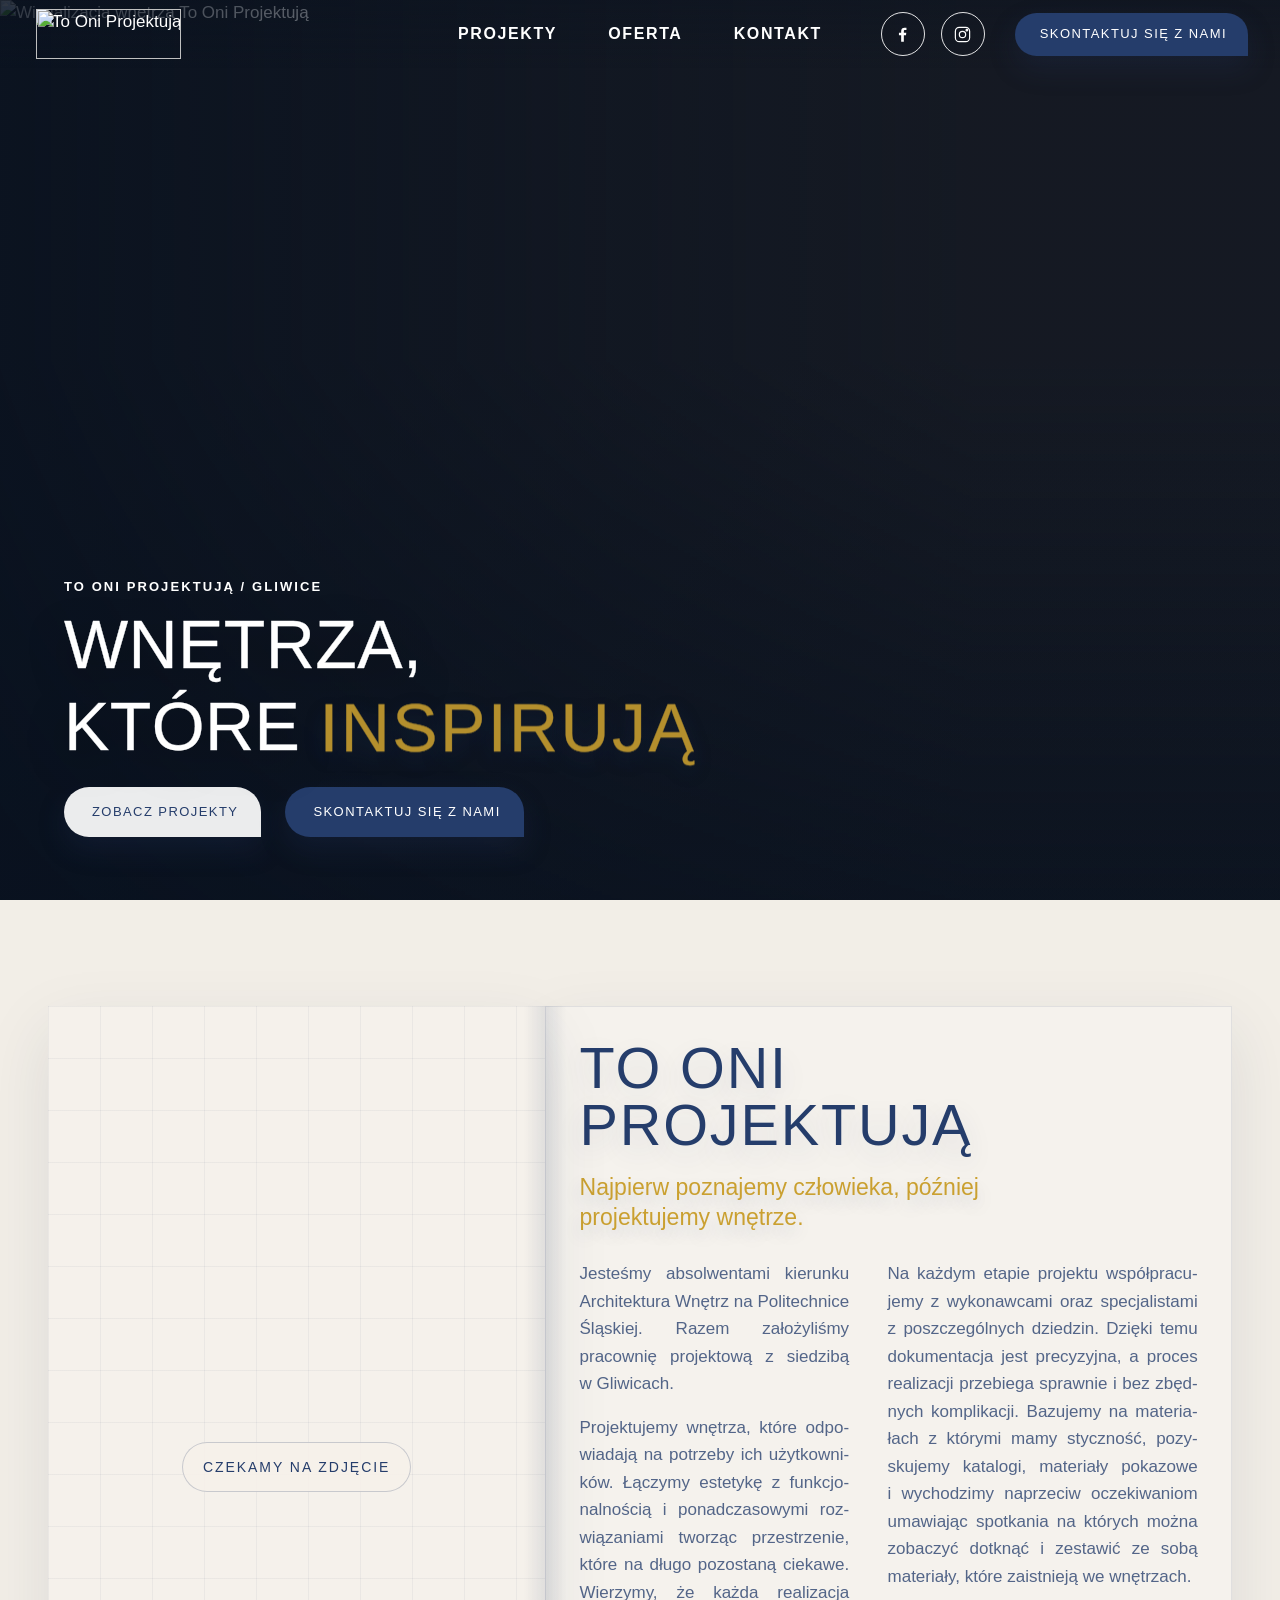
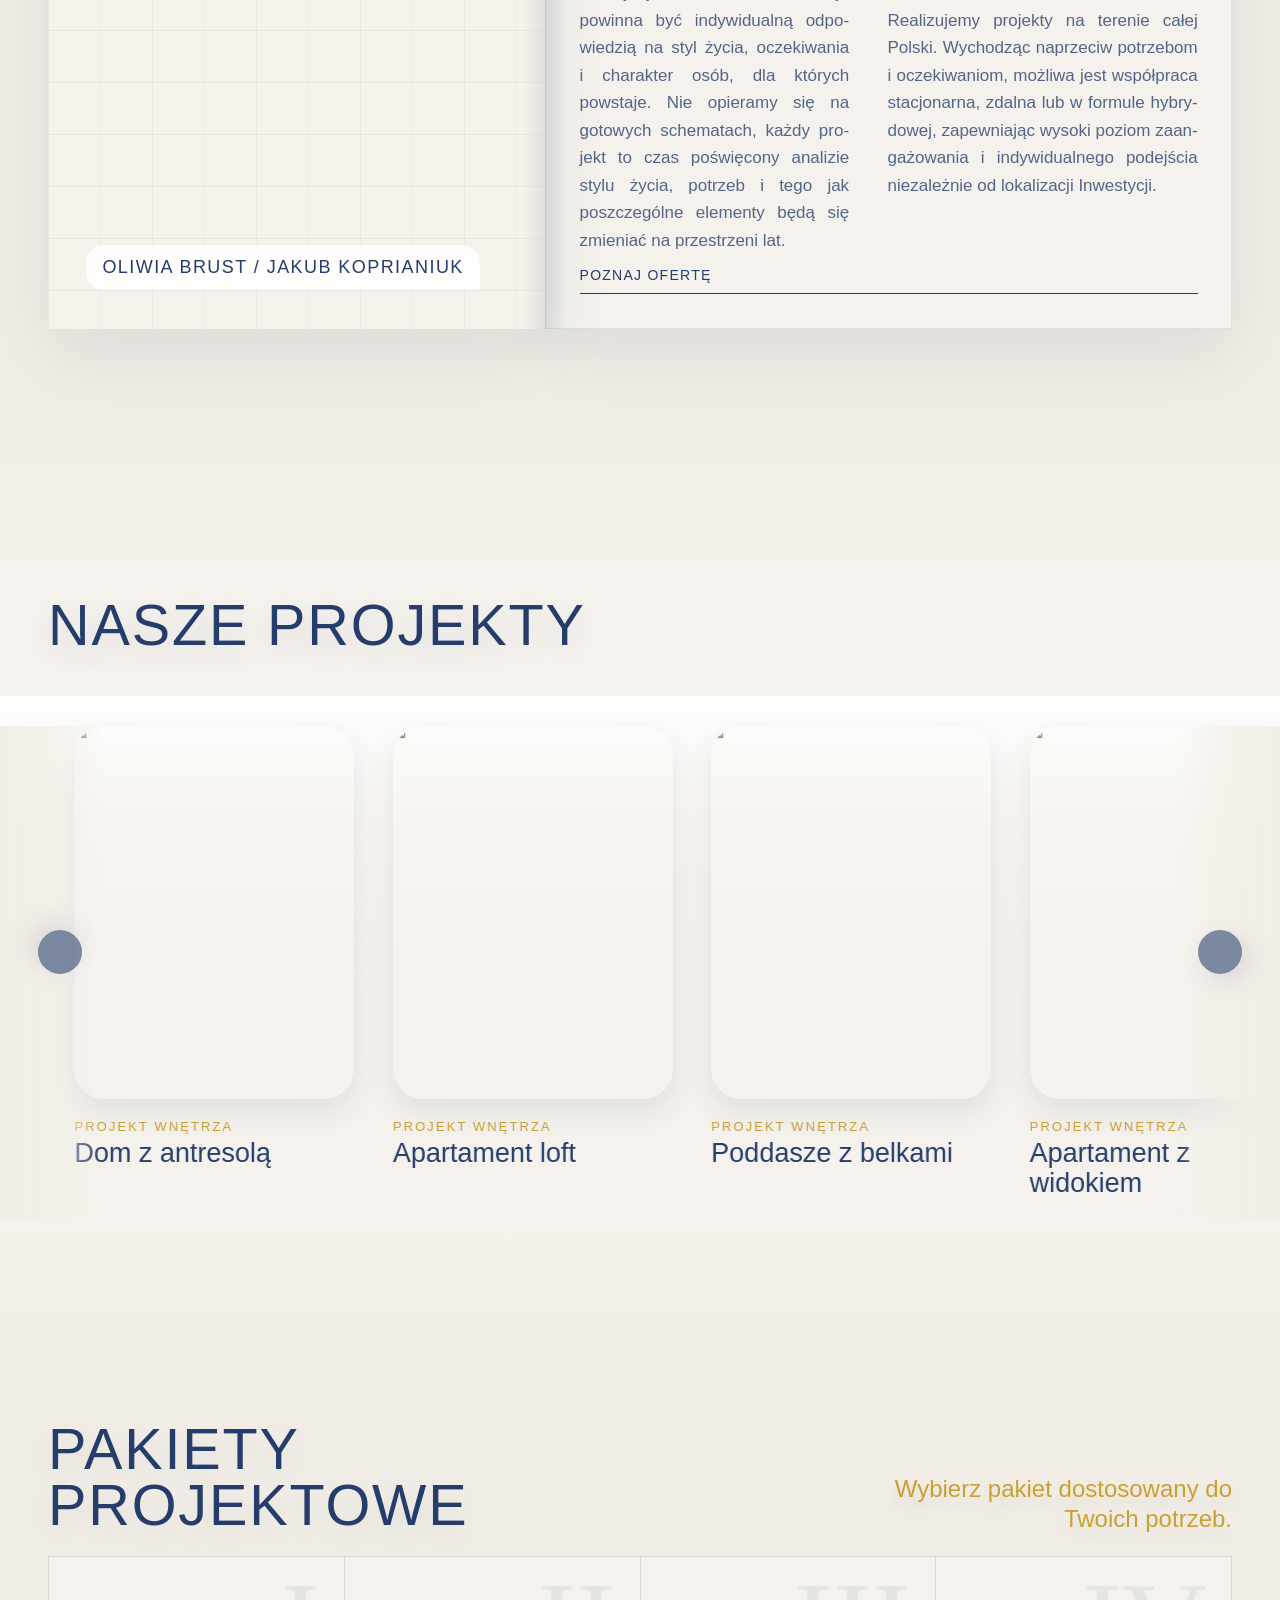
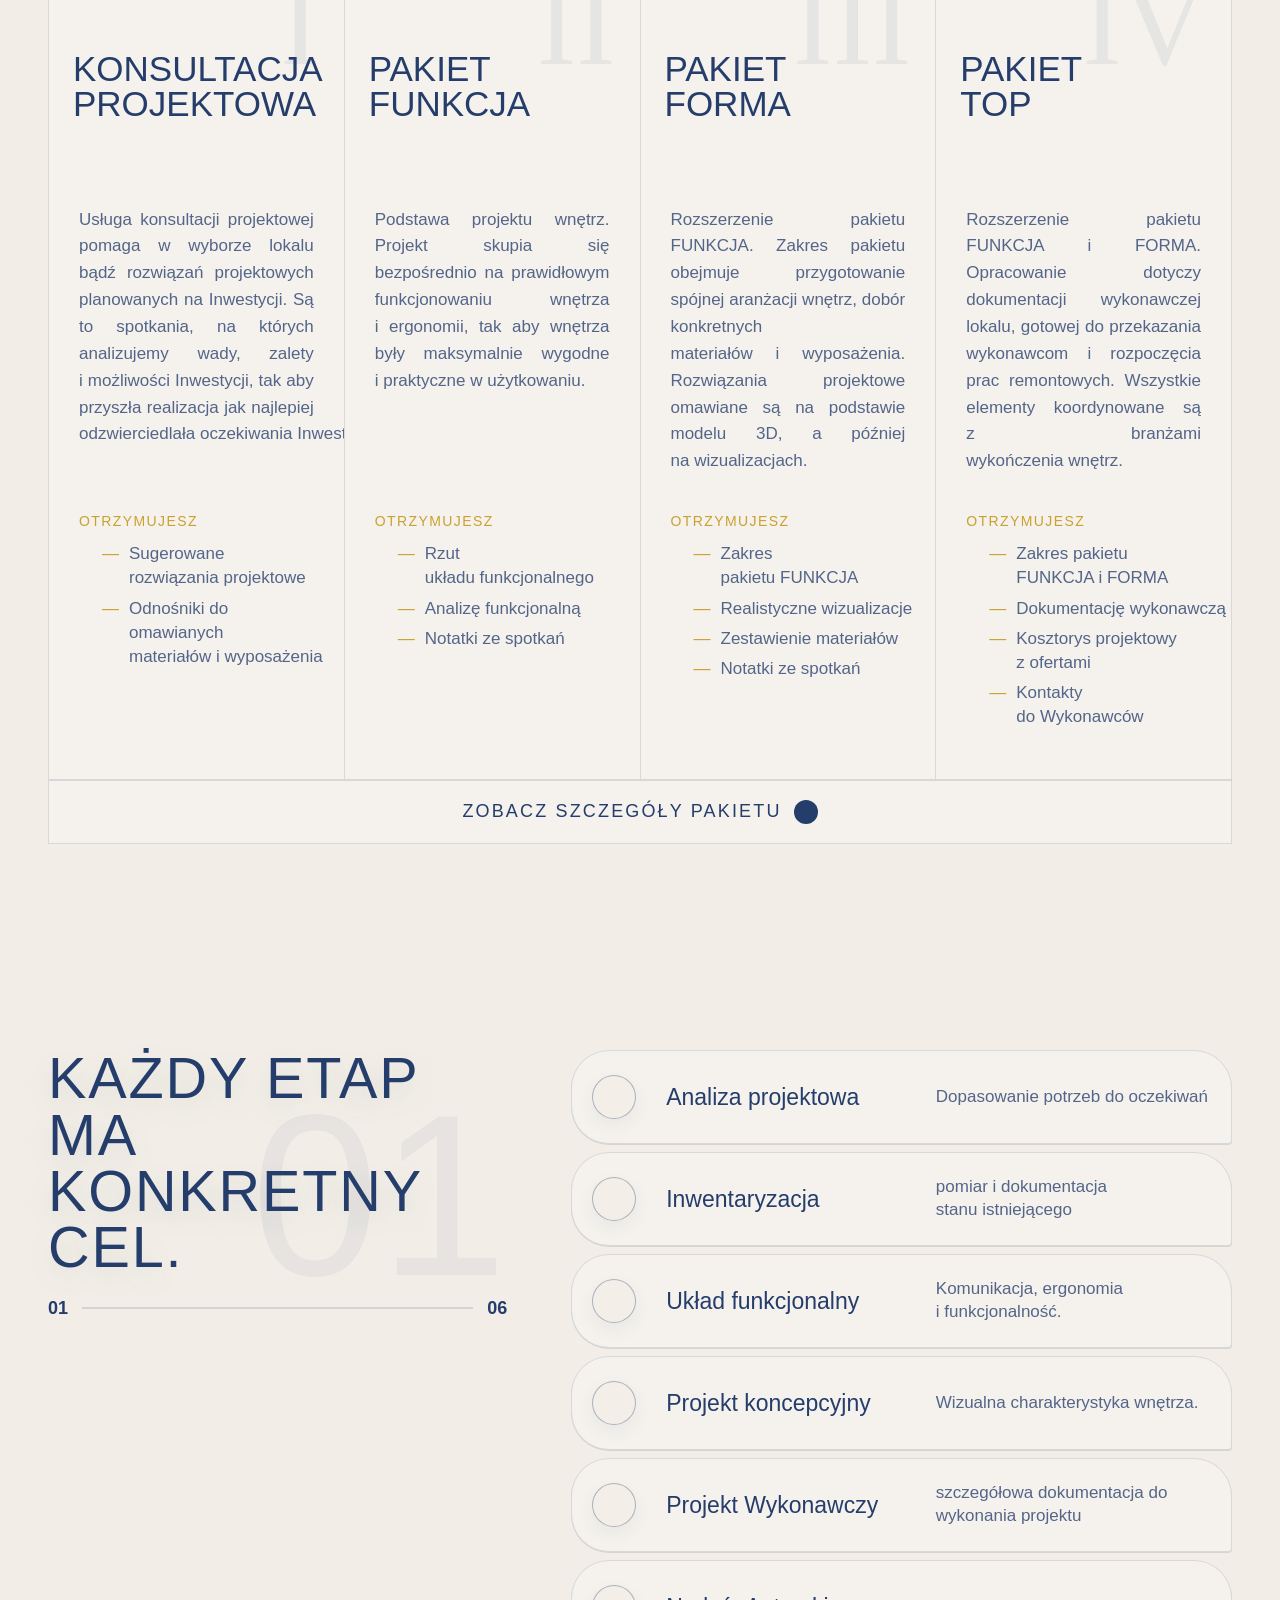
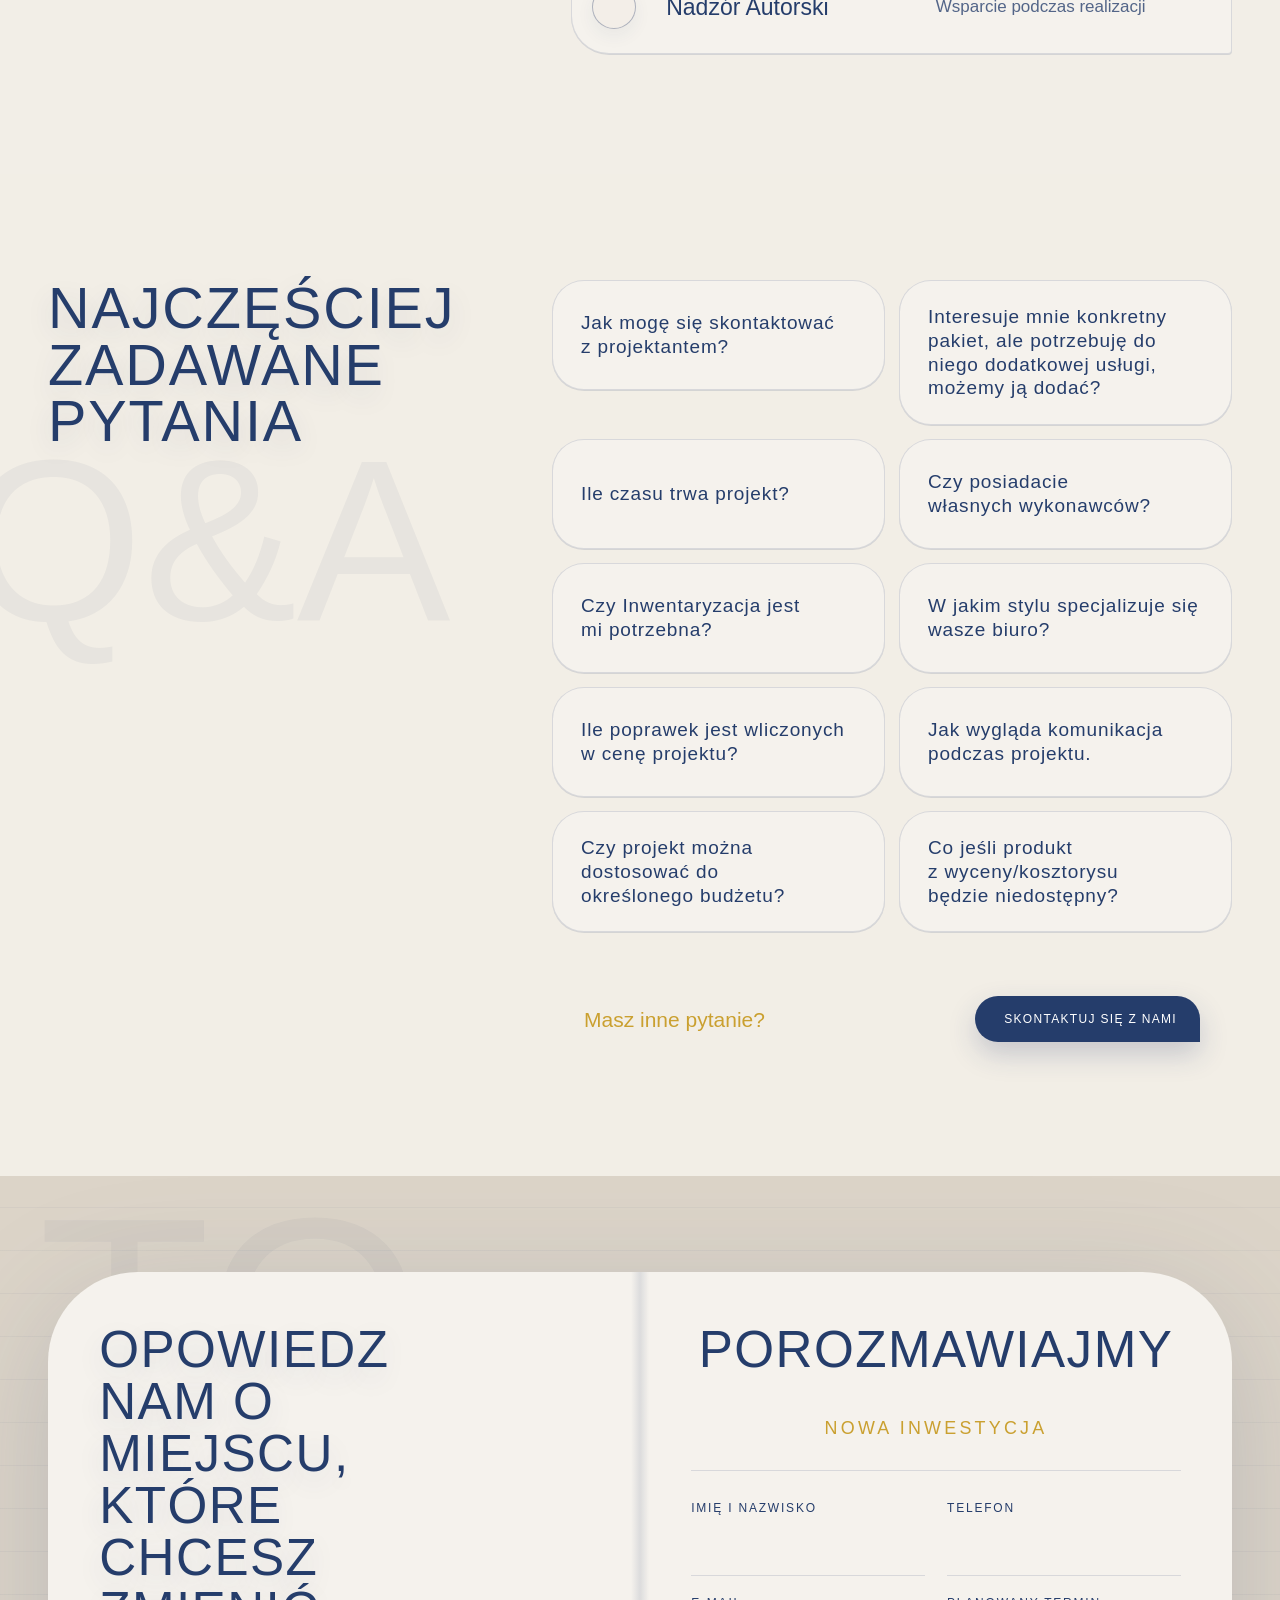
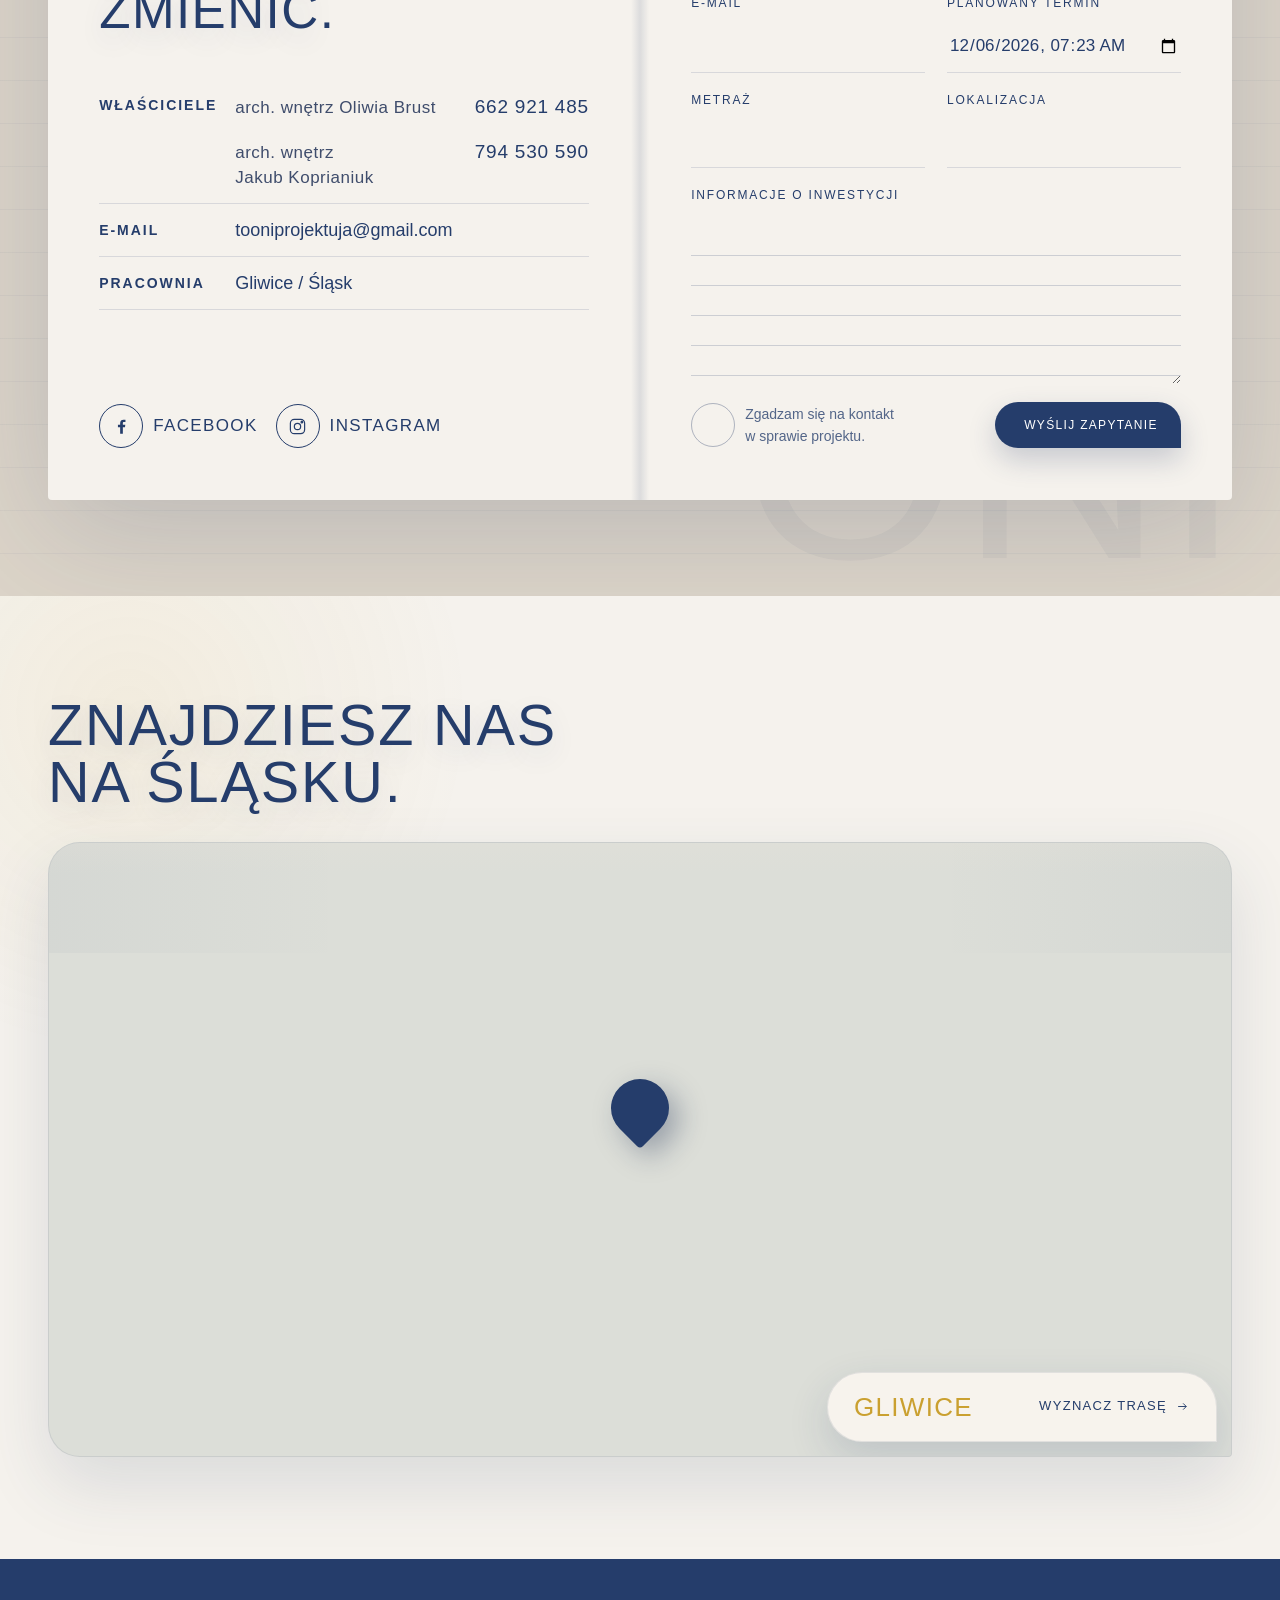
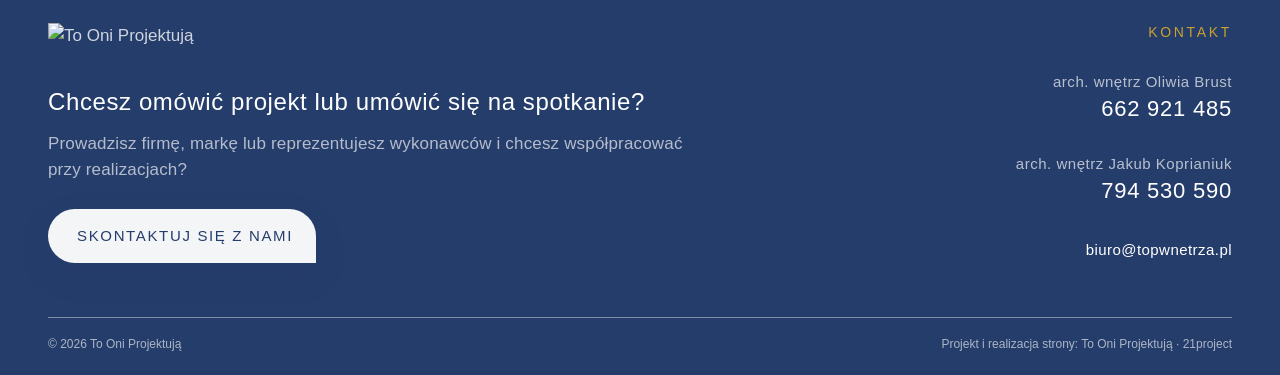
==== commit 0bd52a8f: "Przewijaj do poczatku otwartego etapu procesu" ====
--- a/index.html
+++ b/index.html
@@ -781,7 +781,7 @@
 </div>
 </div>
 <script src="dzielenie-pl.js?v=20260929a"></script>
-<script src="script.js?v=20260930a">
+<script src="script.js?v=20260930b">
 </script>
 </body>
 </html>
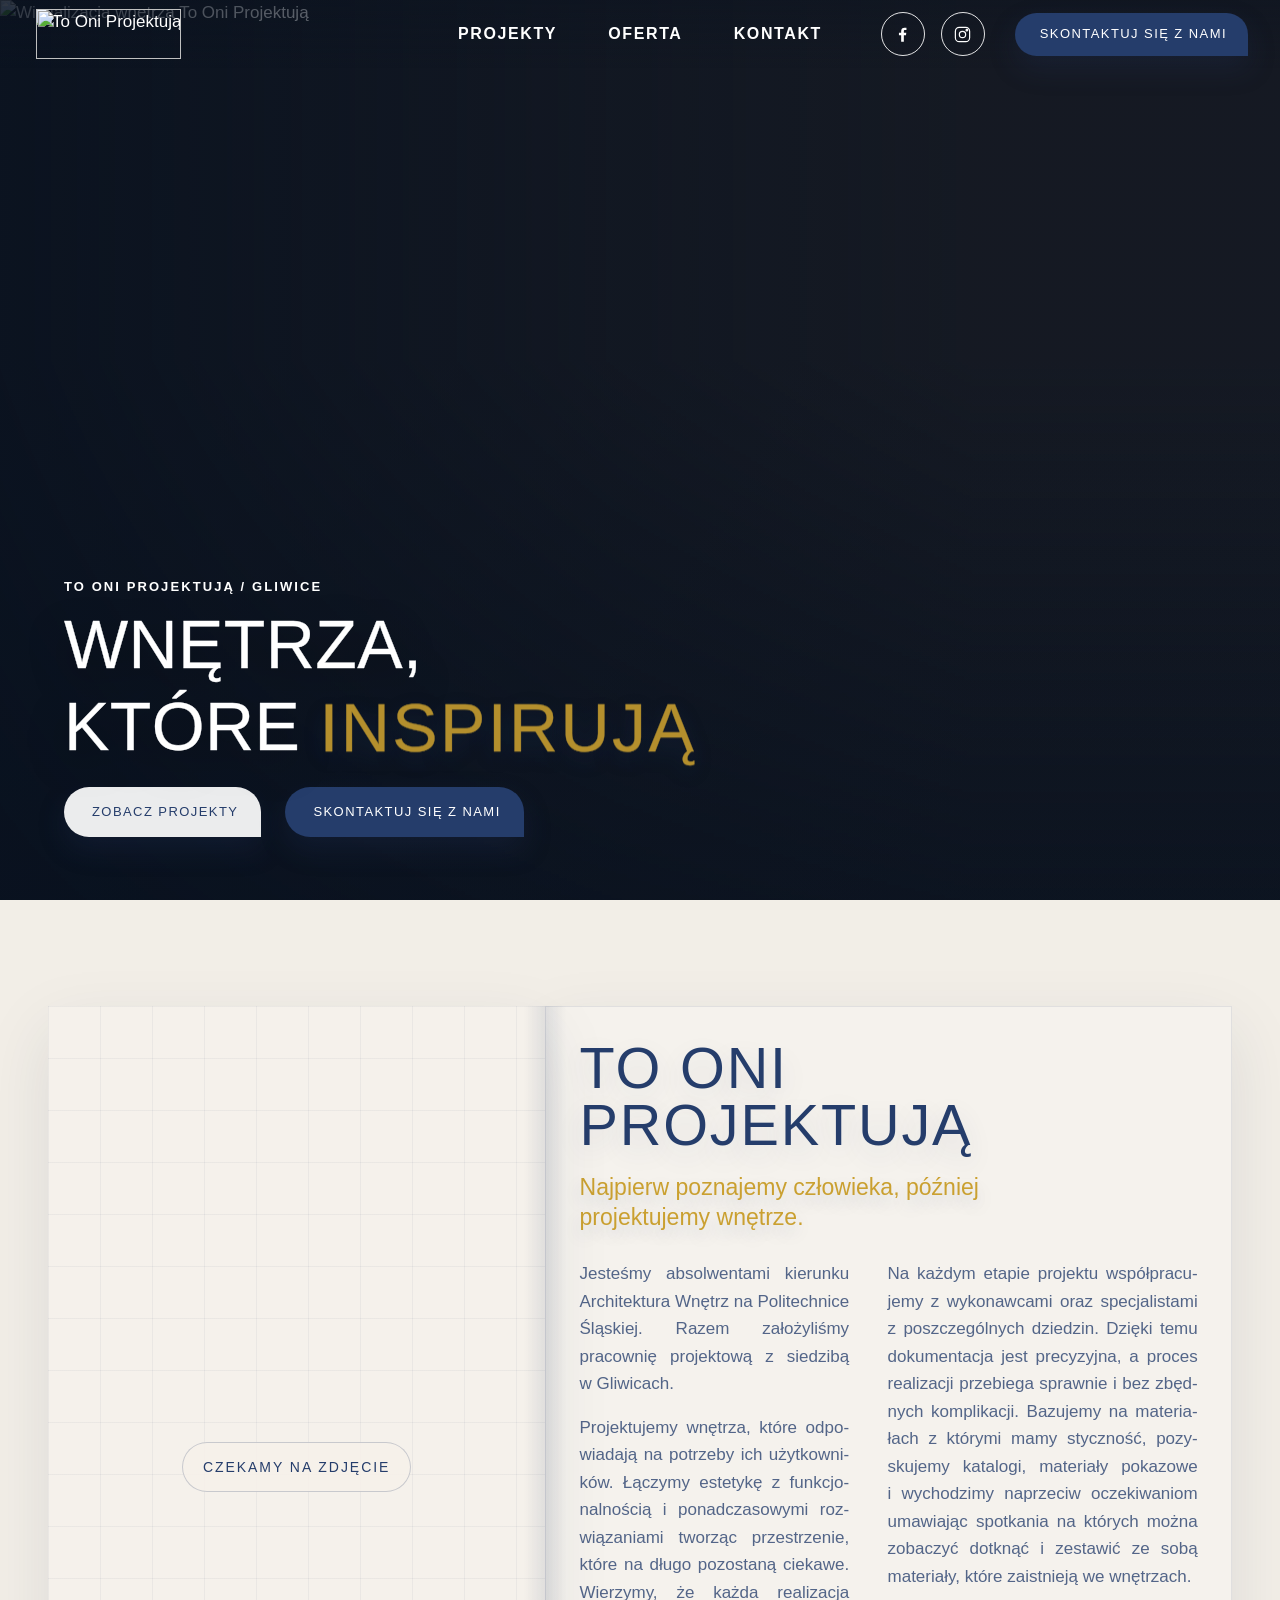
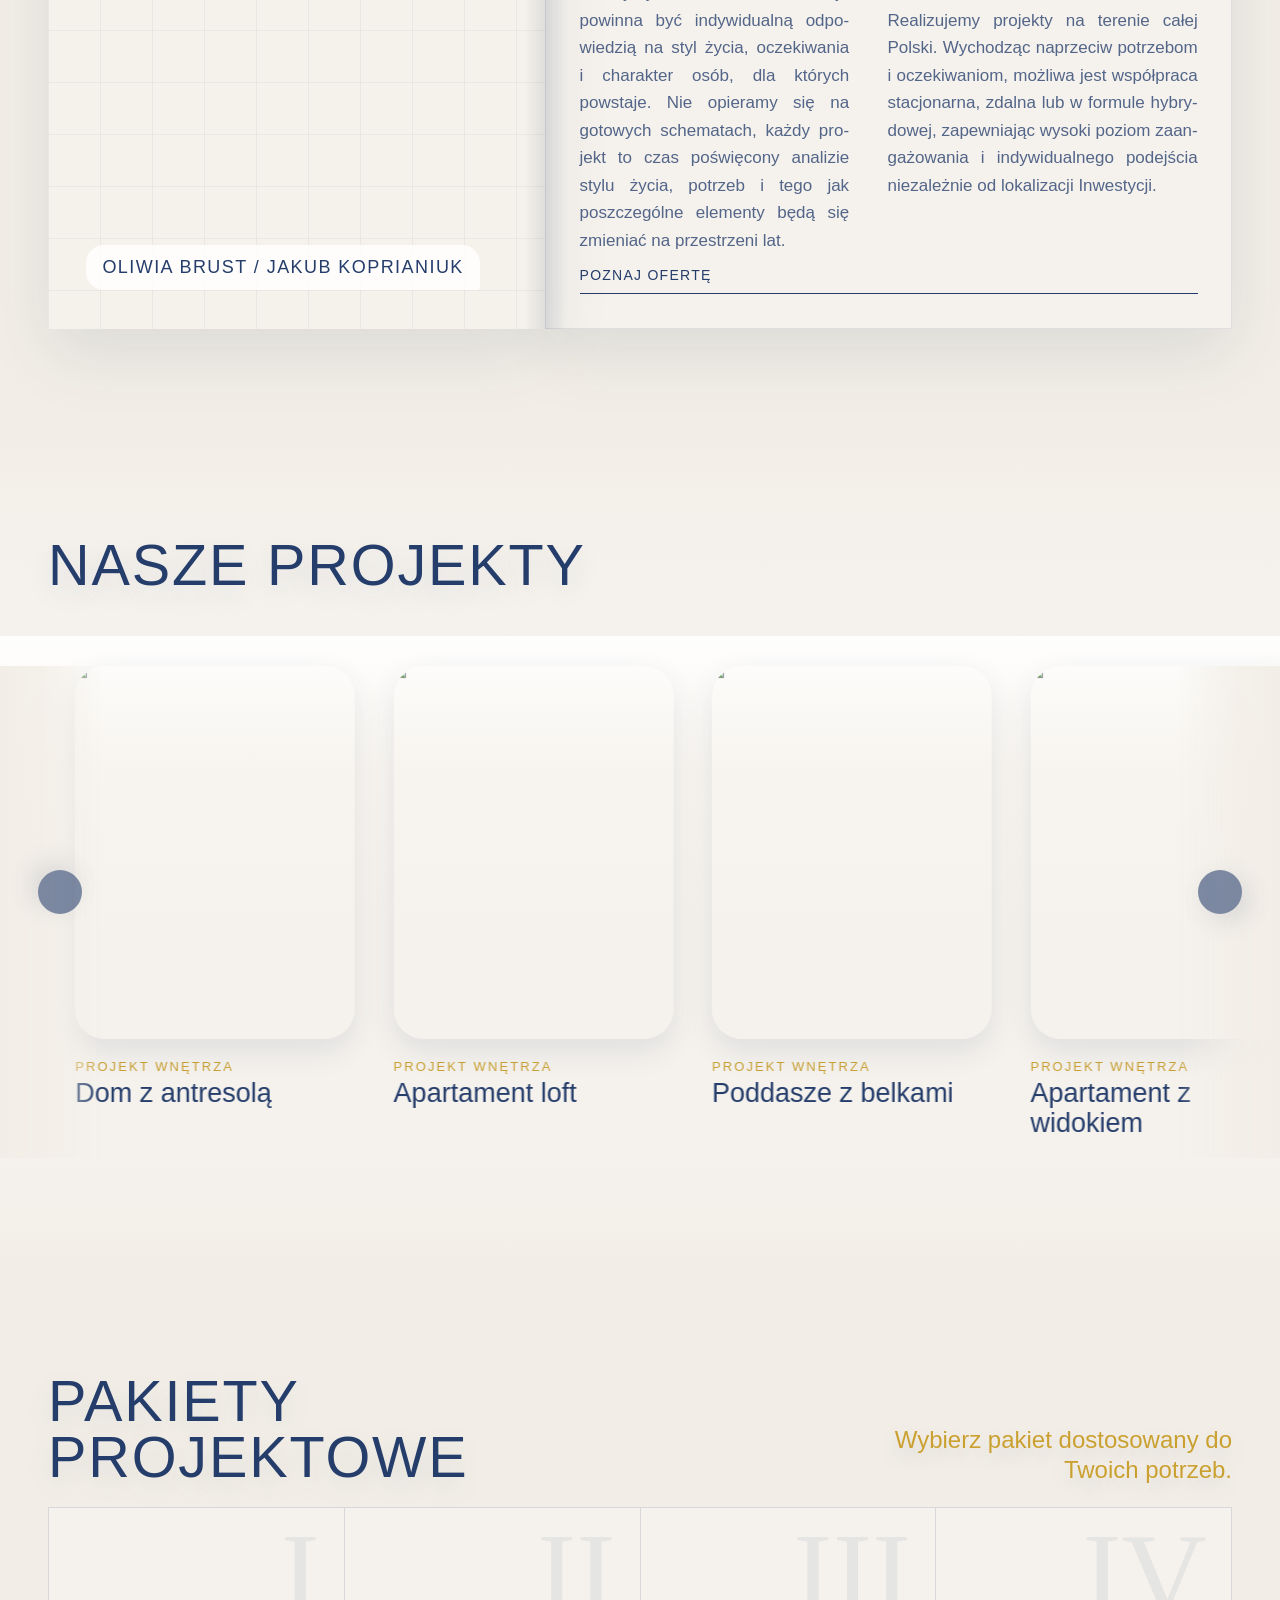
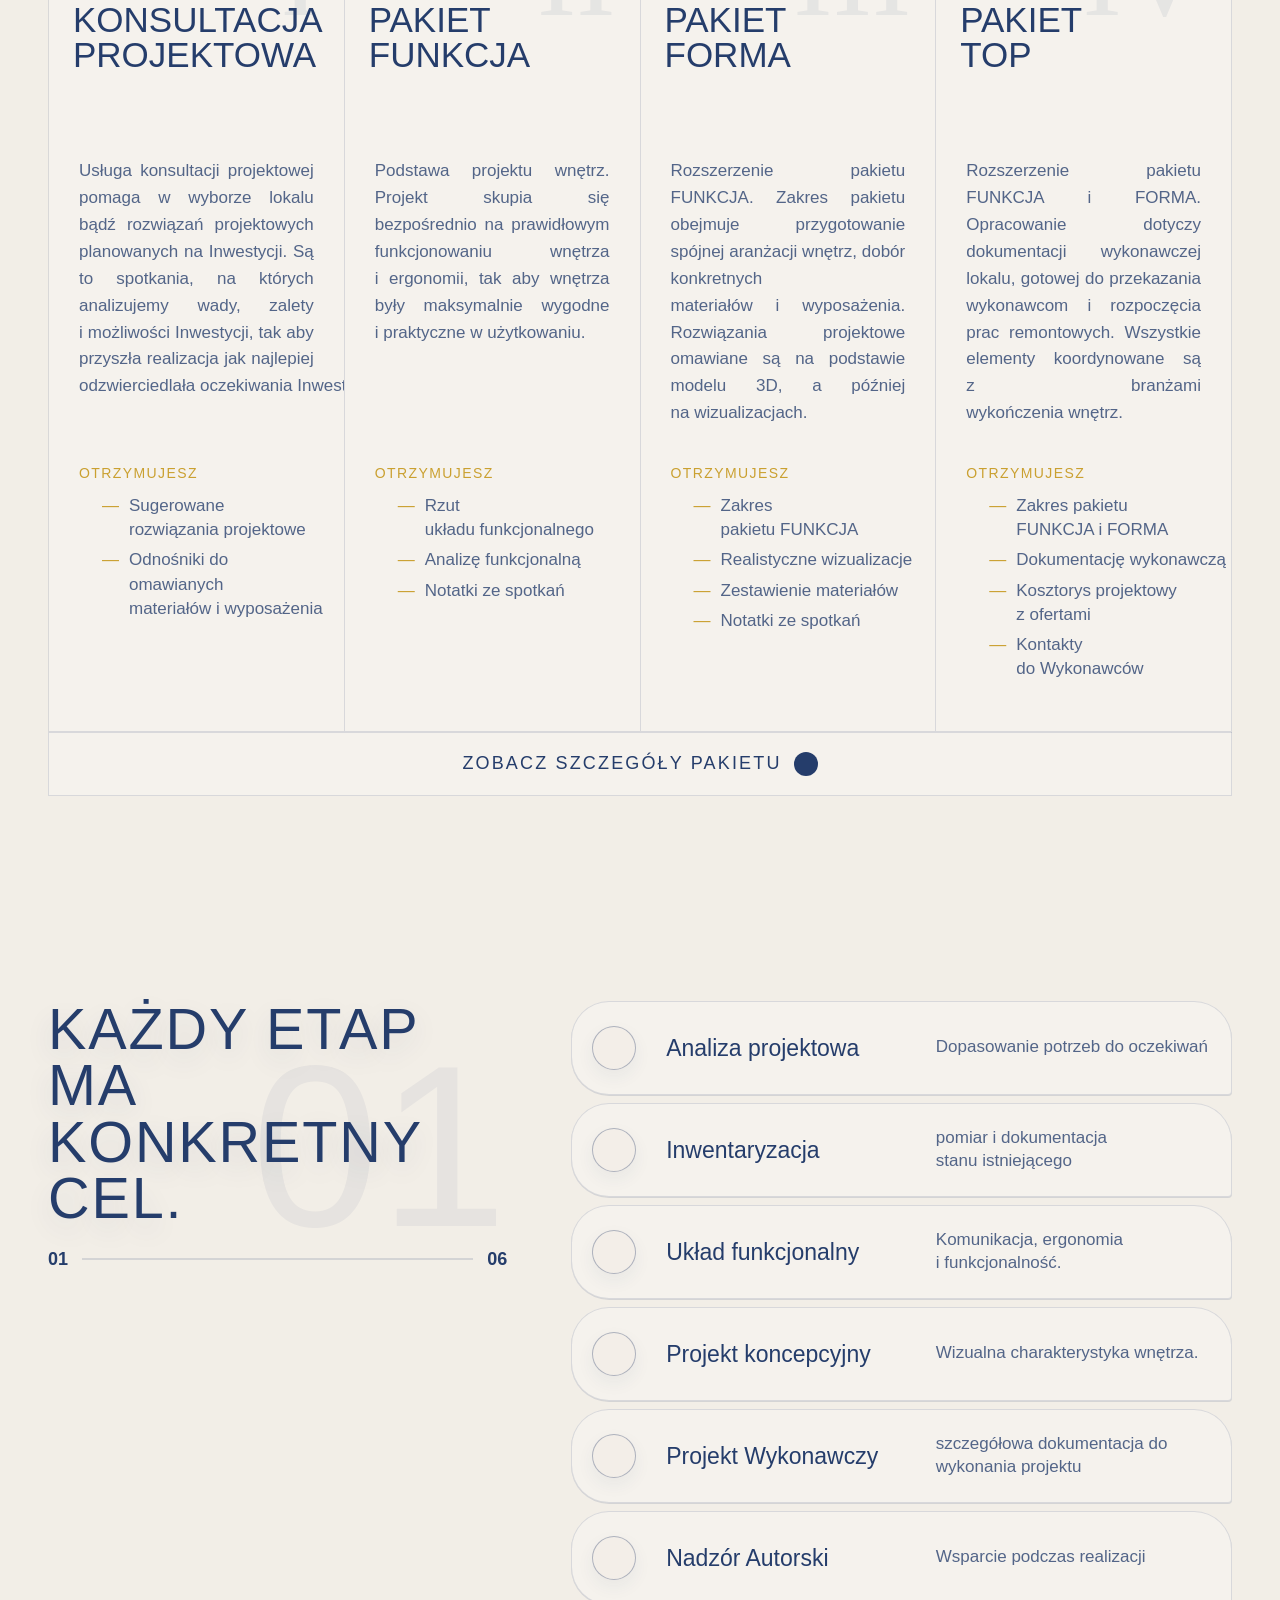
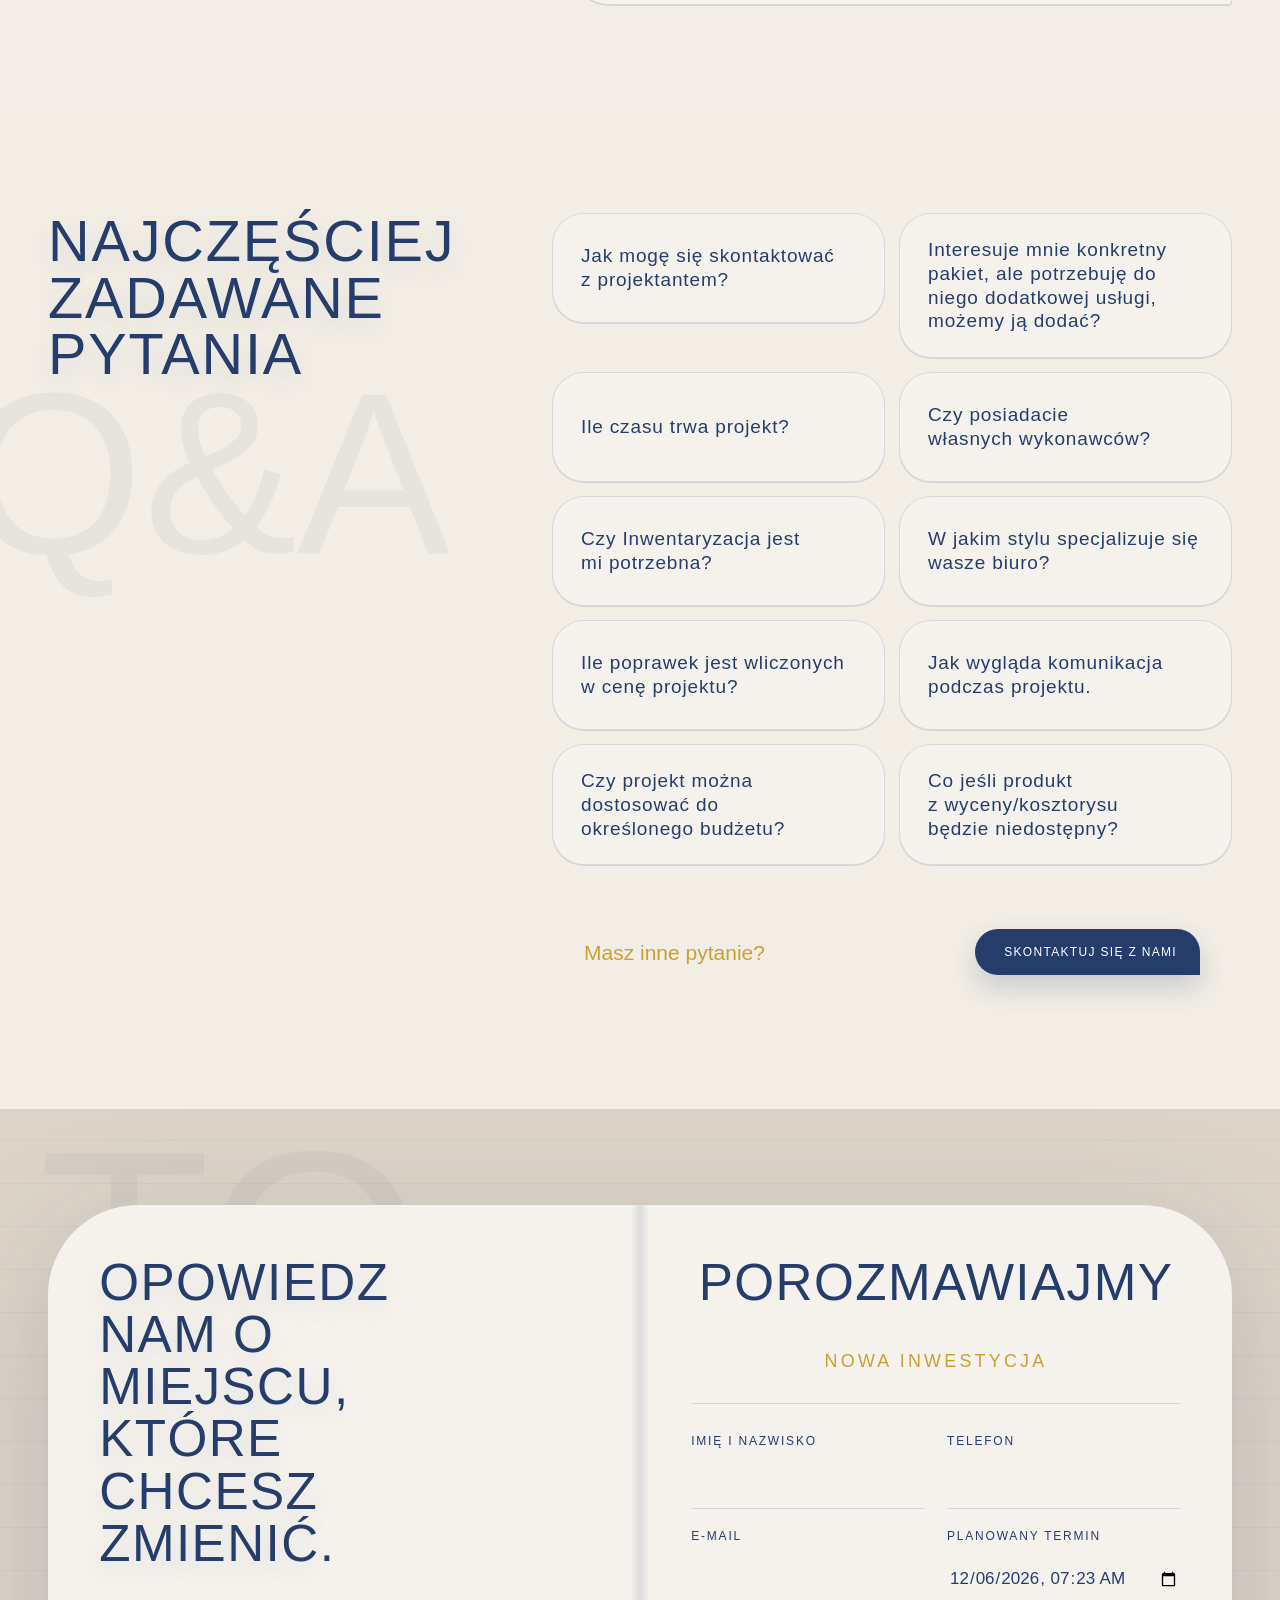
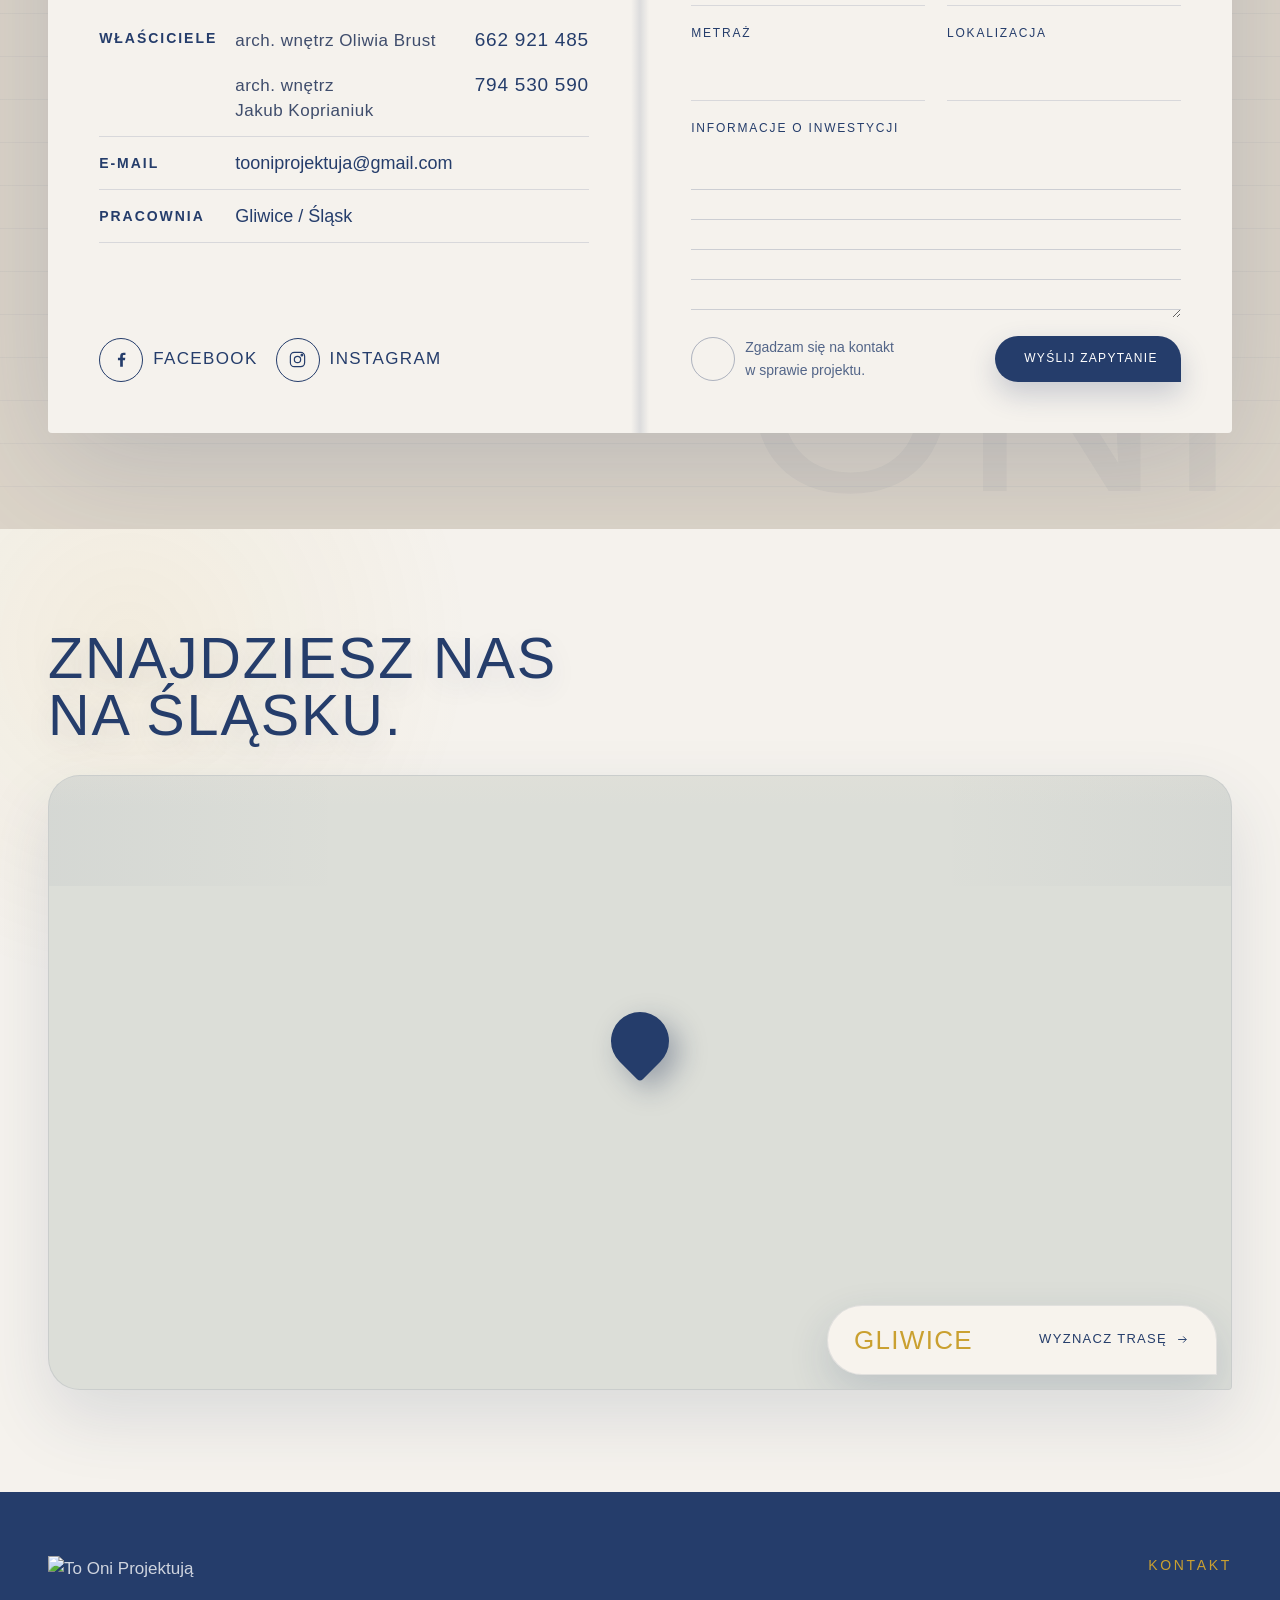
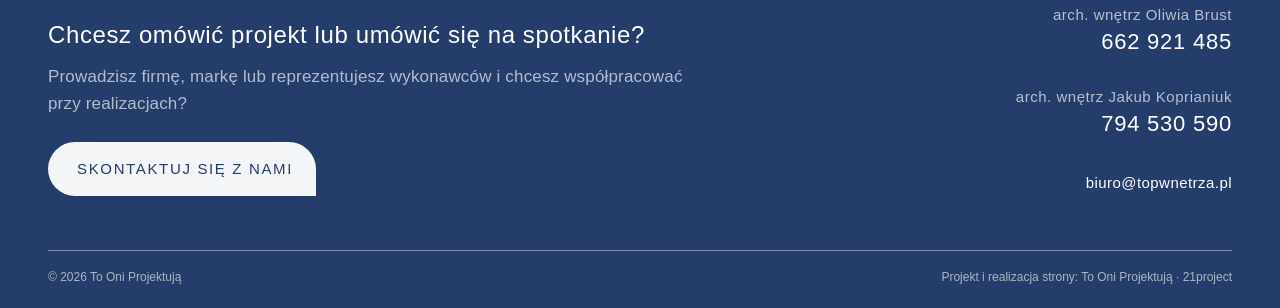
==== commit 8183b1ee: "Stabilize homepage section spacing across viewport heights" ====
--- a/index.html
+++ b/index.html
@@ -18,7 +18,7 @@
 <link href="top-logo-znak.png?v=20260929a" rel="icon" type="image/png"/>
 <link as="font" crossorigin="" href="isocpeur.ttf" rel="preload" type="font/ttf"/>
 <link as="font" crossorigin="" href="gill-sans-mt.ttf" rel="preload" type="font/ttf"/>
-<link href="style.css?v=20260930a" rel="stylesheet"/>
+<link href="style.css?v=20260930c" rel="stylesheet"/>
 <script type="application/ld+json">
    {"@context":"https://schema.org","@type":"InteriorDesigner","name":"To Oni Projektują","url":"https://jakubskrzypiec.github.io/tooniprojektujaa/","image":"https://jakubskrzypiec.github.io/tooniprojektujaa/hero-generated.jpg","telephone":"+48 794 530 590","email":"tooniprojektuja@gmail.com","address":{"@type":"PostalAddress","addressLocality":"Gliwice","addressCountry":"PL"},"areaServed":"Polska","sameAs":["https://www.instagram.com/to_oni_projektuja/","https://www.facebook.com/61583774015406/"]}
   </script>
--- a/style.css
+++ b/style.css
@@ -9427,3 +9427,15 @@
   overflow-wrap: normal !important;
   word-break: normal !important;
 }
+
+/* Strona główna: odstępy wynikają z treści, nie z wysokości monitora.
+   Hero oraz zatwierdzone O nas, FAQ i kontakt zachowują swój układ. */
+@media (min-width: 1181px) {
+  .home .projects.section,
+  .home .packages.section,
+  .home .process.section {
+    min-height: 0;
+    display: block;
+    padding-block: clamp(84px, 8vw, 132px);
+  }
+}
